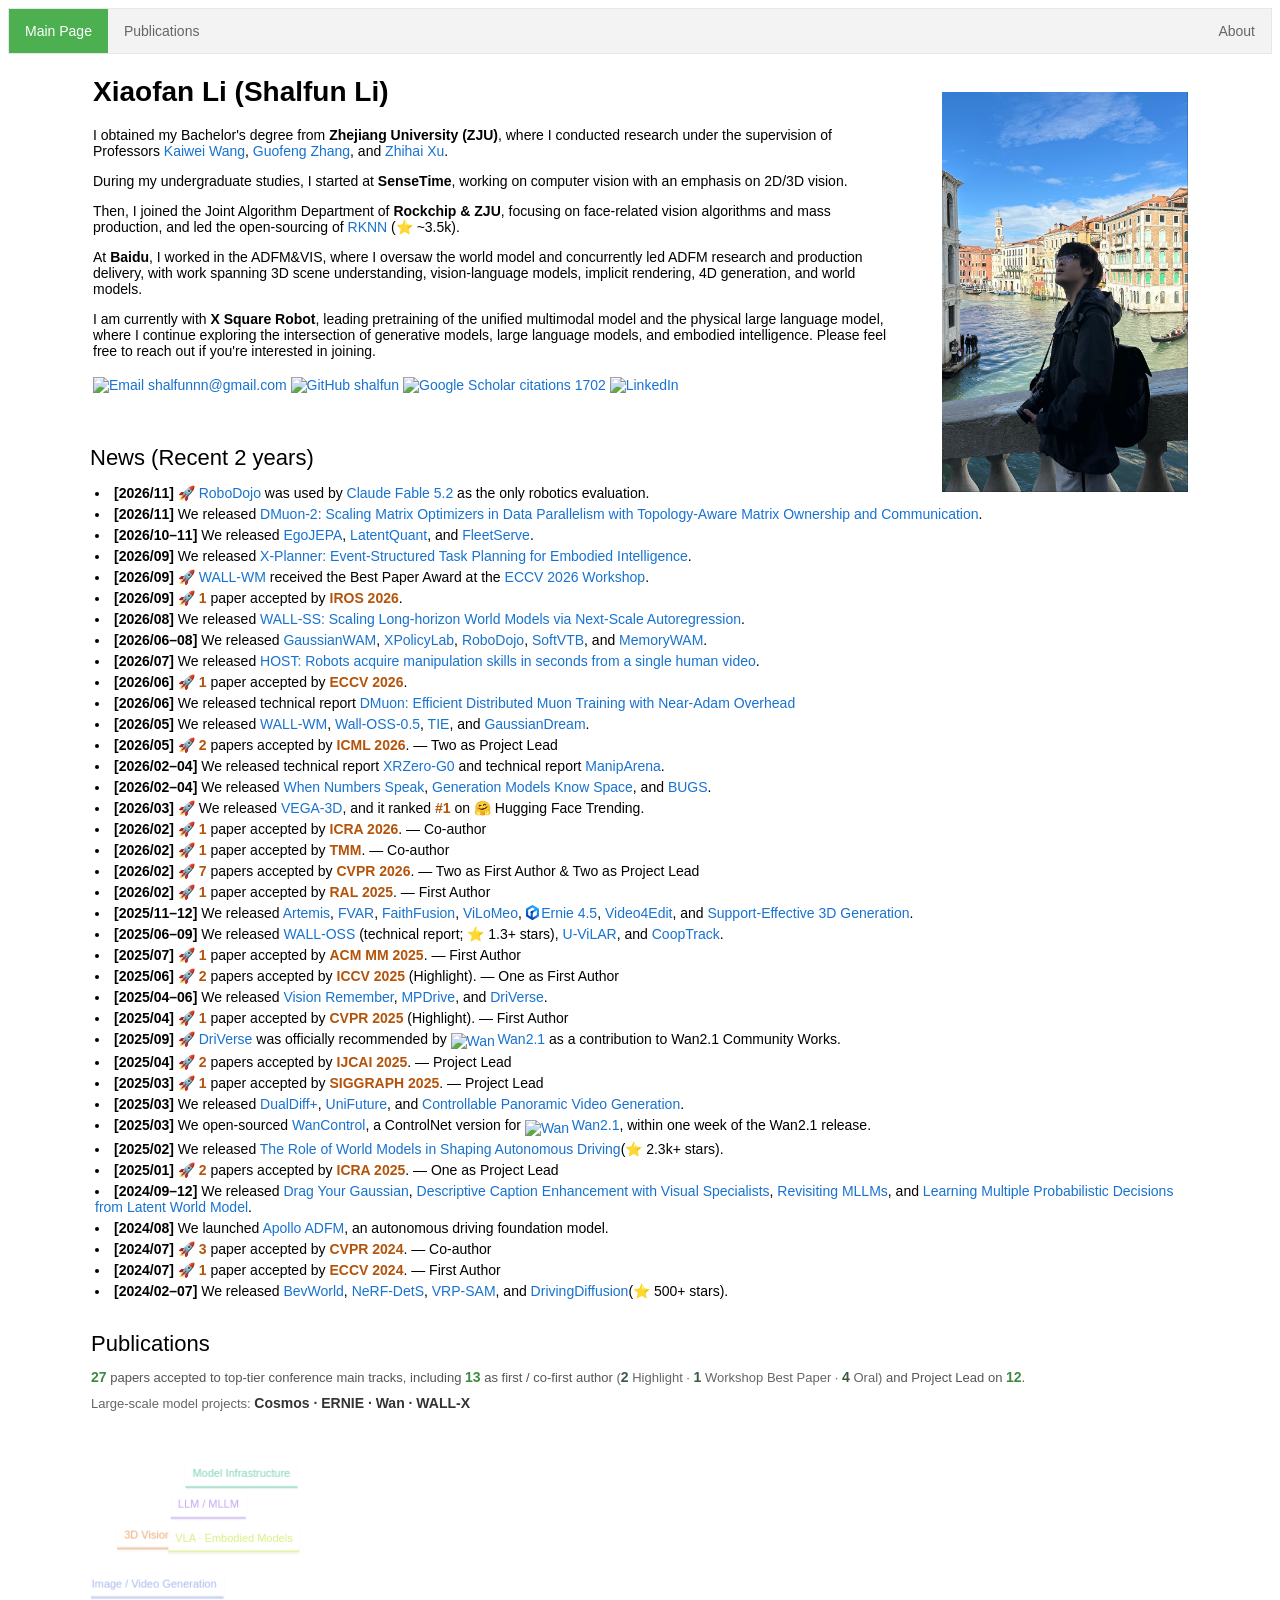
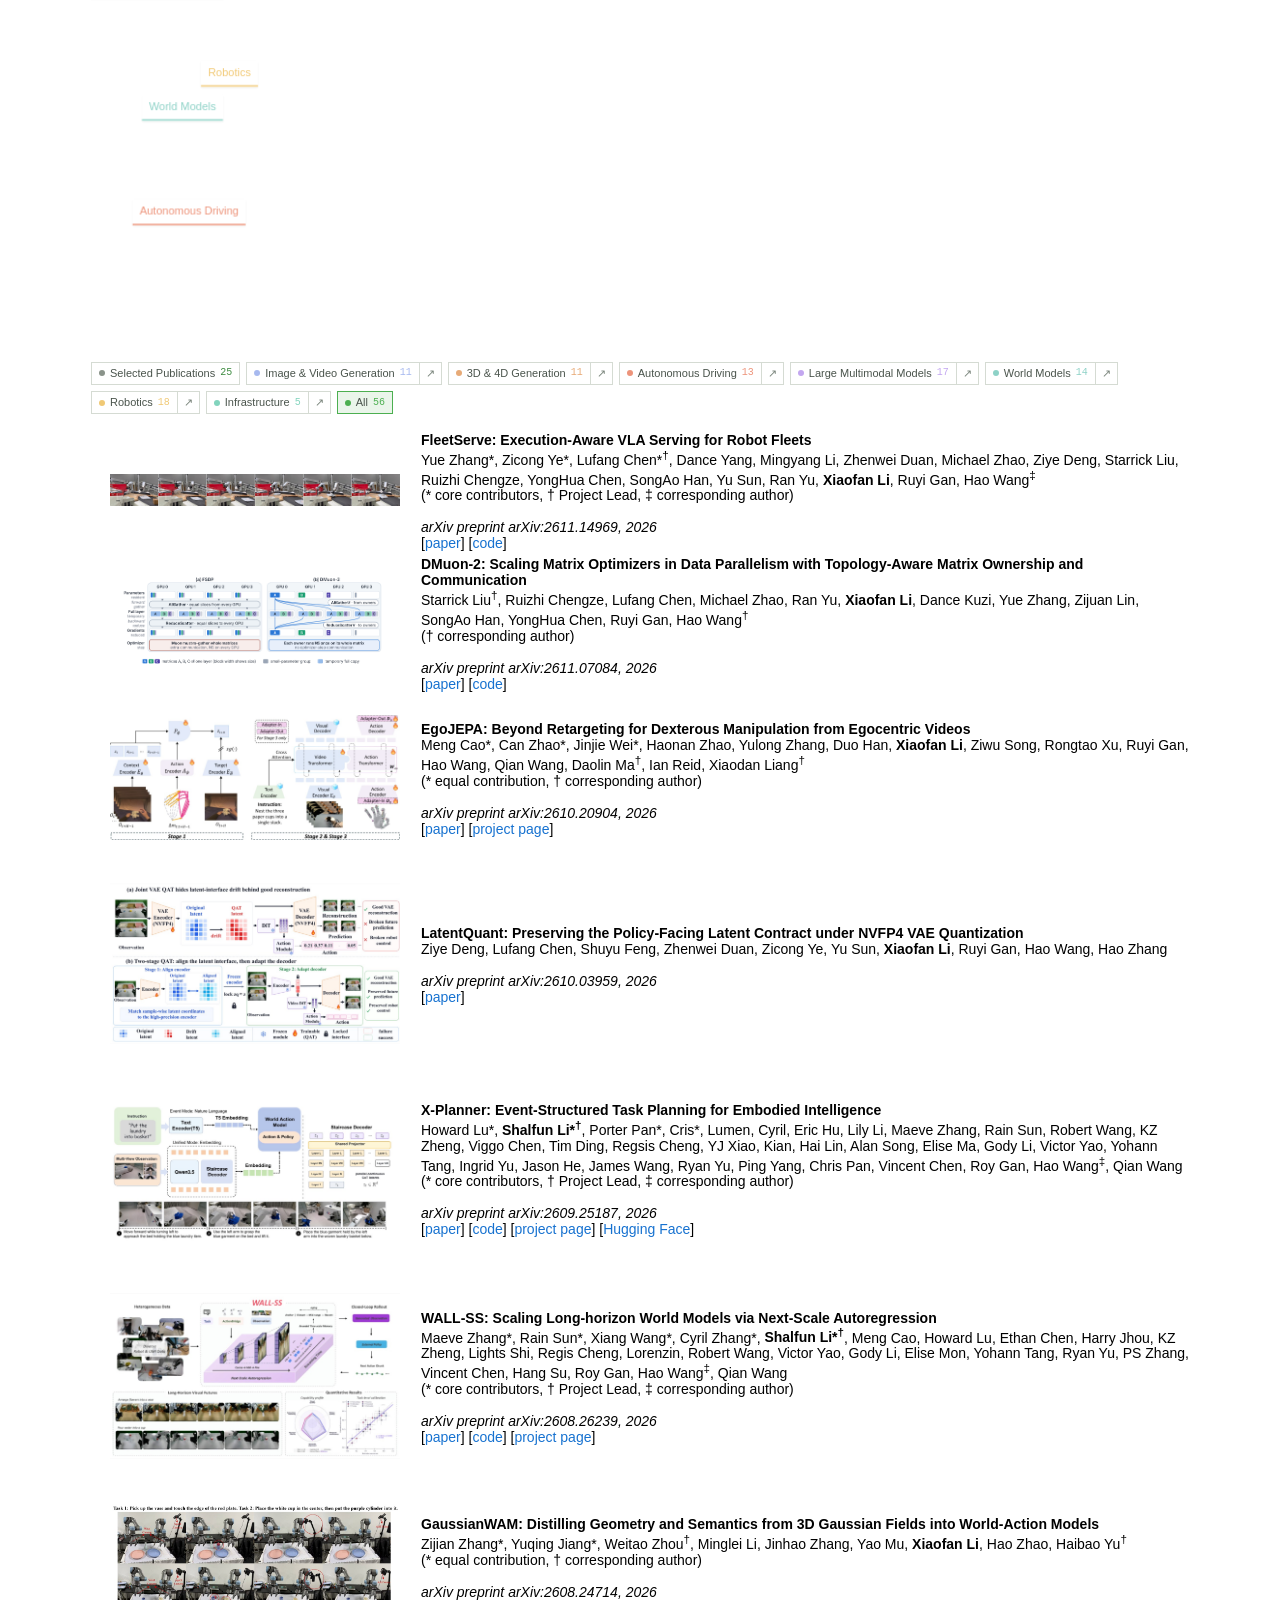
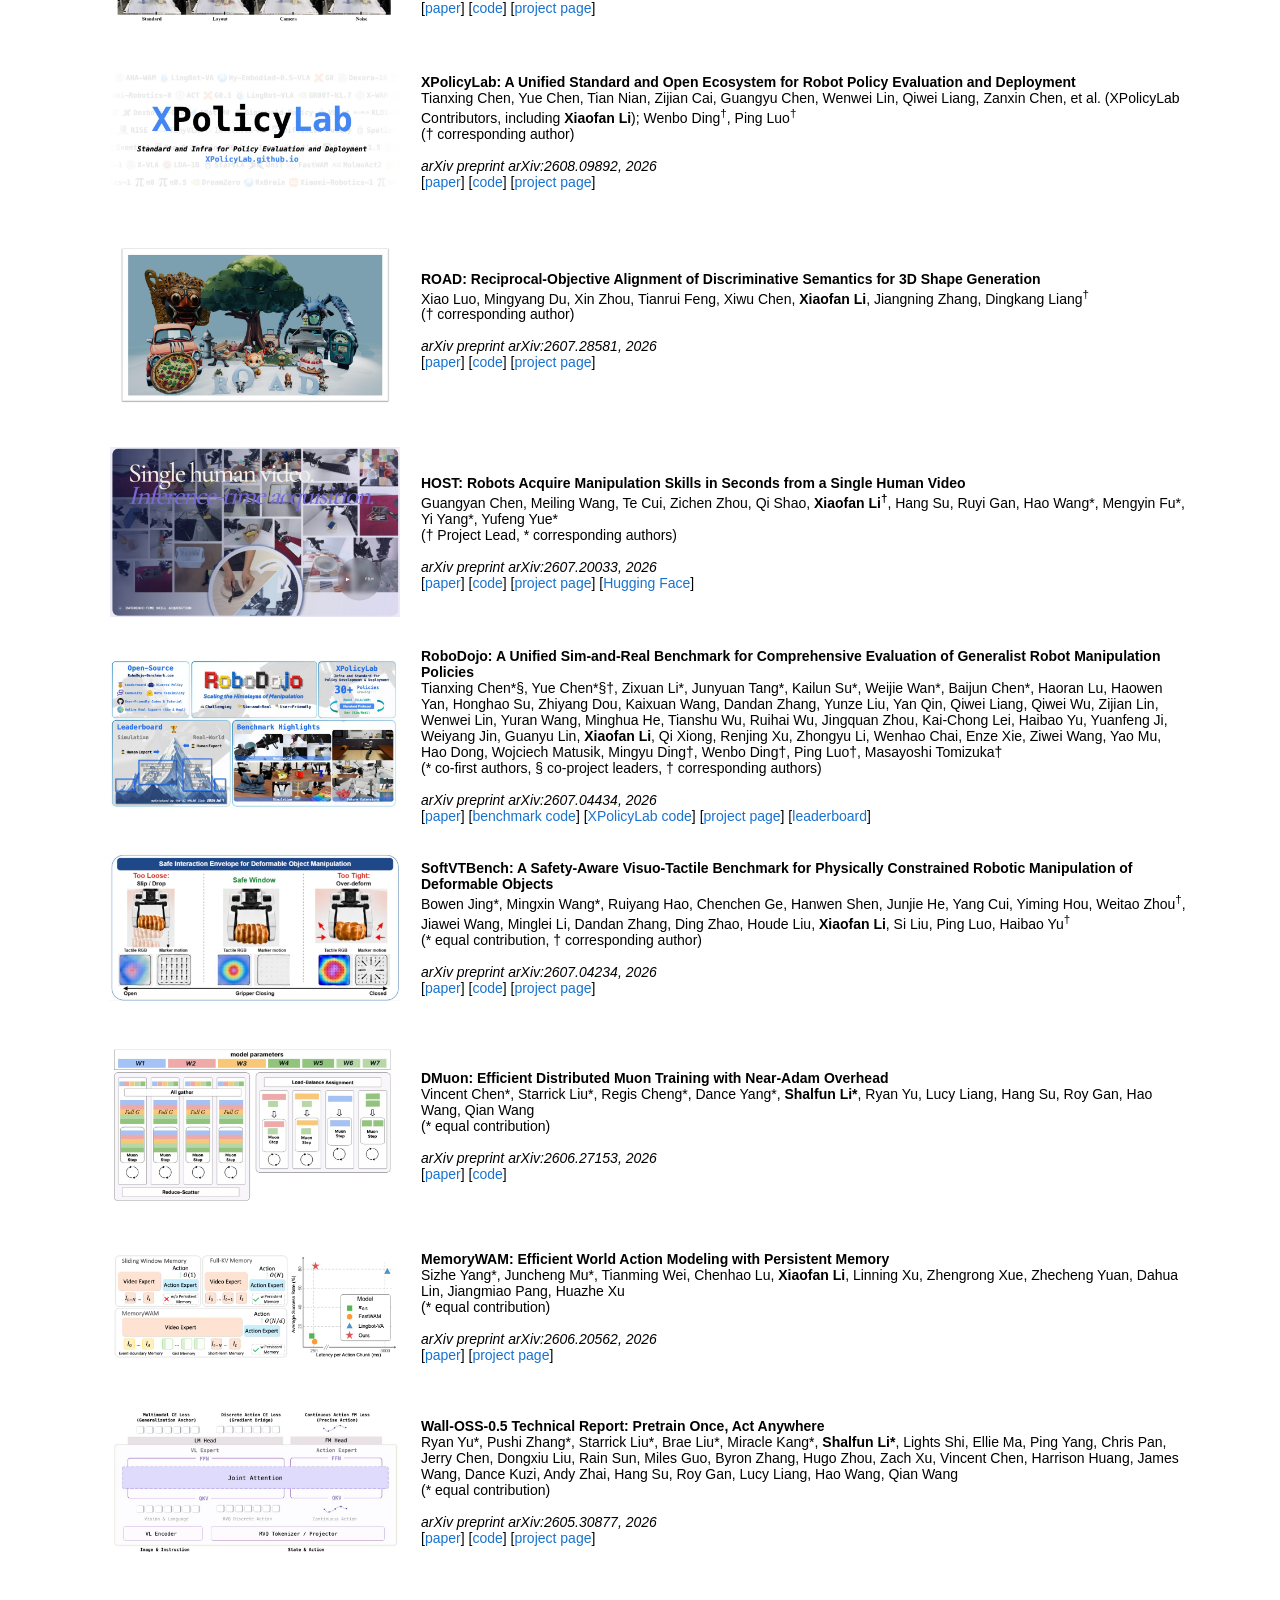
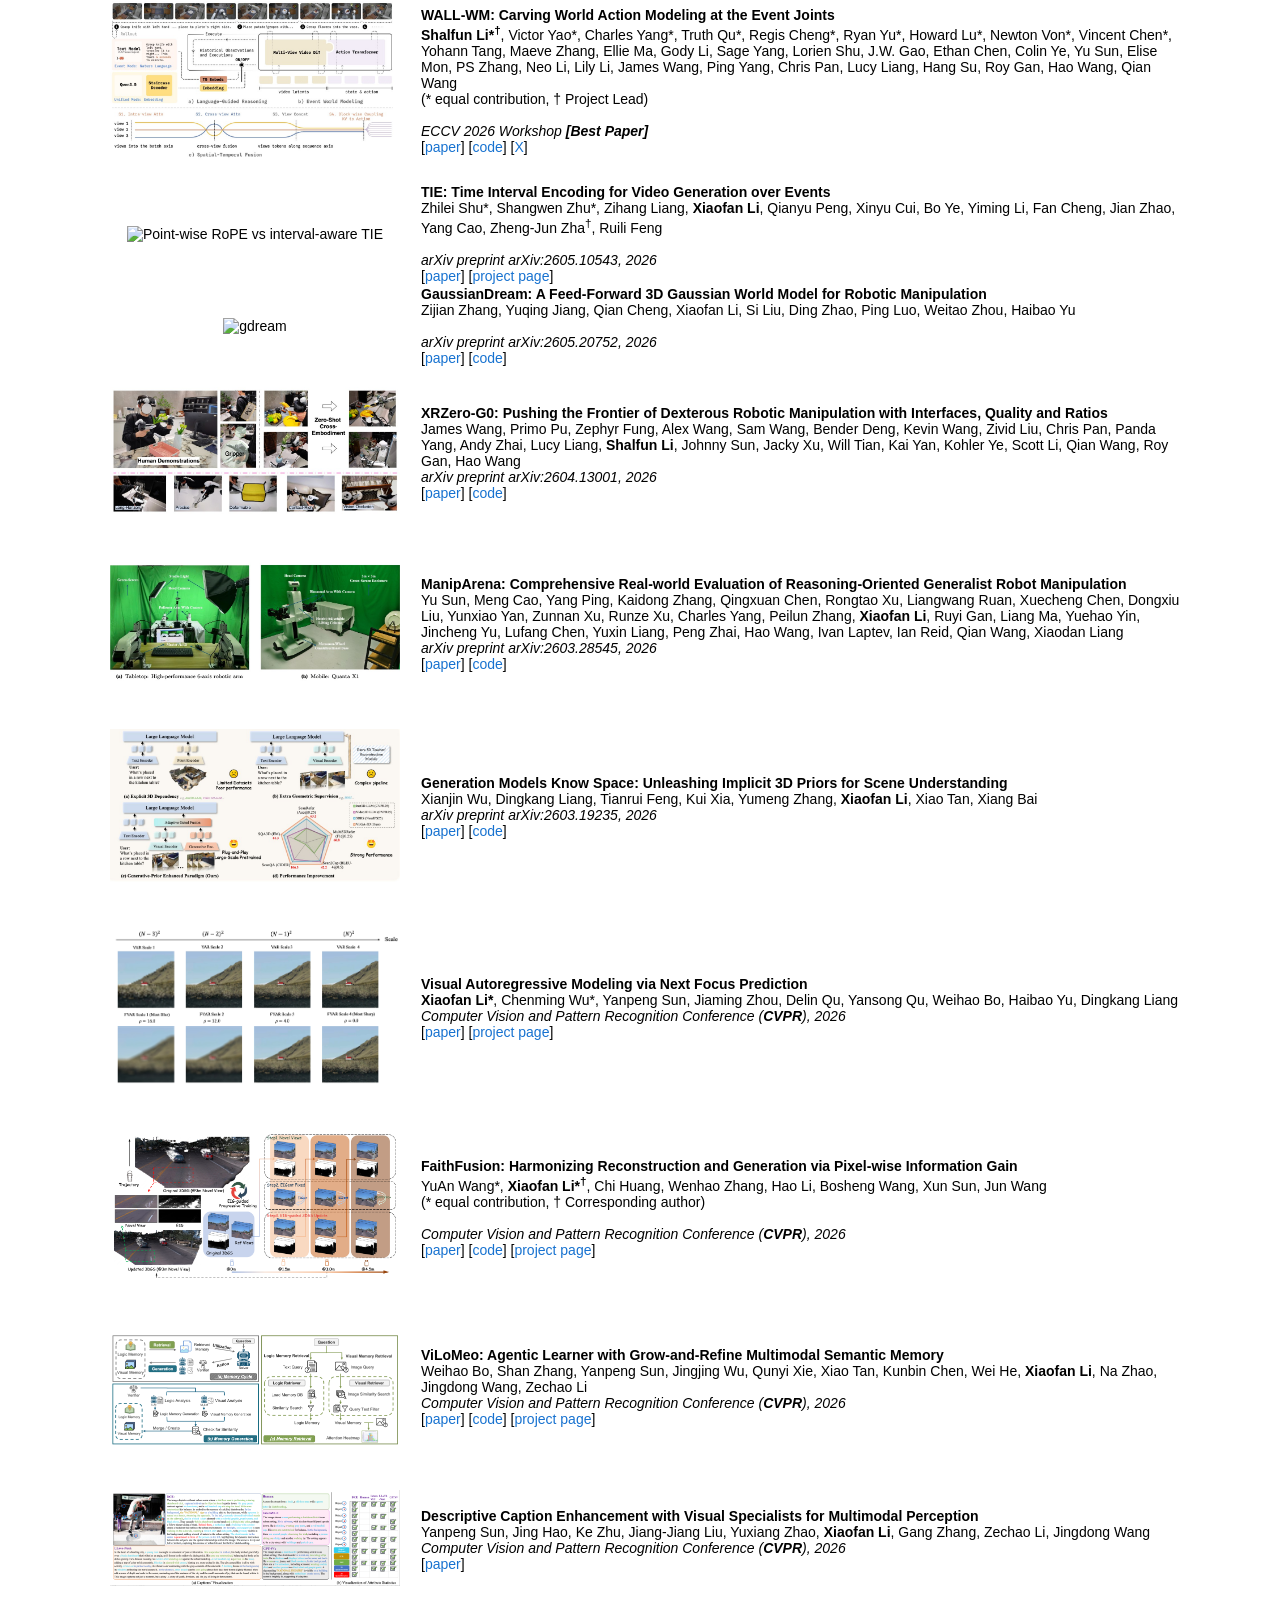
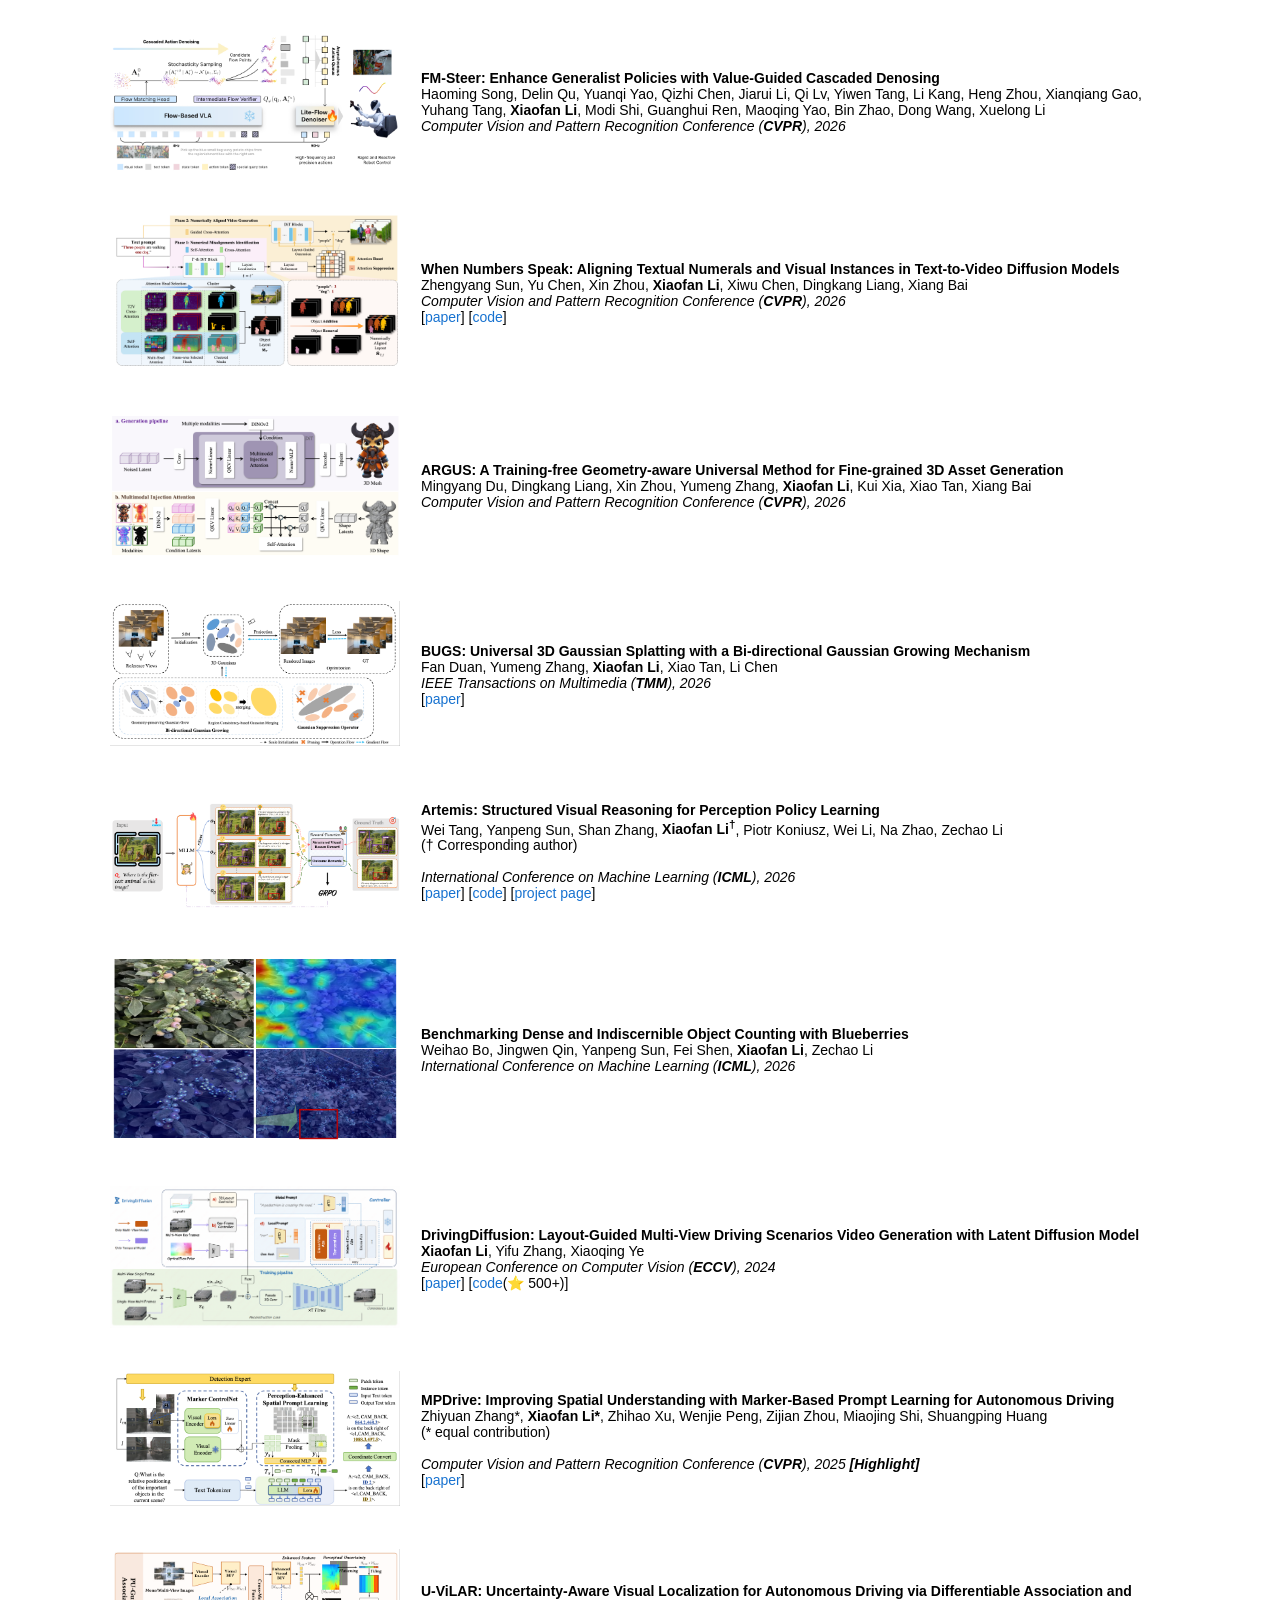
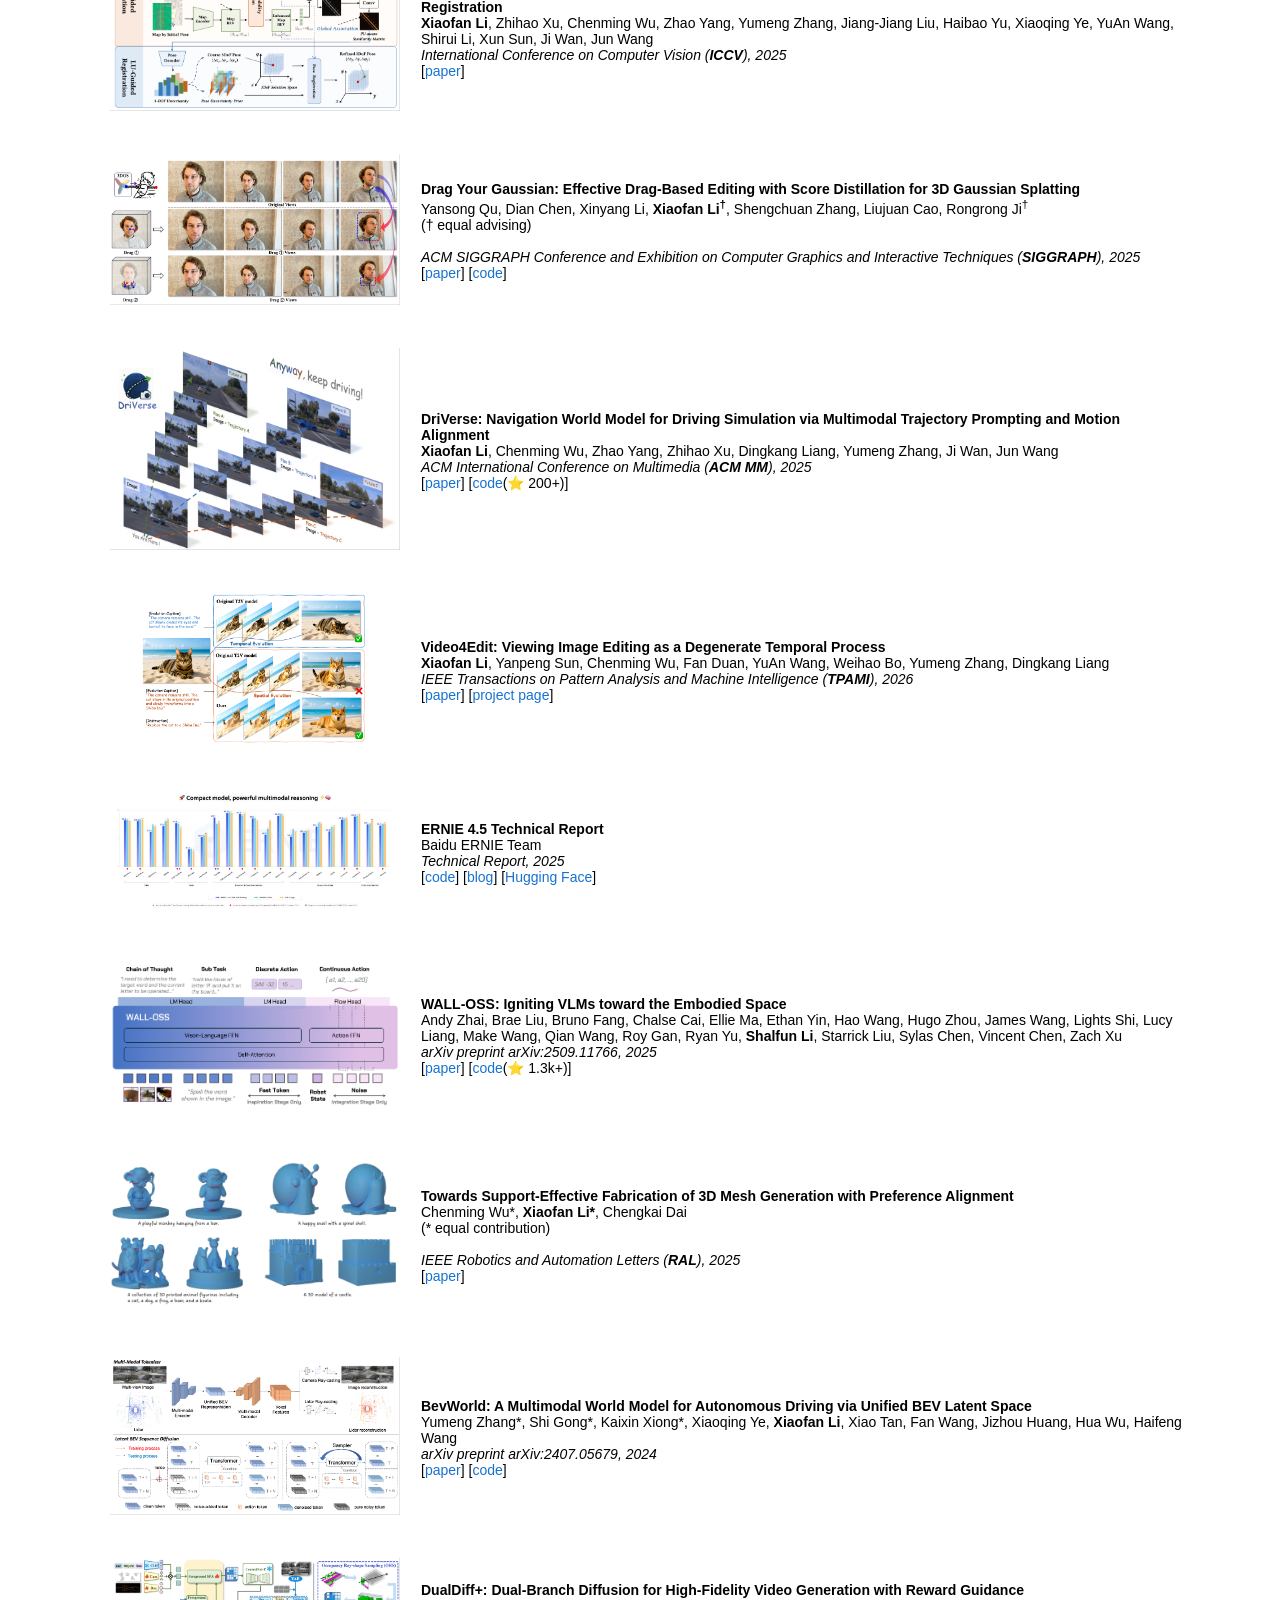
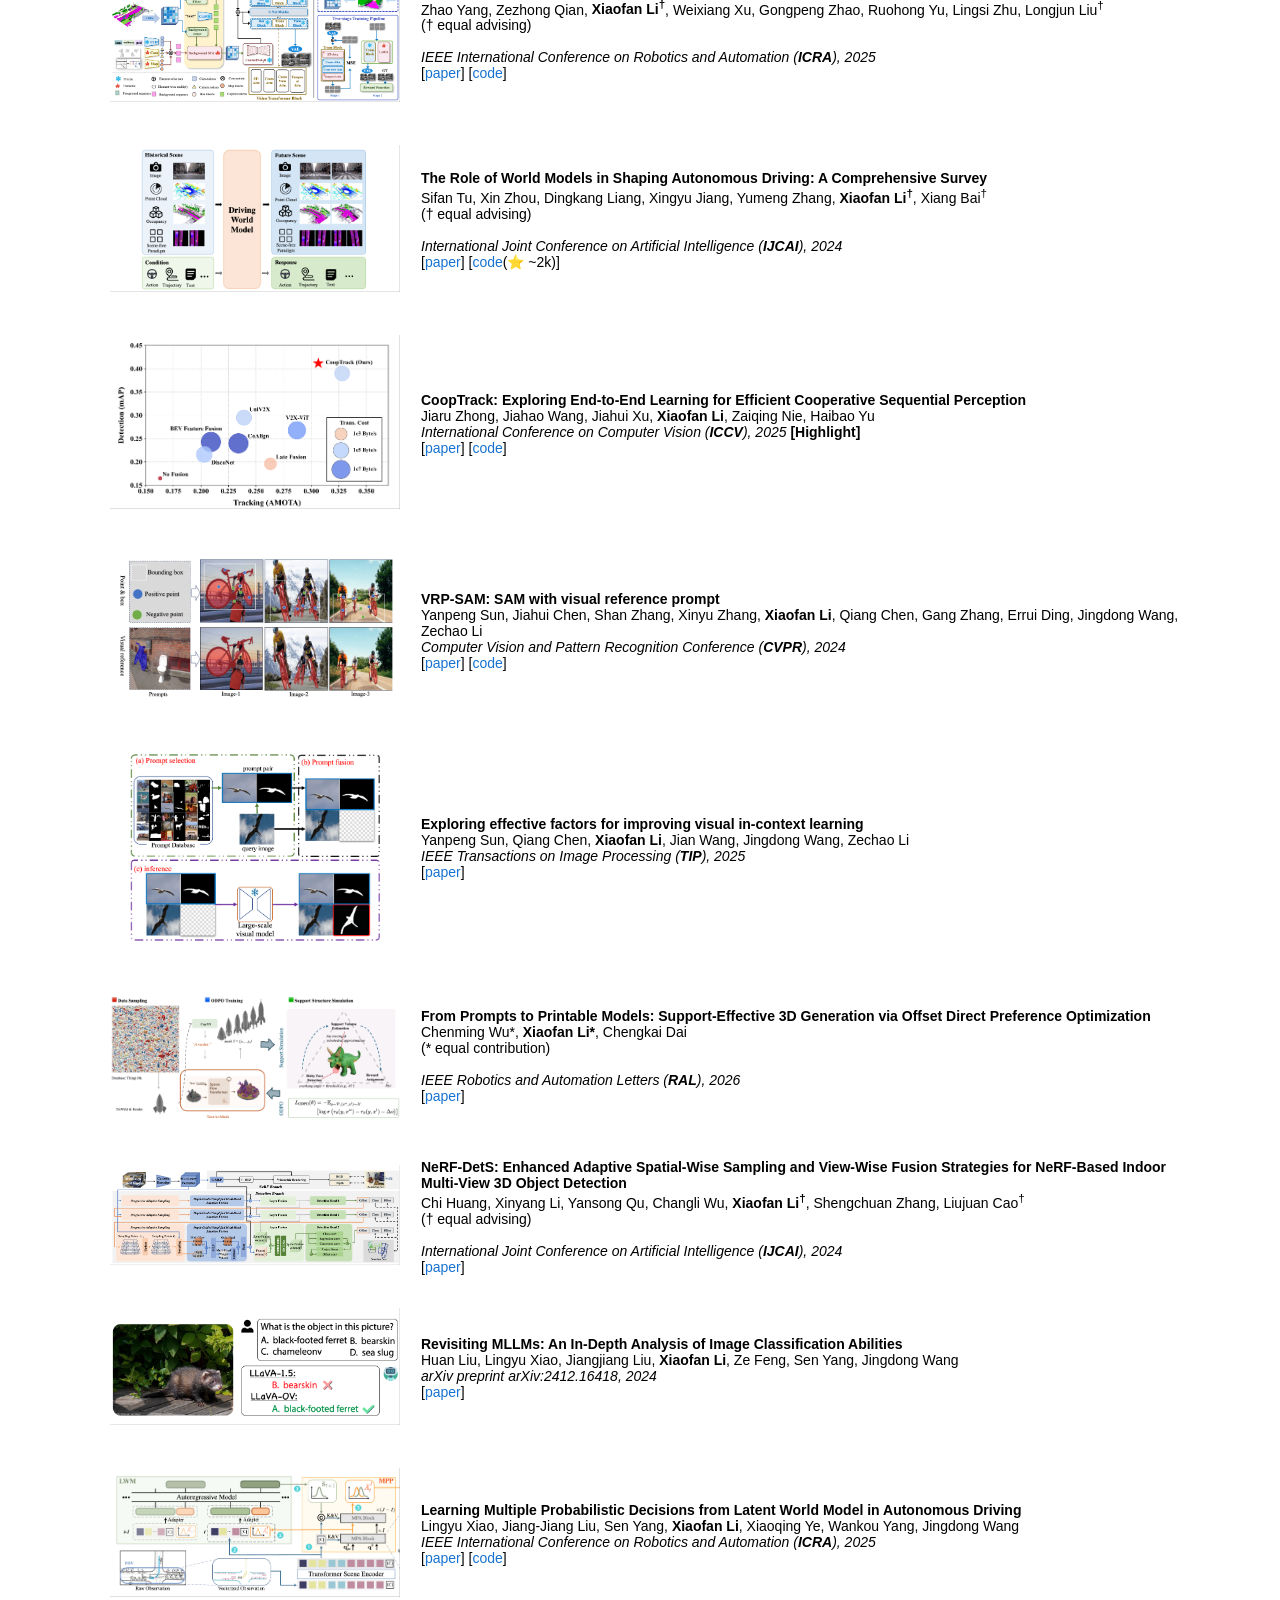
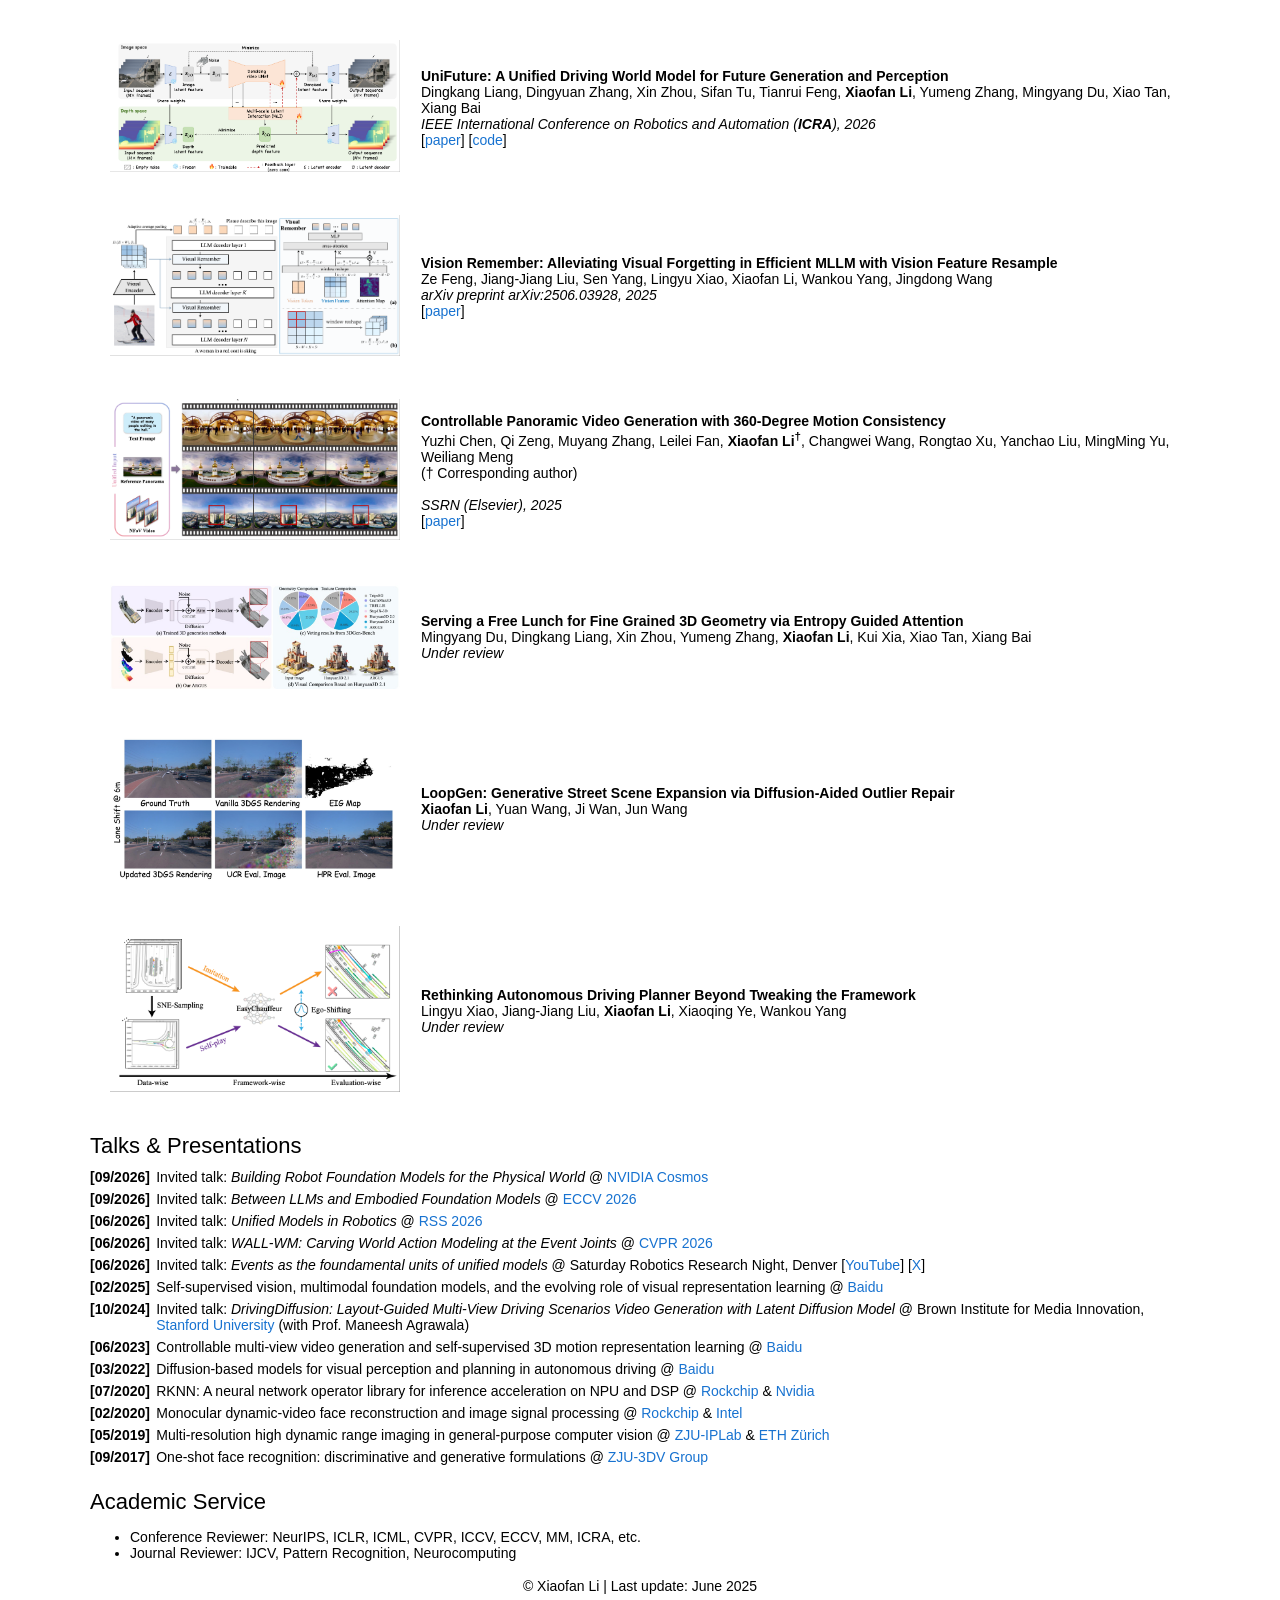
==== index.html @ 7c40c1a0 "feat: embed a light research map above publication filters Also record that RoboDojo is Claude Fable" ====
<!DOCTYPE HTML>

<style>
  #full {
    display: none;
  }
</style>

<html lang="en">
<head>
  <meta charset="utf-8">
  <meta http-equiv="Content-Type" content="text/html; charset=UTF-8">
  <title>Xiaofan Li | Shalfun Li</title>

  <meta name="author" content="Xiaofan Li, Shalfun Li">
  <meta name="viewport" content="width=device-width, initial-scale=1">
  <meta name="google-site-verification" content="fpx_a4chCuS9oprGLAezC_uLJ6WRxtPRzGg-eKl3lig" />

  <link rel="preload" as="font" type="font/woff2" crossorigin href="https://fonts.gstatic.com/s/lato/v15/S6uyw4BMUTPHjx4wXiWtFCc.woff2">
  <link rel="stylesheet" type="text/css" href="stylesheet.css">
  <link rel="stylesheet" href="publications-slice/research-map.css">
  <link rel="stylesheet" href="publications-slice/embed-light.css">
  <link rel="icon" href="assets/imgs/favicon.ico" type="image/x-icon" />
  <link rel="icon" type="image/png" href="assets/imgs/favicon.png" />
  <link rel="shortcut icon" type="image/png" href="assets/imgs/favicon.png" />
  <style>
    .navbar ul {
        list-style-type: none;
        margin: 0;
        padding: 0;
        overflow: hidden;
        border: 1px solid #e7e7e7;
        background-color: #f3f3f3;
    }

    .navbar li {
        float: left;
    }

    .navbar li a {
        display: block;
        color: #666;
        text-align: center;
        padding: 14px 16px;
        text-decoration: none;
    }

    .navbar li a:hover:not(.active) {
        background-color: #ddd;
    }

    .navbar li a.active {
        color: white;
        background-color: #4CAF50;
    }

    .pub-filter-bar {
        margin: 8px 0 16px;
        display: flex;
        flex-wrap: wrap;
        align-items: center;
        gap: 6px;
    }
    .pub-filter-chip {
        display: inline-flex;
        align-items: stretch;
        border: 1px solid #d5dbd3;
        background: #fff;
    }
    .pub-filter-chip.is-active {
        border-color: var(--topic-color, #3d8b40);
        background: color-mix(in srgb, var(--topic-color, #4CAF50) 12%, #fff);
    }
    .pub-filter-btn {
        display: inline-flex;
        align-items: center;
        gap: 5px;
        margin: 0;
        padding: 4px 7px;
        border: 0;
        background: transparent;
        color: #4a544c;
        cursor: pointer;
        font: 11px/1.2 Lato, Verdana, Helvetica, sans-serif;
    }
    .pub-filter-btn i {
        display: block;
        width: 6px;
        height: 6px;
        border-radius: 50%;
        background: var(--topic-color, #8a938a);
    }
    .pub-filter-btn b {
        color: var(--topic-color, #3d8b40);
        font: 10px/1 ui-monospace, SFMono-Regular, Menlo, Consolas, monospace;
        font-weight: 400;
    }
    .pub-filter-btn:hover,
    .pub-filter-open:hover {
        color: #1f2620;
    }
    .pub-filter-open {
        margin: 0;
        padding: 0 6px;
        border: 0;
        border-left: 1px solid #d5dbd3;
        background: transparent;
        color: #7a857c;
        cursor: pointer;
        font: 11px/1 Lato, Verdana, Helvetica, sans-serif;
    }
    .pub-filter-chip.is-active .pub-filter-open {
        border-left-color: color-mix(in srgb, var(--topic-color) 40%, #d5dbd3);
    }

    .talk-item {
        margin: 6px 0;
        display: flex;
        align-items: flex-start;
        gap: 0.45em;
        list-style: none;
    }
    .talk-item .talk-year {
        flex: 0 0 auto;
        white-space: nowrap;
    }
    .talk-item .talk-body {
        flex: 1 1 0;
        min-width: 0;
    }
    .news-accent, .news-accent a, a.news-accent {
        color: #b45309;
        font-weight: 700;
    }
    .inline-wan-icon {
        width: 1.05em;
        height: 1.05em;
        vertical-align: -0.18em;
        margin-right: 0.18em;
    }
    .inline-wenxin-icon {
        height: 1.05em;
        width: auto;
        vertical-align: -0.15em;
        margin-right: 0.18em;
    }
    #talks > h2 { margin-bottom: 0.65rem; }
  </style>
</head>

<div class="navbar">
    <ul>
      <li><a class="active" href="index.html">Main Page</a></li>
      <li><a href="#pubs">Publications</a></li>
      <li style="float:right"><a href="#about">About</a></li>
    </ul>
</div>

<body>
  <table style="width:100%;max-width:min(1100px, 92vw);border:0px;border-spacing:0px;border-collapse:separate;margin-right:auto;margin-left:auto;"><tbody>
    <tr style="padding:0px">
      <td style="padding:0px">
        <table>
	<tbody>
		<tr>
  <td width="75%" style="padding-right: 20px; vertical-align: top;">
    <div id="toptitle">
      <h1>Xiaofan Li (Shalfun Li)</h1>
    </div>

    <p>
    I obtained my Bachelor's degree from <b>Zhejiang University (ZJU)</b>, where I conducted research under the supervision of Professors <a href="https://person.zju.edu.cn/wangkaiwei">Kaiwei Wang</a>, <a href="https://person.zju.edu.cn/0009726">Guofeng Zhang</a>, and <a href="https://person.zju.edu.cn/en/0089108">Zhihai Xu</a>.
    </p>
    <p>
    During my undergraduate studies, I started at <b>SenseTime</b>, working on computer vision with an emphasis on 2D/3D vision.
    </p>
    <p>
    Then, I joined the Joint Algorithm Department of <b>Rockchip & ZJU</b>, focusing on face-related vision algorithms and mass production, and led the open-sourcing of <a href="https://github.com/airockchip/rknn-toolkit2">RKNN</a> (⭐ ~3.5k).
    </p>
    <p>
    At <b>Baidu</b>, I worked in the ADFM&VIS, where I oversaw the world model and concurrently led ADFM research and production delivery, with work spanning 3D scene understanding, vision-language models, implicit rendering, 4D generation, and world models.
    </p>
    <p>
    I am currently with <b>X Square Robot</b>, leading pretraining of the unified multimodal model and the physical large language model, where I continue exploring the intersection of generative models, large language models, and embodied intelligence. Please feel free to reach out if you're interested in joining.
    </p>
	    <!-- My research has been centered on open-set 3D spatial perception and planning, as well as unified multimodal models for understanding, perception, planning, and generation. -->
    <p>
      <a href="mailto:shalfunnn@gmail.com" title="shalfunnn@gmail.com"><img src="https://img.shields.io/badge/Email-shalfunnn%40gmail.com-9cf?logo=gmail&logoColor=EA4335&labelColor=f6f6f6&style=flat" alt="Email shalfunnn@gmail.com" style="vertical-align:-0.35em;height:20px;"></a>
      <a href="https://github.com/shalfun" target="_blank" rel="noopener"><img src="https://img.shields.io/badge/GitHub-shalfun-9cf?logo=github&logoColor=181717&labelColor=f6f6f6&style=flat" alt="GitHub shalfun" style="vertical-align:-0.35em;height:20px;"></a>
      <a href="https://scholar.google.com/citations?user=pjZdkO4AAAAJ&hl=zh-CN" target="_blank" rel="noopener"><img src="https://img.shields.io/badge/citations-1702-9cf?logo=Google%20Scholar&labelColor=f6f6f6&style=flat" alt="Google Scholar citations 1702" style="vertical-align:-0.35em;height:20px;"></a>
      <a href="https://www.linkedin.com/in/%E6%99%93%E5%B8%86-%E6%9D%8E-294991291/details/experience/edit/forms/new" target="_blank" rel="noopener"><img src="https://img.shields.io/badge/LinkedIn-Xiaofan%20Li-9cf?logo=linkedin&logoColor=0A66C2&labelColor=f6f6f6&style=flat" alt="LinkedIn" style="vertical-align:-0.35em;height:20px;"></a>
    </p>
  </td>

<!--   <td width="25%">
    <img src="assets/imgs/me.png" width="80%"/>
  </td> -->

  <td width="25%" style="position: relative; text-align: right; padding-left: 6px; vertical-align: top;">
    <img src="assets/imgs/me.png" alt="Xiaofan Li" style="position: absolute; top: 2.25rem; right: 0; width: 90%; height: auto; max-width: 100%;">
  </td>
</tr>


	</tbody>
</table>

        <table style="width:100%;border:0px;border-spacing:0px;border-collapse:separate;margin-right:auto;margin-left:auto;margin-top:1.2em;"><tbody>
          <tr>
          <td style="padding:0;width:100%;vertical-align:middle">
            <h2>News (Recent 2 years)</h2>
            <p>
              <!-- <li style="margin: 5px;" >
                <b>[2026/05] </b>We released FM-Steer SoftTacWorld, and ARGUS.
              </li> -->
              <li style="margin: 5px;" >
                <b>[2026/11] </b>🚀 <a href="https://robodojo-benchmark.com/" target="_blank" rel="noopener">RoboDojo</a> was used by <a href="https://www.anthropic.com/claude-fable-and-mythos-5-2" target="_blank" rel="noopener">Claude Fable 5.2</a> as the only robotics evaluation.
              </li>
              <li style="margin: 5px;" >
                <b>[2026/11] </b>We released <a href="https://arxiv.org/pdf/2611.07084" target="_blank" rel="noopener">DMuon-2: Scaling Matrix Optimizers in Data Parallelism with Topology-Aware Matrix Ownership and Communication</a>.
              </li>
              <li style="margin: 5px;" >
                <b>[2026/10–11] </b>We released <a href="https://mengcaopku.github.io/EgoJEPA" target="_blank" rel="noopener">EgoJEPA</a>, <a href="https://arxiv.org/pdf/2610.03959" target="_blank" rel="noopener">LatentQuant</a>, and <a href="https://arxiv.org/pdf/2611.14969" target="_blank" rel="noopener">FleetServe</a>.
              </li>
              <li style="margin: 5px;" >
                <b>[2026/09] </b>We released <a href="https://x-square-robot.github.io/Xplanner/" target="_blank" rel="noopener">X-Planner: Event-Structured Task Planning for Embodied Intelligence</a>.
              </li>
              <li style="margin: 5px;" >
                <b>[2026/09] </b>🚀 <a href="https://arxiv.org/abs/2606.01955" target="_blank" rel="noopener">WALL-WM</a> received the Best Paper Award at the <a href="https://eccv26wmeai.github.io/" target="_blank" rel="noopener">ECCV 2026 Workshop</a>.
              </li>
              <li style="margin: 5px;" >
                <b>[2026/09] </b>🚀 <span class="news-accent"><b>1</b></span> paper accepted by <a href="https://2026.ieee-iros.org/" class="news-accent" target="_blank" rel="noopener">IROS 2026</a>.
              </li>
              <li style="margin: 5px;" >
                <b>[2026/08] </b>We released <a href="https://wall-ss.ws-robotics.workers.dev/" target="_blank" rel="noopener">WALL-SS: Scaling Long-horizon World Models via Next-Scale Autoregression</a>.
              </li>
              <li style="margin: 5px;" >
                <b>[2026/06–08] </b>We released <a href="https://tuojingai.github.io/GaussianWAM-project-page/" target="_blank" rel="noopener">GaussianWAM</a>, <a href="https://xpolicylab.github.io/" target="_blank" rel="noopener">XPolicyLab</a>, <a href="https://robodojo-benchmark.com/" target="_blank" rel="noopener">RoboDojo</a>, <a href="https://softvtbench.github.io/" target="_blank" rel="noopener">SoftVTB</a>, and <a href="https://yangsizhe.github.io/MemoryWAM/" target="_blank" rel="noopener">MemoryWAM</a>.
              </li>
              <li style="margin: 5px;" >
                <b>[2026/07] </b>We released <a href="https://host-site.host-robotics.workers.dev/" target="_blank" rel="noopener">HOST: Robots acquire manipulation skills in seconds from a single human video</a>.
              </li>
              <li style="margin: 5px;" >
                <b>[2026/06] </b>🚀 <span class="news-accent"><b>1</b></span> paper accepted by <a href="https://eccv2026.ecva.net/" class="news-accent" target="_blank" rel="noopener">ECCV 2026</a>.
              </li>
			  <li style="margin: 5px;" >
                <b>[2026/06] </b>We released technical report <a href="https://arxiv.org/pdf/2606.27153" target="_blank" rel="noopener">DMuon: Efficient Distributed Muon Training with Near-Adam Overhead</a> 
              </li>
			  <li style="margin: 5px;" >
                <b>[2026/05] </b>We released <a href="https://arxiv.org/abs/2606.01955" target="_blank" rel="noopener">WALL-WM</a>, <a href="https://arxiv.org/pdf/2605.30877" target="_blank" rel="noopener">Wall-OSS-0.5</a>, <a href="https://matrixteam-ai.github.io/pages/TIE/" target="_blank" rel="noopener">TIE</a>, and <a href="https://arxiv.org/pdf/2605.20752" target="_blank" rel="noopener">GaussianDream</a>.
              </li>
              <li style="margin: 5px;" >
                <b>[2026/05] </b>🚀 <span class="news-accent"><b>2</b></span> papers accepted by <a href="https://icml.cc/" class="news-accent" target="_blank" rel="noopener">ICML 2026</a>. — Two as Project Lead
              </li>
              <li style="margin: 5px;" >
                <b>[2026/02–04] </b>We released technical report <a href="https://arxiv.org/pdf/2604.13001" target="_blank" rel="noopener">XRZero-G0</a> and technical report <a href="https://github.com/maniparena/maniparena-repo" target="_blank" rel="noopener">ManipArena</a>.
              </li>
              <li style="margin: 5px;" >
                <b>[2026/02–04] </b>We released <a href="https://arxiv.org/abs/2604.08546" target="_blank" rel="noopener">When Numbers Speak</a>, <a href="https://arxiv.org/abs/2603.19235" target="_blank" rel="noopener">Generation Models Know Space</a>, and <a href="https://ieeexplore.ieee.org/document/11417316" target="_blank" rel="noopener">BUGS</a>.
              </li>
              <li style="margin: 5px;" >
                <b>[2026/03] </b>🚀 We released <a href="https://github.com/H-EmbodVis/VEGA-3D" target="_blank" rel="noopener">VEGA-3D</a>, and it ranked <span class="news-accent"><b>#1</b></span> on 🤗 Hugging Face Trending.
              </li>
              <li style="margin: 5px;" >
                <b>[2026/02] </b>🚀 <span class="news-accent"><b>1</b></span> paper accepted by <a href="https://2026.ieee-icra.org/" class="news-accent" target="_blank" rel="noopener">ICRA 2026</a>. — Co-author
              </li>
              <li style="margin: 5px;" >
                <b>[2026/02] </b>🚀 <span class="news-accent"><b>1</b></span> paper accepted by <a href="https://ieeexplore.ieee.org/xpl/aboutJournal.jsp?punumber=6046" class="news-accent" target="_blank" rel="noopener">TMM</a>. — Co-author
              </li>
              <li style="margin: 5px;" >
                <b>[2026/02] </b>🚀 <span class="news-accent"><b>7</b></span> papers accepted by <a href="https://cvpr.thecvf.com/" class="news-accent" target="_blank" rel="noopener">CVPR 2026</a>. — Two as First Author & Two as Project Lead
              </li>
              <li style="margin: 5px;" >
                <b>[2026/02] </b>🚀 <span class="news-accent"><b>1</b></span> paper accepted by <a href="https://ieeexplore.ieee.org/xpl/RecentIssue.jsp?punumber=7083367" class="news-accent" target="_blank" rel="noopener">RAL 2025</a>. — First Author
              </li>
              <li style="margin: 5px;" >
                <b>[2025/11–12] </b>We released <a href="https://arxiv.org/pdf/2512.01988" target="_blank" rel="noopener">Artemis</a>, <a href="https://arxiv.org/abs/2511.18838" target="_blank" rel="noopener">FVAR</a>, <a href="https://arxiv.org/abs/2511.21113" target="_blank" rel="noopener">FaithFusion</a>, <a href="https://arxiv.org/abs/2511.21678" target="_blank" rel="noopener">ViLoMeo</a>, <a href="https://ernie.baidu.com/zh/" target="_blank" rel="noopener"><img src="assets/logos/wenxin.svg" class="inline-wenxin-icon" alt="文心">Ernie 4.5</a>, <a href="https://arxiv.org/abs/2511.18131" target="_blank" rel="noopener">Video4Edit</a>, and <a href="https://arxiv.org/abs/2511.16434" target="_blank" rel="noopener">Support-Effective 3D Generation</a>.
              </li>
              <li style="margin: 5px;" >
                <b>[2025/06–09] </b>We released <a href="https://arxiv.org/pdf/2509.11766" target="_blank" rel="noopener">WALL-OSS</a> (technical report; ⭐ 1.3+ stars), <a href="https://www.arxiv.org/abs/2507.04503" target="_blank" rel="noopener">U-ViLAR</a>, and <a href="https://arxiv.org/abs/2507.19239" target="_blank" rel="noopener">CoopTrack</a>.
              </li>
              <li style="margin: 5px;" >
                <b>[2025/07] </b>🚀 <span class="news-accent"><b>1</b></span> paper accepted by <a href="https://2025.acmmm.org/" class="news-accent" target="_blank" rel="noopener">ACM MM 2025</a>. — First Author
              </li>
              <li style="margin: 5px;" >
                <b>[2025/06] </b>🚀 <span class="news-accent"><b>2</b></span> papers accepted by <a href="https://iccv2025.thecvf.com/" class="news-accent" target="_blank" rel="noopener">ICCV 2025</a> (Highlight). — One as First Author
              </li>
              <li style="margin: 5px;" >
                <b>[2025/04–06] </b>We released <a href="https://arxiv.org/pdf/2506.03928" target="_blank" rel="noopener">Vision Remember</a>, <a href="https://arxiv.org/pdf/2504.00379" target="_blank" rel="noopener">MPDrive</a>, and <a href="https://arxiv.org/pdf/2504.18576" target="_blank" rel="noopener">DriVerse</a>.
              </li>
              <li style="margin: 5px;" >
                <b>[2025/04] </b>🚀 <span class="news-accent"><b>1</b></span> paper accepted by <a href="https://cvpr2025.thecvf.com/" class="news-accent" target="_blank" rel="noopener">CVPR 2025</a> (Highlight). — First Author
              </li>
              <li style="margin: 5px;" >
                <b>[2025/09] </b>🚀 <a href="https://arxiv.org/pdf/2504.18576" target="_blank" rel="noopener">DriVerse</a> was officially recommended by <a href="https://github.com/Wan-Video/Wan2.1" target="_blank" rel="noopener"><img src="https://avatars.githubusercontent.com/u/199940953?v=4" class="inline-wan-icon" alt="Wan">Wan2.1</a> as a contribution to Wan2.1 Community Works.
              </li>
              <li style="margin: 5px;" >
                <b>[2025/04] </b>🚀 <span class="news-accent"><b>2</b></span> papers accepted by <a href="https://2025.ijcai.org/" class="news-accent" target="_blank" rel="noopener">IJCAI 2025</a>. — Project Lead
              </li>
              <li style="margin: 5px;" >
                <b>[2025/03] </b>🚀 <span class="news-accent"><b>1</b></span> paper accepted by <a href="https://s2025.siggraph.org/" class="news-accent" target="_blank" rel="noopener">SIGGRAPH 2025</a>. — Project Lead
              </li>
              <li style="margin: 5px;" >
                <b>[2025/03] </b>We released <a href="https://arxiv.org/pdf/2503.03689" target="_blank" rel="noopener">DualDiff+</a>, <a href="https://arxiv.org/pdf/2503.13587" target="_blank" rel="noopener">UniFuture</a>, and <a href="https://papers.ssrn.com/sol3/papers.cfm?abstract_id=5433210" target="_blank" rel="noopener">Controllable Panoramic Video Generation</a>.
              </li>
              <li style="margin: 5px;" >
                <b>[2025/03] </b>We open-sourced <a href="https://github.com/shalfun/WanControl" target="_blank" rel="noopener">WanControl</a>, a ControlNet version for <a href="https://github.com/Wan-Video/Wan2.1" target="_blank" rel="noopener"><img src="https://avatars.githubusercontent.com/u/199940953?v=4" class="inline-wan-icon" alt="Wan">Wan2.1</a>, within one week of the Wan2.1 release.
              </li>
              <li style="margin: 5px;" >
                <b>[2025/02] </b>We released <a href="https://arxiv.org/pdf/2502.10498" target="_blank" rel="noopener">The Role of World Models in Shaping Autonomous Driving</a>(⭐ 2.3k+ stars).
              </li>
              <li style="margin: 5px;" >
                <b>[2025/01] </b>🚀 <span class="news-accent"><b>2</b></span> papers accepted by <a href="https://2025.ieee-icra.org/" class="news-accent" target="_blank" rel="noopener">ICRA 2025</a>. — One as Project Lead
              </li>
              <li style="margin: 5px;" >
                <b>[2024/09–12] </b>We released <a href="https://arxiv.org/pdf/2501.18672" target="_blank" rel="noopener">Drag Your Gaussian</a>, <a href="https://arxiv.org/pdf/2412.14233" target="_blank" rel="noopener">Descriptive Caption Enhancement with Visual Specialists</a>, <a href="https://arxiv.org/pdf/2412.16418" target="_blank" rel="noopener">Revisiting MLLMs</a>, and <a href="https://arxiv.org/pdf/2409.15730" target="_blank" rel="noopener">Learning Multiple Probabilistic Decisions from Latent World Model</a>.
              </li>
              <li style="margin: 5px;" >
                <b>[2024/08] </b>We launched <a href="https://www.apollo.auto/news/11327" target="_blank" rel="noopener">Apollo ADFM</a>, an autonomous driving foundation model.
              </li>
              <li style="margin: 5px;" >
                <b>[2024/07] </b>🚀 <span class="news-accent"><b>3</b></span> paper accepted by <a href="https://cvpr2024.thecvf.com/" class="news-accent" target="_blank" rel="noopener">CVPR 2024</a>. — Co-author
              </li>
              <li style="margin: 5px;" >
                <b>[2024/07] </b>🚀 <span class="news-accent"><b>1</b></span> paper accepted by <a href="https://eccv2024.ecva.net/" class="news-accent" target="_blank" rel="noopener">ECCV 2024</a>. — First Author
              </li>
              <li style="margin: 5px;" >
                <b>[2024/02–07] </b>We released <a href="https://arxiv.org/abs/2407.05679" target="_blank" rel="noopener">BevWorld</a>, <a href="https://arxiv.org/pdf/2404.13921" target="_blank" rel="noopener">NeRF-DetS</a>, <a href="https://arxiv.org/abs/2402.17726" target="_blank" rel="noopener">VRP-SAM</a>, and <a href="https://arxiv.org/abs/2310.07771" target="_blank" rel="noopener">DrivingDiffusion</a>(⭐ 500+ stars).
              </li>
            </p>
          </td>
        </tr>
      </tbody></table>

        <table style="width:100%;border:0px;border-spacing:0px;border-collapse:separate;margin-right:auto;margin-left:auto;"><tbody>
            <tr>
            <td id="pubs" style="width:100%;vertical-align:middle">
              <h2>Publications</h2>
              <div id="pubs-slice" class="pubs-slice">
                <div class="research-heading">
                  <div class="publication-overview">
                    <p class="publication-summary" id="publication-summary" aria-label="Publication and authorship stats"></p>
                    <p class="publication-projects">Large-scale model projects: <strong>Cosmos · ERNIE · Wan · WALL-X</strong></p>
                  </div>
                </div>
                <div class="research-map" id="theme-map" aria-label="可旋转的三维论文图谱"></div>
              </div>
              <dialog class="slice-dialog" id="slice-detail" aria-labelledby="slice-detail-title">
                <header>
                  <h2 id="slice-detail-title"></h2>
                  <form method="dialog"><button type="submit" aria-label="关闭详情" autofocus>×</button></form>
                </header>
                <div id="slice-detail-content"></div>
              </dialog>
              <div id="pub-filter-bar" class="pub-filter-bar">
                <span class="pub-filter-chip">
                  <button type="button" class="pub-filter-btn" data-filter="selected" title="First / co-first / Project Lead"><i></i><span>Selected Publications</span><b></b></button>
                </span>
                <span class="pub-filter-chip" style="--topic-color:#a7b9ef">
                  <button type="button" class="pub-filter-btn" data-filter="imgvideo" data-topic="media"><i></i><span>Image &amp; Video Generation</span><b></b></button>
                  <button type="button" class="pub-filter-open" data-open-theme="media" aria-label="Open Image and Video Generation">↗</button>
                </span>
                <span class="pub-filter-chip" style="--topic-color:#e7aa77">
                  <button type="button" class="pub-filter-btn" data-filter="3d4d" data-topic="3d"><i></i><span>3D &amp; 4D Generation</span><b></b></button>
                  <button type="button" class="pub-filter-open" data-open-theme="3d" aria-label="Open 3D and 4D Generation">↗</button>
                </span>
                <span class="pub-filter-chip" style="--topic-color:#ed947b">
                  <button type="button" class="pub-filter-btn" data-filter="ad" data-topic="driving"><i></i><span>Autonomous Driving</span><b></b></button>
                  <button type="button" class="pub-filter-open" data-open-theme="driving" aria-label="Open Autonomous Driving">↗</button>
                </span>
                <span class="pub-filter-chip" style="--topic-color:#c3a7f0">
                  <button type="button" class="pub-filter-btn" data-filter="mllm" data-topic="llm"><i></i><span>Large Multimodal Models</span><b></b></button>
                  <button type="button" class="pub-filter-open" data-open-theme="llm" aria-label="Open Large Multimodal Models">↗</button>
                </span>
                <span class="pub-filter-chip" style="--topic-color:#8ed2c7">
                  <button type="button" class="pub-filter-btn" data-filter="worldmodel" data-topic="worldmodel"><i></i><span>World Models</span><b></b></button>
                  <button type="button" class="pub-filter-open" data-open-theme="worldmodel" aria-label="Open World Models">↗</button>
                </span>
                <span class="pub-filter-chip" style="--topic-color:#f0c975">
                  <button type="button" class="pub-filter-btn" data-filter="robotics" data-topic="robotics"><i></i><span>Robotics</span><b></b></button>
                  <button type="button" class="pub-filter-open" data-open-theme="robotics" aria-label="Open Robotics">↗</button>
                </span>
                <span class="pub-filter-chip" style="--topic-color:#82d4bd">
                  <button type="button" class="pub-filter-btn" data-filter="infra" data-topic="infra"><i></i><span>Infrastructure</span><b></b></button>
                  <button type="button" class="pub-filter-open" data-open-theme="infra" aria-label="Open Infrastructure">↗</button>
                </span>
                <span class="pub-filter-chip" style="--topic-color:#4CAF50">
                  <button type="button" class="pub-filter-btn active" data-filter="all"><i></i><span>All</span><b></b></button>
                </span>
              </div>
            </td>
          </tr>
        </tbody></table>

<span id="inprogress"></span>
<div id="pub-items-host">

<table class="pub-item" data-filters="robotics infra" style="width:100%;border:0px;border-spacing:0px;border-collapse:separate;margin-right:auto;margin-left:auto;"><tbody>
  <tr>
    <td style="padding:20px;width:30%;max-width:30%" align="center">
      <img style="width:100%;max-width:100%" src="assets/imgs/fleetservice.jpg" alt="FleetServe">
    </td>
    <td width="75%" valign="center">
      <papertitle>FleetServe: Execution-Aware VLA Serving for Robot Fleets</papertitle>
      <br>
      Yue Zhang*, Zicong Ye*, Lufang Chen*<sup>†</sup>, Dance Yang, Mingyang Li, Zhenwei Duan, Michael Zhao, Ziye Deng, Starrick Liu, Ruizhi Chengze, YongHua Chen, SongAo Han, Yu Sun, Ran Yu, <b>Xiaofan Li</b>, Ruyi Gan, Hao Wang<sup>‡</sup><br>
              (* core contributors, † Project Lead, ‡ corresponding author) <br>
      <br>
      <em>arXiv preprint arXiv:2611.14969, 2026</em>
      <br>
      [<a href="https://arxiv.org/pdf/2611.14969" target="_blank" rel="noopener">paper</a>]
		[<a href="https://github.com/X-Square-Robot/xinfer" target="_blank" rel="noopener">code</a>]
      <br>
    </td>
  </tr>
</tbody></table>

<table class="pub-item" data-filters="infra mllm" style="width:100%;border:0px;border-spacing:0px;border-collapse:separate;margin-right:auto;margin-left:auto;"><tbody>
  <tr>
    <td style="padding:20px;width:30%;max-width:30%" align="center">
      <img style="width:100%;max-width:100%" src="assets/imgs/dmuon2.png" alt="DMuon-2">
    </td>
    <td width="75%" valign="center">
      <papertitle>DMuon-2: Scaling Matrix Optimizers in Data Parallelism with Topology-Aware Matrix Ownership and Communication</papertitle>
      <br>
      Starrick Liu<sup>†</sup>, Ruizhi Chengze, Lufang Chen, Michael Zhao, Ran Yu, <b>Xiaofan Li</b>, Dance Kuzi, Yue Zhang, Zijuan Lin, SongAo Han, YongHua Chen, Ruyi Gan, Hao Wang<sup>†</sup><br>
              († corresponding author) <br>
      <br>
      <em>arXiv preprint arXiv:2611.07084, 2026</em>
      <br>
      [<a href="https://arxiv.org/pdf/2611.07084" target="_blank" rel="noopener">paper</a>]
		[<a href="https://github.com/X-Square-Robot/dmuon" target="_blank" rel="noopener">code</a>]
      <br>
    </td>
  </tr>
</tbody></table>

<table class="pub-item" data-filters="worldmodel robotics" style="width:100%;border:0px;border-spacing:0px;border-collapse:separate;margin-right:auto;margin-left:auto;"><tbody>
  <tr>
    <td style="padding:20px;width:30%;max-width:30%" align="center">
      <img style="width:100%;max-width:100%" src="assets/imgs/egojepa.jpg" alt="EgoJEPA">
    </td>
    <td width="75%" valign="center">
      <papertitle>EgoJEPA: Beyond Retargeting for Dexterous Manipulation from Egocentric Videos</papertitle>
      <br>
      Meng Cao*, Can Zhao*, Jinjie Wei*, Haonan Zhao, Yulong Zhang, Duo Han, <b>Xiaofan Li</b>, Ziwu Song, Rongtao Xu, Ruyi Gan, Hao Wang, Qian Wang, Daolin Ma<sup>†</sup>, Ian Reid, Xiaodan Liang<sup>†</sup><br>
              (* equal contribution, † corresponding author) <br>
      <br>
      <em>arXiv preprint arXiv:2610.20904, 2026</em>
      <br>
      [<a href="https://arxiv.org/pdf/2610.20904" target="_blank" rel="noopener">paper</a>]
		[<a href="https://mengcaopku.github.io/EgoJEPA" target="_blank" rel="noopener">project page</a>]
      <br>
    </td>
  </tr>
</tbody></table>

<table class="pub-item" data-filters="selected infra" style="width:100%;border:0px;border-spacing:0px;border-collapse:separate;margin-right:auto;margin-left:auto;"><tbody>
  <tr>
    <td style="padding:20px;width:30%;max-width:30%" align="center">
      <img style="width:100%;max-width:100%" src="assets/imgs/latentquant.jpg" alt="LatentQuant">
    </td>
    <td width="75%" valign="center">
      <papertitle>LatentQuant: Preserving the Policy-Facing Latent Contract under NVFP4 VAE Quantization</papertitle>
      <br>
      Ziye Deng, Lufang Chen, Shuyu Feng, Zhenwei Duan, Zicong Ye, Yu Sun, <b>Xiaofan Li</b>, Ruyi Gan, Hao Wang, Hao Zhang<br>
      <br>
      <em>arXiv preprint arXiv:2610.03959, 2026</em>
      <br>
      [<a href="https://arxiv.org/pdf/2610.03959" target="_blank" rel="noopener">paper</a>]
      <br>
    </td>
  </tr>
</tbody></table>

<table class="pub-item" data-filters="selected robotics mllm" style="width:100%;border:0px;border-spacing:0px;border-collapse:separate;margin-right:auto;margin-left:auto;"><tbody>
  <tr>
    <td style="padding:20px;width:30%;max-width:30%" align="center">
      <img style="width:100%;max-width:100%" src="assets/imgs/xplanner.jpg" alt="X-Planner">
    </td>
    <td width="75%" valign="center">
      <papertitle>X-Planner: Event-Structured Task Planning for Embodied Intelligence</papertitle>
      <br>
      Howard Lu*, <b>Shalfun Li*<sup>†</sup></b>, Porter Pan*, Cris*, Lumen, Cyril, Eric Hu, Lily Li, Maeve Zhang, Rain Sun, Robert Wang, KZ Zheng, Viggo Chen, Tim Ding, Regsis Cheng, YJ Xiao, Kian, Hai Lin, Alan Song, Elise Ma, Gody Li, Victor Yao, Yohann Tang, Ingrid Yu, Jason He, James Wang, Ryan Yu, Ping Yang, Chris Pan, Vincent Chen, Roy Gan, Hao Wang<sup>‡</sup>, Qian Wang<br>
              (* core contributors, † Project Lead, ‡ corresponding author) <br>
      <br>
      <em>arXiv preprint arXiv:2609.25187, 2026</em>
      <br>
      [<a href="https://arxiv.org/pdf/2609.25187" target="_blank" rel="noopener">paper</a>]
		[<a href="https://github.com/X-Square-Robot/Xplanner" target="_blank" rel="noopener">code</a>]
		[<a href="https://x-square-robot.github.io/Xplanner/" target="_blank" rel="noopener">project page</a>]
		[<a href="https://huggingface.co/x-square-robot/X-Planner-9B-0916" target="_blank" rel="noopener">Hugging Face</a>]
      <br>
    </td>
  </tr>
</tbody></table>

<table class="pub-item" data-filters="selected imgvideo worldmodel robotics" style="width:100%;border:0px;border-spacing:0px;border-collapse:separate;margin-right:auto;margin-left:auto;"><tbody>
  <tr>
    <td style="padding:20px;width:30%;max-width:30%" align="center">
      <img style="width:100%;max-width:100%" src="assets/imgs/wall_ss.jpg" alt="WALL-SS">
    </td>
    <td width="75%" valign="center">
      <papertitle>WALL-SS: Scaling Long-horizon World Models via Next-Scale Autoregression</papertitle>
      <br>
      Maeve Zhang*, Rain Sun*, Xiang Wang*, Cyril Zhang*, <b>Shalfun Li*<sup>†</sup></b>, Meng Cao, Howard Lu, Ethan Chen, Harry Jhou, KZ Zheng, Lights Shi, Regis Cheng, Lorenzin, Robert Wang, Victor Yao, Gody Li, Elise Mon, Yohann Tang, Ryan Yu, PS Zhang, Vincent Chen, Hang Su, Roy Gan, Hao Wang<sup>‡</sup>, Qian Wang<br>
              (* core contributors, † Project Lead, ‡ corresponding author) <br>
      <br>
      <em>arXiv preprint arXiv:2608.26239, 2026</em>
      <br>
      [<a href="https://arxiv.org/pdf/2608.26239" target="_blank" rel="noopener">paper</a>]
		[<a href="https://github.com/X-Square-Robot/wall-ss" target="_blank" rel="noopener">code</a>]
		[<a href="https://wall-ss.ws-robotics.workers.dev/" target="_blank" rel="noopener">project page</a>]
      <br>
    </td>
  </tr>
</tbody></table>

<table class="pub-item" data-filters="worldmodel robotics" style="width:100%;border:0px;border-spacing:0px;border-collapse:separate;margin-right:auto;margin-left:auto;"><tbody>
  <tr>
    <td style="padding:20px;width:30%;max-width:30%" align="center">
      <img style="width:100%;max-width:100%" src="assets/imgs/gaussianwam.png" alt="thumb">
    </td>
    <td width="75%" valign="center">
      <papertitle>GaussianWAM: Distilling Geometry and Semantics from 3D Gaussian Fields into World-Action Models</papertitle>
      <br>
      Zijian Zhang*, Yuqing Jiang*, Weitao Zhou<sup>†</sup>, Minglei Li, Jinhao Zhang, Yao Mu, <b>Xiaofan Li</b>, Hao Zhao, Haibao Yu<sup>†</sup><br>
              (* equal contribution, † corresponding author) <br>
      <br>
      <em>arXiv preprint arXiv:2608.24714, 2026</em>
      <br>
      [<a href="https://arxiv.org/pdf/2608.24714" target="_blank" rel="noopener">paper</a>]
		[<a href="https://github.com/TuojingAI/GaussianWAM" target="_blank" rel="noopener">code</a>]
		[<a href="https://tuojingai.github.io/GaussianWAM-project-page/" target="_blank" rel="noopener">project page</a>]
      <br>
    </td>
  </tr>
</tbody></table>

<table class="pub-item" data-filters="robotics infra" style="width:100%;border:0px;border-spacing:0px;border-collapse:separate;margin-right:auto;margin-left:auto;"><tbody>
  <tr>
    <td style="padding:20px;width:30%;max-width:30%" align="center">
      <img style="width:100%;max-width:100%" src="assets/imgs/xpolicylab.png" alt="thumb">
    </td>
    <td width="75%" valign="center">
      <papertitle>XPolicyLab: A Unified Standard and Open Ecosystem for Robot Policy Evaluation and Deployment</papertitle>
      <br>
      Tianxing Chen, Yue Chen, Tian Nian, Zijian Cai, Guangyu Chen, Wenwei Lin, Qiwei Liang, Zanxin Chen, et al. (XPolicyLab Contributors, including <b>Xiaofan Li</b>); Wenbo Ding<sup>†</sup>, Ping Luo<sup>†</sup><br>
              († corresponding author) <br>
      <br>
      <em>arXiv preprint arXiv:2608.09892, 2026</em>
      <br>
      [<a href="https://arxiv.org/pdf/2608.09892" target="_blank" rel="noopener">paper</a>]
		[<a href="https://github.com/XPolicyLab/XPolicyLab" target="_blank" rel="noopener">code</a>]
		[<a href="https://xpolicylab.github.io/" target="_blank" rel="noopener">project page</a>]
      <br>
    </td>
  </tr>
</tbody></table>

<table class="pub-item" data-filters="3d4d" style="width:100%;border:0px;border-spacing:0px;border-collapse:separate;margin-right:auto;margin-left:auto;"><tbody>
  <tr>
    <td style="padding:20px;width:30%;max-width:30%" align="center">
      <img style="width:100%;max-width:100%" src="assets/imgs/road.png" alt="ROAD">
    </td>
    <td width="75%" valign="center">
      <papertitle>ROAD: Reciprocal-Objective Alignment of Discriminative Semantics for 3D Shape Generation</papertitle>
      <br>
      Xiao Luo, Mingyang Du, Xin Zhou, Tianrui Feng, Xiwu Chen, <b>Xiaofan Li</b>, Jiangning Zhang, Dingkang Liang<sup>†</sup><br>
              († corresponding author) <br>
      <br>
      <em>arXiv preprint arXiv:2607.28581, 2026</em>
      <br>
      [<a href="https://arxiv.org/pdf/2607.28581" target="_blank" rel="noopener">paper</a>]
		[<a href="https://github.com/H-EmbodVis/ROAD" target="_blank" rel="noopener">code</a>]
		[<a href="https://h-embodvis.github.io/ROAD/" target="_blank" rel="noopener">project page</a>]
      <br>
    </td>
  </tr>
</tbody></table>

<table class="pub-item" data-filters="selected robotics" style="width:100%;border:0px;border-spacing:0px;border-collapse:separate;margin-right:auto;margin-left:auto;"><tbody>
  <tr>
    <td style="padding:20px;width:30%;max-width:30%" align="center">
      <img style="width:100%;max-width:100%" src="assets/imgs/host.png" alt="HOST">
    </td>
    <td width="75%" valign="center">
      <papertitle>HOST: Robots Acquire Manipulation Skills in Seconds from a Single Human Video</papertitle>
      <br>
      Guangyan Chen, Meiling Wang, Te Cui, Zichen Zhou, Qi Shao, <b>Xiaofan Li<sup>†</sup></b>, Hang Su, Ruyi Gan, Hao Wang*, Mengyin Fu*, Yi Yang*, Yufeng Yue*<br>
              († Project Lead, * corresponding authors) <br>
      <br>
      <em>arXiv preprint arXiv:2607.20033, 2026</em>
      <br>
      [<a href="https://arxiv.org/pdf/2607.20033" target="_blank" rel="noopener">paper</a>]
		[<a href="https://github.com/CGuangyan-BIT/HOST" target="_blank" rel="noopener">code</a>]
		[<a href="https://host-site.host-robotics.workers.dev/" target="_blank" rel="noopener">project page</a>]
		[<a href="https://huggingface.co/papers/2607.20033" target="_blank" rel="noopener">Hugging Face</a>]
      <br>
    </td>
  </tr>
</tbody></table>

<table class="pub-item" data-filters="robotics" style="width:100%;border:0px;border-spacing:0px;border-collapse:separate;margin-right:auto;margin-left:auto;"><tbody>
  <tr>
    <td style="padding:20px;width:30%;max-width:30%" align="center">
      <img style="width:100%;max-width:100%" src="assets/imgs/robodojo.png" alt="thumb">
    </td>
    <td width="75%" valign="center">
      <papertitle>RoboDojo: A Unified Sim-and-Real Benchmark for Comprehensive Evaluation of Generalist Robot Manipulation Policies</papertitle>
      <br>
      Tianxing Chen*§, Yue Chen*§†, Zixuan Li*, Junyuan Tang*, Kailun Su*, Weijie Wan*, Baijun Chen*, Haoran Lu, Haowen Yan, Honghao Su, Zhiyang Dou, Kaixuan Wang, Dandan Zhang, Yunze Liu, Yan Qin, Qiwei Liang, Qiwei Wu, Zijian Lin, Wenwei Lin, Yuran Wang, Minghua He, Tianshu Wu, Ruihai Wu, Jingquan Zhou, Kai-Chong Lei, Haibao Yu, Yuanfeng Ji, Weiyang Jin, Guanyu Lin, <b>Xiaofan Li</b>, Qi Xiong, Renjing Xu, Zhongyu Li, Wenhao Chai, Enze Xie, Ziwei Wang, Yao Mu, Hao Dong, Wojciech Matusik, Mingyu Ding†, Wenbo Ding†, Ping Luo†, Masayoshi Tomizuka†<br>
              (* co-first authors, § co-project leaders, † corresponding authors) <br>
      <br>
      <em>arXiv preprint arXiv:2607.04434, 2026</em>
      <br>
      [<a href="https://arxiv.org/pdf/2607.04434" target="_blank" rel="noopener">paper</a>]
		[<a href="https://github.com/RoboDojo-Benchmark/RoboDojo" target="_blank" rel="noopener">benchmark code</a>]
		[<a href="https://github.com/XPolicyLab/XPolicyLab" target="_blank" rel="noopener">XPolicyLab code</a>]
		[<a href="https://robodojo-benchmark.com/" target="_blank" rel="noopener">project page</a>]
		[<a href="https://robodojo-benchmark.com/LeaderBoard" target="_blank" rel="noopener">leaderboard</a>]
      <br>
    </td>
  </tr>
</tbody></table>

<table class="pub-item" data-filters="robotics" style="width:100%;border:0px;border-spacing:0px;border-collapse:separate;margin-right:auto;margin-left:auto;"><tbody>
  <tr>
    <td style="padding:20px;width:30%;max-width:30%" align="center">
      <img style="width:100%;max-width:100%" src="assets/imgs/softvtbench.png" alt="thumb">
    </td>
    <td width="75%" valign="center">
      <papertitle>SoftVTBench: A Safety-Aware Visuo-Tactile Benchmark for Physically Constrained Robotic Manipulation of Deformable Objects</papertitle>
      <br>
      Bowen Jing*, Mingxin Wang*, Ruiyang Hao, Chenchen Ge, Hanwen Shen, Junjie He, Yang Cui, Yiming Hou, Weitao Zhou<sup>†</sup>, Jiawei Wang, Minglei Li, Dandan Zhang, Ding Zhao, Houde Liu, <b>Xiaofan Li</b>, Si Liu, Ping Luo, Haibao Yu<sup>†</sup><br>
              (* equal contribution, † corresponding author) <br>
      <br>
      <em>arXiv preprint arXiv:2607.04234, 2026</em>
      <br>
      [<a href="https://arxiv.org/pdf/2607.04234" target="_blank" rel="noopener">paper</a>]
		[<a href="https://github.com/TuojingAI/SoftVTBench" target="_blank" rel="noopener">code</a>]
		[<a href="https://softvtbench.github.io/" target="_blank" rel="noopener">project page</a>]
      <br>
    </td>
  </tr>
</tbody></table>

<table class="pub-item" data-filters="selected robotics infra mllm" style="width:100%;border:0px;border-spacing:0px;border-collapse:separate;margin-right:auto;margin-left:auto;"><tbody>
  <tr>
    <td style="padding:20px;width:30%;max-width:30%" align="center">
      <img style="width:100%;max-width:100%" src="assets/imgs/dmuon.png" alt="thumb">
    </td>
    <td width="75%" valign="center">
      <papertitle>DMuon: Efficient Distributed Muon Training with Near-Adam Overhead</papertitle>
      <br>
      Vincent Chen*, Starrick Liu*, Regis Cheng*, Dance Yang*, <b>Shalfun Li*</b>, Ryan Yu, Lucy Liang, Hang Su, Roy Gan, Hao Wang, Qian Wang<br>
              (* equal contribution) <br>
      <br>
      <em>arXiv preprint arXiv:2606.27153, 2026</em>
      <br>
      [<a href="https://arxiv.org/pdf/2606.27153" target="_blank" rel="noopener">paper</a>]
		[<a href="https://github.com/X-Square-Robot/wall-x" target="_blank" rel="noopener">code</a>]
      <br>
    </td>
  </tr>
</tbody></table>

<table class="pub-item" data-filters="worldmodel robotics" style="width:100%;border:0px;border-spacing:0px;border-collapse:separate;margin-right:auto;margin-left:auto;"><tbody>
  <tr>
    <td style="padding:20px;width:30%;max-width:30%" align="center">
      <img style="width:100%;max-width:100%" src="assets/imgs/memorywam.png" alt="thumb">
    </td>
    <td width="75%" valign="center">
      <papertitle>MemoryWAM: Efficient World Action Modeling with Persistent Memory</papertitle>
      <br>
      Sizhe Yang*, Juncheng Mu*, Tianming Wei, Chenhao Lu, <b>Xiaofan Li</b>, Linning Xu, Zhengrong Xue, Zhecheng Yuan, Dahua Lin, Jiangmiao Pang, Huazhe Xu<br>
              (* equal contribution) <br>
      <br>
      <em>arXiv preprint arXiv:2606.20562, 2026</em>
      <br>
      [<a href="https://arxiv.org/pdf/2606.20562" target="_blank" rel="noopener">paper</a>]
		[<a href="https://yangsizhe.github.io/MemoryWAM/" target="_blank" rel="noopener">project page</a>]
      <br>
    </td>
  </tr>
</tbody></table>

<table class="pub-item" data-filters="selected mllm robotics" style="width:100%;border:0px;border-spacing:0px;border-collapse:separate;margin-right:auto;margin-left:auto;"><tbody>
  <tr>
    <td style="padding:20px;width:30%;max-width:30%" align="center">
      <img style="width:100%;max-width:100%" src="assets/imgs/wall_oss_05.png" alt="thumb">
    </td>
    <td width="75%" valign="center">
      <papertitle>Wall-OSS-0.5 Technical Report: Pretrain Once, Act Anywhere</papertitle>
      <br>
      Ryan Yu*, Pushi Zhang*, Starrick Liu*, Brae Liu*, Miracle Kang*, <b>Shalfun Li*</b>, Lights Shi, Ellie Ma, Ping Yang, Chris Pan, Jerry Chen, Dongxiu Liu, Rain Sun, Miles Guo, Byron Zhang, Hugo Zhou, Zach Xu, Vincent Chen, Harrison Huang, James Wang, Dance Kuzi, Andy Zhai, Hang Su, Roy Gan, Lucy Liang, Hao Wang, Qian Wang<br>
              (* equal contribution) <br>
      <br>
      <em>arXiv preprint arXiv:2605.30877, 2026</em>
      <br>
      [<a href="https://arxiv.org/pdf/2605.30877" target="_blank" rel="noopener">paper</a>]
		[<a href="https://github.com/X-Square-Robot/wall-x" target="_blank" rel="noopener">code</a>]
		[<a href="https://x2robot.com/en/oss" target="_blank" rel="noopener">project page</a>]
      <br>
    </td>
  </tr>
</tbody></table>

<table class="pub-item" data-filters="selected imgvideo worldmodel robotics mllm" style="width:100%;border:0px;border-spacing:0px;border-collapse:separate;margin-right:auto;margin-left:auto;"><tbody>
  <tr>
    <td style="padding:20px;width:30%;max-width:30%" align="center">
      <img style="width:100%;max-width:100%" src="assets/imgs/wall_wm.png" alt="thumb">
    </td>
    <td width="75%" valign="center">
      <papertitle>WALL-WM: Carving World Action Modeling at the Event Joints</papertitle>
      <br>
      <b>Shalfun Li*<sup>†</sup></b>, Victor Yao*, Charles Yang*, Truth Qu*, Regis Cheng*, Ryan Yu*, Howard Lu*, Newton Von*, Vincent Chen*, Yohann Tang, Maeve Zhang, Ellie Ma, Gody Li, Sage Yang, Lorien Shu, J.W. Gao, Ethan Chen, Colin Ye, Yu Sun, Elise Mon, PS Zhang, Neo Li, Lily Li, James Wang, Ping Yang, Chris Pan, Lucy Liang, Hang Su, Roy Gan, Hao Wang, Qian Wang<br>
              (* equal contribution, † Project Lead) <br>
      <br>
      <em>ECCV 2026 Workshop <b>[Best Paper]</b></em>
      <br>
      [<a href="https://arxiv.org/pdf/2606.01955" target="_blank" rel="noopener">paper</a>]
		[<a href="https://github.com/X-Square-Robot/wall-x" target="_blank" rel="noopener">code</a>]
		[<a href="https://x.com/XSquareRobot/status/2060238687410262118" target="_blank" rel="noopener">X</a>]
      <br>
    </td>
  </tr>
</tbody></table>

<table class="pub-item" data-filters="imgvideo" style="width:100%;border:0px;border-spacing:0px;border-collapse:separate;margin-right:auto;margin-left:auto;"><tbody>
  <tr>
    <td style="padding:20px;width:30%;max-width:30%" align="center">
      <img style="width:100%;max-width:100%" src="https://matrixteam-ai.github.io/pages/TIE/static/images/figs/rope-vs-tie.png" alt="Point-wise RoPE vs interval-aware TIE">
    </td>
    <td width="75%" valign="center">
      <papertitle>TIE: Time Interval Encoding for Video Generation over Events</papertitle>
      <br>
      Zhilei Shu*, Shangwen Zhu*, Zihang Liang, <b>Xiaofan Li</b>, Qianyu Peng, Xinyu Cui, Bo Ye, Yiming Li, Fan Cheng, Jian Zhao, Yang Cao, Zheng-Jun Zha<sup>†</sup>, Ruili Feng<br>
      <br>
      <em>arXiv preprint arXiv:2605.10543, 2026</em>
      <br>
      [<a href="https://arxiv.org/pdf/2605.10543" target="_blank" rel="noopener">paper</a>]
		[<a href="https://matrixteam-ai.github.io/pages/TIE/" target="_blank" rel="noopener">project page</a>]
      <br>
    </td>
  </tr>
</tbody></table>

<table class="pub-item" data-filters="3d4d robotics" style="width:100%;border:0px;border-spacing:0px;border-collapse:separate;margin-right:auto;margin-left:auto;"><tbody>
  <tr>
    <td style="padding:20px;width:30%;max-width:30%" align="center">
      <img style="width:100%;max-width:100%" src="https://github.com/TuojingAI/GaussianDream/blob/main/assets/illustration/framework_final.png?raw=true" alt="gdream">
    </td>
    <td width="75%" valign="center">
      <papertitle>GaussianDream: A Feed-Forward 3D Gaussian World Model for Robotic Manipulation</papertitle>
      <br>
      Zijian Zhang, Yuqing Jiang, Qian Cheng, Xiaofan Li, Si Liu, Ding Zhao, Ping Luo, Weitao Zhou, Haibao Yu<br>
      <br>
      <em>arXiv preprint arXiv:2605.20752, 2026</em>
      <br>
      [<a href="https://arxiv.org/abs/2605.20752" target="_blank" rel="noopener">paper</a>]
	   [<a href="https://github.com/TuojingAI/GaussianDream" target="_blank" rel="noopener">code</a>]
      <br>
    </td>
  </tr>
</tbody></table>


<table class="pub-item" data-filters="robotics" style="width:100%;border:0px;border-spacing:0px;border-collapse:separate;margin-right:auto;margin-left:auto;"><tbody>
  <tr>
    <td style="padding:20px;width:30%;max-width:30%" align="center">
      <img style="width:100%;max-width:100%" src="assets/imgs/xrzero_g0.png" alt="thumb">
    </td>
    <td width="75%" valign="center">
      <papertitle>XRZero-G0: Pushing the Frontier of Dexterous Robotic Manipulation with Interfaces, Quality and Ratios</papertitle>
      <br>
      James Wang, Primo Pu, Zephyr Fung, Alex Wang, Sam Wang, Bender Deng, Kevin Wang, Zivid Liu, Chris Pan, Panda Yang, Andy Zhai, Lucy Liang, <b>Shalfun Li</b>, Johnny Sun, Jacky Xu, Will Tian, Kai Yan, Kohler Ye, Scott Li, Qian Wang, Roy Gan, Hao Wang
      <br>
      <em>arXiv preprint arXiv:2604.13001, 2026</em>
      <br>
      [<a href="https://arxiv.org/pdf/2604.13001" target="_blank" rel="noopener">paper</a>]
		[<a href="https://github.com/X-Square-Robot/XRZero-G0" target="_blank" rel="noopener">code</a>]
      <br>
    </td>
  </tr>
</tbody></table>

<table class="pub-item" data-filters="robotics" style="width:100%;border:0px;border-spacing:0px;border-collapse:separate;margin-right:auto;margin-left:auto;"><tbody>
  <tr>
    <td style="padding:20px;width:30%;max-width:30%" align="center">
      <img style="width:100%;max-width:100%" src="assets/imgs/maniparena.png" alt="thumb">
    </td>
    <td width="75%" valign="center">
      <papertitle>ManipArena: Comprehensive Real-world Evaluation of Reasoning-Oriented Generalist Robot Manipulation</papertitle>
      <br>
      Yu Sun, Meng Cao, Yang Ping, Kaidong Zhang, Qingxuan Chen, Rongtao Xu, Liangwang Ruan, Xuecheng Chen, Dongxiu Liu, Yunxiao Yan, Zunnan Xu, Runze Xu, Charles Yang, Peilun Zhang, <b>Xiaofan Li</b>, Ruyi Gan, Liang Ma, Yuehao Yin, Jincheng Yu, Lufang Chen, Yuxin Liang, Peng Zhai, Hao Wang, Ivan Laptev, Ian Reid, Qian Wang, Xiaodan Liang
      <br>
      <em>arXiv preprint arXiv:2603.28545, 2026</em>
      <br>
      [<a href="https://arxiv.org/pdf/2603.28545" target="_blank" rel="noopener">paper</a>]
		[<a href="https://github.com/maniparena/maniparena-repo" target="_blank" rel="noopener">code</a>]
      <br>
    </td>
  </tr>
</tbody></table>

<table class="pub-item" data-filters="3d4d worldmodel mllm" style="width:100%;border:0px;border-spacing:0px;border-collapse:separate;margin-right:auto;margin-left:auto;"><tbody>
  <tr>
    <td style="padding:20px;width:30%;max-width:30%" align="center">
      <img style="width:100%;max-width:100%" src="assets/imgs/vega3d.png" alt="thumb">
    </td>
    <td width="75%" valign="center">
      <papertitle>Generation Models Know Space: Unleashing Implicit 3D Priors for Scene Understanding</papertitle>
      <br>
      Xianjin Wu, Dingkang Liang, Tianrui Feng, Kui Xia, Yumeng Zhang, <b>Xiaofan Li</b>, Xiao Tan, Xiang Bai
      <br>
      <em>arXiv preprint arXiv:2603.19235, 2026</em>
      <br>
      [<a href="https://arxiv.org/abs/2603.19235" target="_blank" rel="noopener">paper</a>]
		[<a href="https://github.com/H-EmbodVis/VEGA-3D" target="_blank" rel="noopener">code</a>]
      <br>
    </td>
  </tr>
</tbody></table>

<table class="pub-item" data-filters="selected imgvideo" style="width:100%;border:0px;border-spacing:0px;border-collapse:separate;margin-right:auto;margin-left:auto;"><tbody>
  <tr>
    <td style="padding:20px;width:30%;max-width:30%" align="center">
      <img style="width:100%;max-width:100%" src="assets/imgs/FVAR.png" alt="thumb">
    </td>
    <td width="75%" valign="center">
      <papertitle>Visual Autoregressive Modeling via Next Focus Prediction</papertitle>
      <br>
      <b>Xiaofan Li*</b>, Chenming Wu*, Yanpeng Sun, Jiaming Zhou, Delin Qu, Yansong Qu, Weihao Bo, Haibao Yu, Dingkang Liang
      <br>
      <em>Computer Vision and Pattern Recognition Conference (<b>CVPR</b>), 2026</em>
      <br>
      [<a href="https://arxiv.org/abs/2511.18838" target="_blank" rel="noopener">paper</a>]
		[<a href="https://shalfun.github.io/FVAR" target="_blank" rel="noopener">project page</a>]
      <br>
    </td>
  </tr>
</tbody></table>

<table class="pub-item" data-filters="selected 3d4d ad wordmodel" style="width:100%;border:0px;border-spacing:0px;border-collapse:separate;margin-right:auto;margin-left:auto;"><tbody>
  <tr>
    <td style="padding:20px;width:30%;max-width:30%" align="center">
      <img style="width:100%;max-width:100%" src="assets/imgs/FF.png" alt="thumb">
    </td>
    <td width="75%" valign="center">
      <papertitle>FaithFusion: Harmonizing Reconstruction and Generation via Pixel-wise Information Gain</papertitle>
      <br>
      YuAn Wang*, <b>Xiaofan Li*<sup>†</sup></b>, Chi Huang, Wenhao Zhang, Hao Li, Bosheng Wang, Xun Sun, Jun Wang<br>
              (* equal contribution, † Corresponding author) <br>
      <br>
      <em>Computer Vision and Pattern Recognition Conference (<b>CVPR</b>), 2026</em>
      <br>
      [<a href="https://arxiv.org/abs/2511.21113" target="_blank" rel="noopener">paper</a>]
		[<a href="https://github.com/wangyuanbiubiubiu/FaithFusion" target="_blank" rel="noopener">code</a>]
		[<a href="https://shalfun.github.io/faithfusion" target="_blank" rel="noopener">project page</a>]
      <br>
    </td>
  </tr>
</tbody></table>

<table class="pub-item" data-filters="mllm" style="width:100%;border:0px;border-spacing:0px;border-collapse:separate;margin-right:auto;margin-left:auto;"><tbody>
  <tr>
    <td style="padding:20px;width:30%;max-width:30%" align="center">
      <img style="width:100%;max-width:100%" src="assets/imgs/Agen.png" alt="thumb">
    </td>
    <td width="75%" valign="center">
      <papertitle>ViLoMeo: Agentic Learner with Grow-and-Refine Multimodal Semantic Memory</papertitle>
      <br>
      Weihao Bo, Shan Zhang, Yanpeng Sun, Jingjing Wu, Qunyi Xie, Xiao Tan, Kunbin Chen, Wei He, <b>Xiaofan Li</b>, Na Zhao, Jingdong Wang, Zechao Li
      <br>
      <em>Computer Vision and Pattern Recognition Conference (<b>CVPR</b>), 2026</em>
      <br>
      [<a href="https://arxiv.org/abs/2511.21678" target="_blank" rel="noopener">paper</a>]
		[<a href="https://github.com/weihaobo/ViLoMeo" target="_blank" rel="noopener">code</a>]
		[<a href="https://weihao-bo.github.io/ViLoMeo-page/" target="_blank" rel="noopener">project page</a>]
      <br>
    </td>
  </tr>
</tbody></table>

<table class="pub-item" data-filters="mllm" style="width:100%;border:0px;border-spacing:0px;border-collapse:separate;margin-right:auto;margin-left:auto;"><tbody>
  <tr>
    <td style="padding:20px;width:30%;max-width:30%" align="center">
      <img style="width:100%;max-width:100%" src="assets/imgs/des.png" alt="thumb">
    </td>
    <td width="75%" valign="center">
      <papertitle>Descriptive Caption Enhancement with Visual Specialists for Multimodal Perception</papertitle>
      <br>
      Yanpeng Sun, Jing Hao, Ke Zhu, Jiang-Jiang Liu, Yuxiang Zhao, <b>Xiaofan Li</b>, Gang Zhang, Zechao Li, Jingdong Wang
      <br>
      <em>Computer Vision and Pattern Recognition Conference (<b>CVPR</b>), 2026</em>
      <br>
      [<a href="https://arxiv.org/pdf/2412.14233" target="_blank" rel="noopener">paper</a>]
      <br>
    </td>
  </tr>
</tbody></table>

<table class="pub-item" data-filters="robotics" style="width:100%;border:0px;border-spacing:0px;border-collapse:separate;margin-right:auto;margin-left:auto;"><tbody>
  <tr>
    <td style="padding:20px;width:30%;max-width:30%" align="center">
      <img style="width:100%;max-width:100%" src="assets/imgs/FM.png" alt="thumb">
    </td>
    <td width="75%" valign="center">
      <papertitle>FM-Steer: Enhance Generalist Policies with Value-Guided Cascaded Denosing</papertitle>
      <br>
      Haoming Song, Delin Qu, Yuanqi Yao, Qizhi Chen, Jiarui Li, Qi Lv, Yiwen Tang, Li Kang, Heng Zhou, Xianqiang Gao, Yuhang Tang, <b>Xiaofan Li</b>, Modi Shi, Guanghui Ren, Maoqing Yao, Bin Zhao, Dong Wang, Xuelong Li
      <br>
      <em>Computer Vision and Pattern Recognition Conference (<b>CVPR</b>), 2026</em>
      <br>
    </td>
  </tr>
</tbody></table>

<table class="pub-item" data-filters="imgvideo" style="width:100%;border:0px;border-spacing:0px;border-collapse:separate;margin-right:auto;margin-left:auto;"><tbody>
  <tr>
    <td style="padding:20px;width:30%;max-width:30%" align="center">
      <img style="width:100%;max-width:100%" src="assets/imgs/when.png" alt="thumb">
    </td>
    <td width="75%" valign="center">
      <papertitle>When Numbers Speak: Aligning Textual Numerals and Visual Instances in Text-to-Video Diffusion Models</papertitle>
      <br>
      Zhengyang Sun, Yu Chen, Xin Zhou, <b>Xiaofan Li</b>, Xiwu Chen, Dingkang Liang, Xiang Bai
      <br>
      <em>Computer Vision and Pattern Recognition Conference (<b>CVPR</b>), 2026</em>
      <br>
      [<a href="https://arxiv.org/abs/2604.08546" target="_blank" rel="noopener">paper</a>]
      [<a href="https://github.com/H-EmbodVis/NUMINA" target="_blank" rel="noopener">code</a>]
    </td>
  </tr>
</tbody></table>

<table class="pub-item" data-filters="3d4d" style="width:100%;border:0px;border-spacing:0px;border-collapse:separate;margin-right:auto;margin-left:auto;"><tbody>
  <tr>
    <td style="padding:20px;width:30%;max-width:30%" align="center">
      <img style="width:100%;max-width:100%" src="assets/imgs/Argus.png" alt="thumb">
    </td>
    <td width="75%" valign="center">
      <papertitle>ARGUS: A Training‑free Geometry‑aware Universal Method for Fine-grained 3D Asset Generation</papertitle>
      <br>
      Mingyang Du, Dingkang Liang, Xin Zhou, Yumeng Zhang, <b>Xiaofan Li</b>, Kui Xia, Xiao Tan, Xiang Bai
      <br>
      <em>Computer Vision and Pattern Recognition Conference (<b>CVPR</b>), 2026</em>
      <br>
    </td>
  </tr>
</tbody></table>

<table class="pub-item" data-filters="3d4d" style="width:100%;border:0px;border-spacing:0px;border-collapse:separate;margin-right:auto;margin-left:auto;"><tbody>
  <tr>
    <td style="padding:20px;width:30%;max-width:30%" align="center">
      <img style="width:100%;max-width:100%" src="assets/imgs/bugs.png" alt="thumb">
    </td>
    <td width="75%" valign="center">
      <papertitle>BUGS: Universal 3D Gaussian Splatting with a Bi-directional Gaussian Growing Mechanism</papertitle>
      <br>
      Fan Duan, Yumeng Zhang, <b>Xiaofan Li</b>, Xiao Tan, Li Chen
      <br>
      <em>IEEE Transactions on Multimedia (<b>TMM</b>), 2026</em>
      <br>
      [<a href="https://ieeexplore.ieee.org/document/11417316" target="_blank" rel="noopener">paper</a>]
      <br>
    </td>
  </tr>
</tbody></table>

<table class="pub-item" data-filters="selected mllm" style="width:100%;border:0px;border-spacing:0px;border-collapse:separate;margin-right:auto;margin-left:auto;"><tbody>
  <tr>
    <td style="padding:20px;width:30%;max-width:30%" align="center">
      <img style="width:100%;max-width:100%" src="assets/imgs/Artemis.png" alt="thumb">
    </td>
    <td width="75%" valign="center">
      <papertitle>Artemis: Structured Visual Reasoning for Perception Policy Learning</papertitle>
      <br>
      Wei Tang, Yanpeng Sun, Shan Zhang, <b>Xiaofan Li<sup>†</sup></b>, Piotr Koniusz, Wei Li, Na Zhao, Zechao Li<br>
      († Corresponding author)<br>
      <br>
      <em>International Conference on Machine Learning (<b>ICML</b>), 2026</em>
      <br>
      [<a href="https://arxiv.org/pdf/2512.01988" target="_blank" rel="noopener">paper</a>]
		[<a href="https://github.com/WayneTomas/Artemis" target="_blank" rel="noopener">code</a>]
		[<a href="https://vi-ocean.github.io/projects/artemis" target="_blank" rel="noopener">project page</a>]
      <br>
    </td>
  </tr>
</tbody></table>

<table class="pub-item" data-filters="mllm" style="width:100%;border:0px;border-spacing:0px;border-collapse:separate;margin-right:auto;margin-left:auto;"><tbody>
  <tr>
    <td style="padding:20px;width:30%;max-width:30%" align="center">
      <img style="width:100%;max-width:100%" src="assets/imgs/DIOCblueberry.png" alt="thumb">
    </td>
    <td width="75%" valign="center">
      <papertitle>Benchmarking Dense and Indiscernible Object Counting with Blueberries</papertitle>
      <br>
      Weihao Bo, Jingwen Qin, Yanpeng Sun, Fei Shen, <b>Xiaofan Li</b>, Zechao Li
      <br>
      <em>International Conference on Machine Learning (<b>ICML</b>), 2026</em>
      <br>
    </td>
  </tr>
</tbody></table>

<table class="pub-item" data-filters="selected imgvideo ad worldmodel" style="width:100%;border:0px;border-spacing:0px;border-collapse:separate;margin-right:auto;margin-left:auto;"><tbody>
  <tr>
    <td style="padding:20px;width:30%;max-width:30%" align="center">
      <img style="width:100%;max-width:100%" src="assets/imgs/drivingdiffusion.jpg" alt="thumb">
    </td>
    <td width="75%" valign="center">
      <papertitle>DrivingDiffusion: Layout-Guided Multi-View Driving Scenarios Video Generation with Latent Diffusion Model</papertitle>
      <br>
      <b>Xiaofan Li</b>, Yifu Zhang, Xiaoqing Ye
      <br>
      <em>European Conference on Computer Vision (<b>ECCV</b>), 2024</em>
      <br>
      [<a href="https://arxiv.org/abs/2310.07771" target="_blank" rel="noopener">paper</a>]
      [<a href="https://github.com/shalfun/DrivingDiffusion" target="_blank" rel="noopener">code</a>(⭐ 500+)]
      <br>
    </td>
  </tr>
</tbody></table>

<table class="pub-item" data-filters="selected ad mllm" style="width:100%;border:0px;border-spacing:0px;border-collapse:separate;margin-right:auto;margin-left:auto;"><tbody>
  <tr>
    <td style="padding:20px;width:30%;max-width:30%" align="center">
      <img style="width:100%;max-width:100%" src="assets/imgs/mpdrive.png" alt="thumb">
    </td>
    <td width="75%" valign="center">
      <papertitle>MPDrive: Improving Spatial Understanding with Marker-Based Prompt Learning for Autonomous Driving</papertitle>
      <br>
      Zhiyuan Zhang*, <b>Xiaofan Li*</b>, Zhihao Xu, Wenjie Peng, Zijian Zhou, Miaojing Shi, Shuangping Huang<br>
              (* equal contribution) <br>
      <br>
      <em>Computer Vision and Pattern Recognition Conference (<b>CVPR</b>), 2025 <b>[Highlight]</b></em>
      <br>
      [<a href="https://arxiv.org/pdf/2504.00379" target="_blank" rel="noopener">paper</a>]
<!--       	[<a href="https://github.com/shalfun/DrivingDiffusion" target="_blank" rel="noopener">code</a>] -->
      <br>
    </td>
  </tr>
</tbody></table>

<table class="pub-item" data-filters="selected ad" style="width:100%;border:0px;border-spacing:0px;border-collapse:separate;margin-right:auto;margin-left:auto;"><tbody>
  <tr>
    <td style="padding:20px;width:30%;max-width:30%" align="center">
      <img style="width:100%;max-width:100%" src="assets/imgs/uvilar.png" alt="thumb">
    </td>
    <td width="75%" valign="center">
      <papertitle>U-ViLAR: Uncertainty-Aware Visual Localization for Autonomous Driving via Differentiable Association and Registration</papertitle>
      <br>
      <b>Xiaofan Li</b>, Zhihao Xu, Chenming Wu, Zhao Yang, Yumeng Zhang, Jiang-Jiang Liu, Haibao Yu, Xiaoqing Ye, YuAn Wang, Shirui Li, Xun Sun, Ji Wan, Jun Wang
      <br>
      <em>International Conference on Computer Vision (<b>ICCV</b>), 2025</em>
      <br>
      [<a href="https://www.arxiv.org/abs/2507.04503" target="_blank" rel="noopener">paper</a>]
<!--       	[<a href="https://github.com/shalfun/DrivingDiffusion" target="_blank" rel="noopener">code</a>] -->
      <br>
    </td>
  </tr>
</tbody></table>

<table class="pub-item" data-filters="selected 3d4d" style="width:100%;border:0px;border-spacing:0px;border-collapse:separate;margin-right:auto;margin-left:auto;"><tbody>
  <tr>
    <td style="padding:20px;width:30%;max-width:30%" align="center">
      <img style="width:100%;max-width:100%" src="assets/imgs/drag.png" alt="thumb">
    </td>
    <td width="75%" valign="center">
      <papertitle>Drag Your Gaussian: Effective Drag-Based Editing with Score Distillation for 3D Gaussian Splatting</papertitle>
      <br>
      Yansong Qu, Dian Chen, Xinyang Li, <b>Xiaofan Li<sup>†</sup></b>, Shengchuan Zhang, Liujuan Cao, Rongrong Ji<sup>†</sup>
	  <br>
              († equal advising)<br>
      <br>
      <em>ACM SIGGRAPH Conference and Exhibition on Computer Graphics and Interactive Techniques (<b>SIGGRAPH</b>), 2025</em>
      <br>
      [<a href="https://arxiv.org/pdf/2501.18672" target="_blank" rel="noopener">paper</a>]
      	[<a href="https://github.com/Quyans/Drag-Your-Gaussian" target="_blank" rel="noopener">code</a>]
      <br>
    </td>
  </tr>
</tbody></table>

<table class="pub-item" data-filters="selected imgvideo ad worldmodel" style="width:100%;border:0px;border-spacing:0px;border-collapse:separate;margin-right:auto;margin-left:auto;"><tbody>
  <tr>
    <td style="padding:20px;width:30%;max-width:30%" align="center">
      <img style="width:100%;max-width:100%" src="assets/imgs/driverse.png" alt="thumb">
    </td>
    <td width="75%" valign="center">
      <papertitle>DriVerse: Navigation World Model for Driving Simulation via Multimodal Trajectory Prompting and Motion Alignment</papertitle>
      <br>
      <b>Xiaofan Li</b>, Chenming Wu, Zhao Yang, Zhihao Xu, Dingkang Liang, Yumeng Zhang, Ji Wan, Jun Wang
      <br>
      <em>ACM International Conference on Multimedia (<b>ACM MM</b>), 2025</em>
      <br>
      [<a href="https://arxiv.org/pdf/2504.18576" target="_blank" rel="noopener">paper</a>]
      	[<a href="https://github.com/shalfun/DriVerse" target="_blank" rel="noopener">code</a>(⭐ 200+)]
      <br>
    </td>
  </tr>
</tbody></table>

<table class="pub-item" data-filters="selected imgvideo" style="width:100%;border:0px;border-spacing:0px;border-collapse:separate;margin-right:auto;margin-left:auto;"><tbody>
  <tr>
    <td style="padding:20px;width:30%;max-width:30%" align="center">
      <img style="width:100%;max-width:100%" src="assets/imgs/Video4Edit.png" alt="thumb">
    </td>
    <td width="75%" valign="center">
      <papertitle>Video4Edit: Viewing Image Editing as a Degenerate Temporal Process</papertitle>
      <br>
      <b>Xiaofan Li</b>, Yanpeng Sun, Chenming Wu, Fan Duan, YuAn Wang, Weihao Bo, Yumeng Zhang, Dingkang Liang
      <br>
      <em>IEEE Transactions on Pattern Analysis and Machine Intelligence (<b>TPAMI</b>), 2026</em>
      <br>
      [<a href="https://arxiv.org/abs/2511.18131" target="_blank" rel="noopener">paper</a>]
		[<a href="https://shalfun.github.io/video4edit" target="_blank" rel="noopener">project page</a>]
      <br>
    </td>
  </tr>
</tbody></table>

<table class="pub-item" data-filters="mllm" style="width:100%;border:0px;border-spacing:0px;border-collapse:separate;margin-right:auto;margin-left:auto;"><tbody>
  <tr>
    <td style="padding:20px;width:30%;max-width:30%" align="center">
      <img style="width:100%;max-width:100%" src="assets/imgs/ernie45.jpg" alt="ERNIE 4.5">
    </td>
    <td width="75%" valign="center">
      <papertitle>ERNIE 4.5 Technical Report</papertitle>
      <br>
      Baidu ERNIE Team
      <br>
      <em>Technical Report, 2025</em>
      <br>
      [<a href="https://github.com/paddlepaddle/ernie" target="_blank" rel="noopener">code</a>]
		[<a href="https://ernie.baidu.com/zh/" target="_blank" rel="noopener">blog</a>]
		[<a href="https://huggingface.co/baidu/ERNIE-4.5-VL-28B-A3B-Thinking" target="_blank" rel="noopener">Hugging Face</a>]
      <br>
    </td>
  </tr>
</tbody></table>

<table class="pub-item" data-filters="selected mllm robotics" style="width:100%;border:0px;border-spacing:0px;border-collapse:separate;margin-right:auto;margin-left:auto;"><tbody>
  <tr>
    <td style="padding:20px;width:30%;max-width:30%" align="center">
      <img style="width:100%;max-width:100%" src="assets/imgs/walloss.png" alt="thumb">
    </td>
    <td width="75%" valign="center">
      <papertitle>WALL-OSS: Igniting VLMs toward the Embodied Space</papertitle>
      <br>
      Andy Zhai, Brae Liu, Bruno Fang, Chalse Cai, Ellie Ma, Ethan Yin, Hao Wang, Hugo Zhou, James Wang, Lights Shi, Lucy Liang, Make Wang, Qian Wang, Roy Gan, Ryan Yu, <b>Shalfun Li</b>, Starrick Liu, Sylas Chen, Vincent Chen, Zach Xu
      <br>
      <em>arXiv preprint arXiv:2509.11766, 2025</em>
      <br>
      [<a href="https://arxiv.org/pdf/2509.11766" target="_blank" rel="noopener">paper</a>]
      	[<a href="https://github.com/X-Square-Robot/wall-x" target="_blank" rel="noopener">code</a>(⭐ 1.3k+)]
      <br>
    </td>
  </tr>
</tbody></table>

<table class="pub-item" data-filters="selected 3d4d" style="width:100%;border:0px;border-spacing:0px;border-collapse:separate;margin-right:auto;margin-left:auto;"><tbody>
  <tr>
    <td style="padding:20px;width:30%;max-width:30%" align="center">
      <img style="width:100%;max-width:100%" src="assets/imgs/ral.png" alt="thumb">
    </td>
    <td width="75%" valign="center">
      <papertitle>Towards Support-Effective Fabrication of 3D Mesh Generation with Preference Alignment</papertitle>
      <br>
      Chenming Wu*, <b>Xiaofan Li*</b>, Chengkai Dai<br>
              (* equal contribution)<br>
      <br>
      <em>IEEE Robotics and Automation Letters (<b>RAL</b>), 2025</em>
      <br>
      [<a href="https://arxiv.org/html/2511.16434v1" target="_blank" rel="noopener">paper</a>]
      <br>
    </td>
  </tr>
</tbody></table>

<table class="pub-item" data-filters="selected ad worldmodel" style="width:100%;border:0px;border-spacing:0px;border-collapse:separate;margin-right:auto;margin-left:auto;"><tbody>
  <tr>
    <td style="padding:20px;width:30%;max-width:30%" align="center">
      <img style="width:100%;max-width:100%" src="assets/imgs/bevworld.png" alt="thumb">
    </td>
    <td width="75%" valign="center">
      <papertitle>BevWorld: A Multimodal World Model for Autonomous Driving via Unified BEV Latent Space</papertitle>
      <br>
      Yumeng Zhang*, Shi Gong*, Kaixin Xiong*, Xiaoqing Ye, <b>Xiaofan Li</b>, Xiao Tan, Fan Wang, Jizhou Huang, Hua Wu, Haifeng Wang
      <br>
      <em>arXiv preprint arXiv:2407.05679, 2024</em>
      <br>
      [<a href="https://arxiv.org/abs/2407.05679" target="_blank" rel="noopener">paper</a>]
      	[<a href="https://github.com/shalfun/BevWorld" target="_blank" rel="noopener">code</a>]
      <br>
    </td>
  </tr>
</tbody></table>

<table class="pub-item" data-filters="selected imgvideo ad" style="width:100%;border:0px;border-spacing:0px;border-collapse:separate;margin-right:auto;margin-left:auto;"><tbody>
  <tr>
    <td style="padding:20px;width:30%;max-width:30%" align="center">
      <img style="width:100%;max-width:100%" src="assets/imgs/dualdiff.png" alt="thumb">
    </td>
    <td width="75%" valign="center">
      <papertitle>DualDiff+: Dual-Branch Diffusion for High-Fidelity Video Generation with Reward Guidance</papertitle>
      <br>
      Zhao Yang, Zezhong Qian, <b>Xiaofan Li<sup>†</sup></b>, Weixiang Xu, Gongpeng Zhao, Ruohong Yu, Lingsi Zhu, Longjun Liu<sup>†</sup><br>
              († equal advising)<br>
      <br>
      <em>IEEE International Conference on Robotics and Automation (<b>ICRA</b>), 2025</em>
      <br>
      [<a href="https://arxiv.org/pdf/2503.03689" target="_blank" rel="noopener">paper</a>]
      	[<a href="https://github.com/yangzhaojason/DualDiff" target="_blank" rel="noopener">code</a>]
      <br>
    </td>
  </tr>
</tbody></table>

<table class="pub-item" data-filters="selected ad worldmodel" style="width:100%;border:0px;border-spacing:0px;border-collapse:separate;margin-right:auto;margin-left:auto;"><tbody>
  <tr>
    <td style="padding:20px;width:30%;max-width:30%" align="center">
      <img style="width:100%;max-width:100%" src="assets/imgs/wmsurvey.png" alt="thumb">
    </td>
    <td width="75%" valign="center">
      <papertitle>The Role of World Models in Shaping Autonomous Driving: A Comprehensive Survey</papertitle>
      <br>
      Sifan Tu, Xin Zhou, Dingkang Liang, Xingyu Jiang, Yumeng Zhang, <b>Xiaofan Li<sup>†</sup></b>, Xiang Bai<sup>†</sup><br>
              († equal advising)<br>
      <br>
      <em>International Joint Conference on Artificial Intelligence (<b>IJCAI</b>), 2024</em>
      <br>
      [<a href="https://arxiv.org/pdf/2502.10498" target="_blank" rel="noopener">paper</a>]
      	[<a href="https://github.com/LMD0311/Awesome-World-Model" target="_blank" rel="noopener">code</a>(⭐ ~2k)]
      <br>
    </td>
  </tr>
</tbody></table>

<table class="pub-item" data-filters="ad" style="width:100%;border:0px;border-spacing:0px;border-collapse:separate;margin-right:auto;margin-left:auto;"><tbody>
  <tr>
    <td style="padding:20px;width:30%;max-width:30%" align="center">
      <img style="width:100%;max-width:100%" src="assets/imgs/cooptrack.png" alt="thumb">
    </td>
    <td width="75%" valign="center">
      <papertitle>CoopTrack: Exploring End-to-End Learning for Efficient Cooperative Sequential Perception</papertitle>
      <br>
      Jiaru Zhong, Jiahao Wang, Jiahui Xu, <b>Xiaofan Li</b>, Zaiqing Nie, Haibao Yu
      <br>
      <em>International Conference on Computer Vision (<b>ICCV</b>), 2025</em> <b>[Highlight]</b>
      <br>
      [<a href="https://arxiv.org/abs/2507.19239" target="_blank" rel="noopener">paper</a>]
      	[<a href="https://github.com/zhongjiaru/CoopTrack" target="_blank" rel="noopener">code</a>]
      <br>
    </td>
  </tr>
</tbody></table>

<table class="pub-item" data-filters="mllm" style="width:100%;border:0px;border-spacing:0px;border-collapse:separate;margin-right:auto;margin-left:auto;"><tbody>
  <tr>
    <td style="padding:20px;width:30%;max-width:30%" align="center">
      <img style="width:100%;max-width:100%" src="assets/imgs/VRPSAM.png" alt="thumb">
    </td>
    <td width="75%" valign="center">
      <papertitle>VRP-SAM: SAM with visual reference prompt</papertitle>
      <br>
      Yanpeng Sun, Jiahui Chen, Shan Zhang, Xinyu Zhang, <b>Xiaofan Li</b>, Qiang Chen, Gang Zhang, Errui Ding, Jingdong Wang, Zechao Li
      <br>
      <em>Computer Vision and Pattern Recognition Conference (<b>CVPR</b>), 2024</em>
      <br>
      [<a href="https://arxiv.org/abs/2402.17726" target="_blank" rel="noopener">paper</a>]
      	[<a href="https://github.com/syp2ysy/VRP-SAM" target="_blank" rel="noopener">code</a>]
      <br>
    </td>
  </tr>
</tbody></table>

<table class="pub-item" data-filters="mllm" style="width:100%;border:0px;border-spacing:0px;border-collapse:separate;margin-right:auto;margin-left:auto;"><tbody>
  <tr>
    <td style="padding:20px;width:30%;max-width:30%" align="center">
      <img style="width:100%;max-width:100%" src="assets/imgs/Exploring.png" alt="thumb">
    </td>
    <td width="75%" valign="center">
      <papertitle>Exploring effective factors for improving visual in-context learning</papertitle>
      <br>
      Yanpeng Sun, Qiang Chen, <b>Xiaofan Li</b>, Jian Wang, Jingdong Wang, Zechao Li
      <br>
      <em>IEEE Transactions on Image Processing (<b>TIP</b>), 2025</em>
      <br>
      [<a href="https://arxiv.org/abs/2304.04748" target="_blank" rel="noopener">paper</a>]
      <br>
    </td>
  </tr>
</tbody></table>

<table class="pub-item" data-filters="selected 3d4d" style="width:100%;border:0px;border-spacing:0px;border-collapse:separate;margin-right:auto;margin-left:auto;"><tbody>
  <tr>
    <td style="padding:20px;width:30%;max-width:30%" align="center">
      <img style="width:100%;max-width:100%" src="assets/imgs/P2P.png" alt="thumb">
    </td>
    <td width="75%" valign="center">
      <papertitle>From Prompts to Printable Models: Support-Effective 3D Generation via Offset Direct Preference Optimization</papertitle>
      <br>
      Chenming Wu*, <b>Xiaofan Li*</b>, Chengkai Dai<br>
              (* equal contribution) <br>
      <br>
      <em>IEEE Robotics and Automation Letters (<b>RAL</b>), 2026</em>
      <br>
      [<a href="https://arxiv.org/abs/2511.16434" target="_blank" rel="noopener">paper</a>]
      <br>
    </td>
  </tr>
</tbody></table>

<table class="pub-item" data-filters="selected 3d4d" style="width:100%;border:0px;border-spacing:0px;border-collapse:separate;margin-right:auto;margin-left:auto;"><tbody>
  <tr>
    <td style="padding:20px;width:30%;max-width:30%" align="center">
      <img style="width:100%;max-width:100%" src="assets/imgs/nerfdets.png" alt="thumb">
    </td>
    <td width="75%" valign="center">
      <papertitle>NeRF-DetS: Enhanced Adaptive Spatial-Wise Sampling and View-Wise Fusion Strategies for NeRF-Based Indoor Multi-View 3D Object Detection</papertitle>
      <br>
      Chi Huang, Xinyang Li, Yansong Qu, Changli Wu, <b>Xiaofan Li<sup>†</sup></b>, Shengchuan Zhang, Liujuan Cao<sup>†</sup><br>
              († equal advising)<br>
      <br>
      <em>International Joint Conference on Artificial Intelligence (<b>IJCAI</b>), 2024</em>
      <br>
      [<a href="https://arxiv.org/pdf/2404.13921" target="_blank" rel="noopener">paper</a>]
      <br>
    </td>
  </tr>
</tbody></table>

<table class="pub-item" data-filters="mllm" style="width:100%;border:0px;border-spacing:0px;border-collapse:separate;margin-right:auto;margin-left:auto;"><tbody>
  <tr>
    <td style="padding:20px;width:30%;max-width:30%" align="center">
      <img style="width:100%;max-width:100%" src="assets/imgs/mllmanalysis.png" alt="thumb">
    </td>
    <td width="75%" valign="center">
      <papertitle>Revisiting MLLMs: An In-Depth Analysis of Image Classification Abilities</papertitle>
      <br>
      Huan Liu, Lingyu Xiao, Jiangjiang Liu, <b>Xiaofan Li</b>, Ze Feng, Sen Yang, Jingdong Wang
      <br>
      <em>arXiv preprint arXiv:2412.16418, 2024</em>
      <br>
      [<a href="https://arxiv.org/pdf/2412.16418" target="_blank" rel="noopener">paper</a>]
<!--       	[<a href="https://github.com/shalfun/DrivingDiffusion" target="_blank" rel="noopener">code</a>] -->
      <br>
    </td>
  </tr>
</tbody></table>

<table class="pub-item" data-filters="ad worldmodel" style="width:100%;border:0px;border-spacing:0px;border-collapse:separate;margin-right:auto;margin-left:auto;"><tbody>
  <tr>
    <td style="padding:20px;width:30%;max-width:30%" align="center">
      <img style="width:100%;max-width:100%" src="assets/imgs/Learning.png" alt="thumb">
    </td>
    <td width="75%" valign="center">
      <papertitle>Learning Multiple Probabilistic Decisions from Latent World Model in Autonomous Driving</papertitle>
      <br>
      Lingyu Xiao, Jiang-Jiang Liu, Sen Yang, <b>Xiaofan Li</b>, Xiaoqing Ye, Wankou Yang, Jingdong Wang
      <br>
      <em>IEEE International Conference on Robotics and Automation (<b>ICRA</b>), 2025</em>
      <br>
      [<a href="https://arxiv.org/pdf/2409.15730" target="_blank" rel="noopener">paper</a>]
      	[<a href="https://github.com/syp2ysy/EDC" target="_blank" rel="noopener">code</a>]
      <br>
    </td>
  </tr>
</tbody></table>

<table class="pub-item" data-filters="ad worldmodel" style="width:100%;border:0px;border-spacing:0px;border-collapse:separate;margin-right:auto;margin-left:auto;"><tbody>
  <tr>
    <td style="padding:20px;width:30%;max-width:30%" align="center">
      <img style="width:100%;max-width:100%" src="assets/imgs/seeing.png" alt="thumb">
    </td>
    <td width="75%" valign="center">
      <papertitle>UniFuture: A Unified Driving World Model for Future Generation and Perception</papertitle>
      <br>
      Dingkang Liang, Dingyuan Zhang, Xin Zhou, Sifan Tu, Tianrui Feng, <b>Xiaofan Li</b>, Yumeng Zhang, Mingyang Du, Xiao Tan, Xiang Bai
      <br>
      <em>IEEE International Conference on Robotics and Automation (<b>ICRA</b>), 2026</em>
      <br>
      [<a href="https://arxiv.org/pdf/2503.13587" target="_blank" rel="noopener">paper</a>]
      	[<a href="https://github.com/dk-liang/UniFuture" target="_blank" rel="noopener">code</a>]
      <br>
    </td>
  </tr>
</tbody></table>

<table class="pub-item" data-filters="mllm" style="width:100%;border:0px;border-spacing:0px;border-collapse:separate;margin-right:auto;margin-left:auto;"><tbody>
  <tr>
    <td style="padding:20px;width:30%;max-width:30%" align="center">
      <img style="width:100%;max-width:100%" src="assets/imgs/vremenber.png" alt="thumb">
    </td>
    <td width="75%" valign="center">
      <papertitle>Vision Remember: Alleviating Visual Forgetting in Efficient MLLM with Vision Feature Resample</papertitle>
      <br>
      Ze Feng, Jiang-Jiang Liu, Sen Yang, Lingyu Xiao, Xiaofan Li, Wankou Yang, Jingdong Wang
      <br>
      <em>arXiv preprint arXiv:2506.03928, 2025</em>
      <br>
      [<a href="https://arxiv.org/pdf/2506.03928" target="_blank" rel="noopener">paper</a>]
<!--       	[<a href="https://github.com/dk-liang/UniFuture" target="_blank" rel="noopener">code</a>] -->
      <br>
    </td>
  </tr>
</tbody></table>

<table class="pub-item" data-filters="selected imgvideo" style="width:100%;border:0px;border-spacing:0px;border-collapse:separate;margin-right:auto;margin-left:auto;"><tbody>
  <tr>
    <td style="padding:20px;width:30%;max-width:30%" align="center">
      <img style="width:100%;max-width:100%" src="assets/imgs/yz.png" alt="thumb">
    </td>
    <td width="75%" valign="center">
      <papertitle>Controllable Panoramic Video Generation with 360-Degree Motion Consistency</papertitle>
      <br>
      Yuzhi Chen, Qi Zeng, Muyang Zhang, Leilei Fan, <b>Xiaofan Li<sup>†</sup></b>, Changwei Wang, Rongtao Xu, Yanchao Liu, MingMing Yu, Weiliang Meng
      <br>
              († Corresponding author)<br>
      <br>
      <em>SSRN (Elsevier), 2025</em>
      <br>
      [<a href="https://papers.ssrn.com/sol3/papers.cfm?abstract_id=5433210" target="_blank" rel="noopener">paper</a>]
      <br>
    </td>
  </tr>
</tbody></table>

<table class="pub-item" data-filters="3d4d worldmodel" data-inprogress="1" style="width:100%;border:0px;border-spacing:0px;border-collapse:separate;margin-right:auto;margin-left:auto;"><tbody>
  <tr>
    <td style="padding:20px;width:30%;max-width:30%" align="center">
      <img style="width:100%;max-width:100%" src="assets/imgs/free_lunch_3d_geometry.png" alt="thumb">
    </td>
    <td width="75%" valign="center">
      <papertitle>Serving a Free Lunch for Fine Grained 3D Geometry via Entropy Guided Attention</papertitle>
      <br>
      Mingyang Du, Dingkang Liang, Xin Zhou, Yumeng Zhang, <b>Xiaofan Li</b>, Kui Xia, Xiao Tan, Xiang Bai
      <br>
      <em>Under review</em>
      <br>
    </td>
  </tr>
</tbody></table>

<table class="pub-item" data-filters="selected imgvideo ad worldmodel" data-inprogress="1" style="width:100%;border:0px;border-spacing:0px;border-collapse:separate;margin-right:auto;margin-left:auto;"><tbody>
  <tr>
    <td style="padding:20px;width:30%;max-width:30%" align="center">
      <img style="width:100%;max-width:100%" src="assets/imgs/loop.png" alt="thumb">
    </td>
    <td width="75%" valign="center">
      <papertitle>LoopGen: Generative Street Scene Expansion via Diffusion-Aided Outlier Repair</papertitle>
      <br>
      <b>Xiaofan Li</b>, Yuan Wang, Ji Wan, Jun Wang
      <br>
      <em>Under review</em>
      <br>
    </td>
  </tr>
</tbody></table>

<table class="pub-item" data-filters="ad" data-inprogress="1" style="width:100%;border:0px;border-spacing:0px;border-collapse:separate;margin-right:auto;margin-left:auto;"><tbody>
  <tr>
    <td style="padding:20px;width:30%;max-width:30%" align="center">
      <img style="width:100%;max-width:100%" src="assets/imgs/read.png" alt="thumb">
    </td>
    <td width="75%" valign="center">
      <papertitle>Rethinking Autonomous Driving Planner Beyond Tweaking the Framework</papertitle>
      <br>
      Lingyu Xiao, Jiang-Jiang Liu, <b>Xiaofan Li</b>, Xiaoqing Ye, Wankou Yang
      <br>
      <em>Under review</em>
      <br>
    </td>
  </tr>
</tbody></table>

</div>

        <table style="width:100%;border:0px;border-spacing:0px;border-collapse:separate;margin-right:auto;margin-left:auto;"><tbody>
          <tr>
          <td id="talks" style="padding:0;width:100%;vertical-align:middle">
            <h2>Talks & Presentations</h2>
            <ul style="padding-left: 0; margin: 0; list-style: none;">
              <li class="talk-item">
                <b class="talk-year">[09/2026]</b>
                <span class="talk-body">Invited talk: <em>Building Robot Foundation Models for the Physical World</em> @ <a href="https://www.nvidia.com/en-us/ai/cosmos/" target="_blank" rel="noopener">NVIDIA Cosmos</a></span>
              </li>
              <li class="talk-item">
                <b class="talk-year">[09/2026]</b>
                <span class="talk-body">Invited talk: <em>Between LLMs and Embodied Foundation Models</em> @ <a href="https://eccv2026.ecva.net/" target="_blank" rel="noopener">ECCV 2026</a></span>
              </li>
              <li class="talk-item">
                <b class="talk-year">[06/2026]</b>
                <span class="talk-body">Invited talk: <em>Unified Models in Robotics</em> @ <a href="https://roboticsconference.org/" target="_blank" rel="noopener">RSS 2026</a></span>
              </li>
              <li class="talk-item">
                <b class="talk-year">[06/2026]</b>
                <span class="talk-body">Invited talk: <em>WALL-WM: Carving World Action Modeling at the Event Joints</em> @ <a href="https://cvpr.thecvf.com/" target="_blank" rel="noopener">CVPR 2026</a></span>
              </li>
              <li class="talk-item">
                <b class="talk-year">[06/2026]</b>
                <span class="talk-body">Invited talk: <em>Events as the foundamental units of unified models</em> @ Saturday Robotics Research Night, Denver [<a href="https://www.youtube.com/live/P_3gSC-5cYM" target="_blank" rel="noopener">YouTube</a>] [<a href="https://x.com/junfanzhu98/status/2065102150418788581" target="_blank" rel="noopener">X</a>]</span>
              </li>
              <li class="talk-item">
                <b class="talk-year">[02/2025]</b>
                <span class="talk-body">Self-supervised vision, multimodal foundation models, and the evolving role of visual representation learning @ <a href="https://ir.baidu.com/company-overview/" target="_blank" rel="noopener">Baidu</a></span>
              </li>
              <li class="talk-item">
                <b class="talk-year">[10/2024]</b>
                <span class="talk-body">Invited talk: <em>DrivingDiffusion: Layout-Guided Multi-View Driving Scenarios Video Generation with Latent Diffusion Model</em> @ Brown Institute for Media Innovation, <a href="https://www.stanford.edu/" target="_blank" rel="noopener">Stanford University</a> (with Prof. Maneesh Agrawala)</span>
              </li>
              <li class="talk-item">
                <b class="talk-year">[06/2023]</b>
                <span class="talk-body">Controllable multi-view video generation and self-supervised 3D motion representation learning @ <a href="https://ir.baidu.com/company-overview/" target="_blank" rel="noopener">Baidu</a></span>
              </li>
              <li class="talk-item">
                <b class="talk-year">[03/2022]</b>
                <span class="talk-body">Diffusion-based models for visual perception and planning in autonomous driving @ <a href="https://ir.baidu.com/company-overview/" target="_blank" rel="noopener">Baidu</a></span>
              </li>
              <li class="talk-item">
                <b class="talk-year">[07/2020]</b>
                <span class="talk-body">RKNN: A neural network operator library for inference acceleration on NPU and DSP @ <a href="https://www.rock-chips.com/" target="_blank" rel="noopener">Rockchip</a> &amp; <a href="https://www.nvidia.com/" target="_blank" rel="noopener">Nvidia</a></span>
              </li>
              <li class="talk-item">
                <b class="talk-year">[02/2020]</b>
                <span class="talk-body">Monocular dynamic-video face reconstruction and image signal processing @ <a href="https://www.rock-chips.com/" target="_blank" rel="noopener">Rockchip</a> &amp; <a href="https://www.intel.com/" target="_blank" rel="noopener">Intel</a></span>
              </li>
              <li class="talk-item">
                <b class="talk-year">[05/2019]</b>
                <span class="talk-body">Multi-resolution high dynamic range imaging in general-purpose computer vision @ <a href="https://www.zju.edu.cn/english/" target="_blank" rel="noopener">ZJU-IPLab</a> &amp; <a href="https://ethz.ch/en.html" target="_blank" rel="noopener">ETH Zürich</a></span>
              </li>
              <li class="talk-item">
                <b class="talk-year">[09/2017]</b>
                <span class="talk-body">One-shot face recognition: discriminative and generative formulations @ <a href="https://www.zju.edu.cn/english/" target="_blank" rel="noopener">ZJU-3DV Group</a></span>
              </li>
            </ul>
          </td>
        </tr>
      </tbody></table>

<h2>Academic Service</h2>

<ul>
    <li>
        Conference Reviewer: NeurIPS, ICLR, ICML, CVPR, ICCV, ECCV, MM, ICRA, etc.
 </br>
    </li>

    <li>
        Journal Reviewer: IJCV, Pattern Recognition, Neurocomputing</br> 
    </li>

</ul>

<table width="100%"> 
	<tr> 
		<td id="about" align="center">&copy; Xiaofan Li | Last update: June 2025</td>
	</tr> 
</table>

<script src="publications-slice/projects.js"></script>
<script src="publications-slice/research-map.js"></script>
<script src="publications-slice/preview-dialog.js"></script>
<script src="publications-slice/publications.js"></script>
<script>
  (function () {
  var bar = document.getElementById('pub-filter-bar');
  var host = document.getElementById('pub-items-host');
  if (!bar || !host) return;
  var items = host.querySelectorAll('table.pub-item');
  items.forEach(function (t, i) {
    t.setAttribute('data-orig-index', String(i));
  });
  function sortByOrig(a, b) {
    return parseInt(a.getAttribute('data-orig-index'), 10) - parseInt(b.getAttribute('data-orig-index'), 10);
  }
  function apply(filter) {
    items.forEach(function (tbl) {
      var raw = tbl.getAttribute('data-filters') || '';
      var tags = raw.split(/\s+/).filter(function (s) { return s.length; });
      var show = filter === 'all' || tags.indexOf(filter) !== -1;
      tbl.style.display = show ? '' : 'none';
    });
    var all = Array.from(host.querySelectorAll('table.pub-item'));
    var visible = all.filter(function (t) { return t.style.display !== 'none'; });
    var published = visible.filter(function (t) { return t.getAttribute('data-inprogress') !== '1'; });
    var inprog = visible.filter(function (t) { return t.getAttribute('data-inprogress') === '1'; });
    published.sort(sortByOrig);
    inprog.sort(sortByOrig);
    var ordered = filter === 'all' ? all.slice().sort(sortByOrig) : published.concat(inprog);
    var ch = host.children;
    var needReorder = ch.length !== ordered.length;
    if (!needReorder) {
      for (var oi = 0; oi < ordered.length; oi++) {
        if (ch[oi] !== ordered[oi]) { needReorder = true; break; }
      }
    }
    if (needReorder) {
      ordered.forEach(function (t) { host.appendChild(t); });
    }
    bar.querySelectorAll('.pub-filter-chip').forEach(function (chip) {
      var b = chip.querySelector('.pub-filter-btn');
      var on = b && b.getAttribute('data-filter') === filter;
      if (b) b.classList.toggle('active', on);
      chip.classList.toggle('is-active', on);
    });
    if (window.publicationMap) {
      var topic = {
        imgvideo: 'media',
        '3d4d': '3d',
        ad: 'driving',
        mllm: 'llm',
        worldmodel: 'worldmodel',
        robotics: 'robotics',
        infra: 'infra'
      }[filter];
      window.publicationMap.setTopics(topic ? [topic] : []);
    }
  }
  bar.querySelectorAll('.pub-filter-btn').forEach(function (b) {
    var filter = b.getAttribute('data-filter');
    var count = items.length;
    if (filter !== 'all') {
      count = Array.from(items).filter(function (tbl) {
        var tags = (tbl.getAttribute('data-filters') || '').split(/\s+/);
        return tags.indexOf(filter) !== -1;
      }).length;
    }
    var badge = b.querySelector('b');
    if (badge) badge.textContent = String(count);
  });
  bar.addEventListener('click', function (e) {
    var open = e.target.closest('[data-open-theme]');
    if (open && window.PublicationPreview) {
      window.PublicationPreview.openTopic(open.getAttribute('data-open-theme'));
      return;
    }
    var btn = e.target.closest('.pub-filter-btn');
    if (!btn) return;
    var f = btn.getAttribute('data-filter');
    if (f) apply(f);
  });
  apply('all');
})();
</script>

</body>

</html>
---- stylesheet.css ----
/* latin-ext */
@font-face {
  font-family: 'Lato';
  font-style: italic;
  font-weight: 400;
  src: local('Lato Italic'), local('Lato-Italic'), url(https://fonts.gstatic.com/s/lato/v15/S6u8w4BMUTPHjxsAUi-qNiXg7eU0.woff2) format('woff2');
  font-display: swap;
  unicode-range: U+0100-024F, U+0259, U+1E00-1EFF, U+2020, U+20A0-20AB, U+20AD-20CF, U+2113, U+2C60-2C7F, U+A720-A7FF;
}
/* latin */
@font-face {
  font-family: 'Lato';
  font-style: italic;
  font-weight: 400;
  src: local('Lato Italic'), local('Lato-Italic'), url(https://fonts.gstatic.com/s/lato/v15/S6u8w4BMUTPHjxsAXC-qNiXg7Q.woff2) format('woff2');
  font-display: swap;
  unicode-range: U+0000-00FF, U+0131, U+0152-0153, U+02BB-02BC, U+02C6, U+02DA, U+02DC, U+2000-206F, U+2074, U+20AC, U+2122, U+2191, U+2193, U+2212, U+2215, U+FEFF, U+FFFD;
}
/* latin-ext */
@font-face {
  font-family: 'Lato';
  font-style: italic;
  font-weight: 700;
  src: local('Lato Bold Italic'), local('Lato-BoldItalic'), url(https://fonts.gstatic.com/s/lato/v15/S6u_w4BMUTPHjxsI5wq_FQftx9897sxZ.woff2) format('woff2');
  font-display: swap;
  unicode-range: U+0100-024F, U+0259, U+1E00-1EFF, U+2020, U+20A0-20AB, U+20AD-20CF, U+2113, U+2C60-2C7F, U+A720-A7FF;
}
/* latin */
@font-face {
  font-family: 'Lato';
  font-style: italic;
  font-weight: 700;
  src: local('Lato Bold Italic'), local('Lato-BoldItalic'), url(https://fonts.gstatic.com/s/lato/v15/S6u_w4BMUTPHjxsI5wq_Gwftx9897g.woff2) format('woff2');
  font-display: swap;
  unicode-range: U+0000-00FF, U+0131, U+0152-0153, U+02BB-02BC, U+02C6, U+02DA, U+02DC, U+2000-206F, U+2074, U+20AC, U+2122, U+2191, U+2193, U+2212, U+2215, U+FEFF, U+FFFD;
}
/* latin-ext */
@font-face {
  font-family: 'Lato';
  font-style: normal;
  font-weight: 400;
  src: local('Lato Regular'), local('Lato-Regular'), url(https://fonts.gstatic.com/s/lato/v15/S6uyw4BMUTPHjxAwXiWtFCfQ7A.woff2) format('woff2');
  font-display: swap;
  unicode-range: U+0100-024F, U+0259, U+1E00-1EFF, U+2020, U+20A0-20AB, U+20AD-20CF, U+2113, U+2C60-2C7F, U+A720-A7FF;
}
/* latin */
@font-face {
  font-family: 'Lato';
  font-style: normal;
  font-weight: 400;
  src: local('Lato Regular'), local('Lato-Regular'), url(https://fonts.gstatic.com/s/lato/v15/S6uyw4BMUTPHjx4wXiWtFCc.woff2) format('woff2');
  font-display: swap;
  unicode-range: U+0000-00FF, U+0131, U+0152-0153, U+02BB-02BC, U+02C6, U+02DA, U+02DC, U+2000-206F, U+2074, U+20AC, U+2122, U+2191, U+2193, U+2212, U+2215, U+FEFF, U+FFFD;
}
/* latin-ext */
@font-face {
  font-family: 'Lato';
  font-style: normal;
  font-weight: 700;
  src: local('Lato Bold'), local('Lato-Bold'), url(https://fonts.gstatic.com/s/lato/v15/S6u9w4BMUTPHh6UVSwaPGQ3q5d0N7w.woff2) format('woff2');
  font-display: swap;
  unicode-range: U+0100-024F, U+0259, U+1E00-1EFF, U+2020, U+20A0-20AB, U+20AD-20CF, U+2113, U+2C60-2C7F, U+A720-A7FF;
}
/* latin */
@font-face {
  font-family: 'Lato';
  font-style: normal;
  font-weight: 700;
  src: local('Lato Bold'), local('Lato-Bold'), url(https://fonts.gstatic.com/s/lato/v15/S6u9w4BMUTPHh6UVSwiPGQ3q5d0.woff2) format('woff2');
  font-display: swap;
  unicode-range: U+0000-00FF, U+0131, U+0152-0153, U+02BB-02BC, U+02C6, U+02DA, U+02DC, U+2000-206F, U+2074, U+20AC, U+2122, U+2191, U+2193, U+2212, U+2215, U+FEFF, U+FFFD;
}

a {
  color: #1772d0;
  text-decoration: none;
}

a:focus,
a:hover {
  color: #f09228;
  text-decoration: none;
}

body,
td,
th,
tr,
p,
a {
  font-family: 'Lato', Verdana, Helvetica, sans-serif;
  font-size: 14px
}

strong {
  font-family: 'Lato', Verdana, Helvetica, sans-serif;
  font-size: 14px;
}

heading,
h2 {
  font-family: 'Lato', Verdana, Helvetica, sans-serif;
  font-size: 22px;
  font-weight: normal;
  margin: 0.8em 0 0.4em 0;
}

papertitle {
  font-family: 'Lato', Verdana, Helvetica, sans-serif;
  font-size: 14px;
  font-weight: 700
}

name {
  font-family: 'Lato', Verdana, Helvetica, sans-serif;
  font-size: 32px;
}

.one {
  width: 160px;
  height: 160px;
  position: relative;
}

.two {
  width: 160px;
  height: 160px;
  position: absolute;
  transition: opacity .2s ease-in-out;
  -moz-transition: opacity .2s ease-in-out;
  -webkit-transition: opacity .2s ease-in-out;
}

.fade {
  transition: opacity .2s ease-in-out;
  -moz-transition: opacity .2s ease-in-out;
  -webkit-transition: opacity .2s ease-in-out;
}

span.highlight {
  background-color: #ffffd0;
}
---- publications-slice/research-map.css ----
.research-content{height:100%;min-height:0;justify-content:flex-start}
.research-heading{display:flex;align-items:center;gap:clamp(24px,3vw,48px);padding:17px 0 20px;flex:none}
.research-heading h1{flex:none;font-size:clamp(28px,2.6vw,40px);letter-spacing:-.035em}
.publication-overview{flex:1;min-width:0;max-width:1060px;margin-left:auto;text-align:right}
.publication-summary{margin:0;color:#c4d0bd;font-size:clamp(12px,.98vw,15px);line-height:1.85;text-wrap:pretty}
.publication-summary strong{color:var(--lime);font-weight:600;font-variant-numeric:tabular-nums}
.publication-honors{color:#a9bda2}
.publication-honors strong{color:#c9dcae}
.publication-phrase{white-space:nowrap}
.publication-projects{margin:3px 0 0;color:#a9bda2;font-size:clamp(12px,.98vw,15px);line-height:1.7;text-wrap:pretty}
.publication-projects strong{color:#d9e5cc;font-weight:500}
.research-footer{flex:none;padding-top:10px;line-height:1.4}
.research-map{position:relative;display:flex;flex-direction:column;flex:1;min-height:280px;border:1px solid #3d5648;background:#182d23;isolation:isolate}
.map-toolbar{display:flex;align-items:center;gap:12px;min-height:32px;padding:3px 10px;border-bottom:1px solid #334e3e;flex:none}
.map-caption{color:#afc2ac;font:10px var(--mono);letter-spacing:.05em}
.map-help{margin-left:auto;color:#91a58f;font-size:11px}
.map-controls{display:flex;gap:4px;flex-shrink:0}
.map-controls button{display:grid;place-items:center;width:26px;height:26px;padding:0;border:1px solid #526a56;background:#243c2c;color:#d3dfc5;cursor:pointer;font-size:15px}
.map-controls button:last-child{width:44px;font-size:10px}
.map-controls button[data-map-action=motion]{width:70px;font-size:10px}
.map-controls button:hover{background:#3c5336}
.map-stage{position:relative;min-height:220px;flex:1;overflow:hidden;touch-action:none;cursor:grab;contain:layout paint}
.map-stage.is-dragging,.map-stage.is-dragging *{cursor:grabbing!important}
.map-canvas{position:absolute;inset:0;width:100%;height:100%;outline-offset:-4px}
.map-objects{position:absolute;inset:0;pointer-events:none;overflow:hidden}
.map-node-space{position:absolute;inset:0;transform-origin:0 0;transform-style:preserve-3d;pointer-events:none;will-change:transform}
.map-node{position:absolute;left:-13px;top:-13px;width:26px;height:26px;border:0;border-radius:50%;padding:0;background:transparent;pointer-events:auto;cursor:pointer;opacity:0;outline:0!important;touch-action:none}
.map-node[hidden]{display:none}
.map-node-name{position:absolute;width:1px;height:1px;overflow:hidden;clip-path:inset(50%);white-space:nowrap;pointer-events:none}
.map-topic-label{position:absolute;left:0;top:0;z-index:650;width:max-content;transform:translate(-50%,-50%);transition-property:none;will-change:transform;pointer-events:auto;background:rgba(24,45,35,.88);border:0;border-bottom:2px solid color-mix(in srgb,var(--topic-color) 55%,transparent);padding:5px 7px 6px;color:var(--topic-color);font:500 11px/1.2 var(--body);white-space:nowrap;cursor:pointer;touch-action:none}
.map-topic-label:hover,.map-topic-label[aria-pressed=true]{background:#243b2d;border-bottom-width:2px}
.map-legend{display:flex;align-items:center;justify-content:center;flex-wrap:wrap;gap:4px 6px;padding:4px 6px;border-top:1px solid #334e3e;flex:none}
.map-topic-chip{display:inline-flex;align-items:center;border:1px solid #3a5242;background:rgba(33,54,40,.6)}
.map-topic-chip.is-active{border-color:var(--topic-color);background:color-mix(in srgb,var(--topic-color) 12%,#182d23)}
.map-topic-chip button{border:0;padding:4px 5px;background:transparent;color:#bdcdb7;font-size:9px;line-height:1.2;cursor:pointer}
.map-topic-chip button:first-child{display:inline-flex;align-items:center;gap:4px}
.map-topic-chip button:last-child{color:#8fa487;border-left:1px solid #3a5242;padding:4px}
.map-topic-chip i{display:block;width:6px;height:6px;border-radius:50%;background:var(--topic-color)}
.map-topic-chip b{font:10px var(--mono);color:var(--topic-color);font-weight:400}
.map-topic-chip button:hover{color:#f4f6df}
.map-inspector{position:absolute;left:14px;bottom:12px;z-index:2000;max-width:min(370px,calc(100% - 28px));padding:10px 12px;border:1px solid #56714d;background:rgba(18,38,26,.97);box-shadow:0 7px 24px #0a211655;pointer-events:none}
.map-inspector strong{display:block;color:#e3ecd5;font-size:13px;line-height:1.4;font-weight:500}
.map-inspector small{display:block;color:#9faf98;font-size:10px;line-height:1.4;margin-top:5px}
.map-inspector em{color:#c9dfa5;font-size:10px;line-height:1.5;font-style:normal;display:block;margin-top:5px}
.map-selection{pointer-events:none;color:#c4d8b5;font-size:10px;white-space:nowrap}
.map-selection:empty{display:none}
.map-orientation{position:absolute;right:12px;bottom:4px;pointer-events:none;color:#96ac91;font:9px var(--body);letter-spacing:.03em}
@media(min-width:1100px) and (max-height:820px){.research-heading{padding:12px 0 14px}.research-map{min-height:265px}.map-toolbar{min-height:32px;padding:3px 10px}.map-legend{gap:4px 6px;padding:4px 6px}.map-topic-chip button{padding:4px 5px}.map-topic-chip button:last-child{padding:4px}}
@media(max-width:1100px){.map-help{font-size:10px}.map-node-name{font-size:9px;max-width:100px}.map-topic-label{font-size:10px}}
@media(max-width:800px){.research-content{height:auto;min-height:100%}.research-heading{gap:24px}.publication-summary{font-size:12px;line-height:1.75}.research-map{flex:none;min-height:490px}.map-stage{flex:none;height:365px}.map-legend{padding:4px;gap:4px}.map-toolbar{flex-wrap:wrap;gap:6px}.map-caption{font-size:9px}.map-help{margin-left:auto}.research-footer>span:nth-child(2){max-width:55%}}
@media(max-width:580px){.research-map{min-height:610px}.map-stage{height:445px}.map-toolbar{padding:3px 7px}.map-help{font-size:9px;max-width:120px;text-align:right;line-height:1.4}.map-controls{margin-left:auto}.map-caption{display:none}.has-selection .map-help{display:none}.map-legend{display:grid;grid-template-columns:repeat(2,minmax(0,1fr));gap:4px;padding:4px}.map-topic-chip{min-width:0;justify-content:space-between}.map-topic-chip button:first-child{font-size:9px;gap:4px;padding:4px 5px}.map-topic-chip button:last-child{padding:4px 5px}.map-topic-chip b{font-size:9px}.map-topic-label{font-size:9px;max-width:140px;white-space:normal;text-align:center;padding:3px 4px}.map-node{left:-14px;top:-14px;width:28px;height:28px}.map-node-name{max-width:83px;font-size:9px}.map-inspector{bottom:9px;left:9px;padding:8px 10px}.map-inspector strong{font-size:12px}.research-footer{font-size:8px}.research-heading{display:block;padding:16px 0}.publication-overview{margin-top:6px;text-align:left}.research-footer>span:nth-child(2){max-width:none}}
---- publications-slice/embed-light.css ----
/* Light-theme embed for the academic homepage white background. */
#pubs-slice {
  --lime: #3d8b40;
  --display: "Lato", Verdana, Helvetica, sans-serif;
  --body: "Lato", Verdana, Helvetica, sans-serif;
  --mono: ui-monospace, "SFMono-Regular", Menlo, Consolas, monospace;
  --map-label: #2c342e;
  --map-axis: #6e7f72;
  --map-axis-grid: #6e7f7214;
  --map-axis-neg: #6e7f7240;
  --map-axis-pos: #6e7f72a6;
  --map-hover-ring: #2c342e;
  --map-point-stroke: #ffffff;
  --map-selected-ring: #2c342e66;
  color: #333;
  margin: 4px 0 16px;
  padding: 0;
  font-family: var(--body);
}

#pubs-slice .research-heading {
  display: block;
  padding: 0 0 10px;
  align-items: stretch;
  gap: 0;
}

#pubs-slice .publication-overview {
  max-width: none;
  margin: 0;
  text-align: left;
}

#pubs-slice .publication-summary,
#pubs-slice .publication-projects {
  margin: 0;
  color: #555;
  font-size: 13px;
  line-height: 1.7;
  text-wrap: pretty;
}

#pubs-slice .publication-summary strong {
  color: var(--lime);
  font-weight: 700;
  font-variant-numeric: tabular-nums;
}

#pubs-slice .publication-honors {
  color: #666;
}

#pubs-slice .publication-honors strong {
  color: #3d5a40;
}

#pubs-slice .publication-projects {
  margin-top: 2px;
  color: #666;
}

#pubs-slice .publication-projects strong {
  color: #333;
  font-weight: 600;
}

#pubs-slice .research-map {
  --map-label: #2c342e;
  --map-axis: #6e7f72;
  --map-axis-grid: #6e7f7214;
  --map-axis-neg: #6e7f7240;
  --map-axis-pos: #6e7f72a6;
  --map-hover-ring: #2c342e;
  --map-point-stroke: #ffffff;
  --map-selected-ring: #2c342e66;
  --body: "Lato", Verdana, Helvetica, sans-serif;
  height: 520px;
  min-height: 420px;
  flex: none;
  border: 0;
  background: transparent;
  isolation: isolate;
}

#pubs-slice .map-toolbar {
  display: none;
}

#pubs-slice .map-caption {
  color: #6a756c;
}

#pubs-slice .map-caption,
#pubs-slice .map-help,
#pubs-slice .map-controls,
#pubs-slice .map-orientation,
#pubs-slice .research-footer {
  display: none;
}

#pubs-slice .map-selection {
  color: #7a857c;
}

#pubs-slice .map-stage {
  flex: 1;
  height: auto;
  min-height: 0;
  background: transparent;
}

#pubs-slice .map-orientation {
  color: #8a938a;
}

#pubs-slice .map-legend {
  display: none;
}

#pubs-slice .map-topic-chip {
  border: 1px solid #d5dbd3;
  background: #fff;
}

#pubs-slice .map-topic-chip.is-active {
  background: color-mix(in srgb, var(--topic-color) 12%, #fff);
}

#pubs-slice .map-topic-chip button {
  color: #4a544c;
}

#pubs-slice .map-topic-chip button:last-child {
  color: #7a857c;
  border-left: 1px solid #d5dbd3;
}

#pubs-slice .map-topic-chip button:hover {
  color: #1f2620;
}

#pubs-slice .map-topic-label {
  background: rgba(255, 255, 255, 0.94);
  border-bottom: 2px solid color-mix(in srgb, var(--topic-color) 70%, transparent);
  box-shadow: 0 1px 2px rgba(40, 50, 40, 0.06);
}

#pubs-slice .map-topic-label:hover,
#pubs-slice .map-topic-label[aria-pressed="true"] {
  background: #fff;
}

#pubs-slice .map-inspector {
  border: 1px solid #c9d2c6;
  background: rgba(255, 255, 255, 0.97);
  box-shadow: 0 8px 24px rgba(40, 50, 40, 0.12);
}

#pubs-slice .map-inspector strong {
  color: #243028;
}

#pubs-slice .map-inspector small {
  color: #667066;
}

#pubs-slice .map-inspector em {
  color: #3d5a40;
}

#pubs-slice .research-footer {
  display: flex;
  justify-content: space-between;
  gap: 10px;
  flex-wrap: wrap;
  padding: 8px 0 0;
  color: #7a857c;
  font: 10px/1.4 var(--mono);
  letter-spacing: 0.06em;
}

.slice-dialog {
  width: min(760px, calc(100vw - 32px));
  max-height: 86svh;
  overflow: auto;
  margin: auto;
  padding: 26px;
  border: 1px solid #c9d0c7;
  color: #333;
  background: #fff;
  font-family: "Lato", Verdana, Helvetica, sans-serif;
}

.slice-dialog::backdrop {
  background: rgba(30, 40, 32, 0.35);
}

.slice-dialog header {
  display: flex;
  align-items: flex-start;
  gap: 20px;
}

.slice-dialog h2 {
  flex: 1;
  margin: 0;
  font: 700 20px/1.4 "Lato", Verdana, Helvetica, sans-serif;
  overflow-wrap: anywhere;
  color: #222;
}

.slice-dialog form {
  margin: 0;
}

.slice-dialog form button {
  width: 32px;
  height: 32px;
  border: 1px solid #ccc;
  background: #f6f6f6;
  color: #333;
  cursor: pointer;
  font-size: 22px;
}

.slice-dialog p {
  color: #555;
  font-size: 14px;
  line-height: 1.75;
}

.slice-dialog .paper-venue {
  color: #6a756c;
  font: 12px/1.6 var(--mono, ui-monospace, monospace);
}

.paper-topics,
.paper-links {
  display: flex;
  flex-wrap: wrap;
  gap: 8px;
  margin-top: 18px;
}

.paper-topics span {
  padding: 4px 8px;
  border: 1px solid #d5dbd3;
  color: #4a544c;
  font-size: 11px;
  background: #f7f8f5;
}

.paper-links a {
  padding: 8px 12px;
  border: 1px solid #3d8b40;
  color: #3d8b40;
  font-size: 12px;
  text-decoration: none;
}

.paper-links a:hover {
  background: #eef6ee;
  color: #2f6b32;
}

.topic-paper-list {
  display: grid;
  gap: 1px;
  margin: 18px 0 0;
  padding: 0;
  list-style: none;
}

.topic-paper-list button {
  display: flex;
  align-items: center;
  justify-content: space-between;
  gap: 14px;
  width: 100%;
  padding: 12px 4px;
  border: 0;
  border-bottom: 1px solid #e5e8e3;
  color: #333;
  background: transparent;
  text-align: left;
  cursor: pointer;
  font: inherit;
}

.topic-paper-list button:hover {
  background: #f7f8f5;
}

.topic-paper-list small {
  color: #7a857c;
  text-align: right;
  font: 11px/1.5 ui-monospace, Menlo, Consolas, monospace;
}

@media (max-width: 800px) {
  #pubs-slice .research-map {
    height: auto;
    min-height: 490px;
  }

  #pubs-slice .map-stage {
    flex: none;
    height: 365px;
  }
}

@media (max-width: 580px) {
  #pubs-slice .research-map {
    min-height: 560px;
  }

  #pubs-slice .map-stage {
    height: 420px;
  }

  #pubs-slice .publication-summary,
  #pubs-slice .publication-projects {
    font-size: 12px;
  }
}
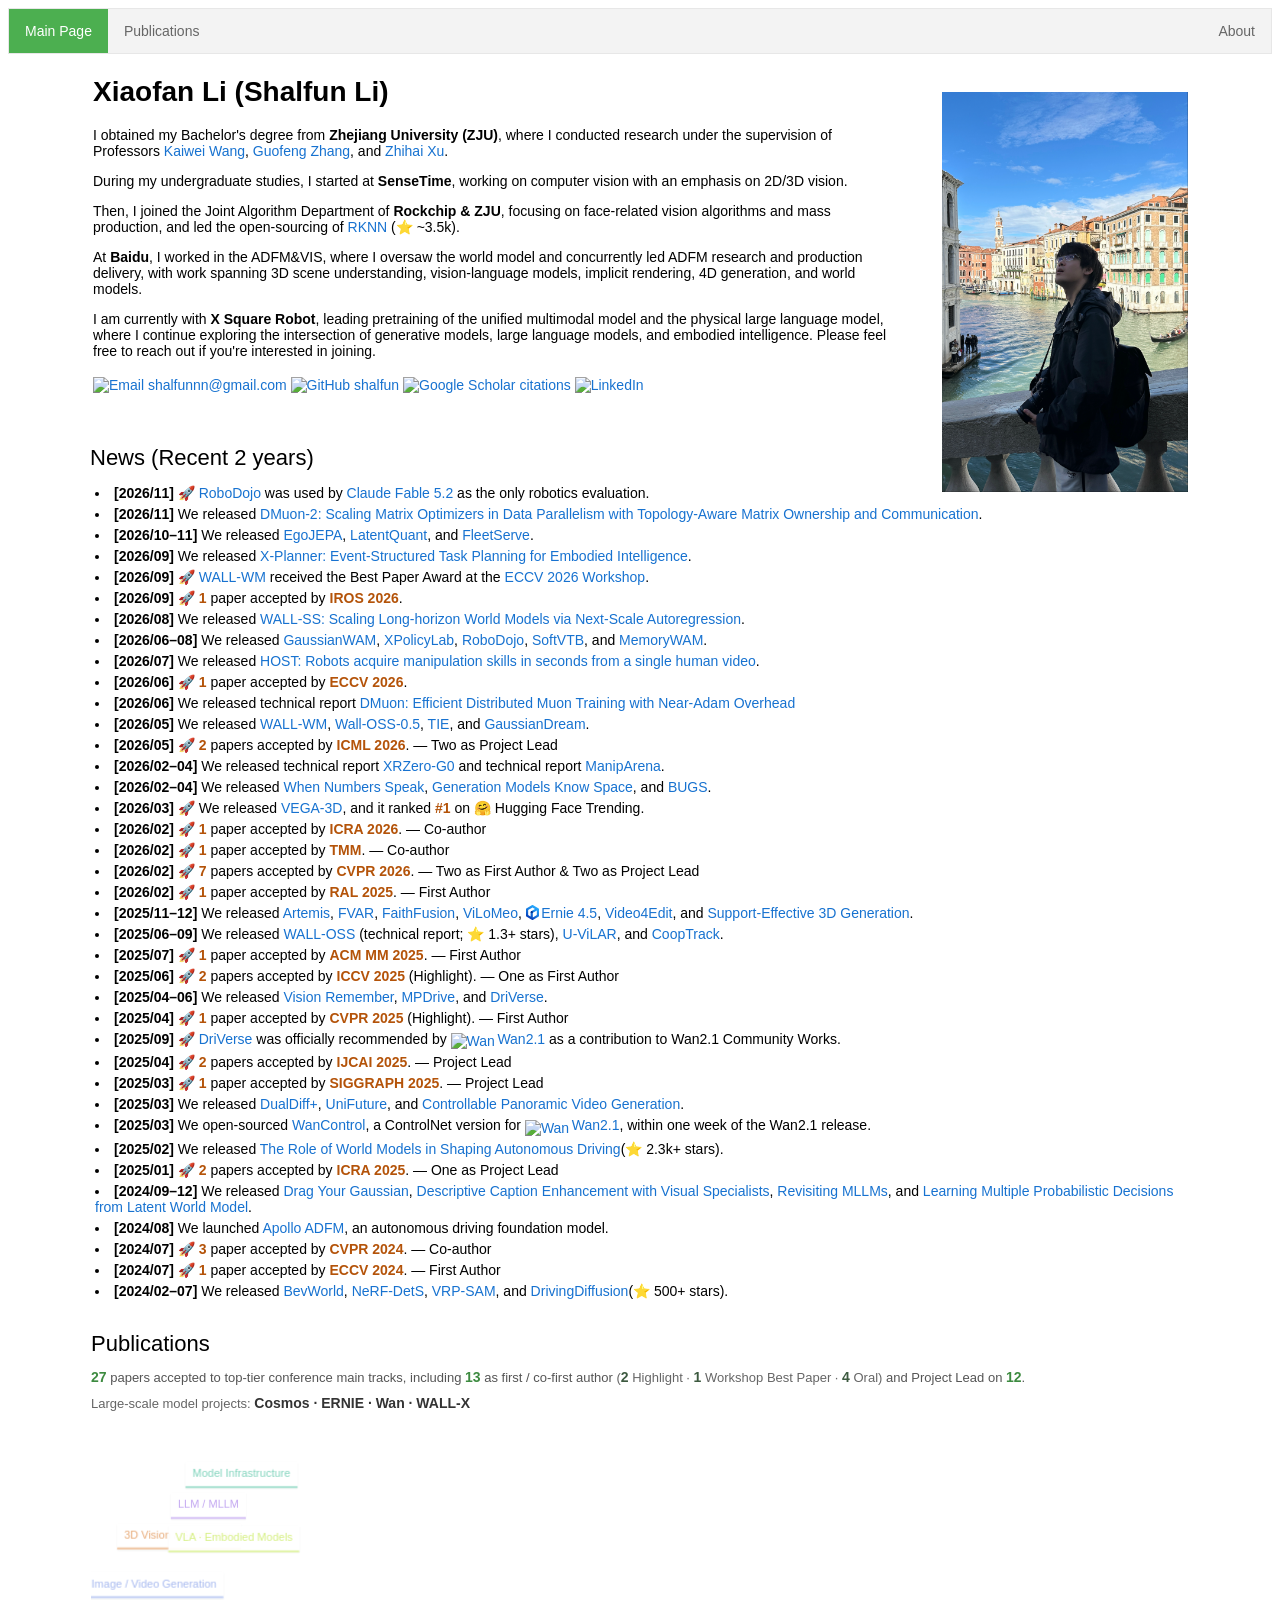
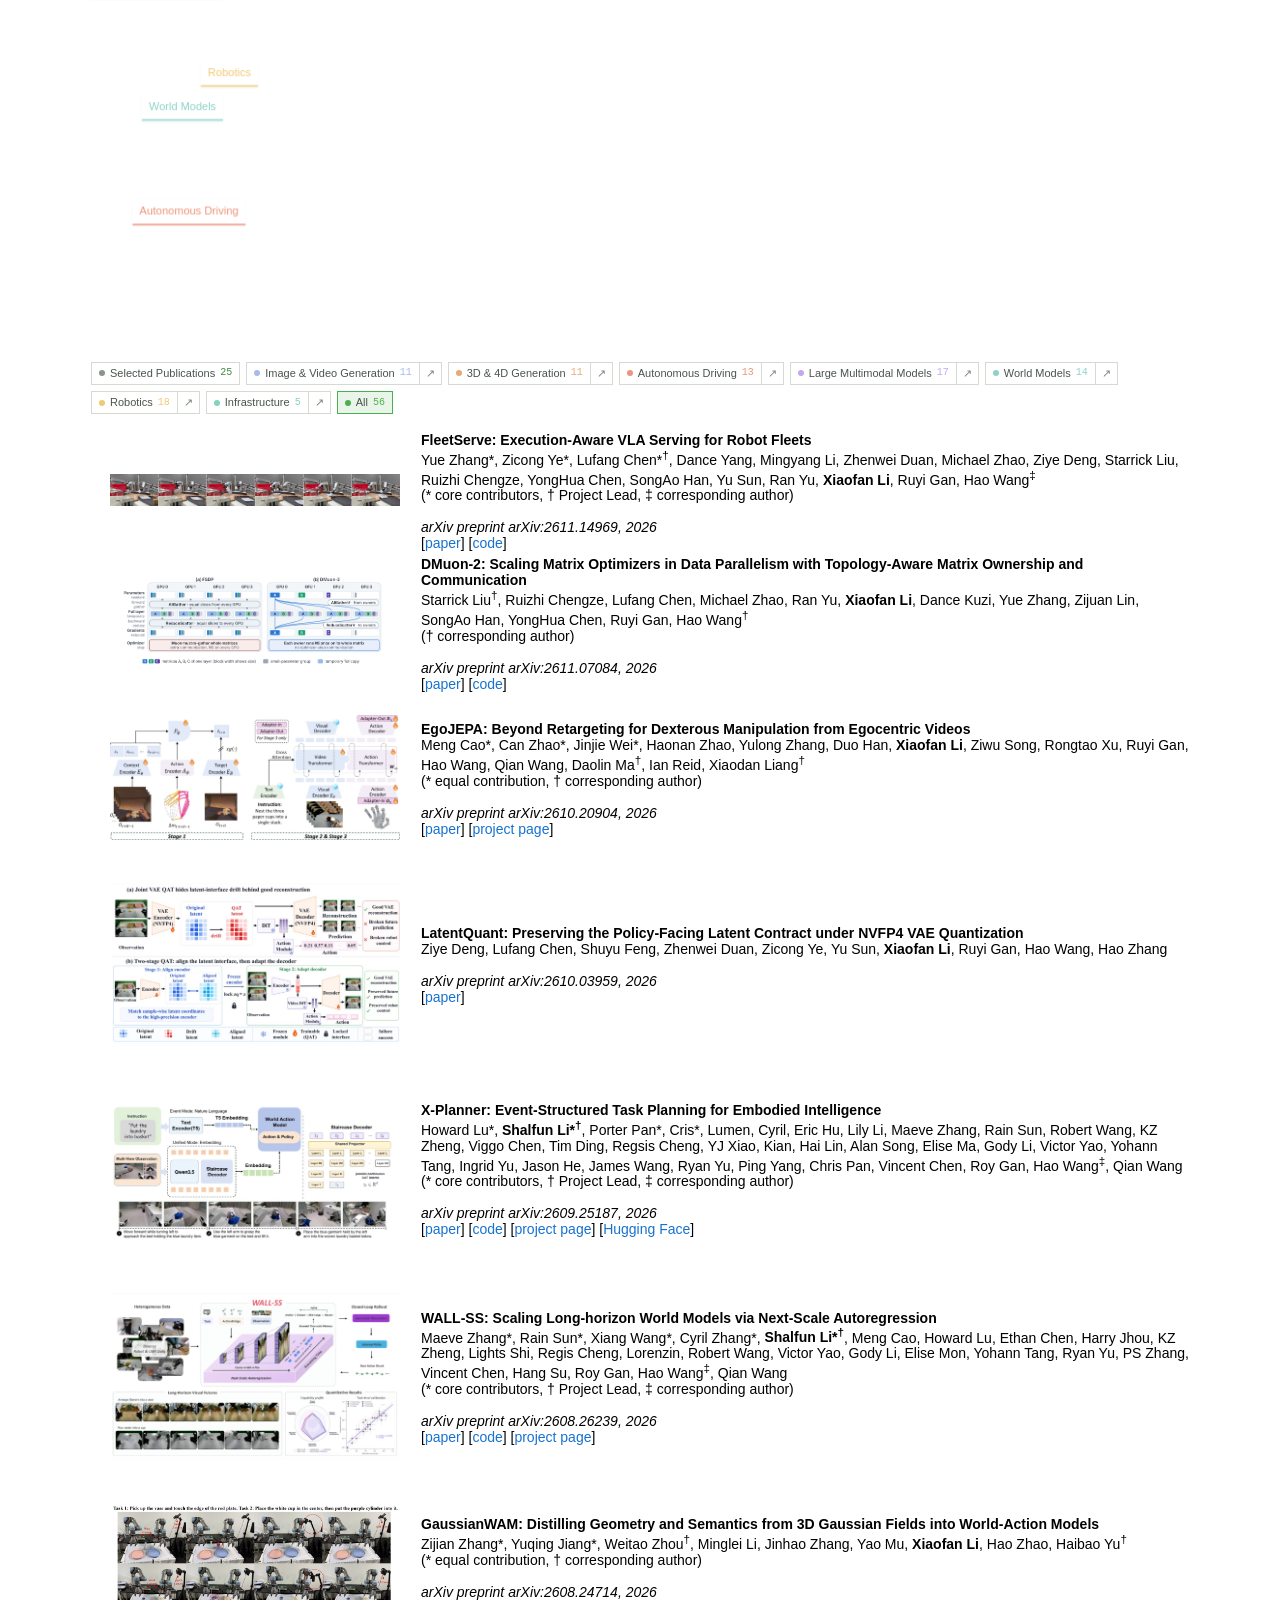
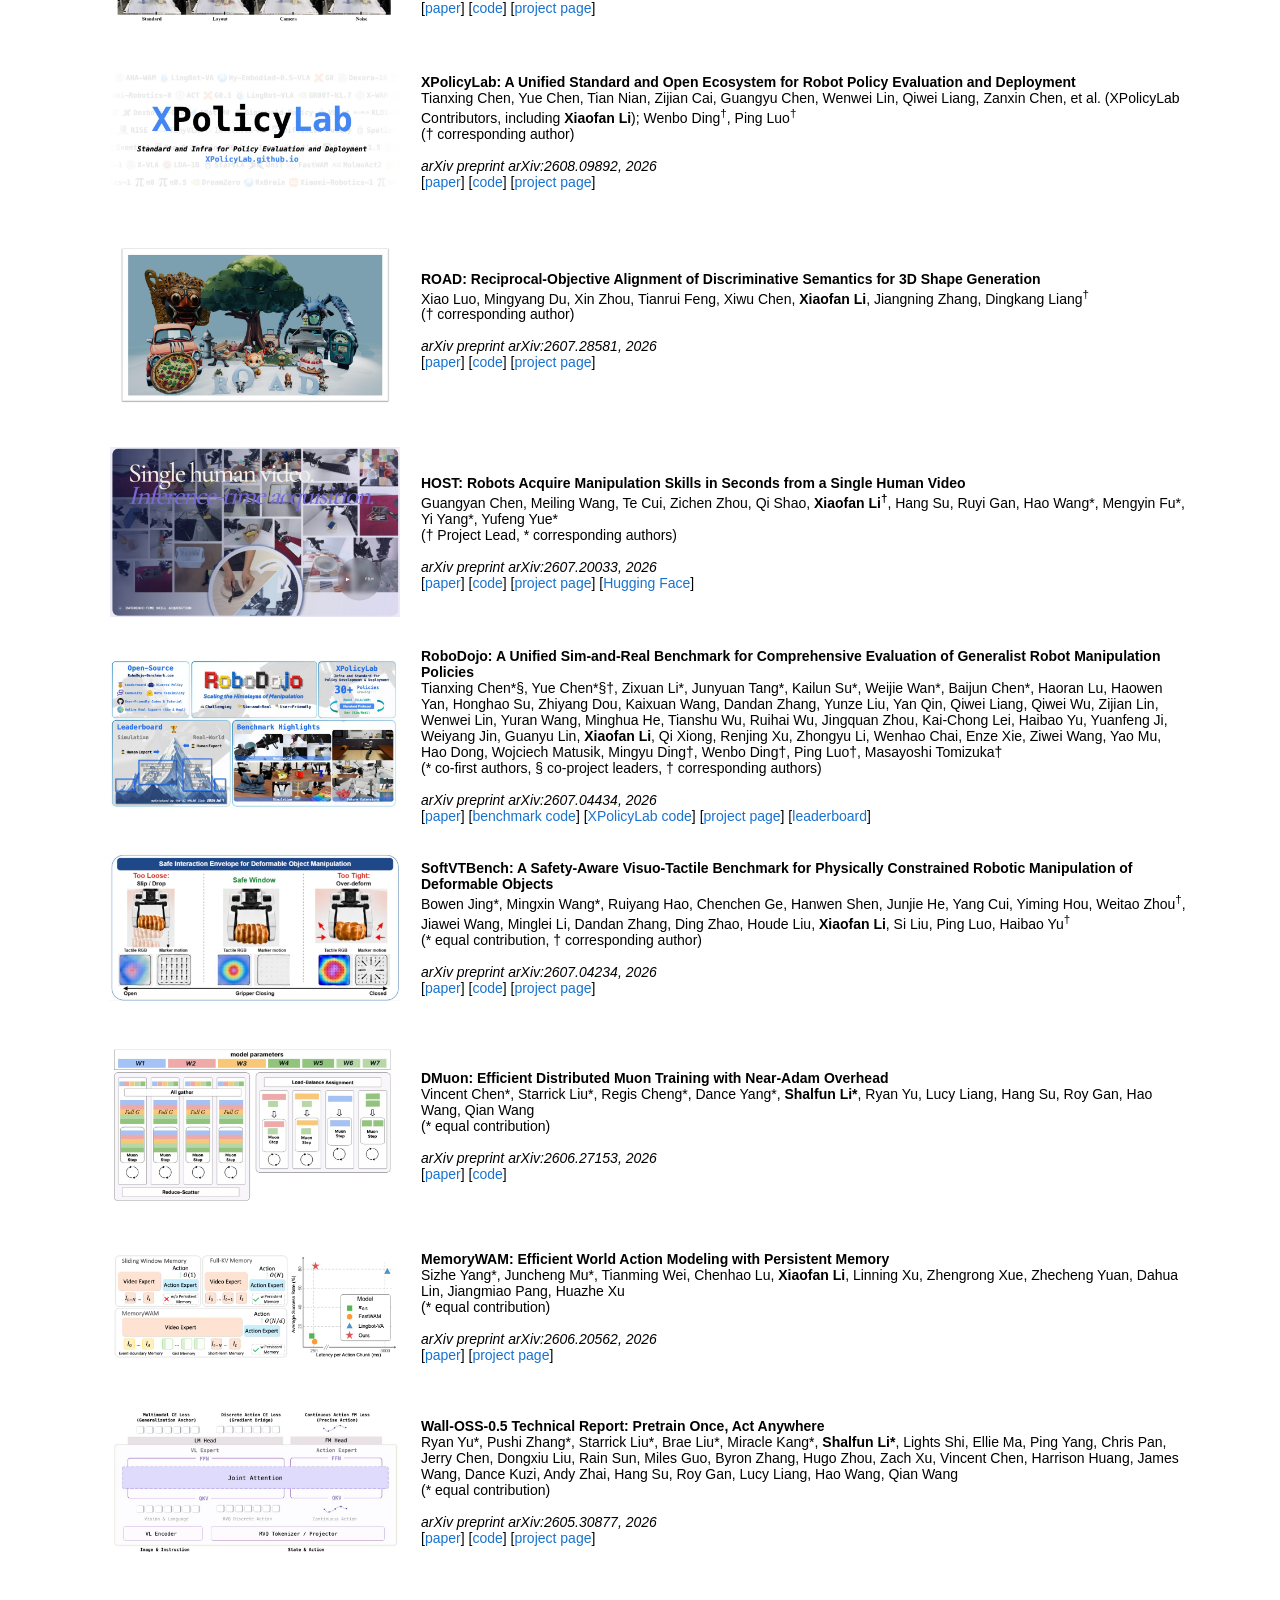
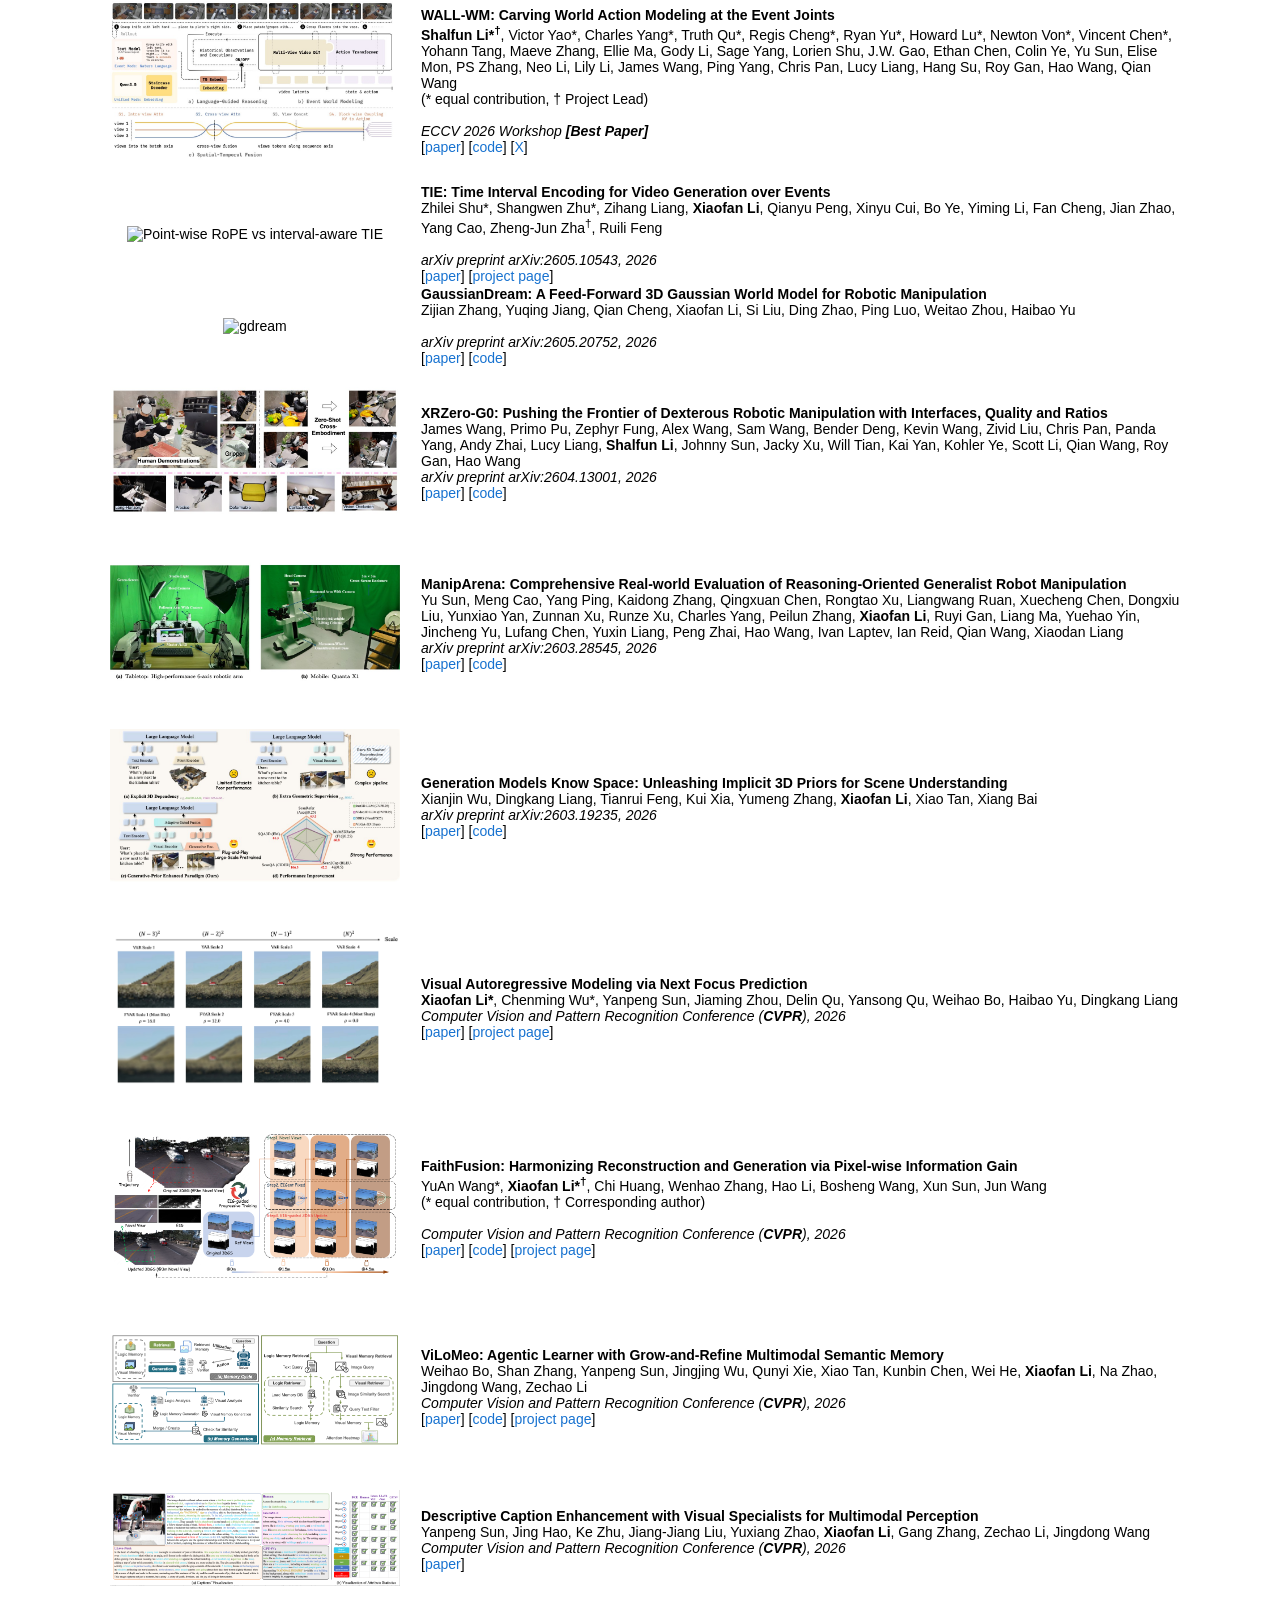
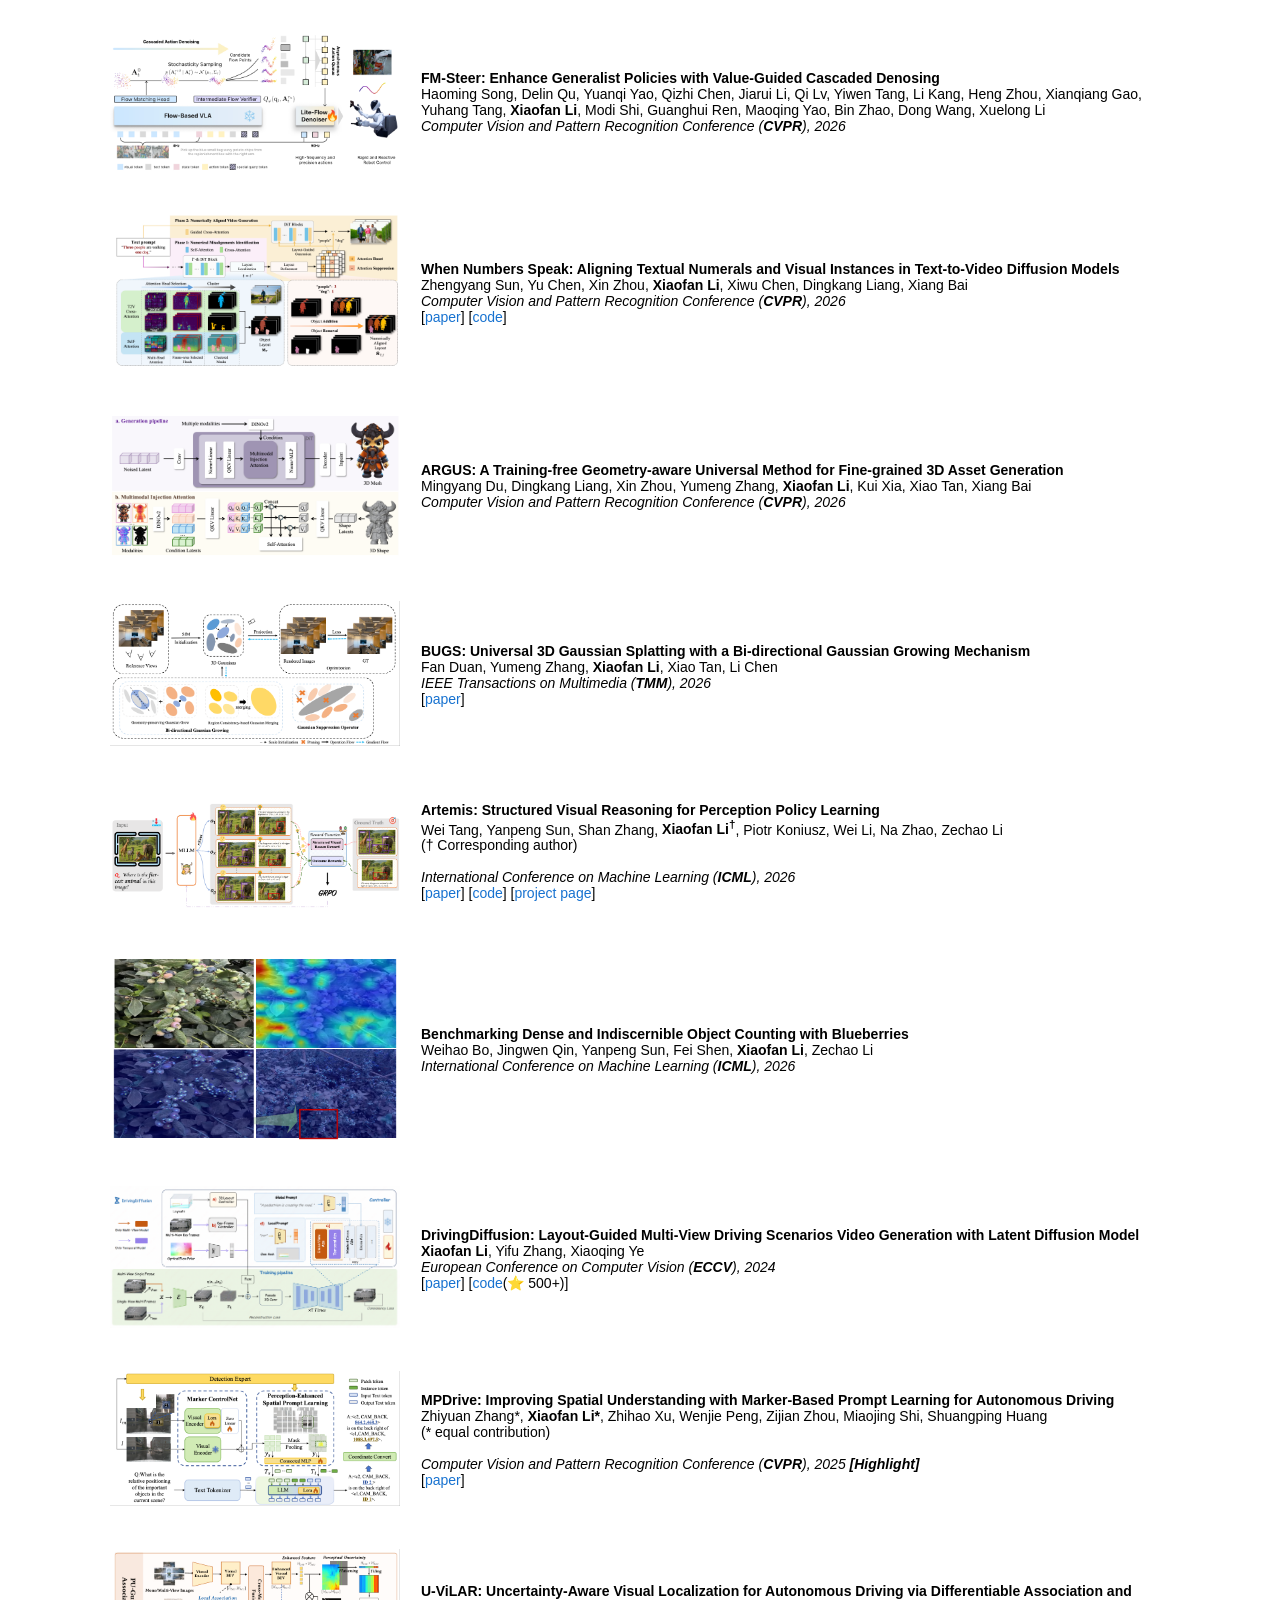
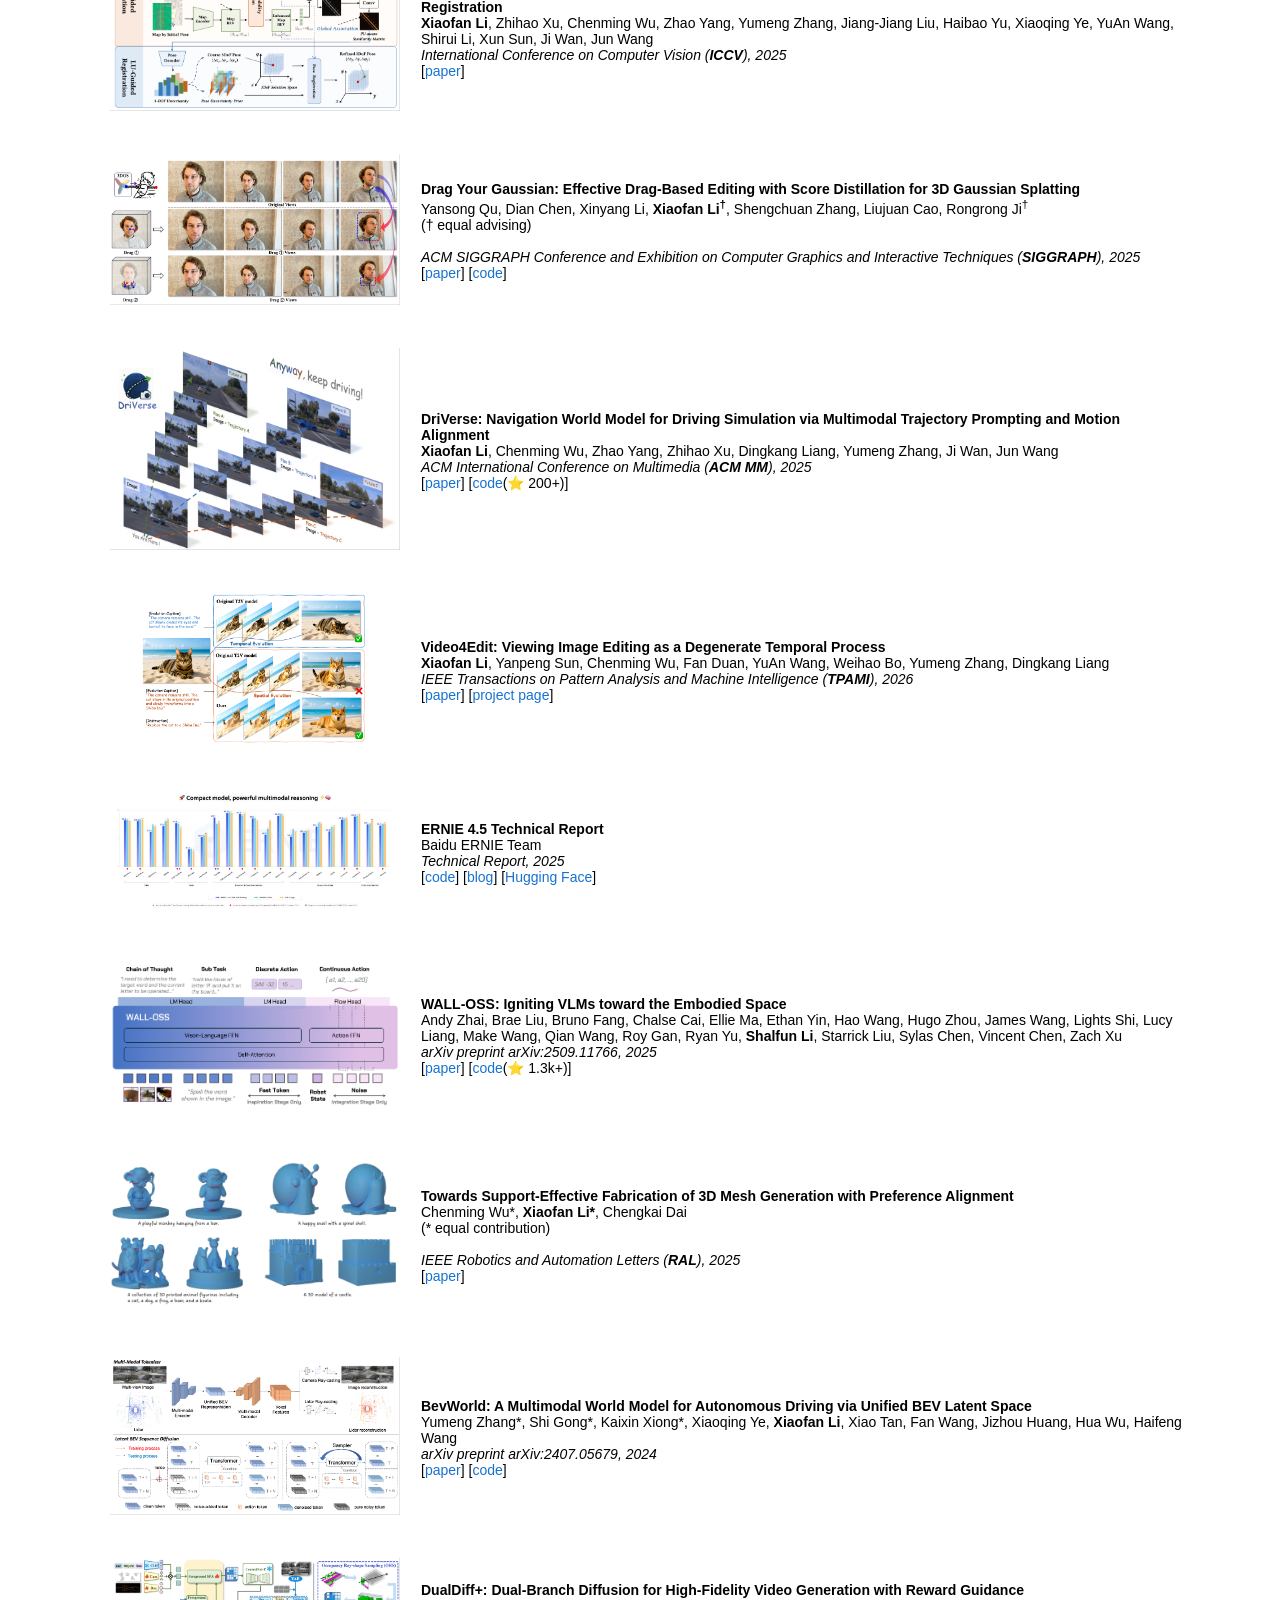
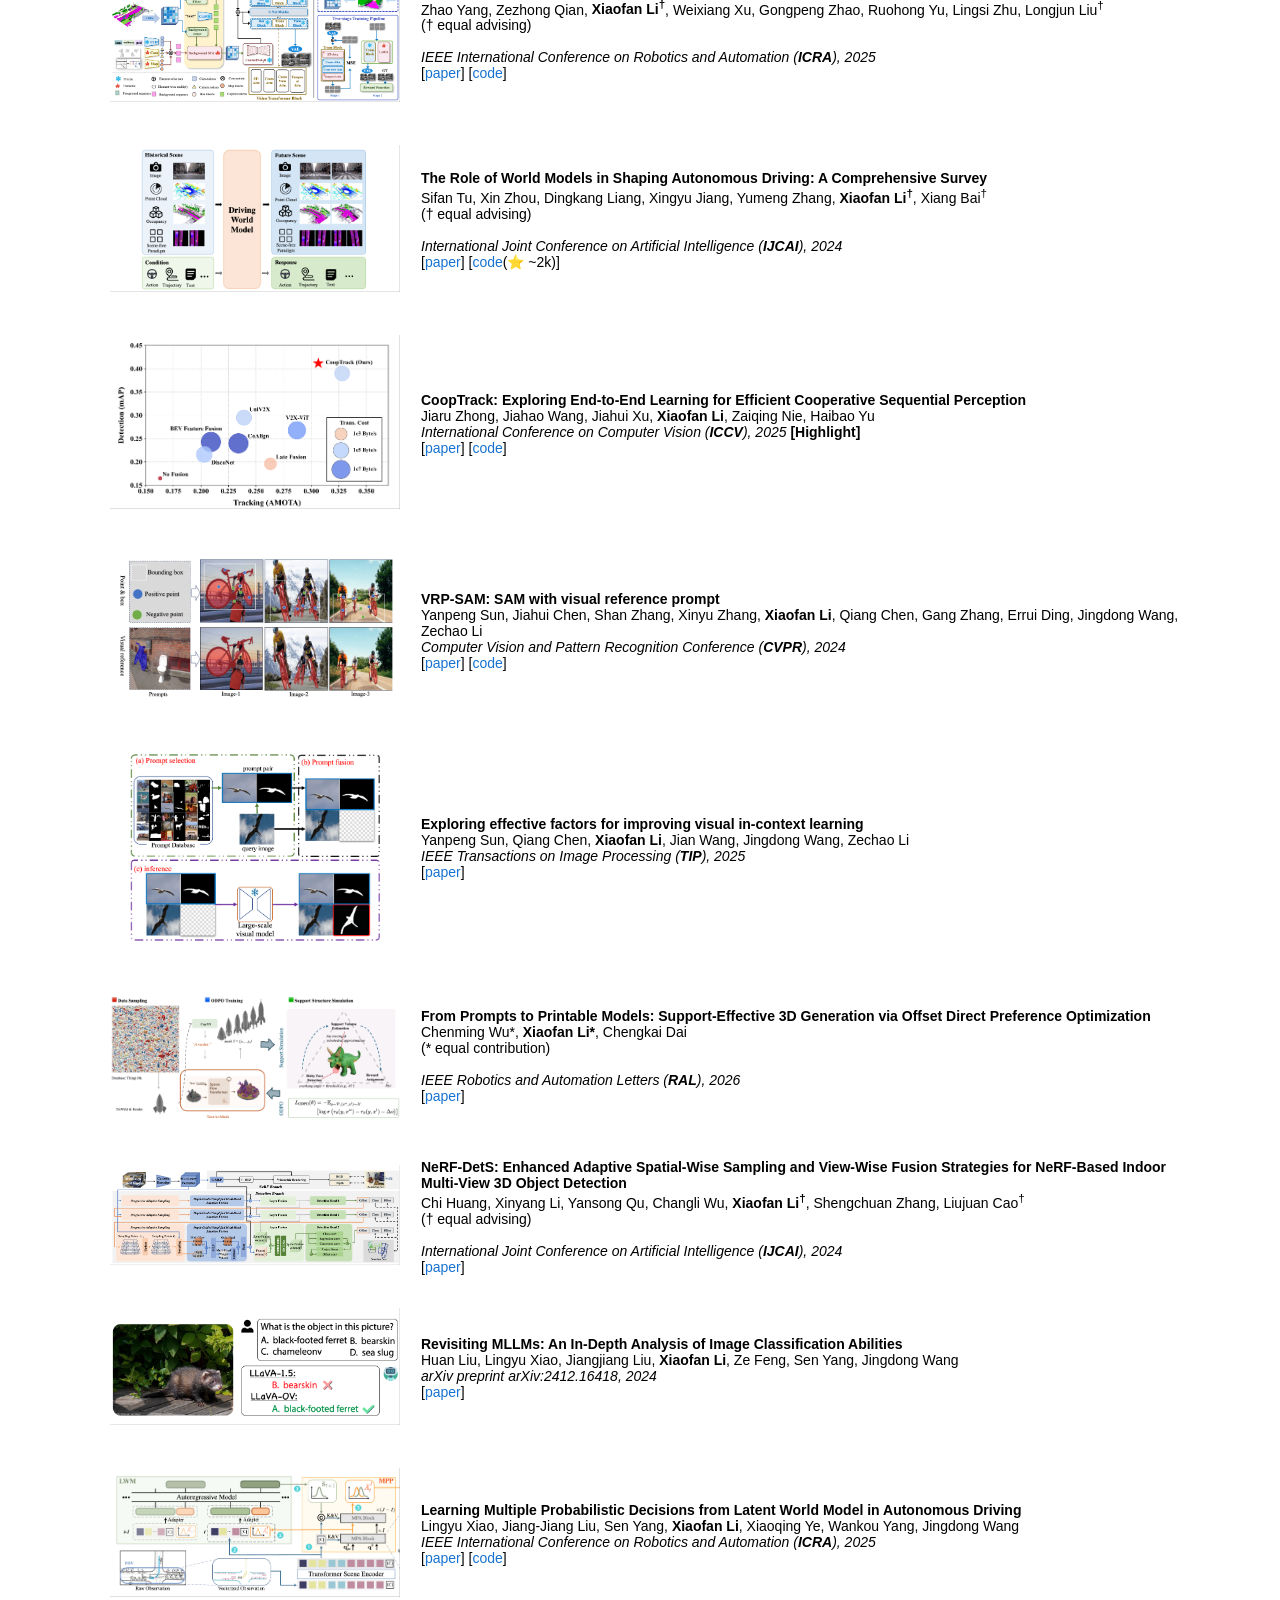
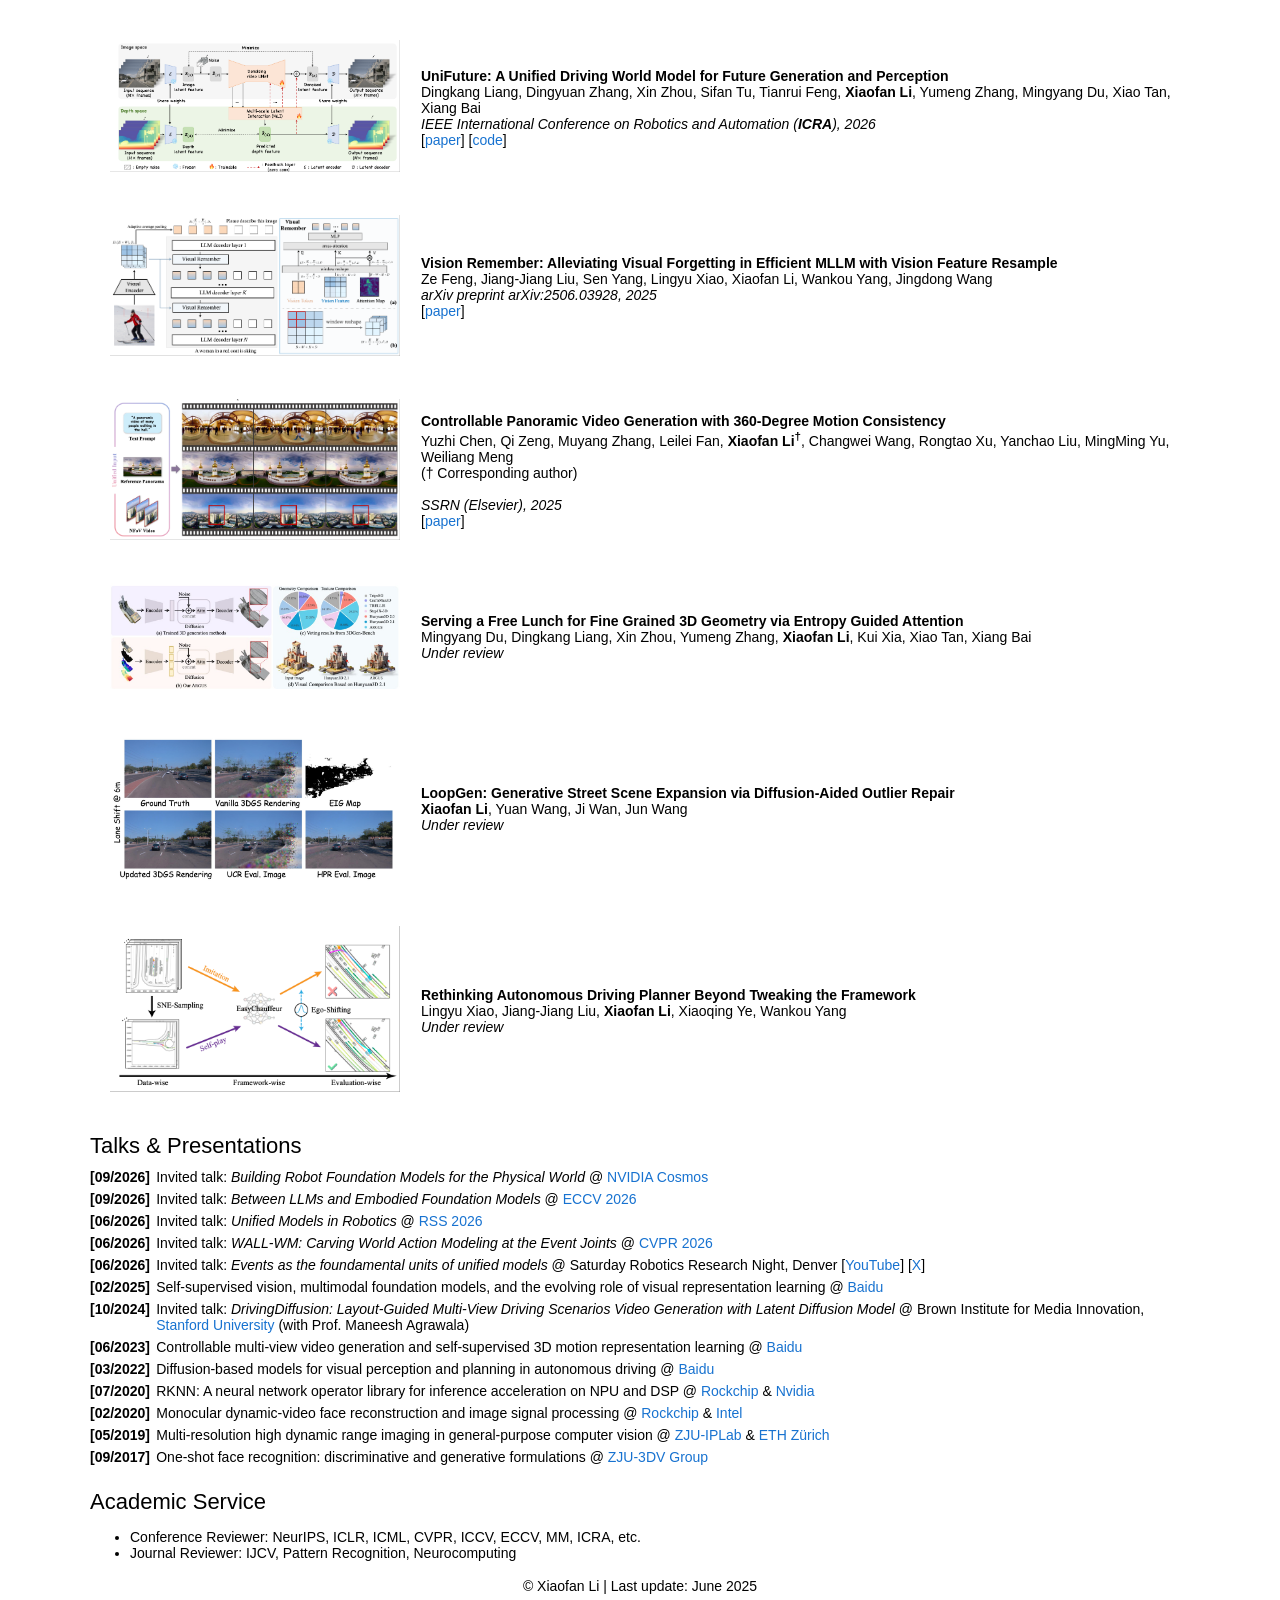
==== commit 1a410b93: "feat: read the citation count from Google Scholar Co-authored-by: Cursor <cursoragent@cursor.com>" ====
--- a/index.html
+++ b/index.html
@@ -187,7 +187,7 @@
     <p>
       <a href="mailto:shalfunnn@gmail.com" title="shalfunnn@gmail.com"><img src="https://img.shields.io/badge/Email-shalfunnn%40gmail.com-9cf?logo=gmail&logoColor=EA4335&labelColor=f6f6f6&style=flat" alt="Email shalfunnn@gmail.com" style="vertical-align:-0.35em;height:20px;"></a>
       <a href="https://github.com/shalfun" target="_blank" rel="noopener"><img src="https://img.shields.io/badge/GitHub-shalfun-9cf?logo=github&logoColor=181717&labelColor=f6f6f6&style=flat" alt="GitHub shalfun" style="vertical-align:-0.35em;height:20px;"></a>
-      <a href="https://scholar.google.com/citations?user=pjZdkO4AAAAJ&hl=zh-CN" target="_blank" rel="noopener"><img src="https://img.shields.io/badge/citations-1702-9cf?logo=Google%20Scholar&labelColor=f6f6f6&style=flat" alt="Google Scholar citations 1702" style="vertical-align:-0.35em;height:20px;"></a>
+      <a href="https://scholar.google.com/citations?user=pjZdkO4AAAAJ&hl=zh-CN" target="_blank" rel="noopener"><img src="https://img.shields.io/endpoint?url=https%3A%2F%2Fgoogle-scholar-badge.vercel.app%2Fcitations%3Fuser%3DpjZdkO4AAAAJ&amp;logo=Google%20Scholar&amp;labelColor=f6f6f6&amp;color=9cf&amp;style=flat&amp;label=citations" alt="Google Scholar citations" style="vertical-align:-0.35em;height:20px;"></a>
       <a href="https://www.linkedin.com/in/%E6%99%93%E5%B8%86-%E6%9D%8E-294991291/details/experience/edit/forms/new" target="_blank" rel="noopener"><img src="https://img.shields.io/badge/LinkedIn-Xiaofan%20Li-9cf?logo=linkedin&logoColor=0A66C2&labelColor=f6f6f6&style=flat" alt="LinkedIn" style="vertical-align:-0.35em;height:20px;"></a>
     </p>
   </td>
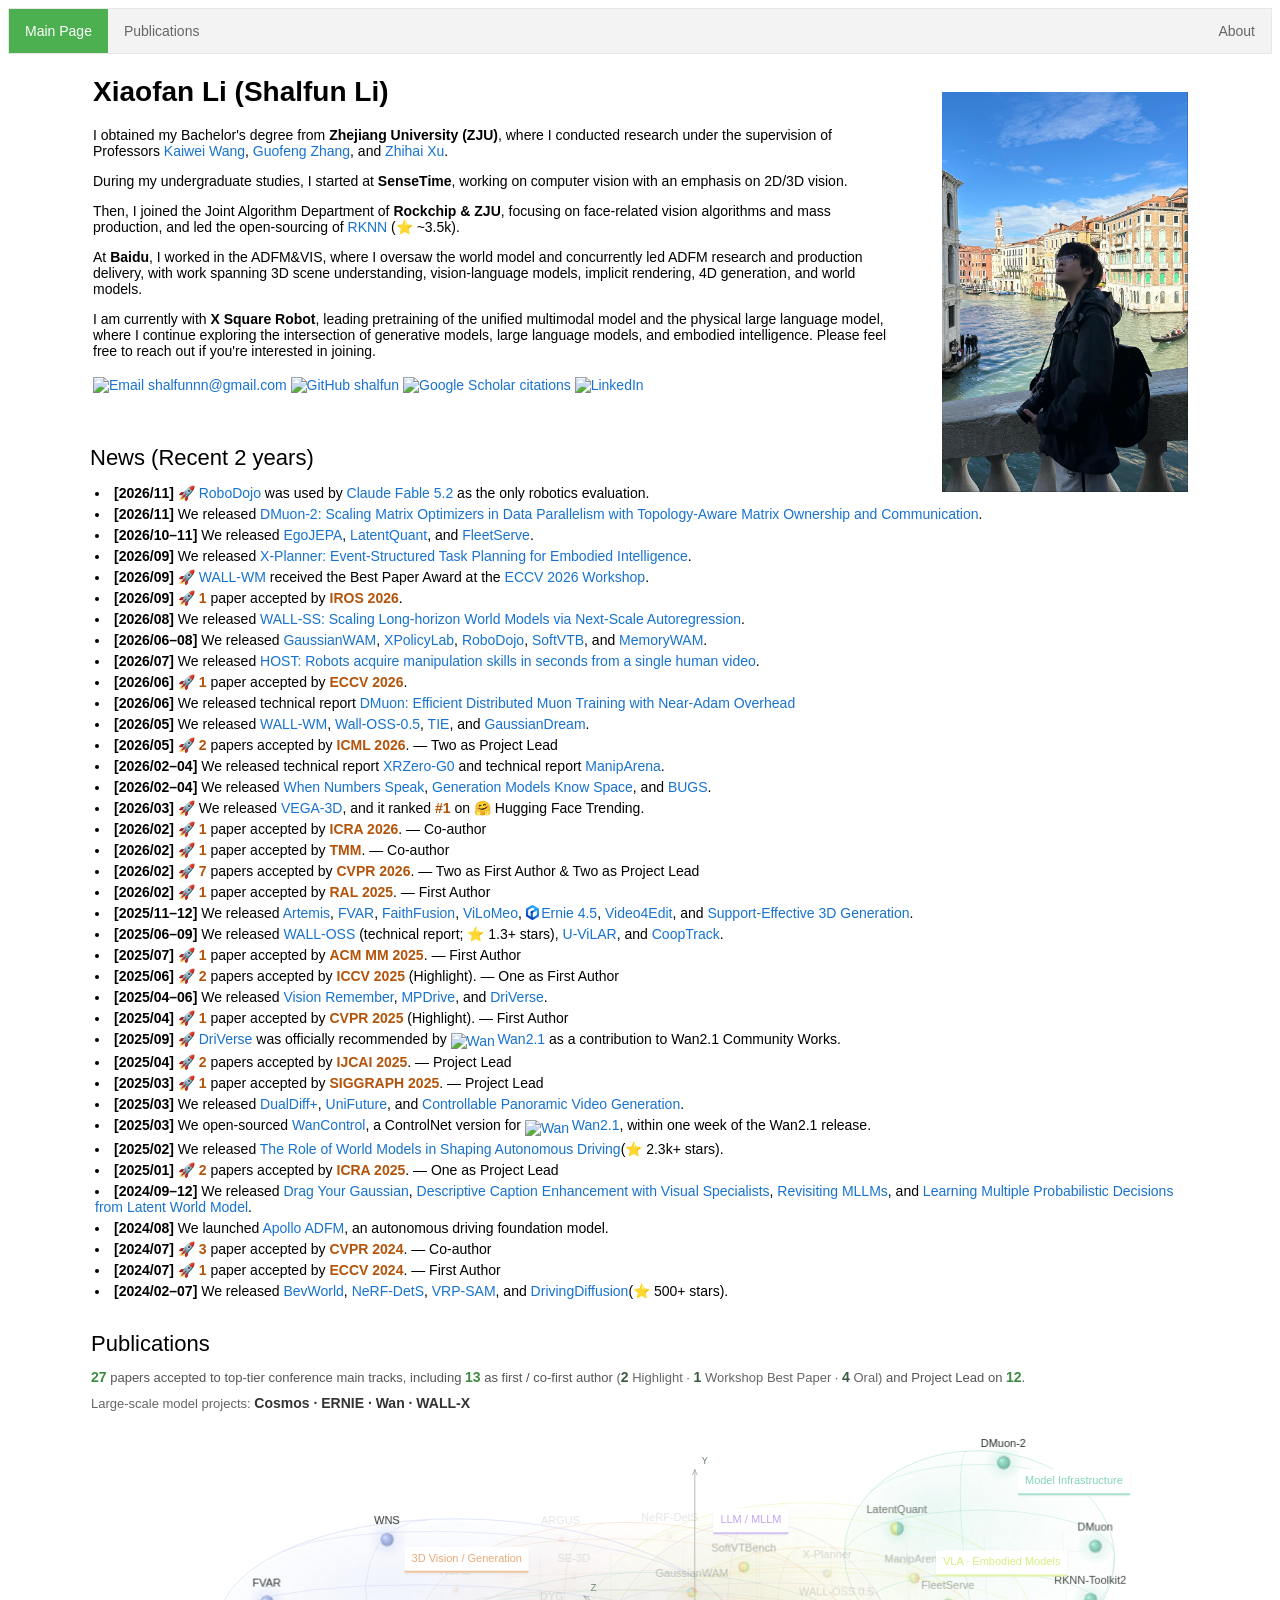
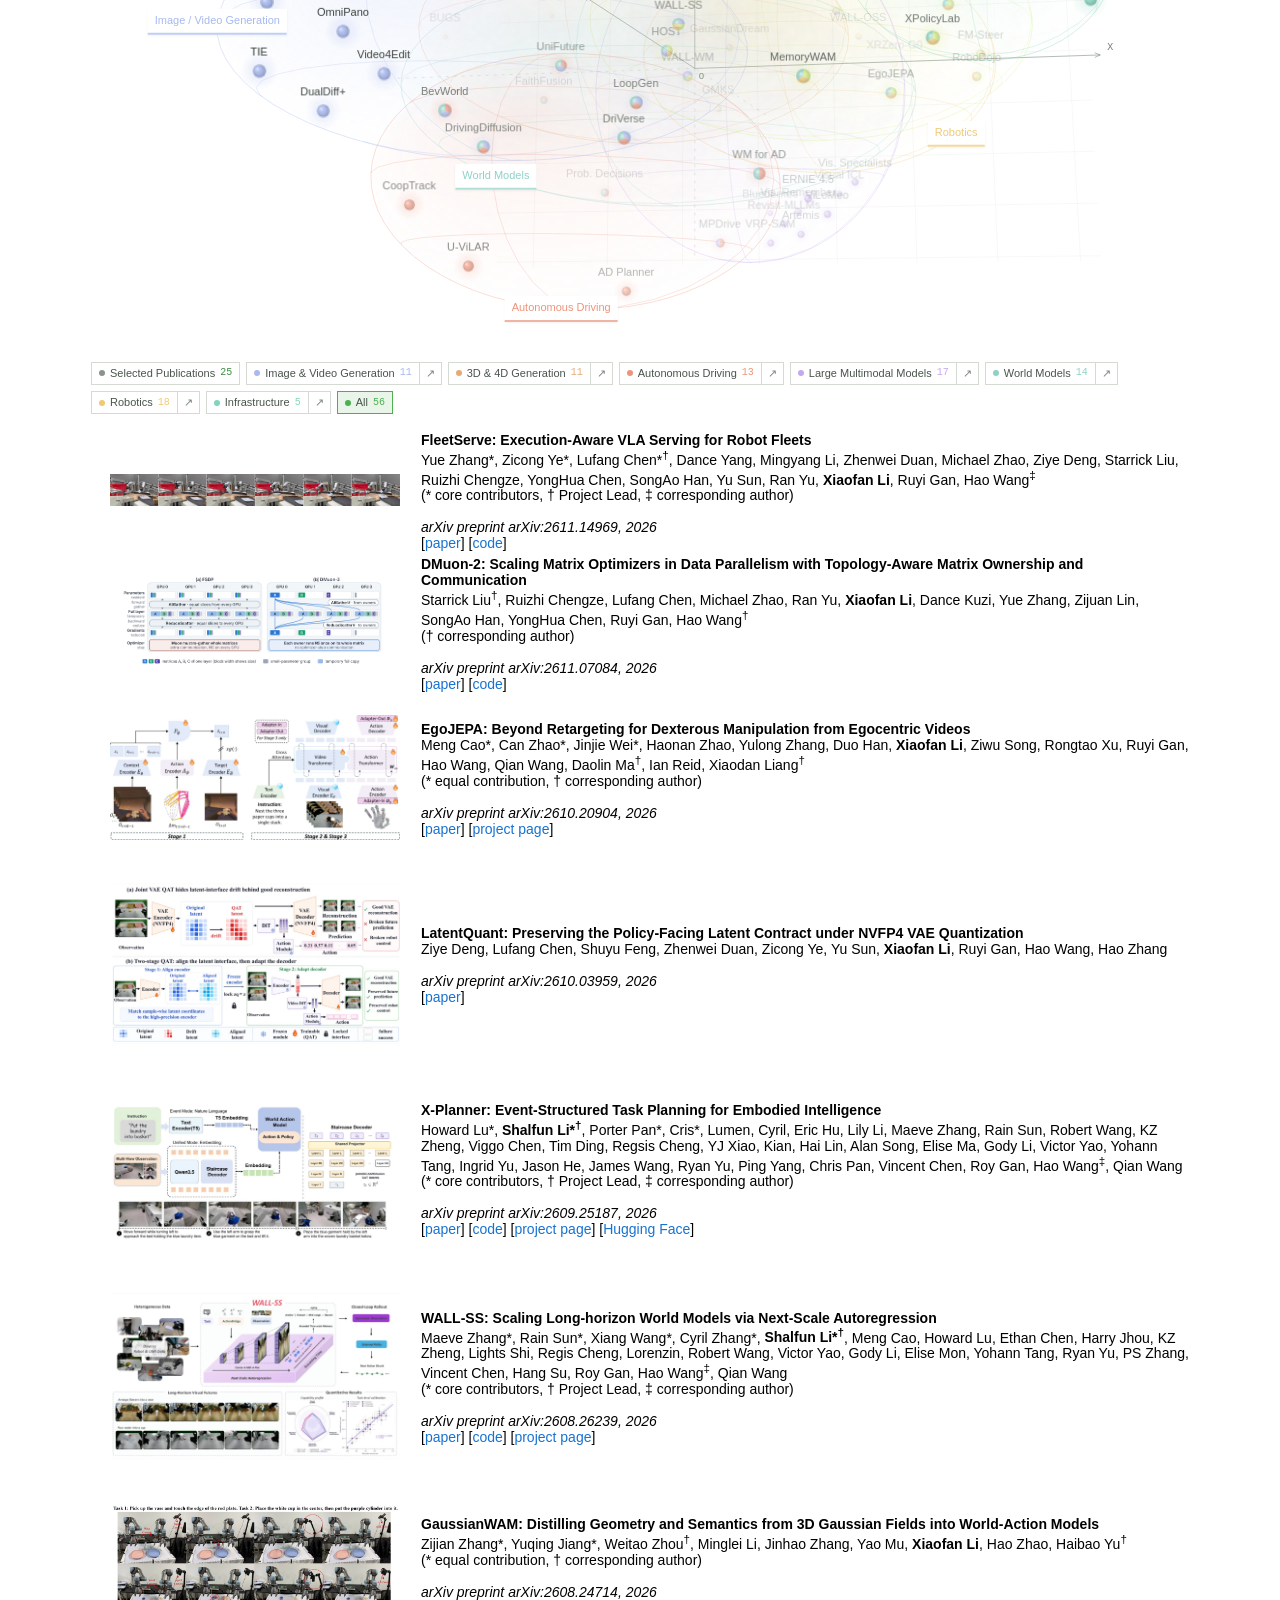
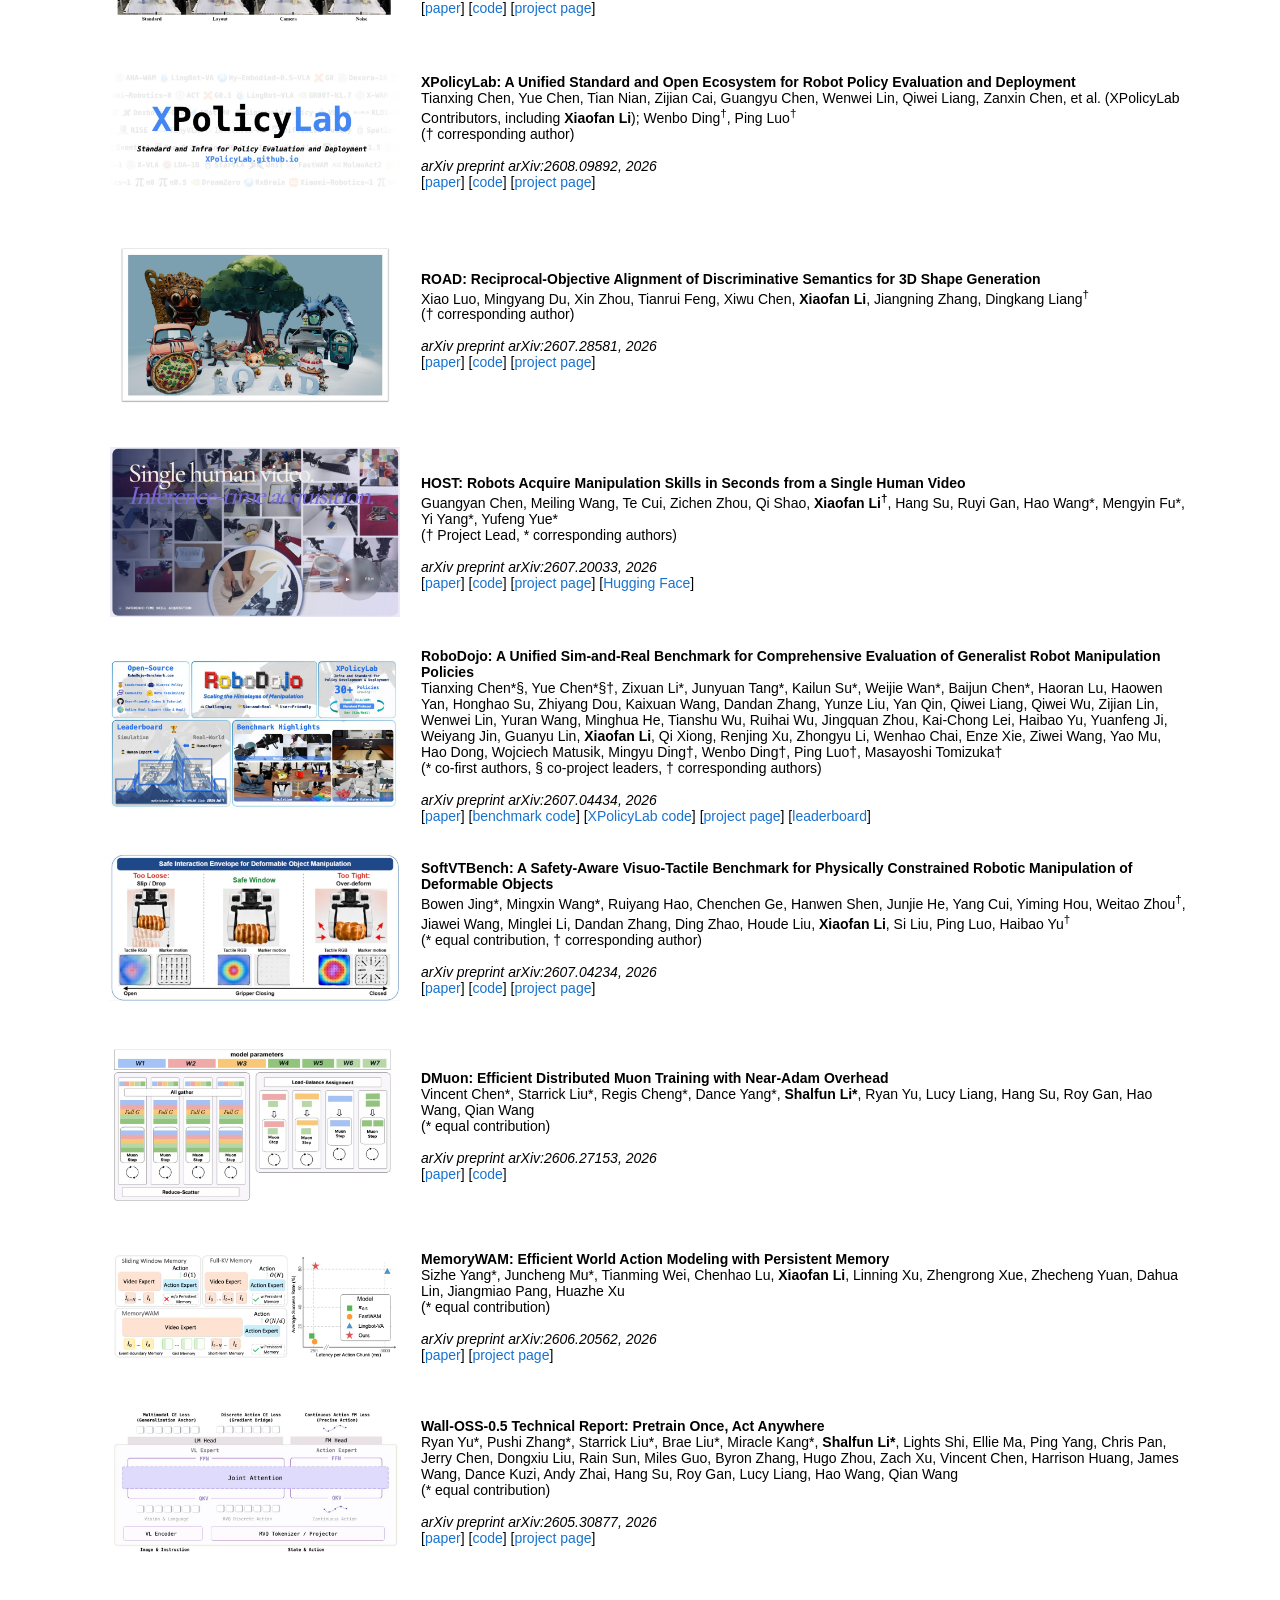
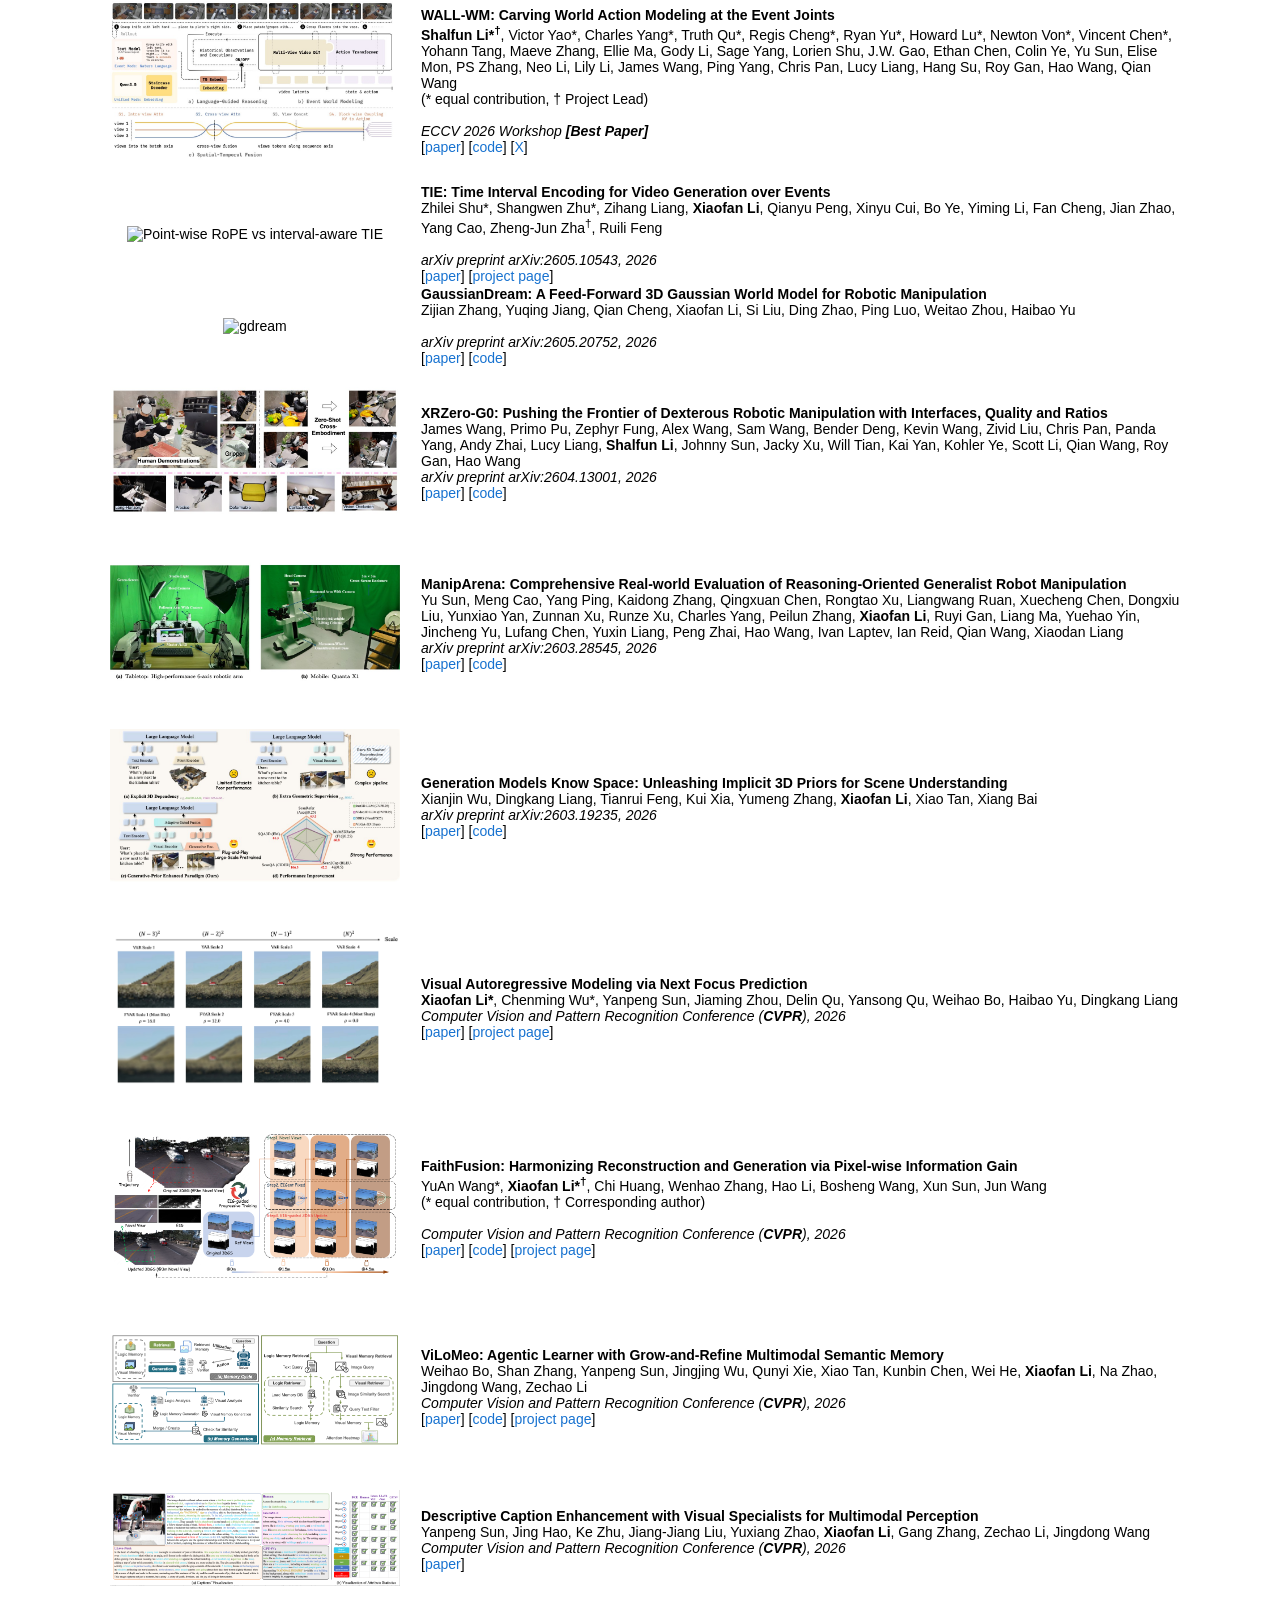
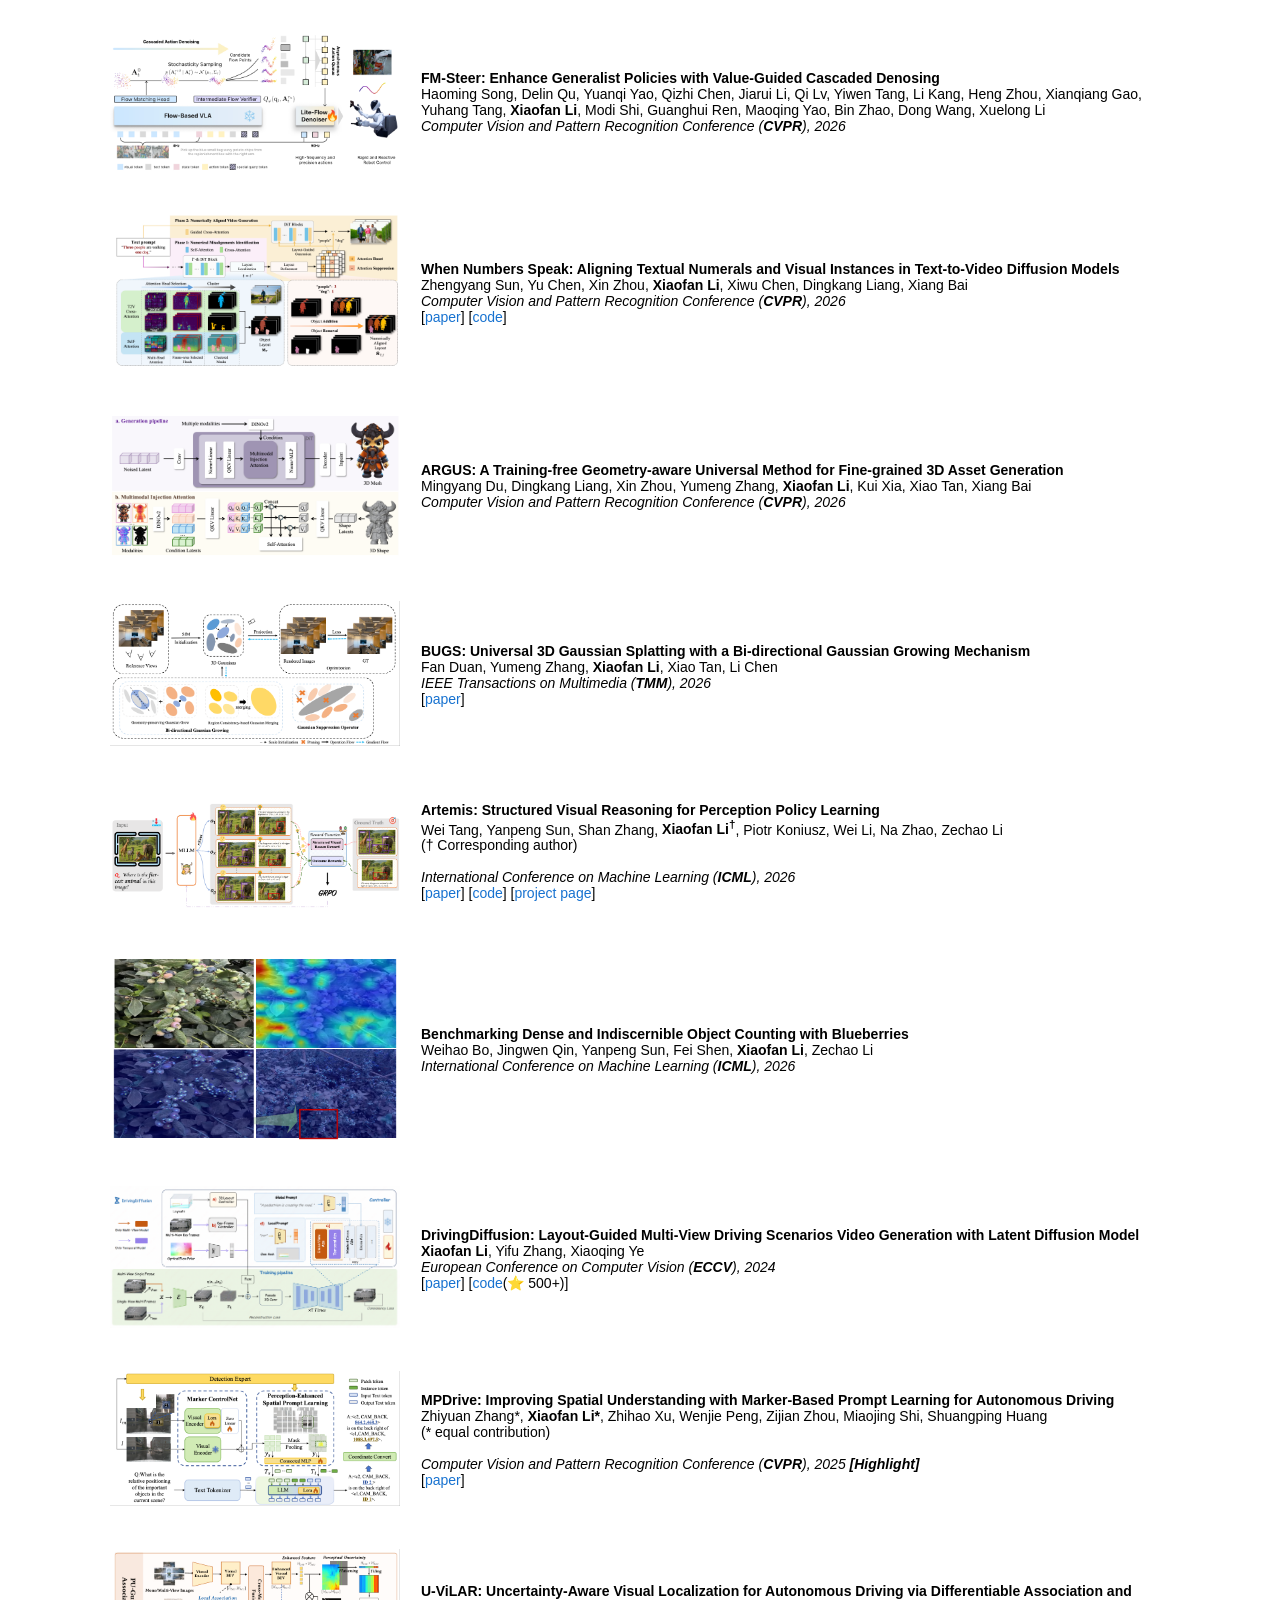
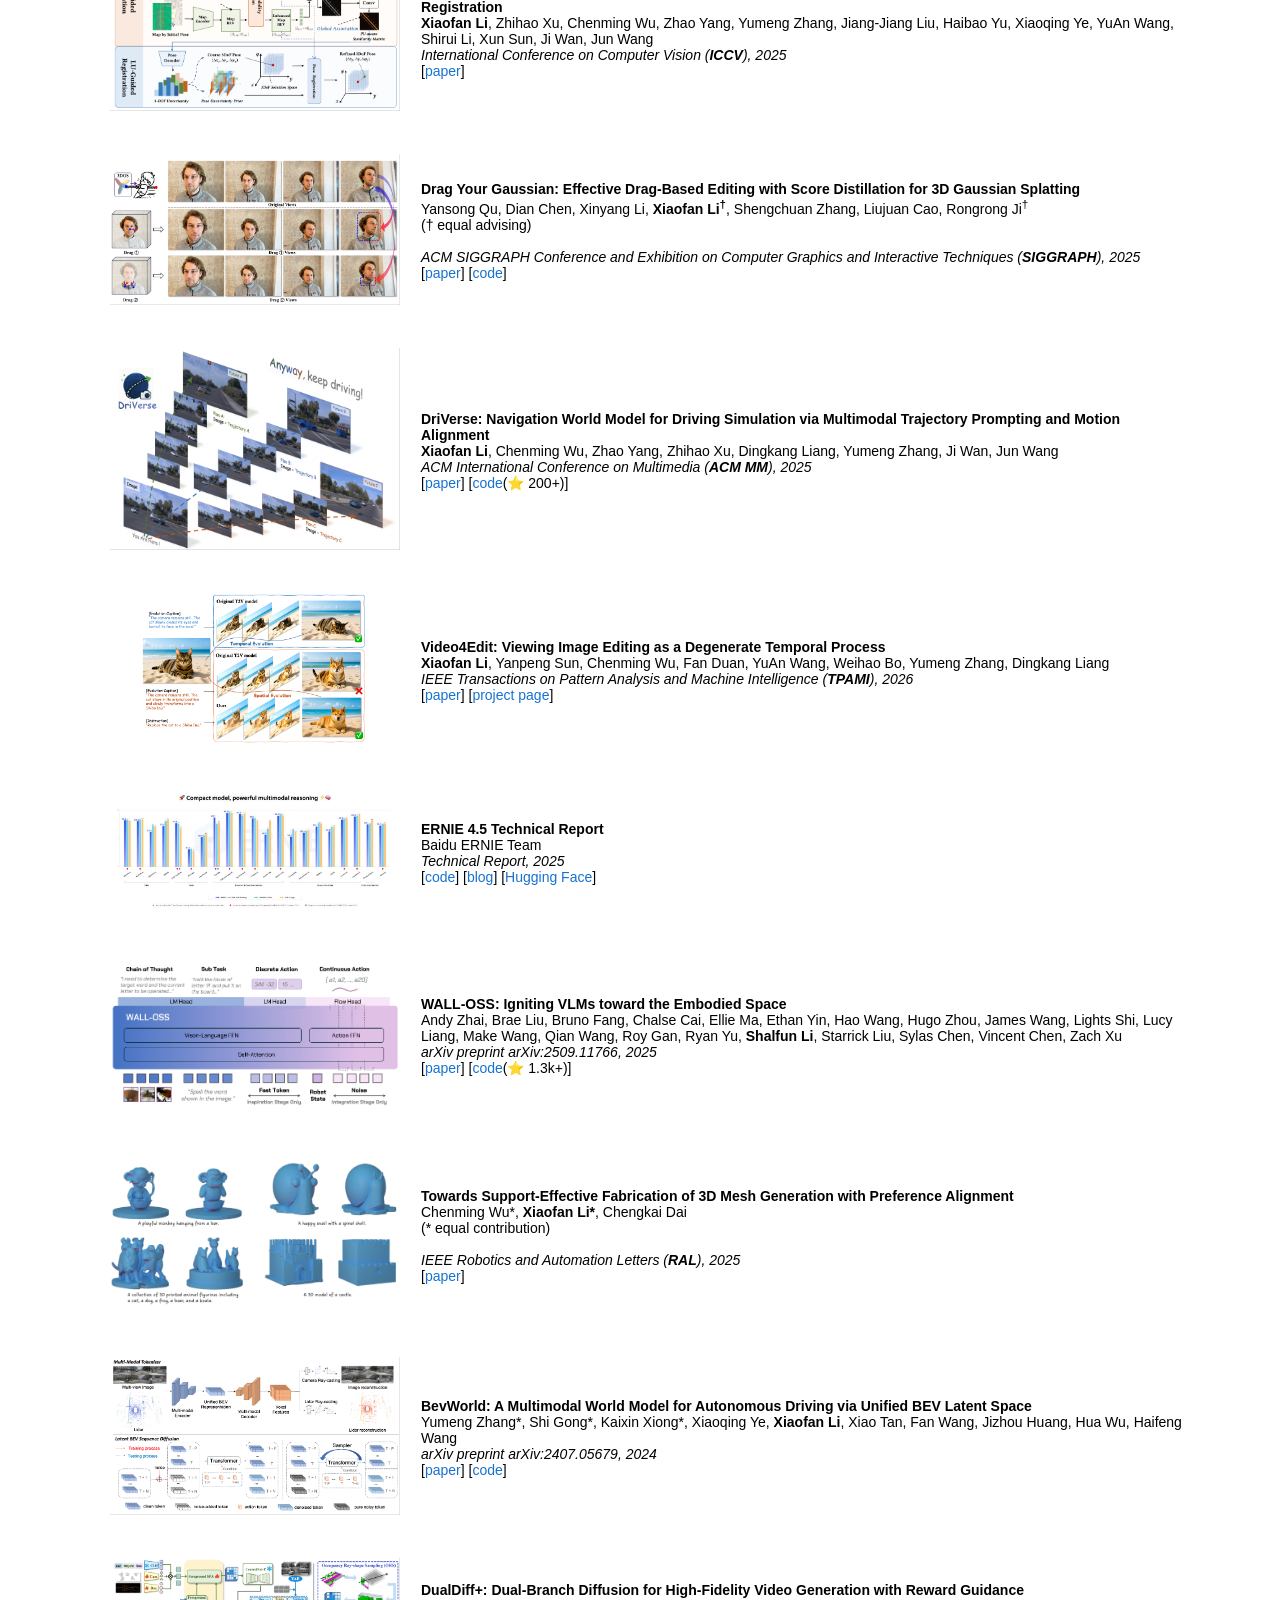
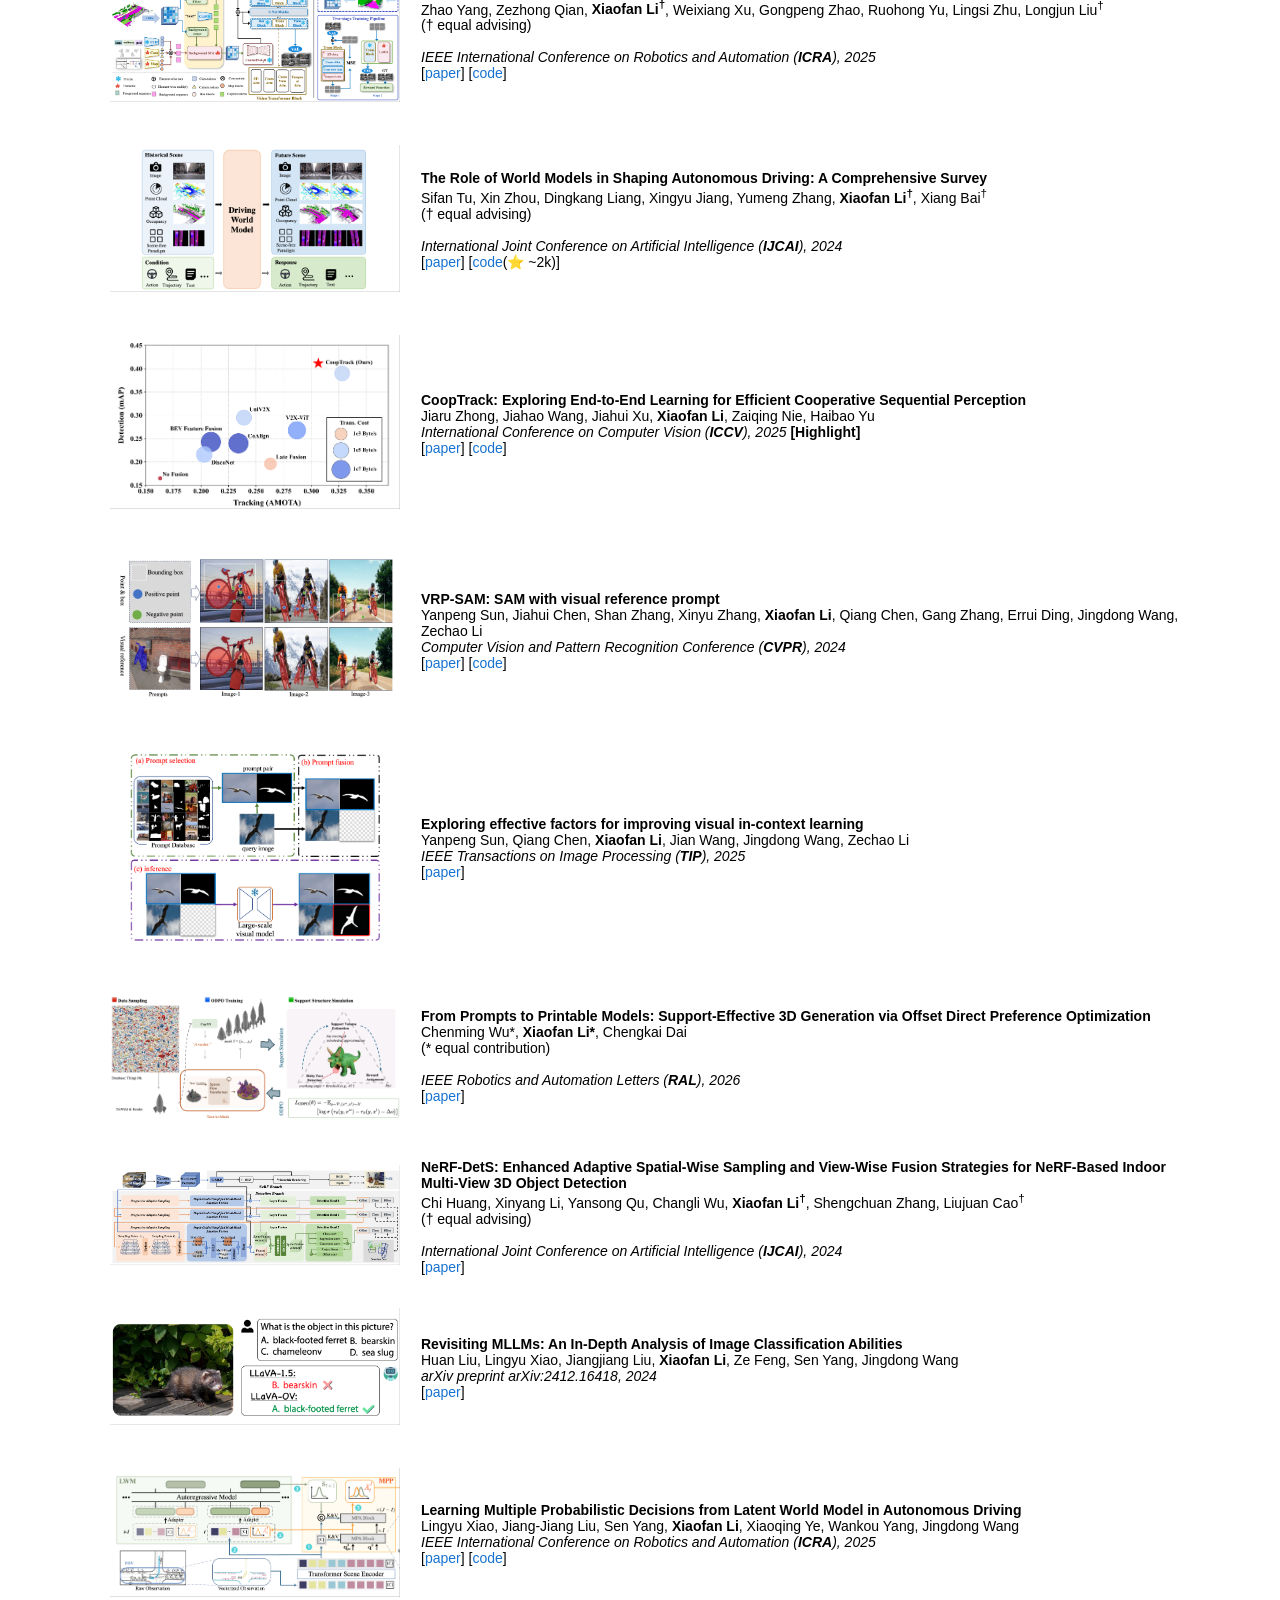
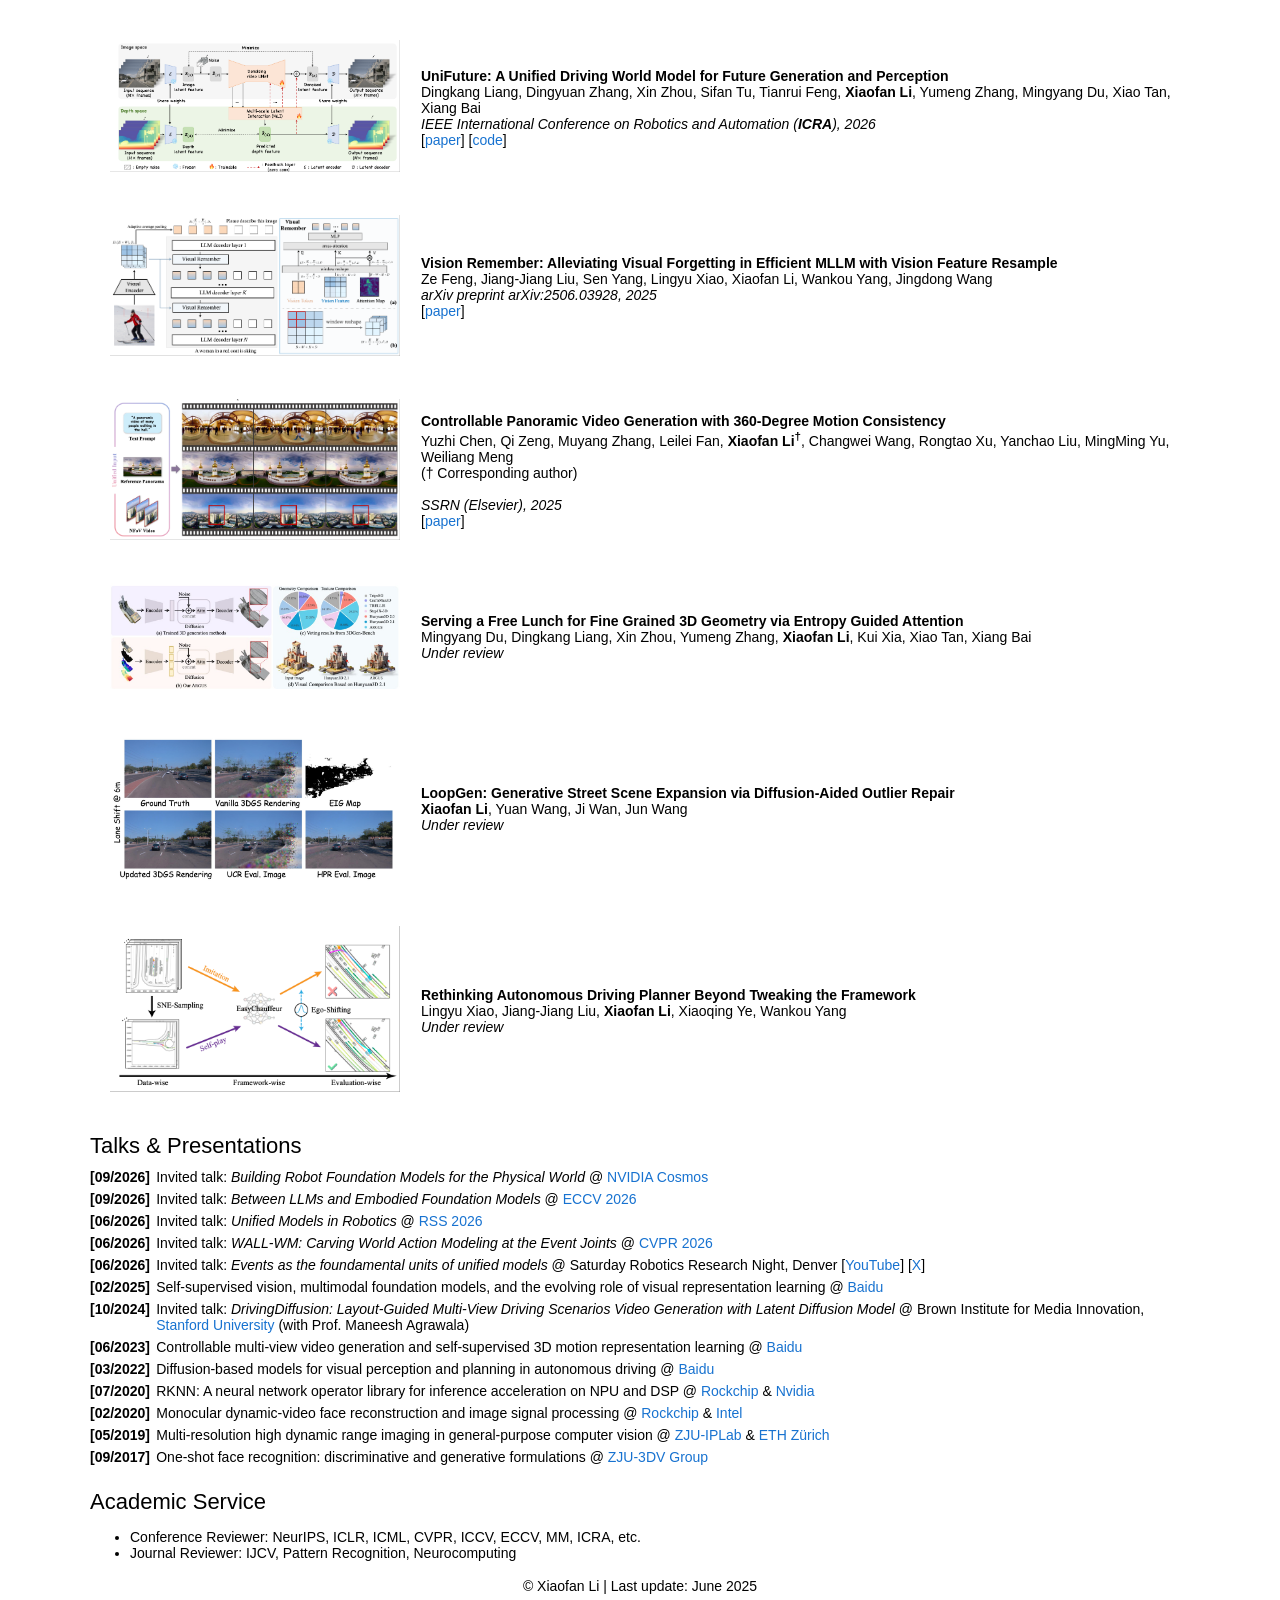
==== commit c7a42011: "feat: check Google Scholar citations every hour Co-authored-by: Cursor <cursoragent@cursor.com>" ====
--- a/index.html
+++ b/index.html
@@ -187,7 +187,7 @@
     <p>
       <a href="mailto:shalfunnn@gmail.com" title="shalfunnn@gmail.com"><img src="https://img.shields.io/badge/Email-shalfunnn%40gmail.com-9cf?logo=gmail&logoColor=EA4335&labelColor=f6f6f6&style=flat" alt="Email shalfunnn@gmail.com" style="vertical-align:-0.35em;height:20px;"></a>
       <a href="https://github.com/shalfun" target="_blank" rel="noopener"><img src="https://img.shields.io/badge/GitHub-shalfun-9cf?logo=github&logoColor=181717&labelColor=f6f6f6&style=flat" alt="GitHub shalfun" style="vertical-align:-0.35em;height:20px;"></a>
-      <a href="https://scholar.google.com/citations?user=pjZdkO4AAAAJ&hl=zh-CN" target="_blank" rel="noopener"><img src="https://img.shields.io/endpoint?url=https%3A%2F%2Fgoogle-scholar-badge.vercel.app%2Fcitations%3Fuser%3DpjZdkO4AAAAJ&amp;logo=Google%20Scholar&amp;labelColor=f6f6f6&amp;color=9cf&amp;style=flat&amp;label=citations" alt="Google Scholar citations" style="vertical-align:-0.35em;height:20px;"></a>
+      <a href="https://scholar.google.com/citations?user=pjZdkO4AAAAJ&hl=zh-CN" target="_blank" rel="noopener"><img src="https://img.shields.io/endpoint?url=https%3A%2F%2Fraw.githubusercontent.com%2Fshalfun%2Fshalfun.github.io%2Fmain%2Fassets%2Fgs-citations.json&amp;logo=Google%20Scholar&amp;labelColor=f6f6f6&amp;color=9cf&amp;style=flat&amp;label=citations" alt="Google Scholar citations" style="vertical-align:-0.35em;height:20px;"></a>
       <a href="https://www.linkedin.com/in/%E6%99%93%E5%B8%86-%E6%9D%8E-294991291/details/experience/edit/forms/new" target="_blank" rel="noopener"><img src="https://img.shields.io/badge/LinkedIn-Xiaofan%20Li-9cf?logo=linkedin&logoColor=0A66C2&labelColor=f6f6f6&style=flat" alt="LinkedIn" style="vertical-align:-0.35em;height:20px;"></a>
     </p>
   </td>
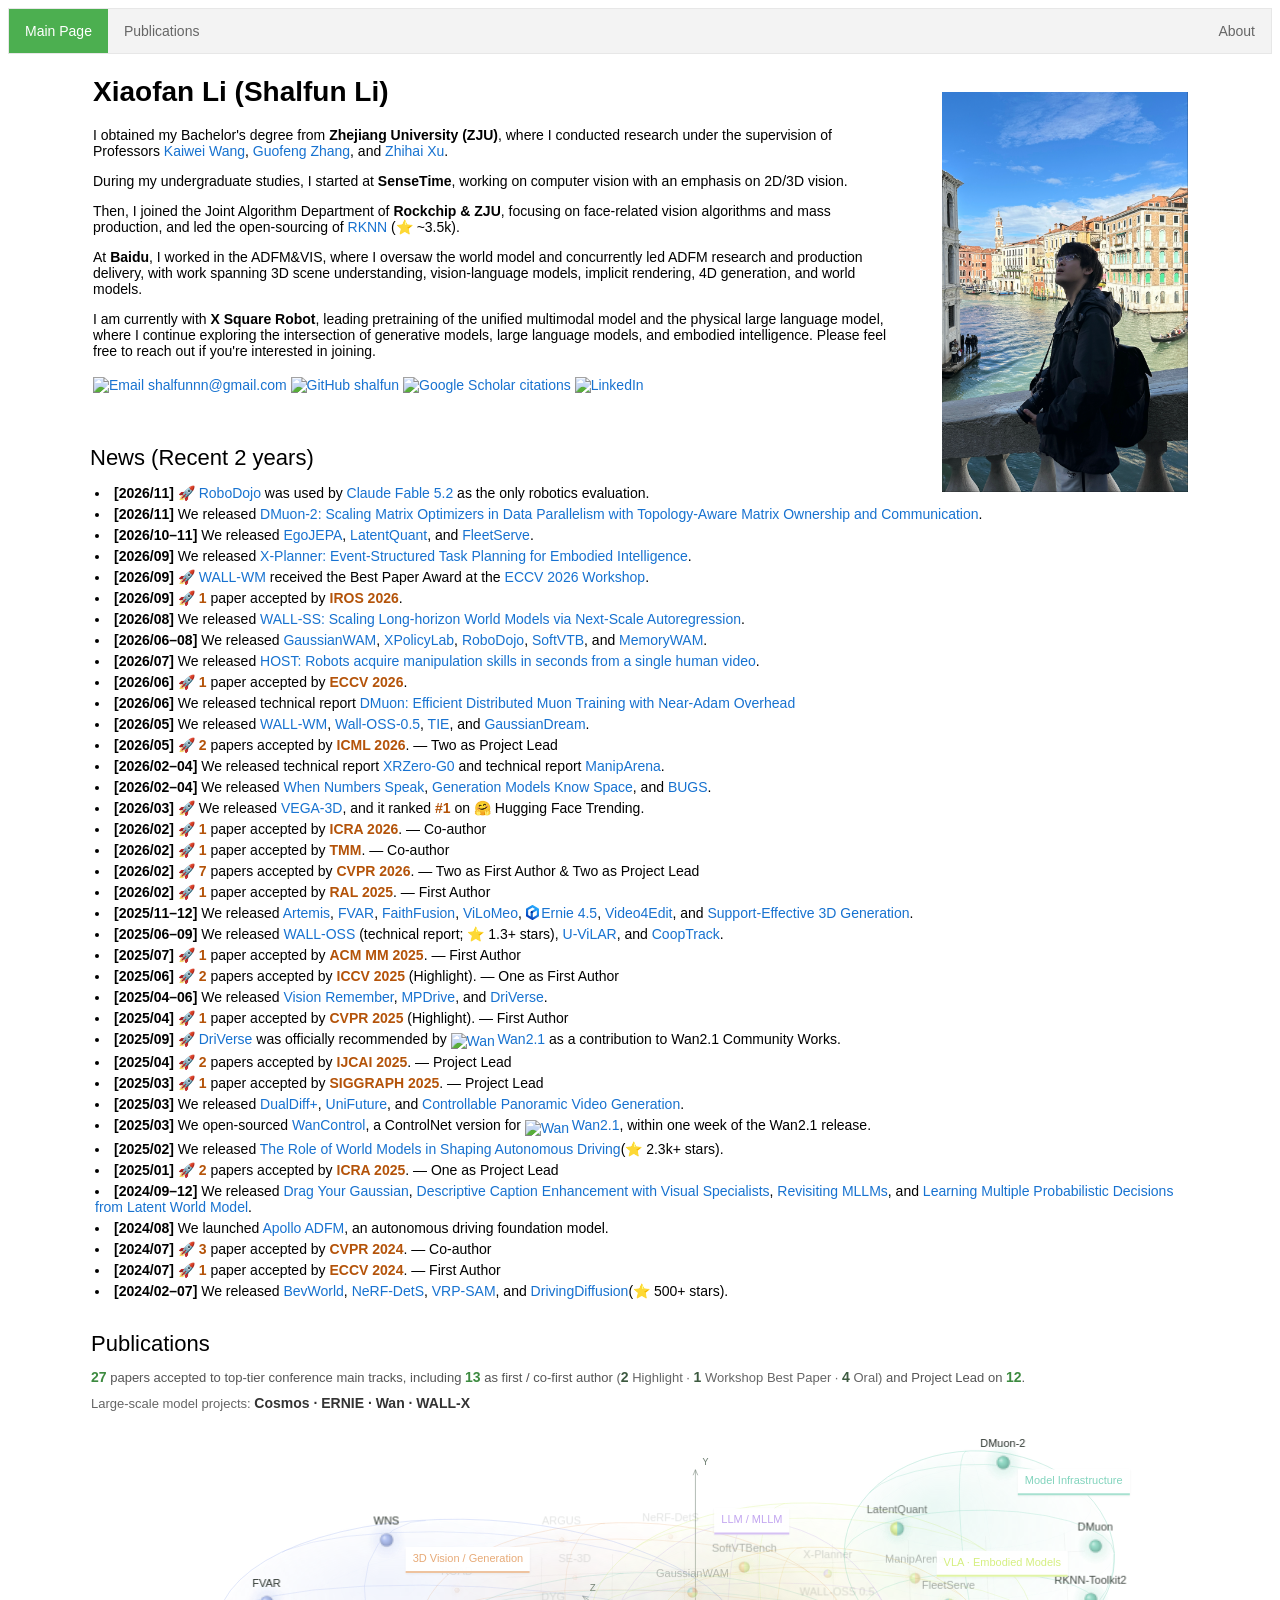
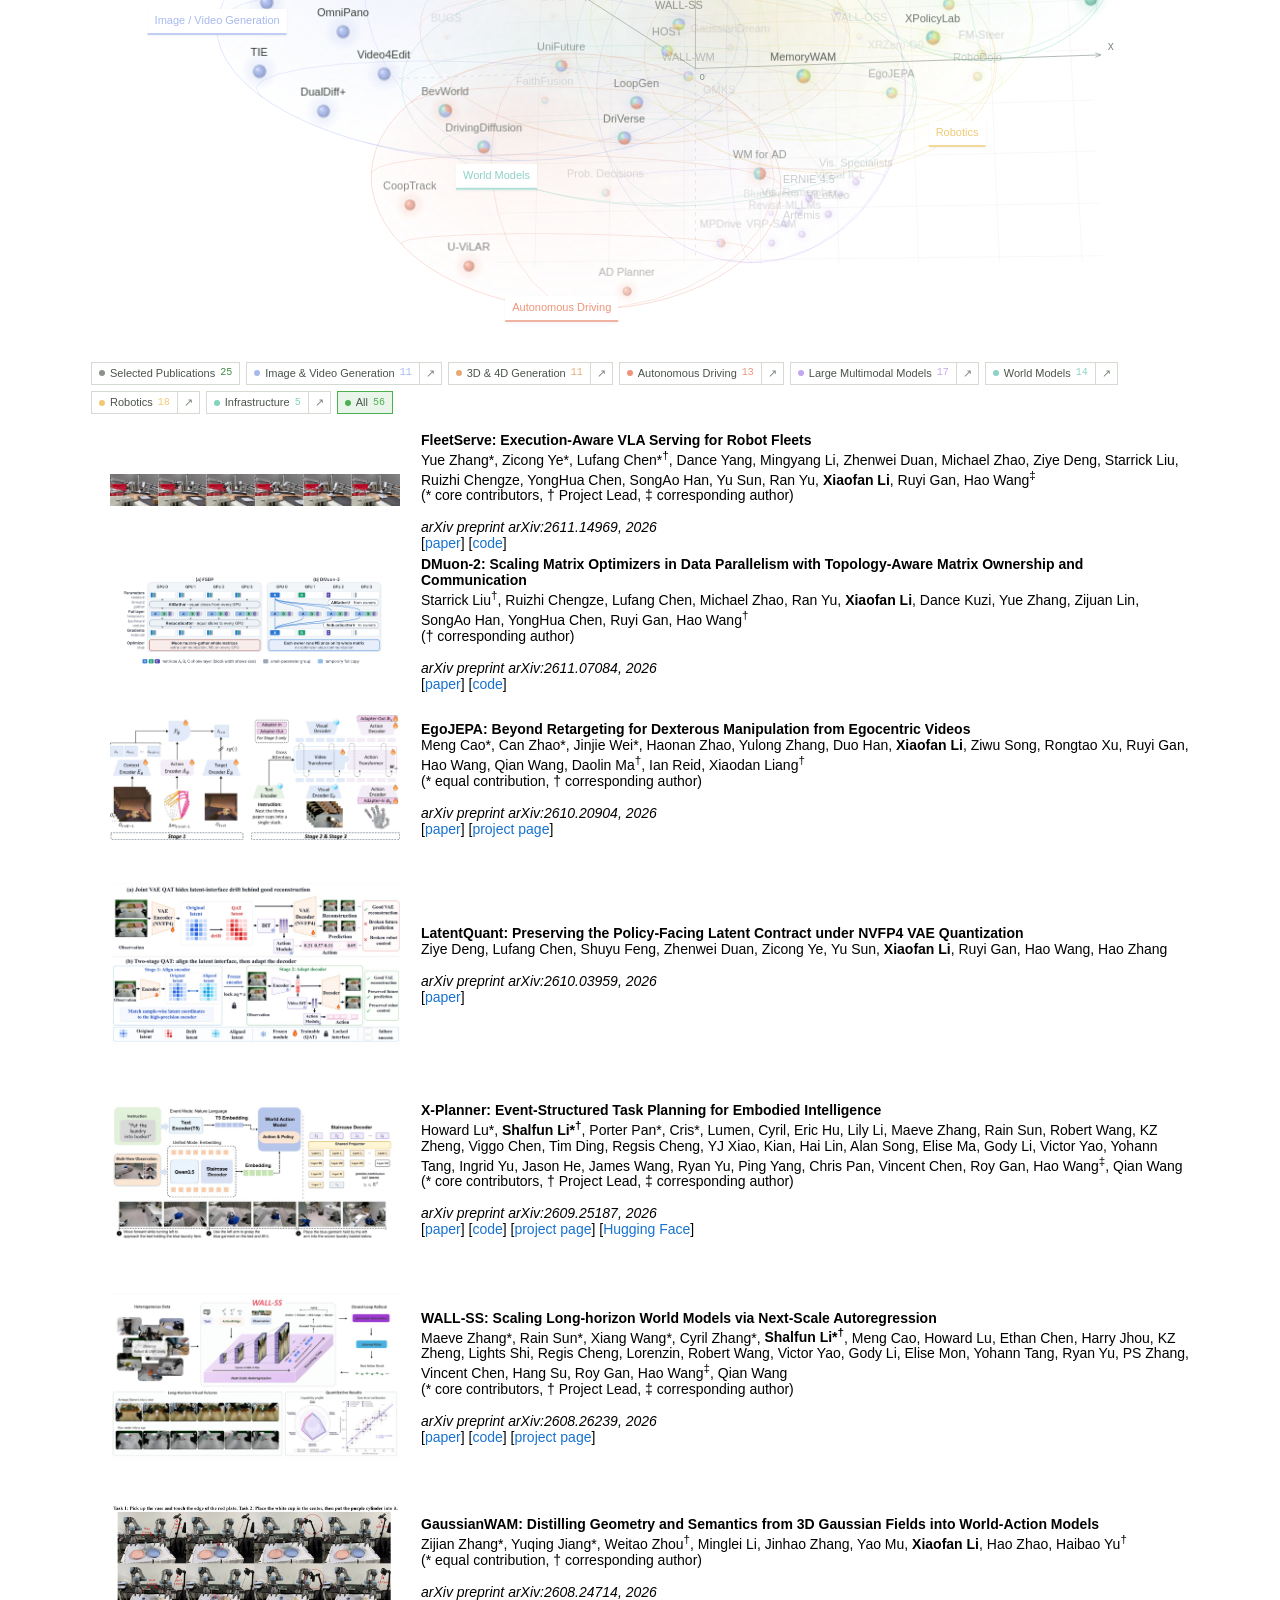
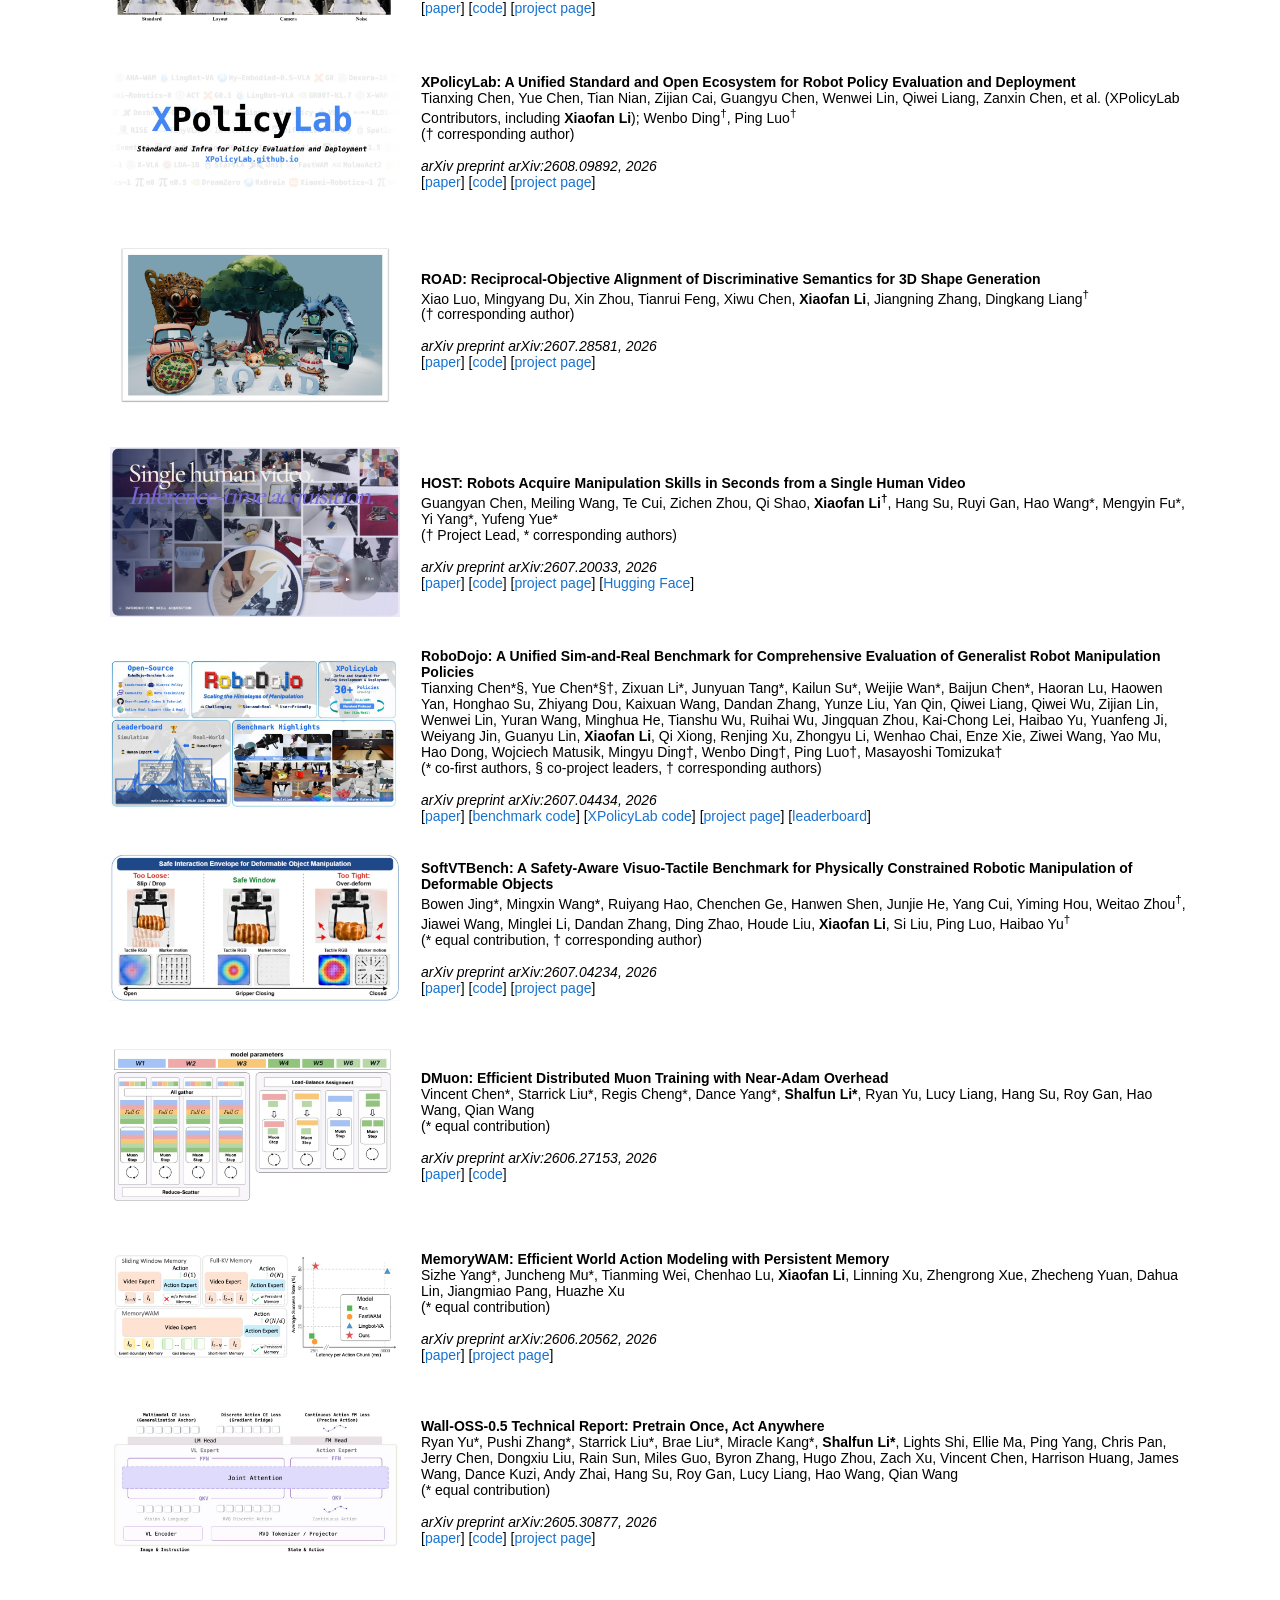
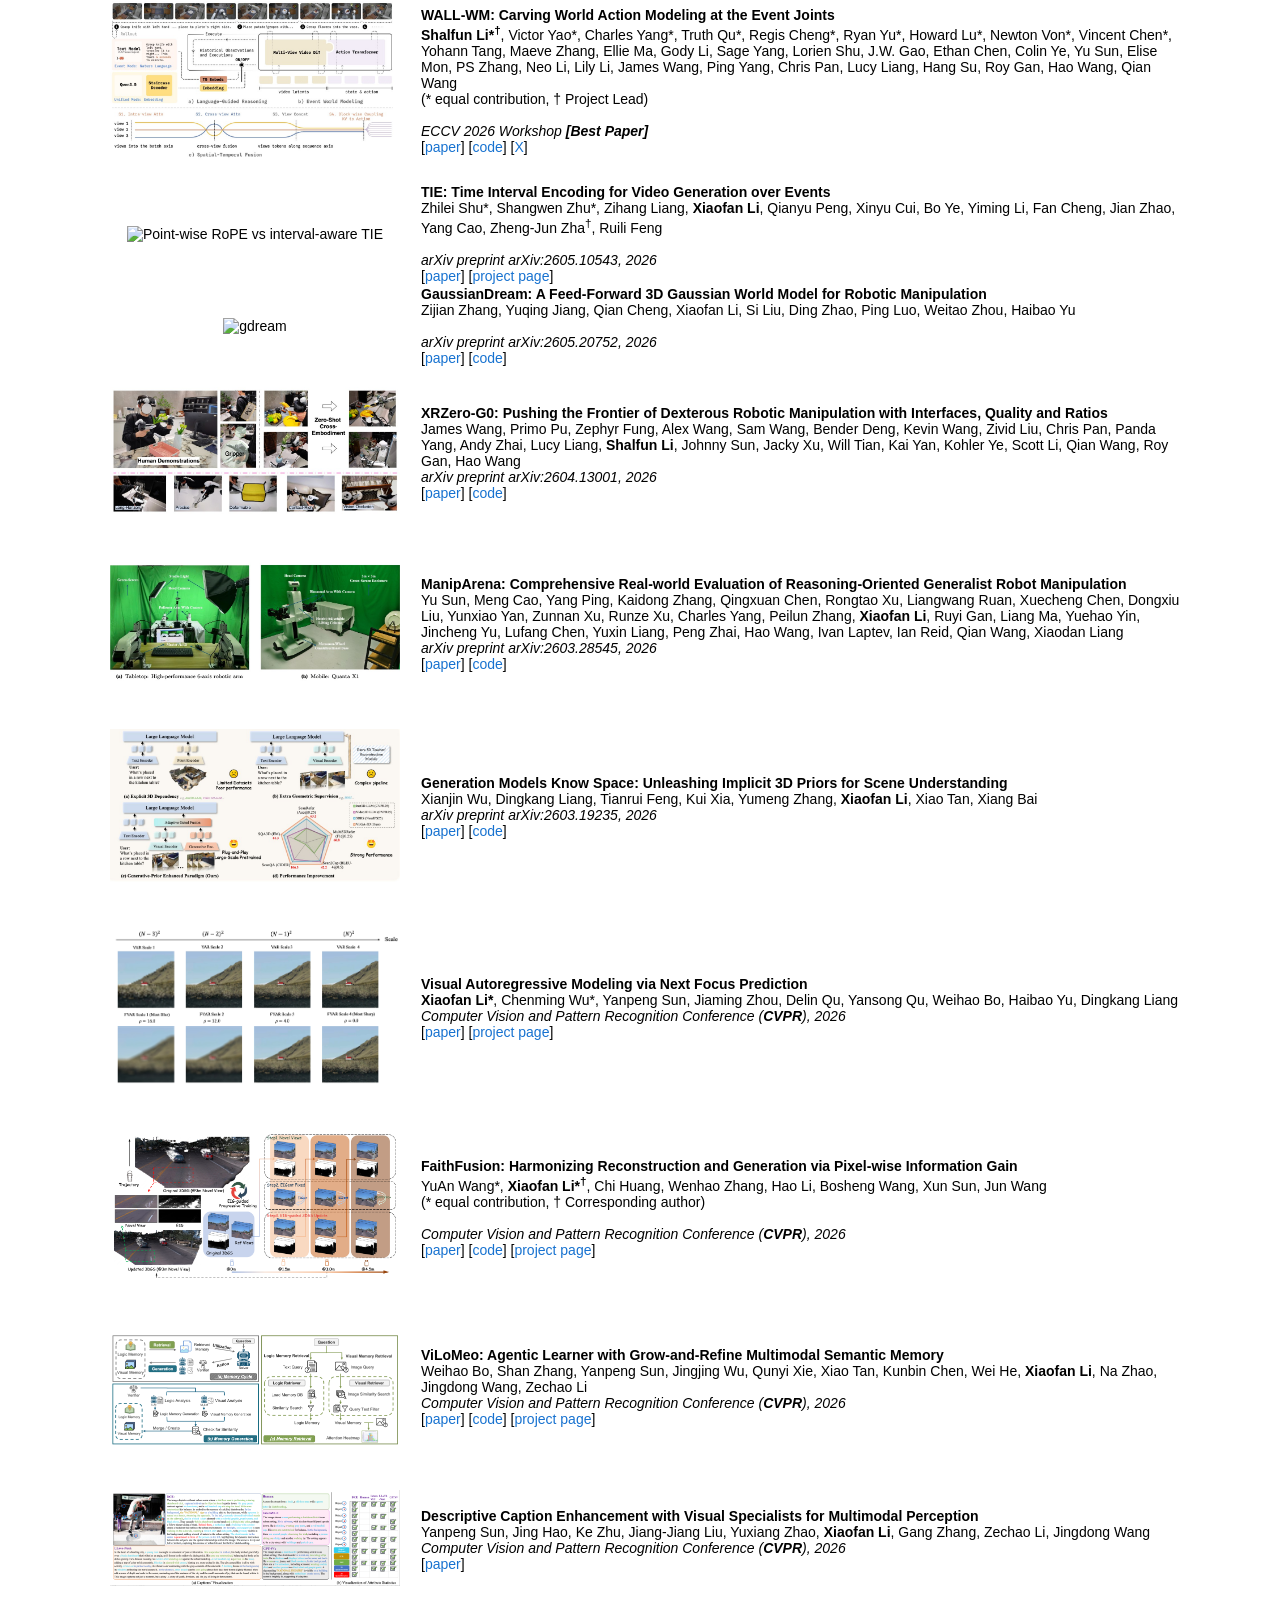
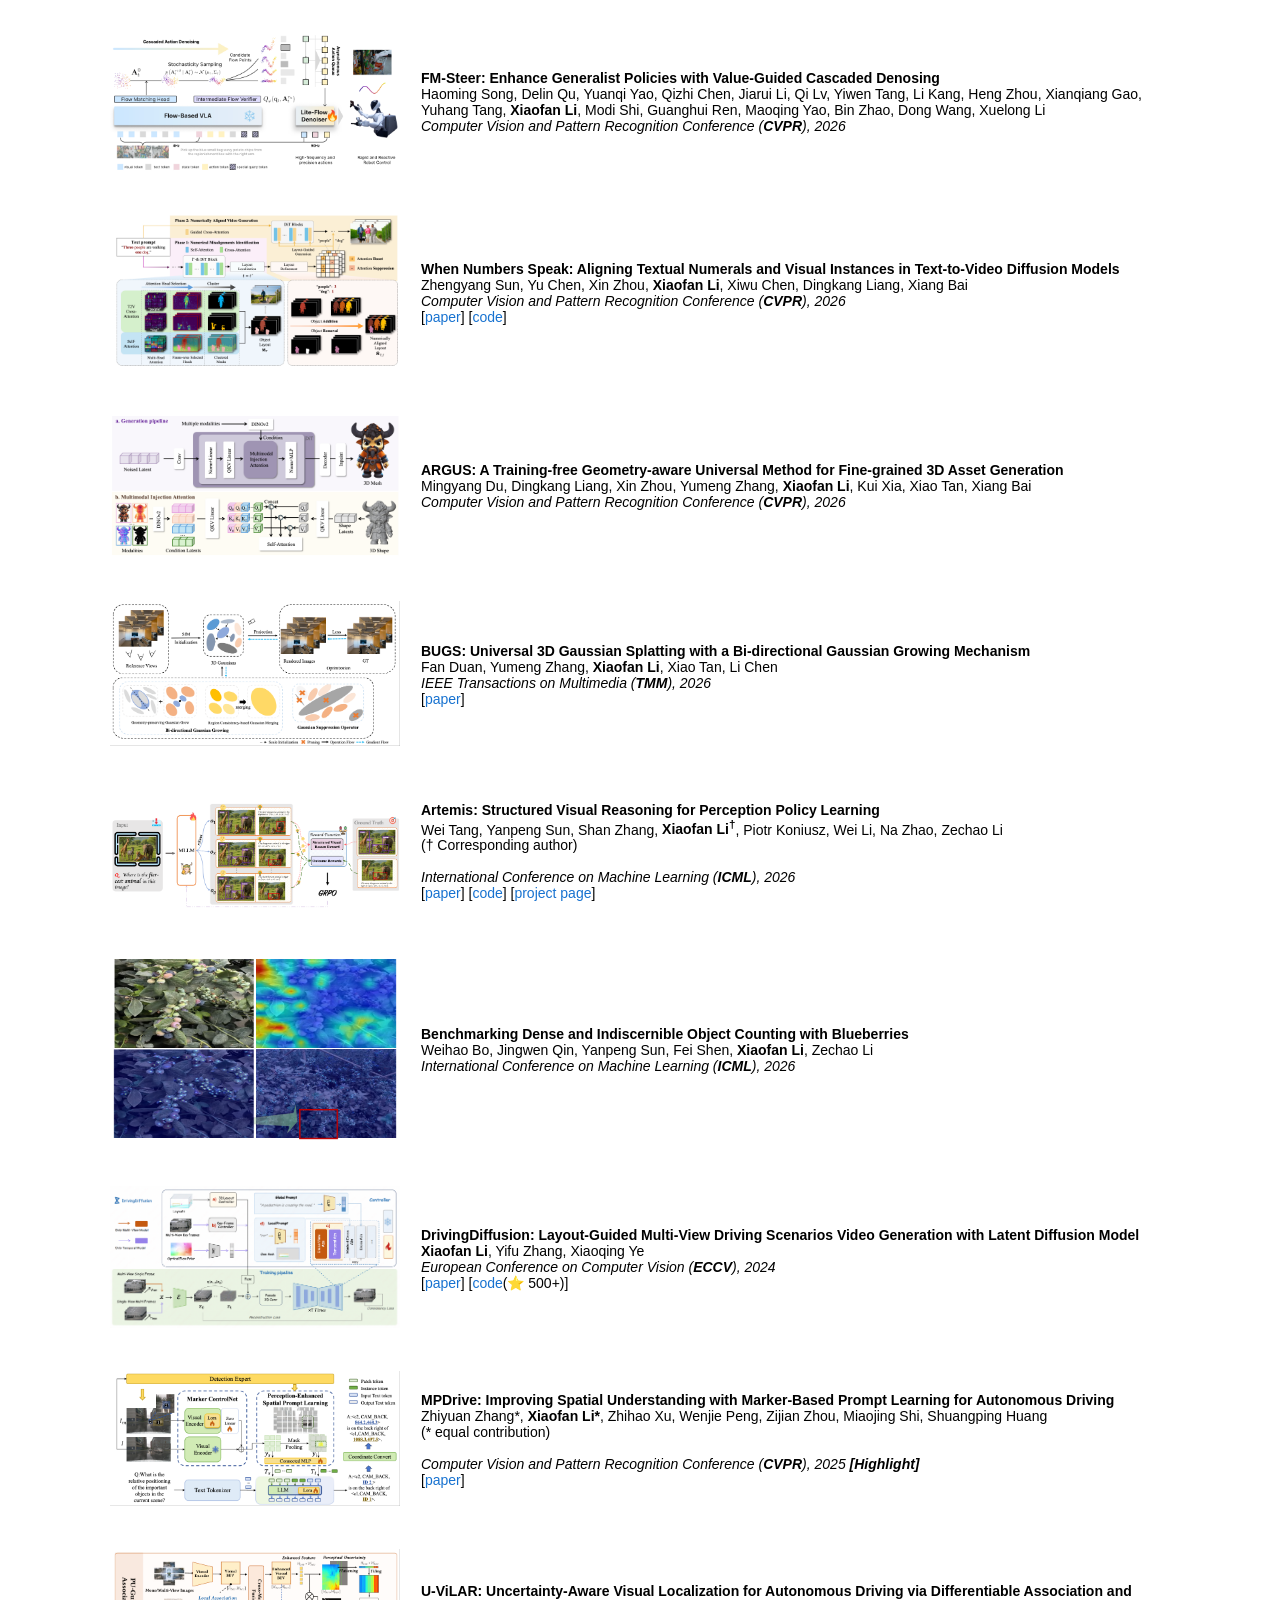
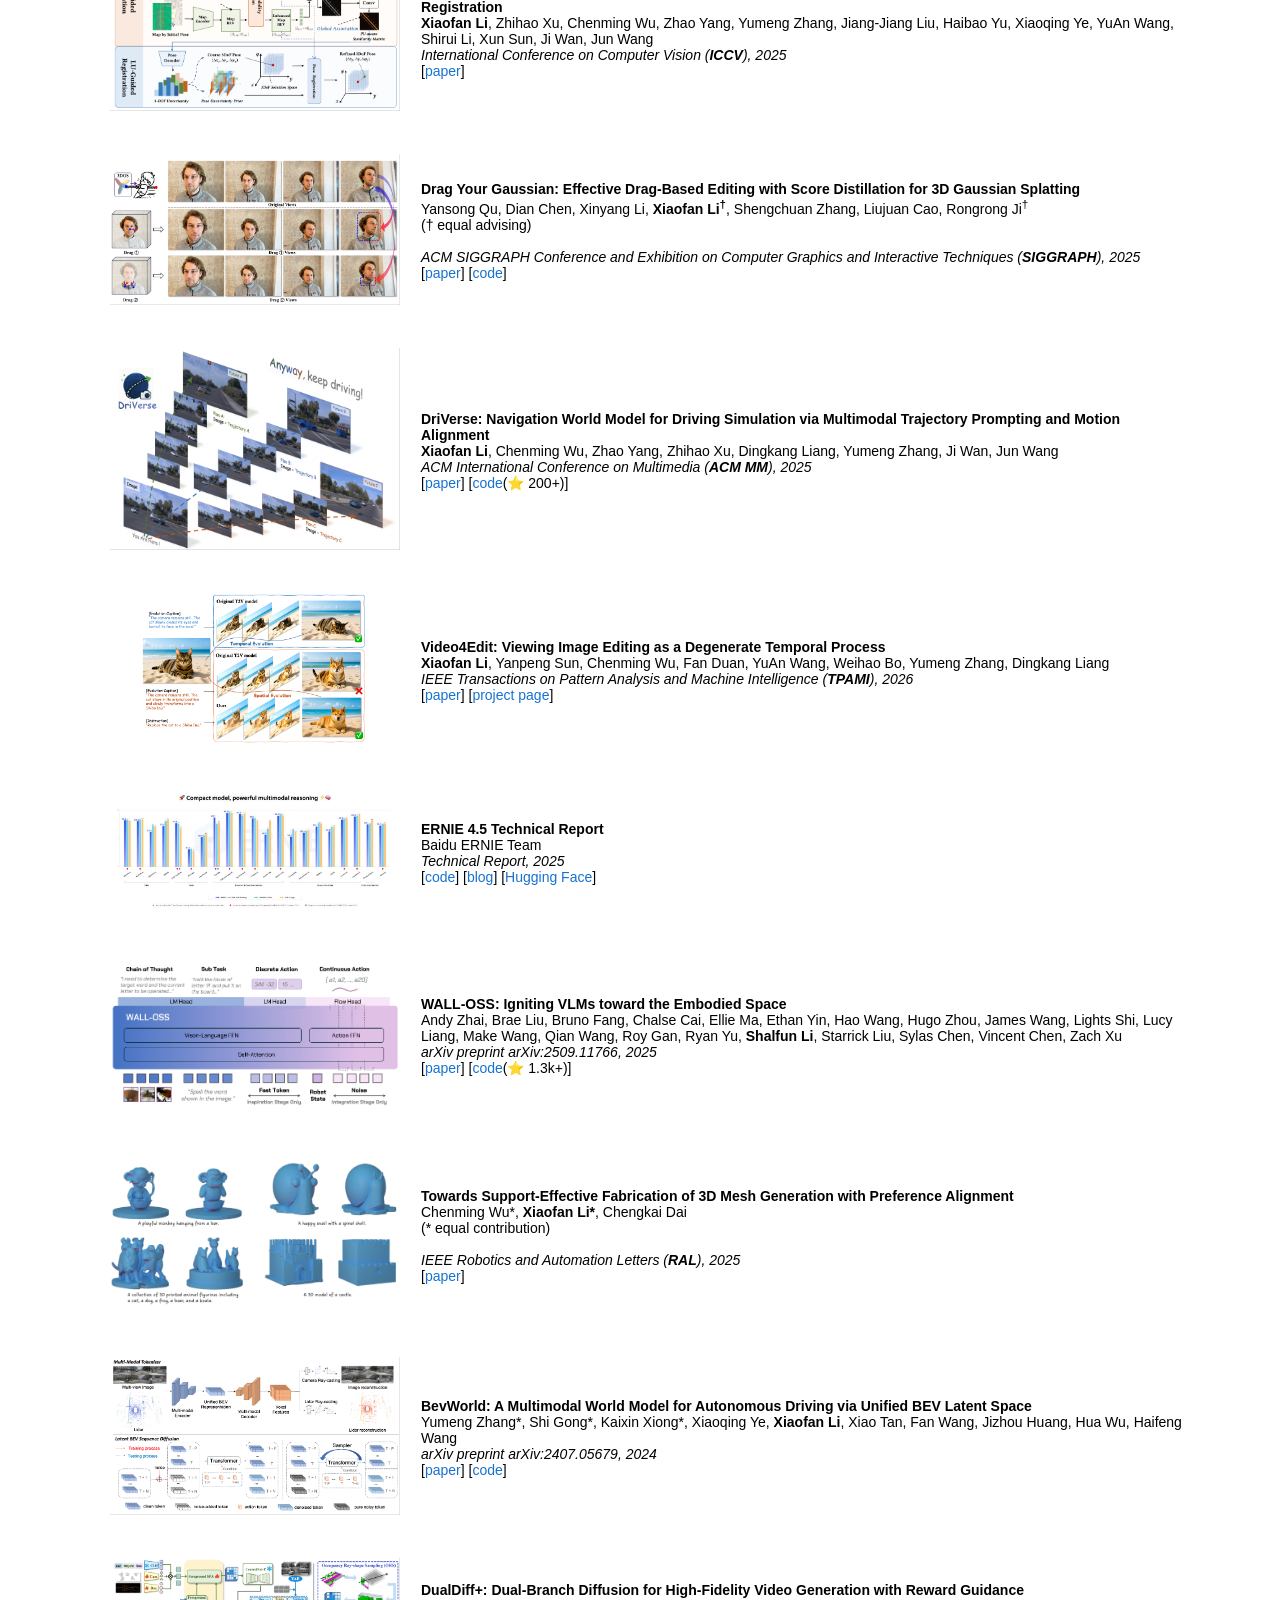
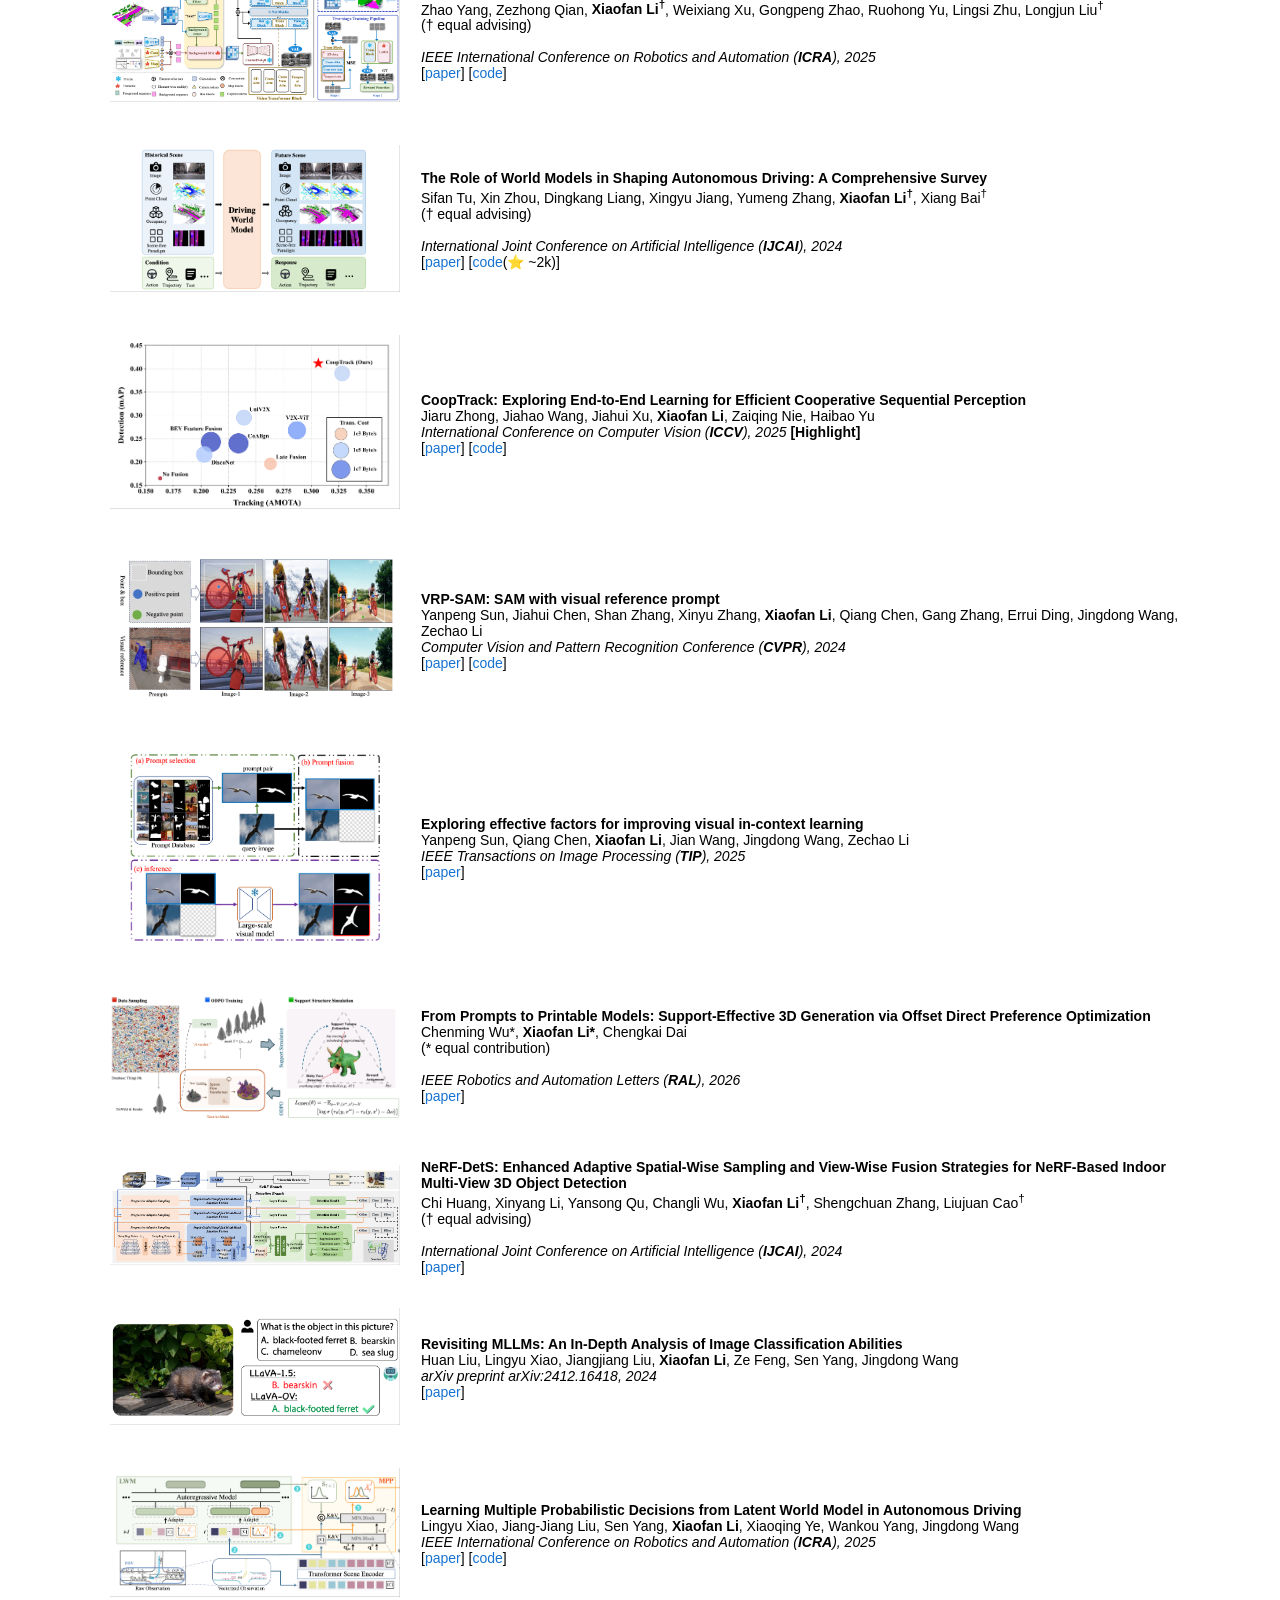
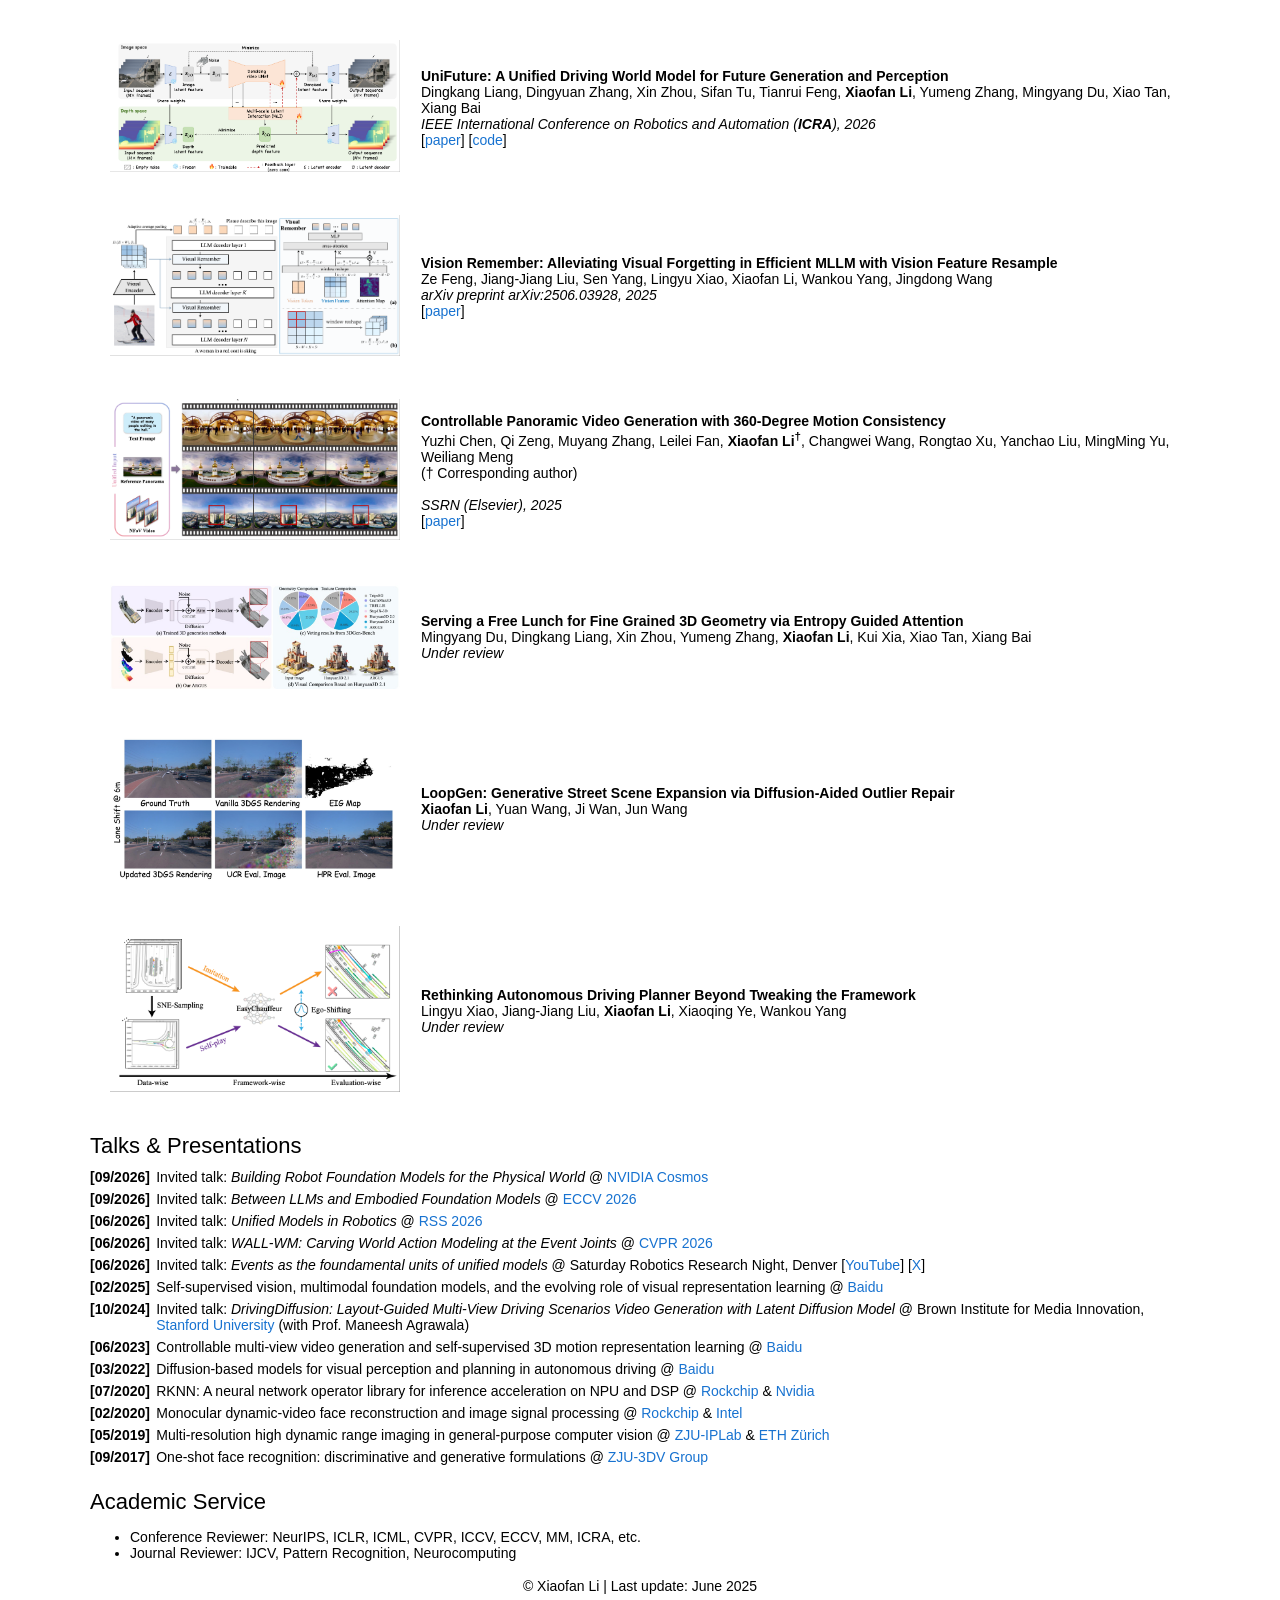
==== commit da9aa5ac: "fix: restore the weekly Google Scholar citation badge The site's own updater was blocked by Scholar " ====
--- a/index.html
+++ b/index.html
@@ -187,7 +187,7 @@
     <p>
       <a href="mailto:shalfunnn@gmail.com" title="shalfunnn@gmail.com"><img src="https://img.shields.io/badge/Email-shalfunnn%40gmail.com-9cf?logo=gmail&logoColor=EA4335&labelColor=f6f6f6&style=flat" alt="Email shalfunnn@gmail.com" style="vertical-align:-0.35em;height:20px;"></a>
       <a href="https://github.com/shalfun" target="_blank" rel="noopener"><img src="https://img.shields.io/badge/GitHub-shalfun-9cf?logo=github&logoColor=181717&labelColor=f6f6f6&style=flat" alt="GitHub shalfun" style="vertical-align:-0.35em;height:20px;"></a>
-      <a href="https://scholar.google.com/citations?user=pjZdkO4AAAAJ&hl=zh-CN" target="_blank" rel="noopener"><img src="https://img.shields.io/endpoint?url=https%3A%2F%2Fraw.githubusercontent.com%2Fshalfun%2Fshalfun.github.io%2Fmain%2Fassets%2Fgs-citations.json&amp;logo=Google%20Scholar&amp;labelColor=f6f6f6&amp;color=9cf&amp;style=flat&amp;label=citations" alt="Google Scholar citations" style="vertical-align:-0.35em;height:20px;"></a>
+      <a href="https://scholar.google.com/citations?user=pjZdkO4AAAAJ&hl=zh-CN" target="_blank" rel="noopener"><img src="https://img.shields.io/endpoint?url=https%3A%2F%2Fgoogle-scholar-badge.vercel.app%2Fcitations%3Fuser%3DpjZdkO4AAAAJ&amp;logo=Google%20Scholar&amp;labelColor=f6f6f6&amp;color=9cf&amp;style=flat&amp;label=citations" alt="Google Scholar citations" style="vertical-align:-0.35em;height:20px;"></a>
       <a href="https://www.linkedin.com/in/%E6%99%93%E5%B8%86-%E6%9D%8E-294991291/details/experience/edit/forms/new" target="_blank" rel="noopener"><img src="https://img.shields.io/badge/LinkedIn-Xiaofan%20Li-9cf?logo=linkedin&logoColor=0A66C2&labelColor=f6f6f6&style=flat" alt="LinkedIn" style="vertical-align:-0.35em;height:20px;"></a>
     </p>
   </td>
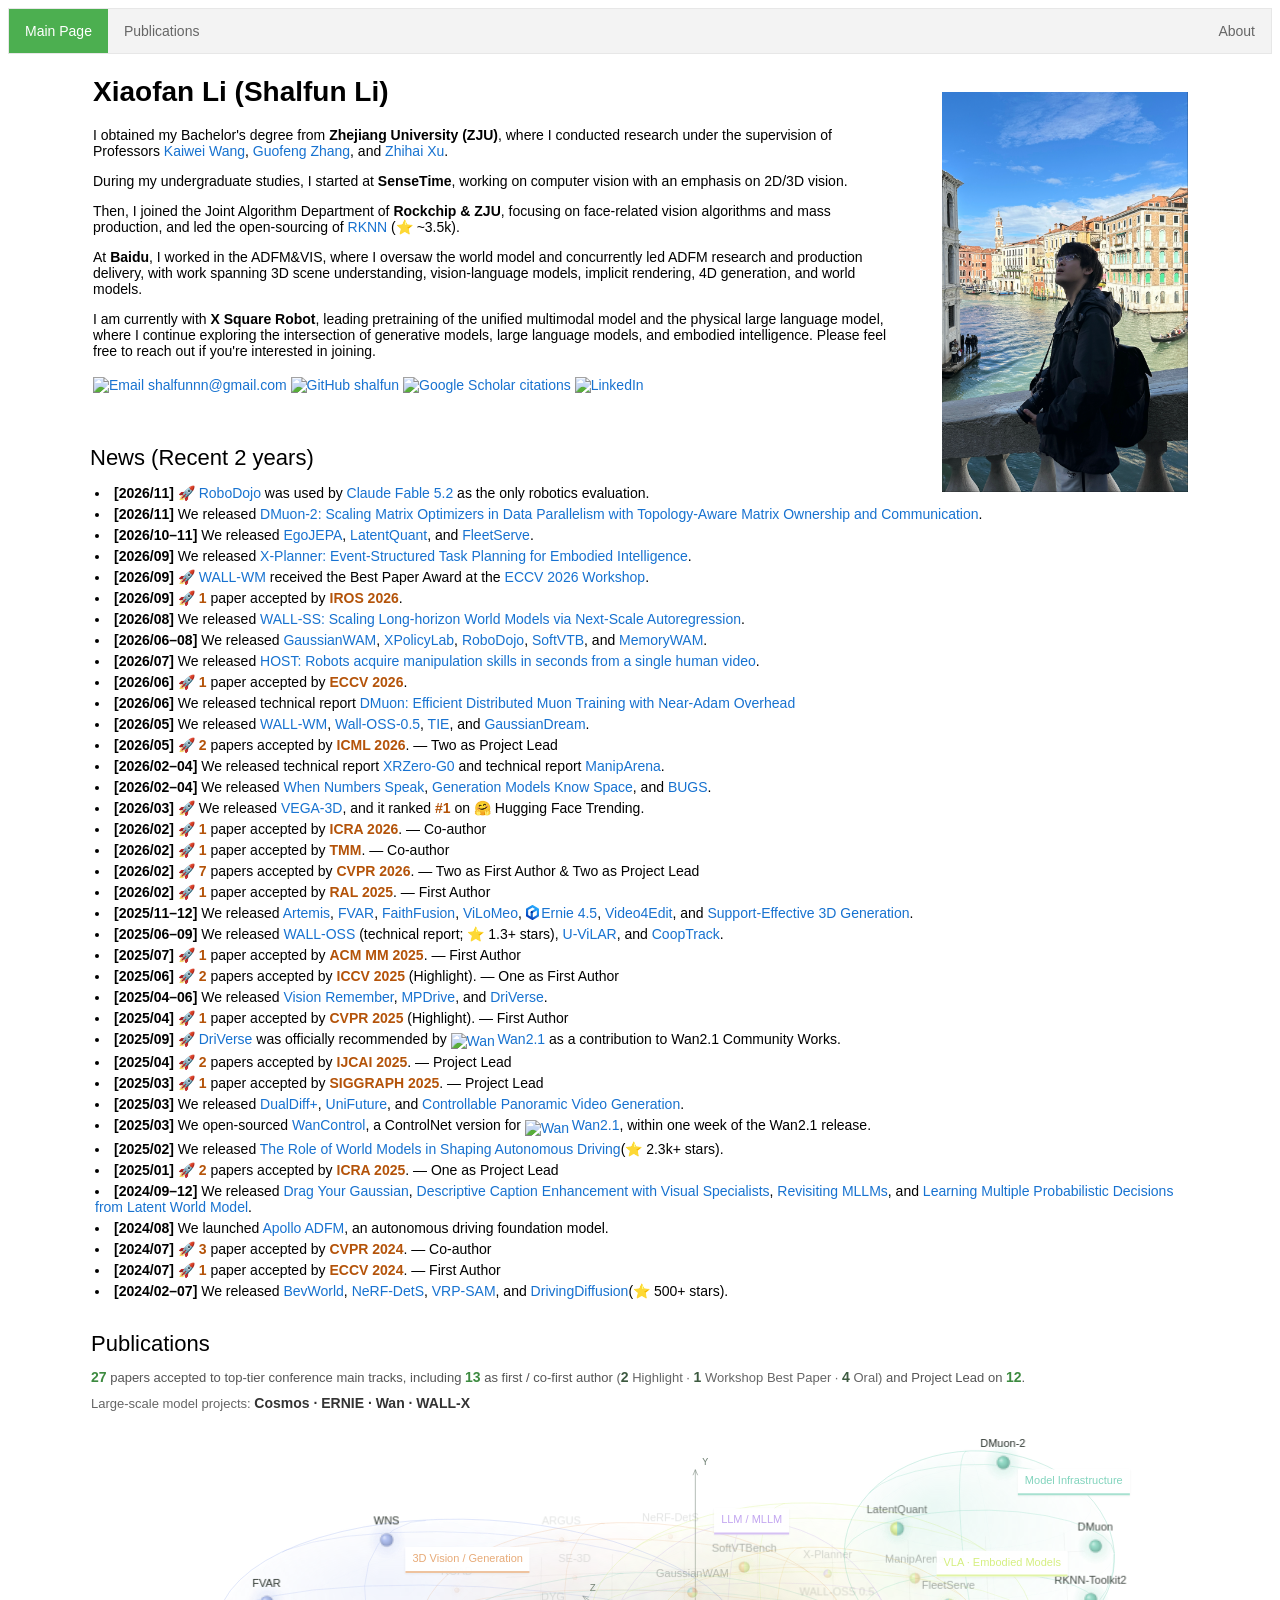
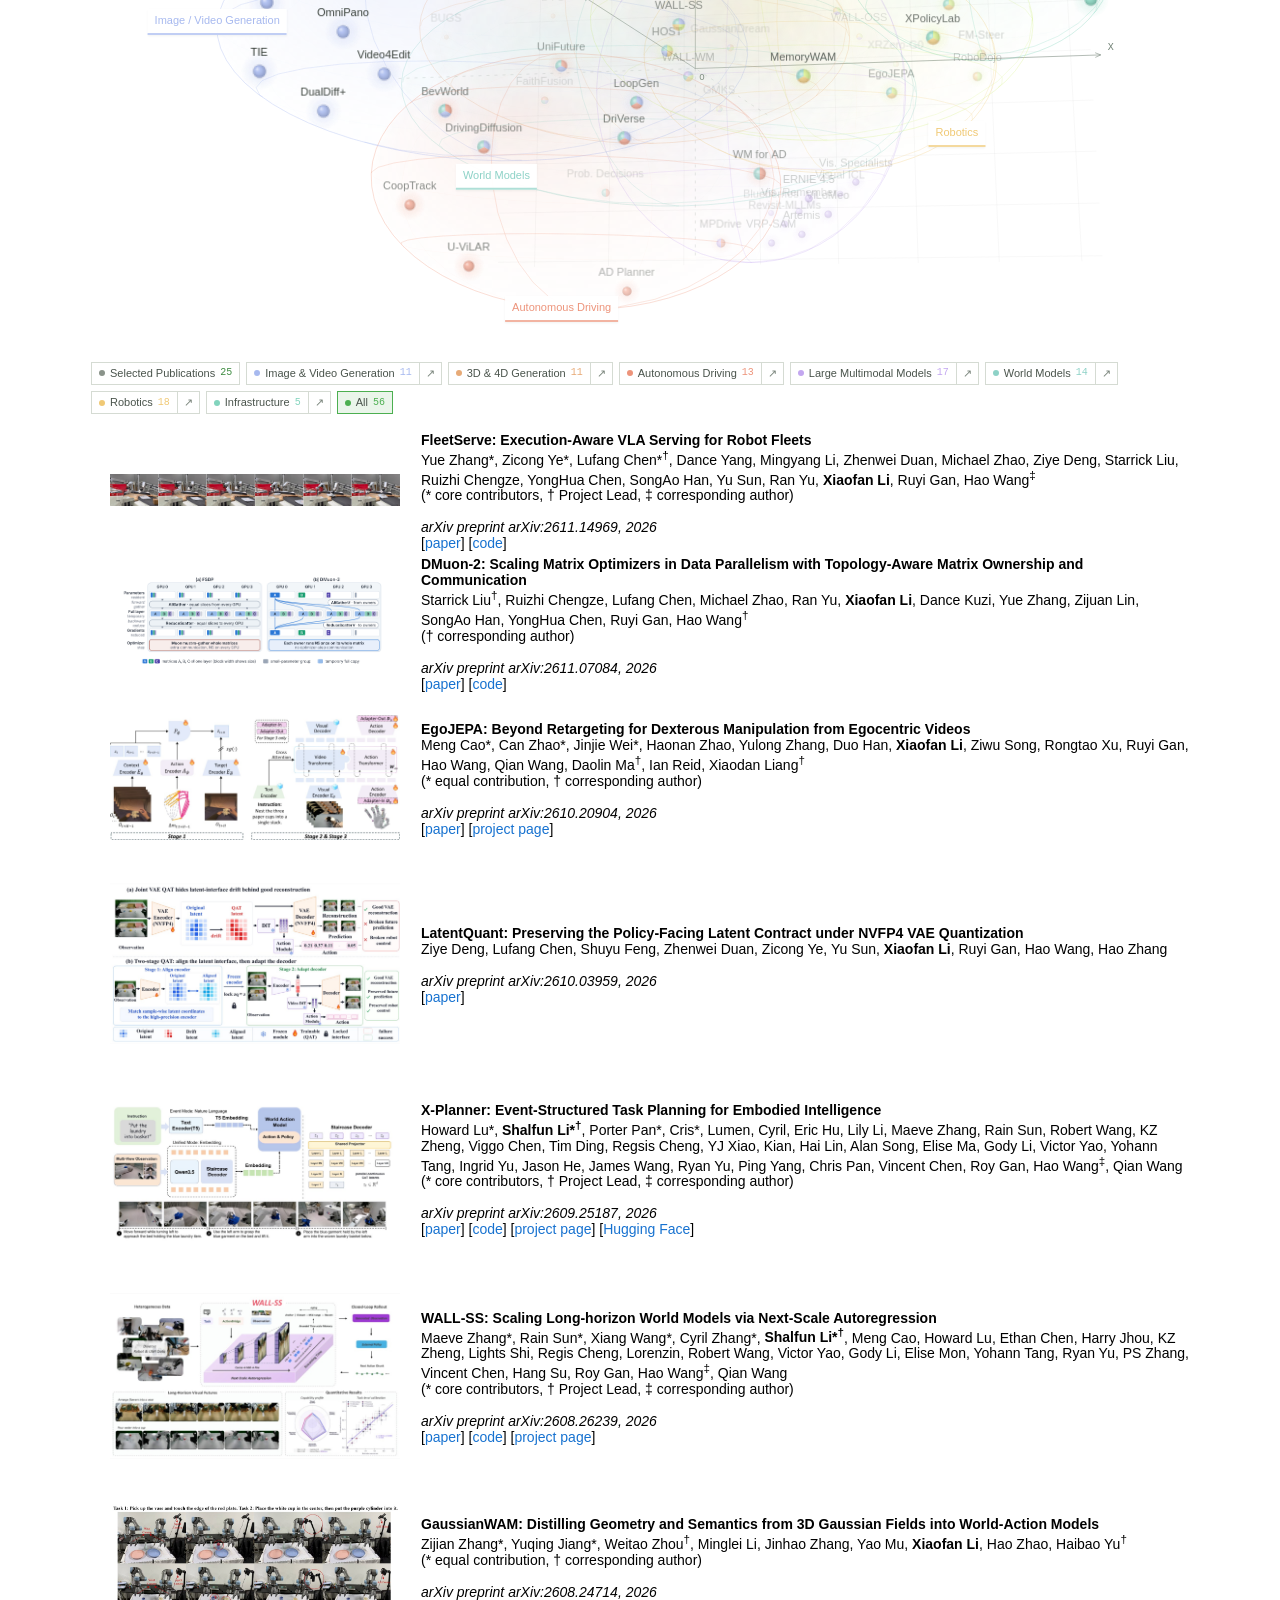
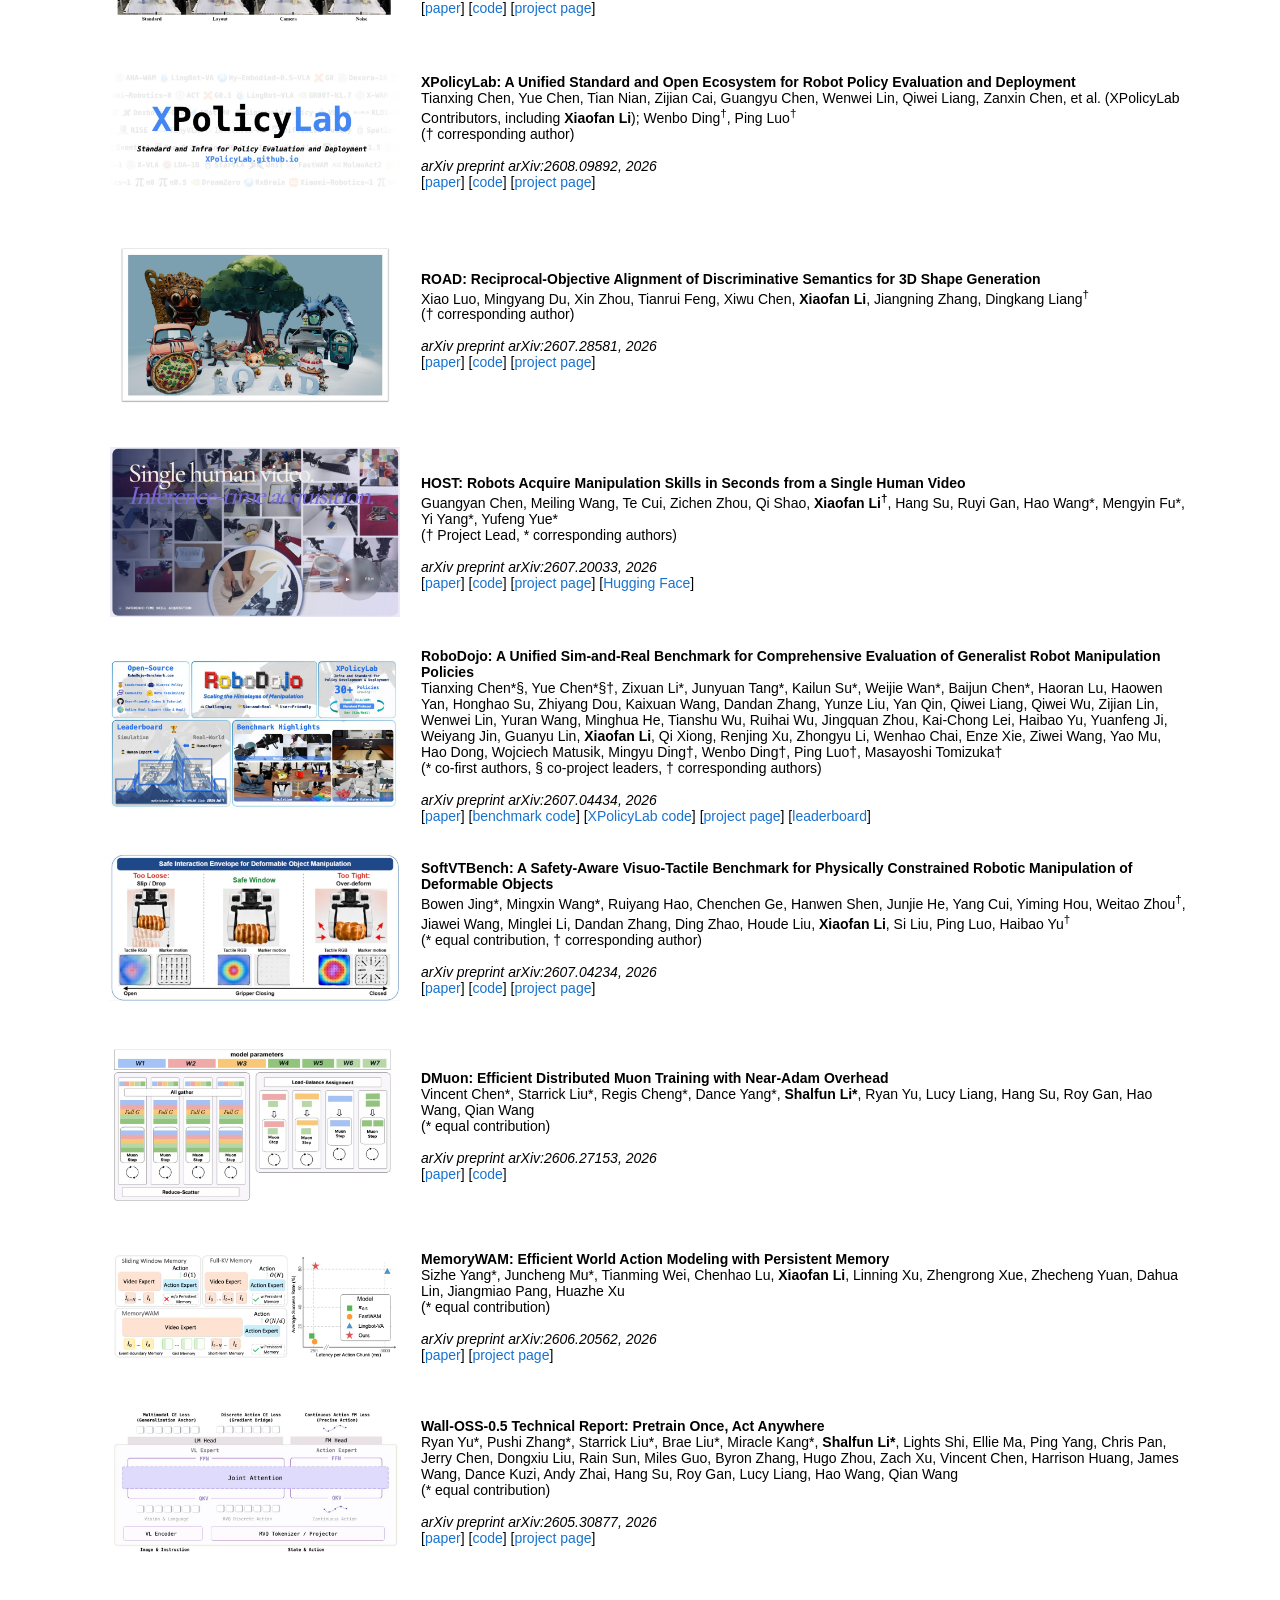
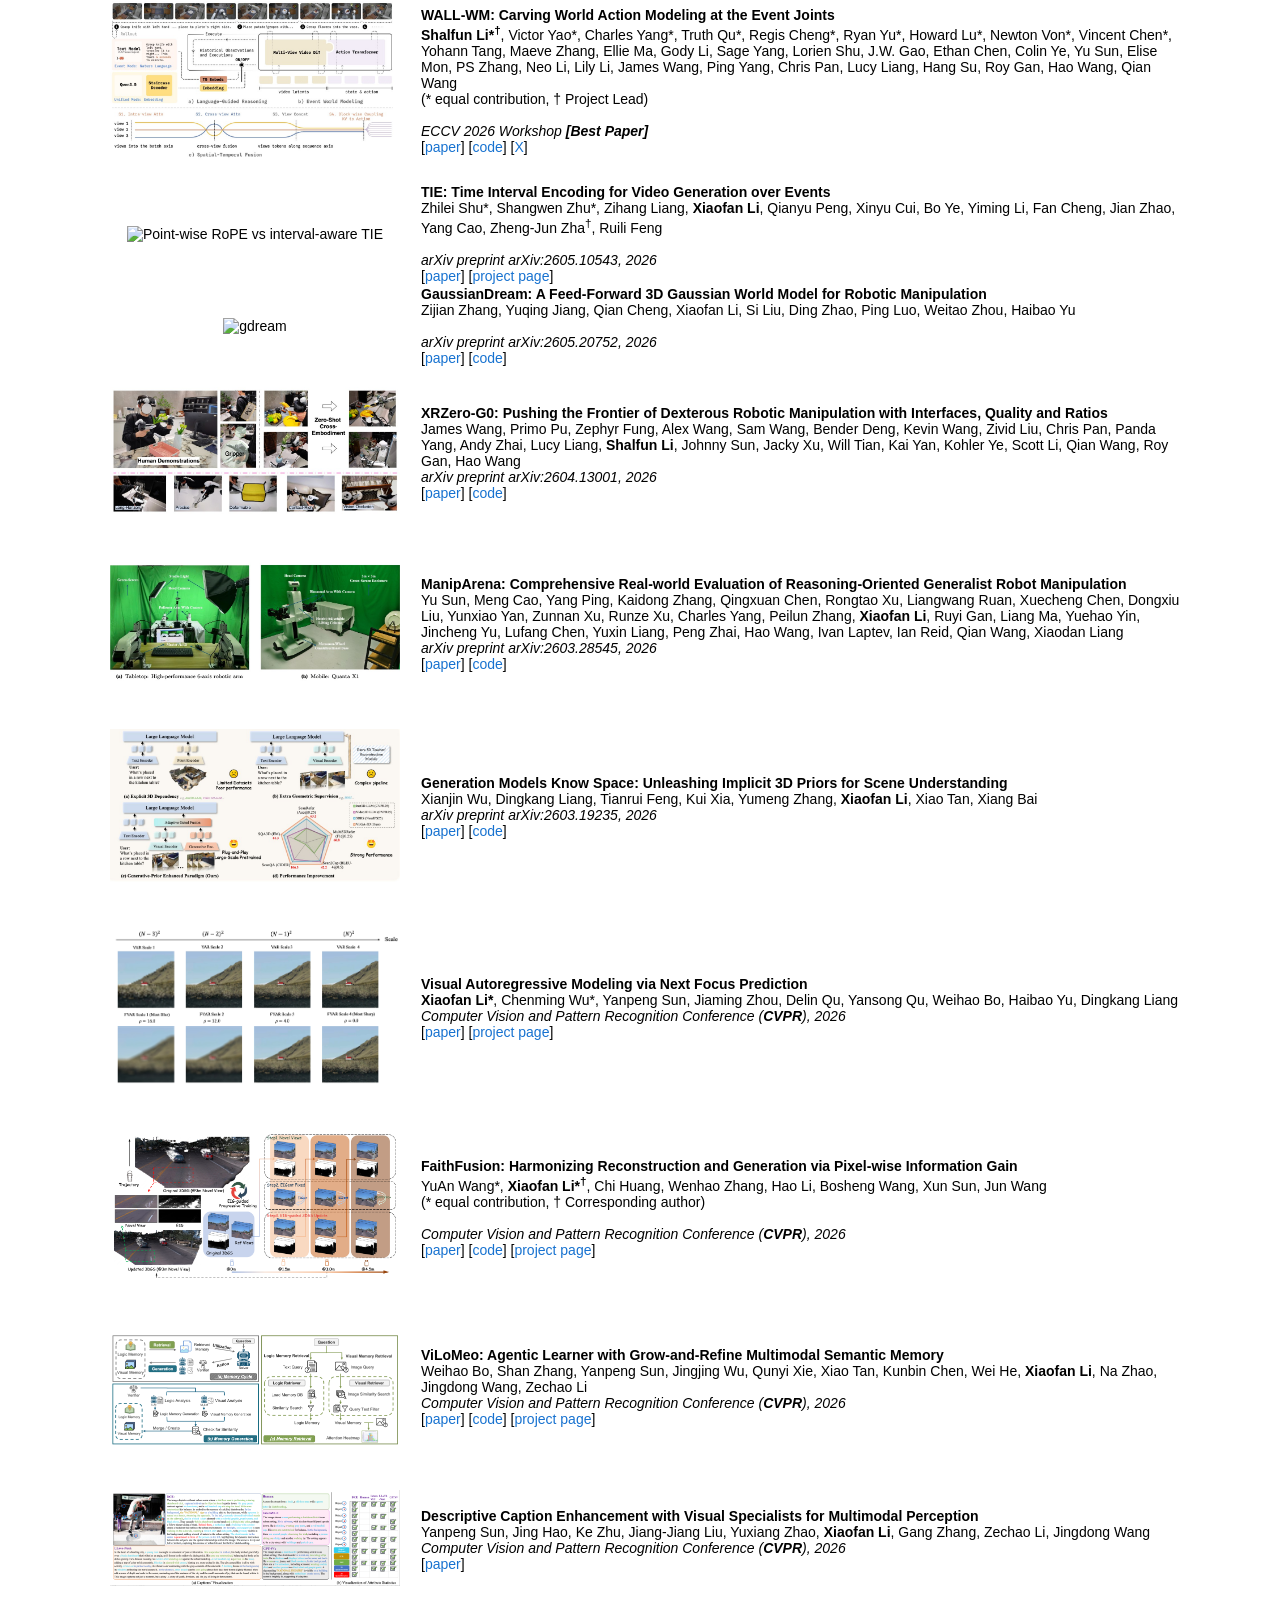
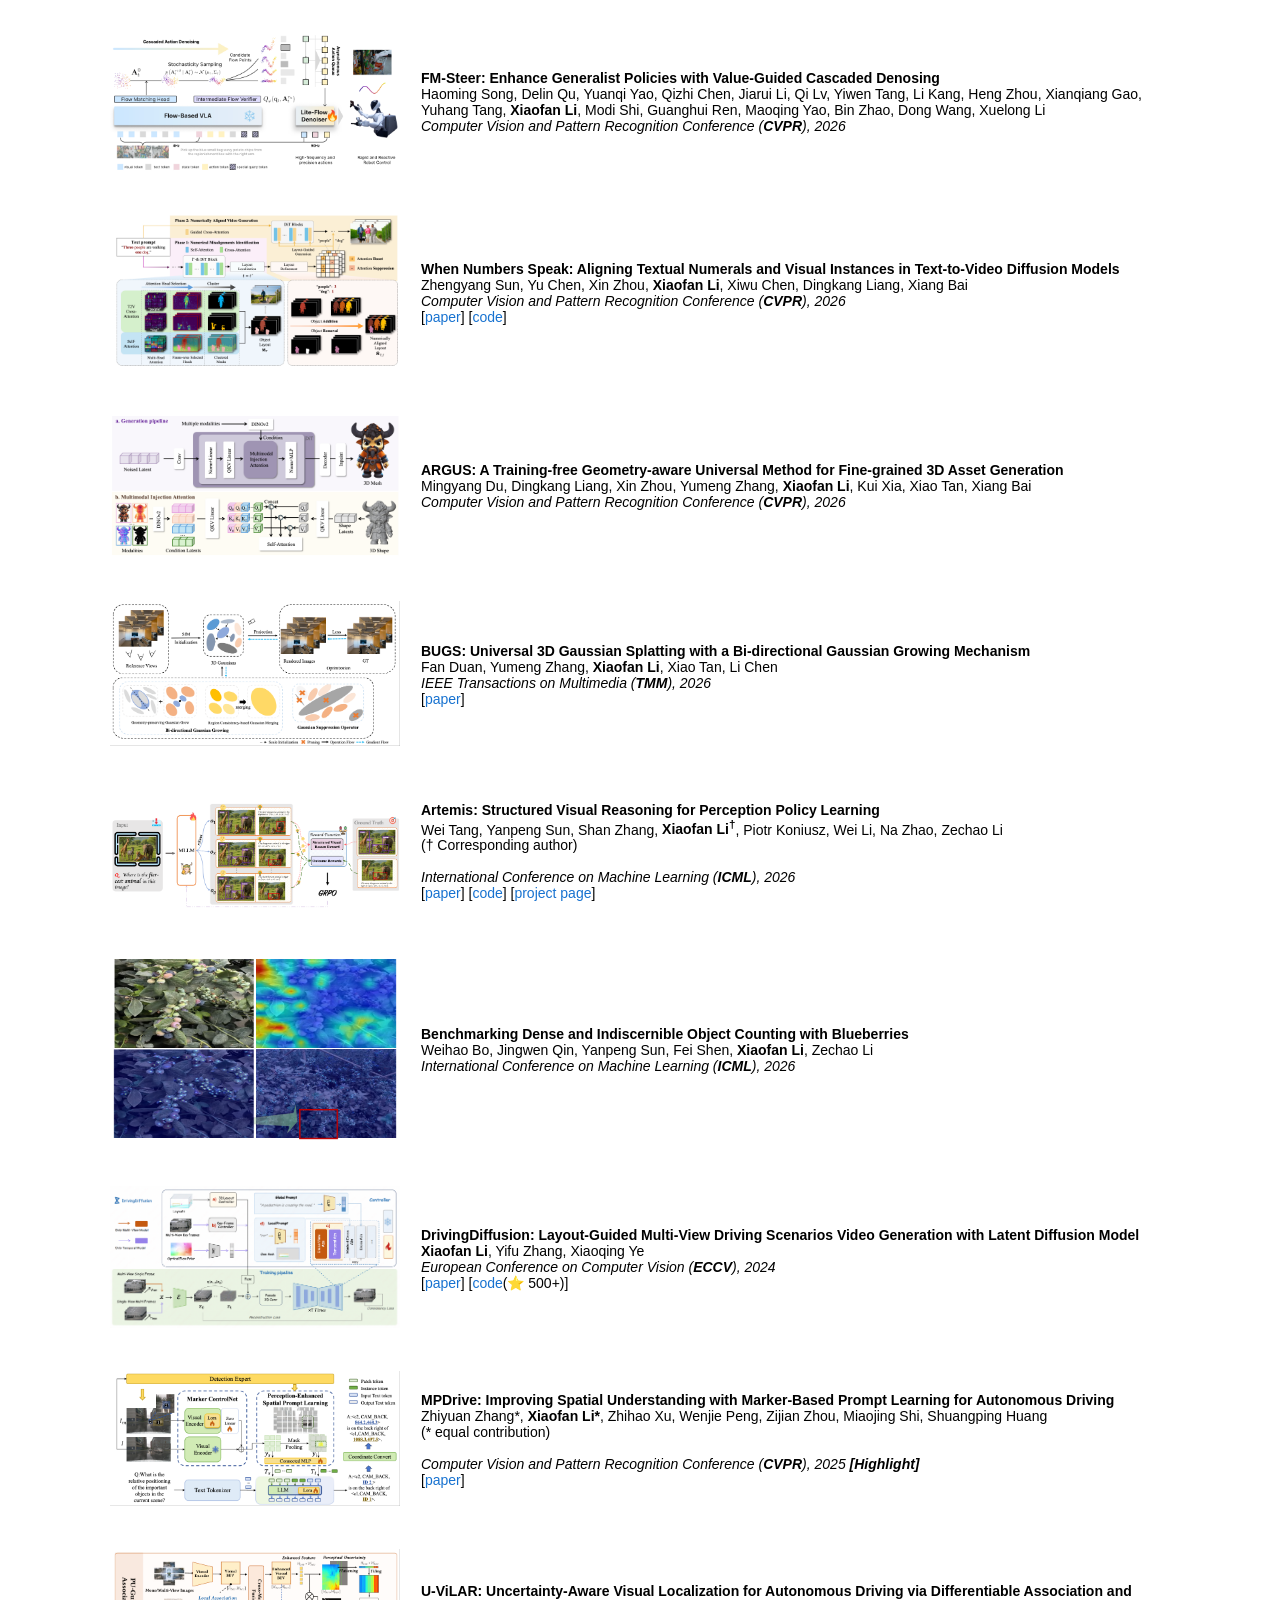
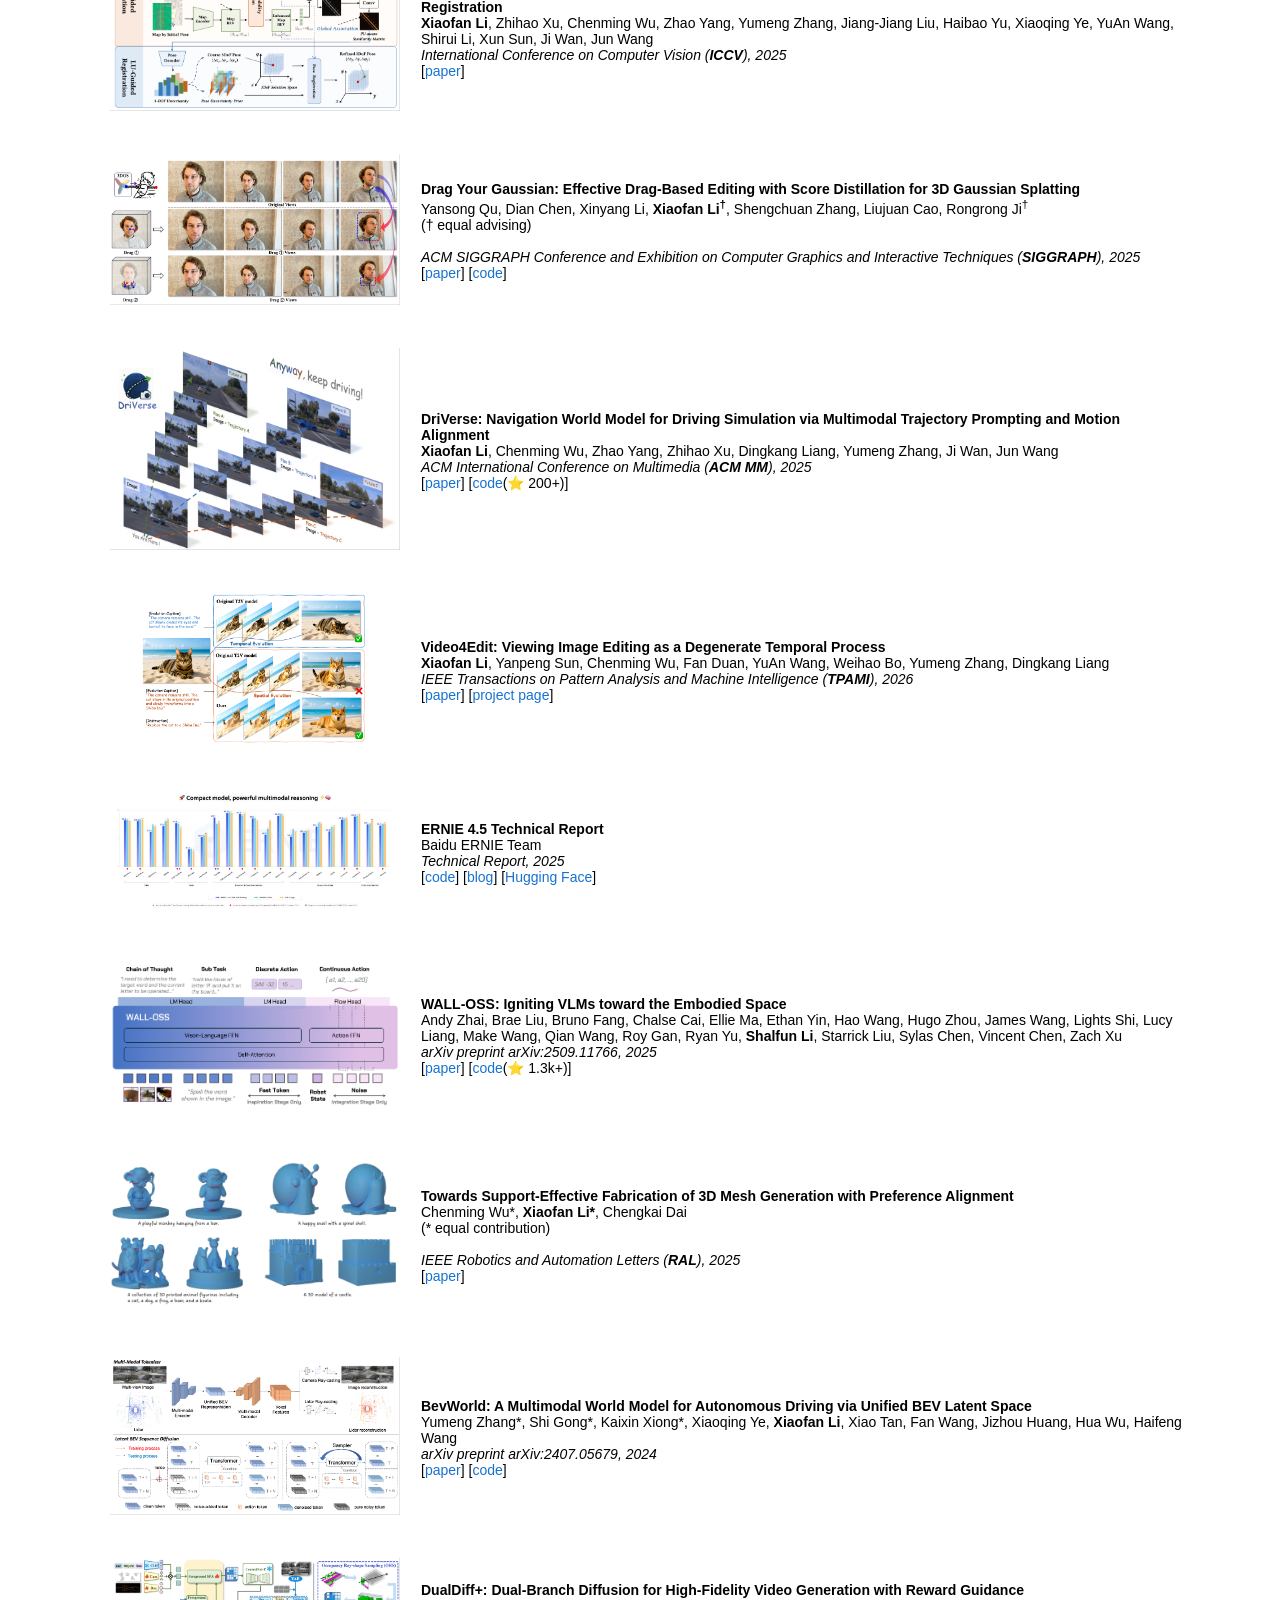
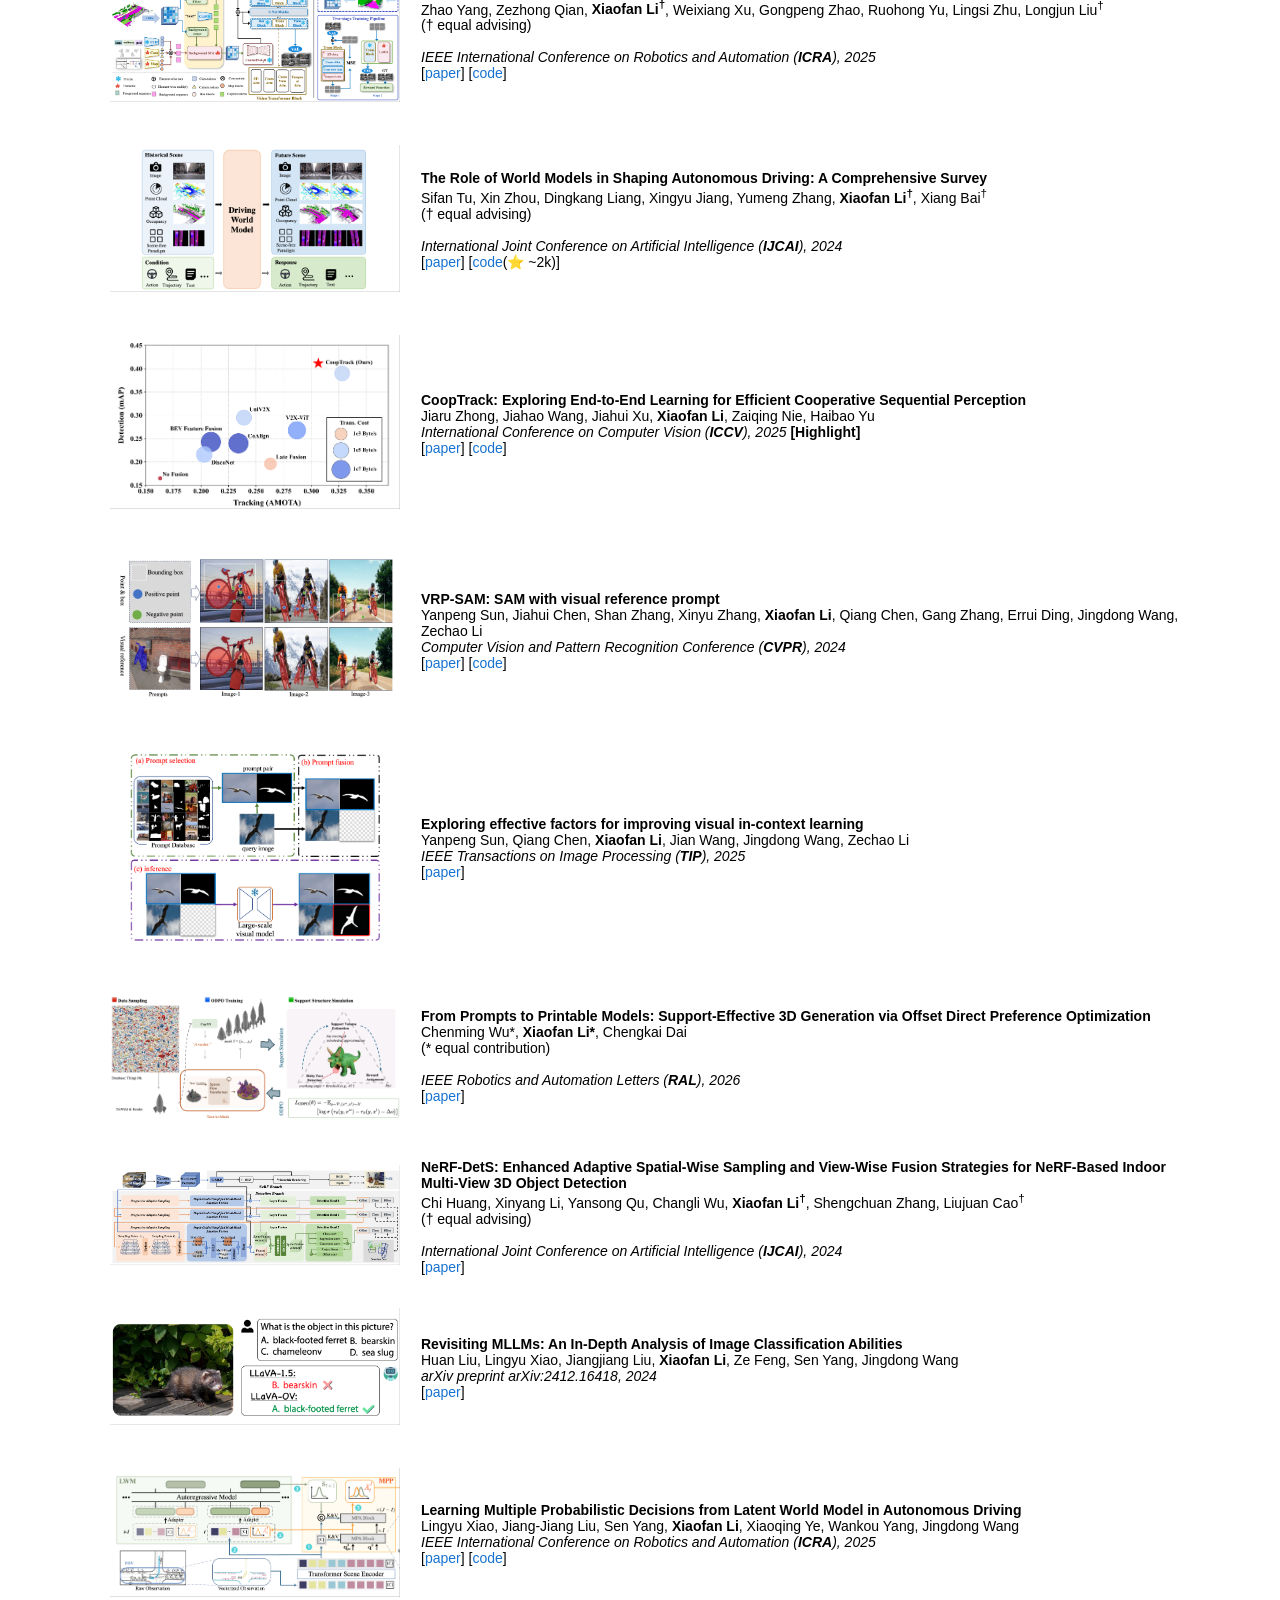
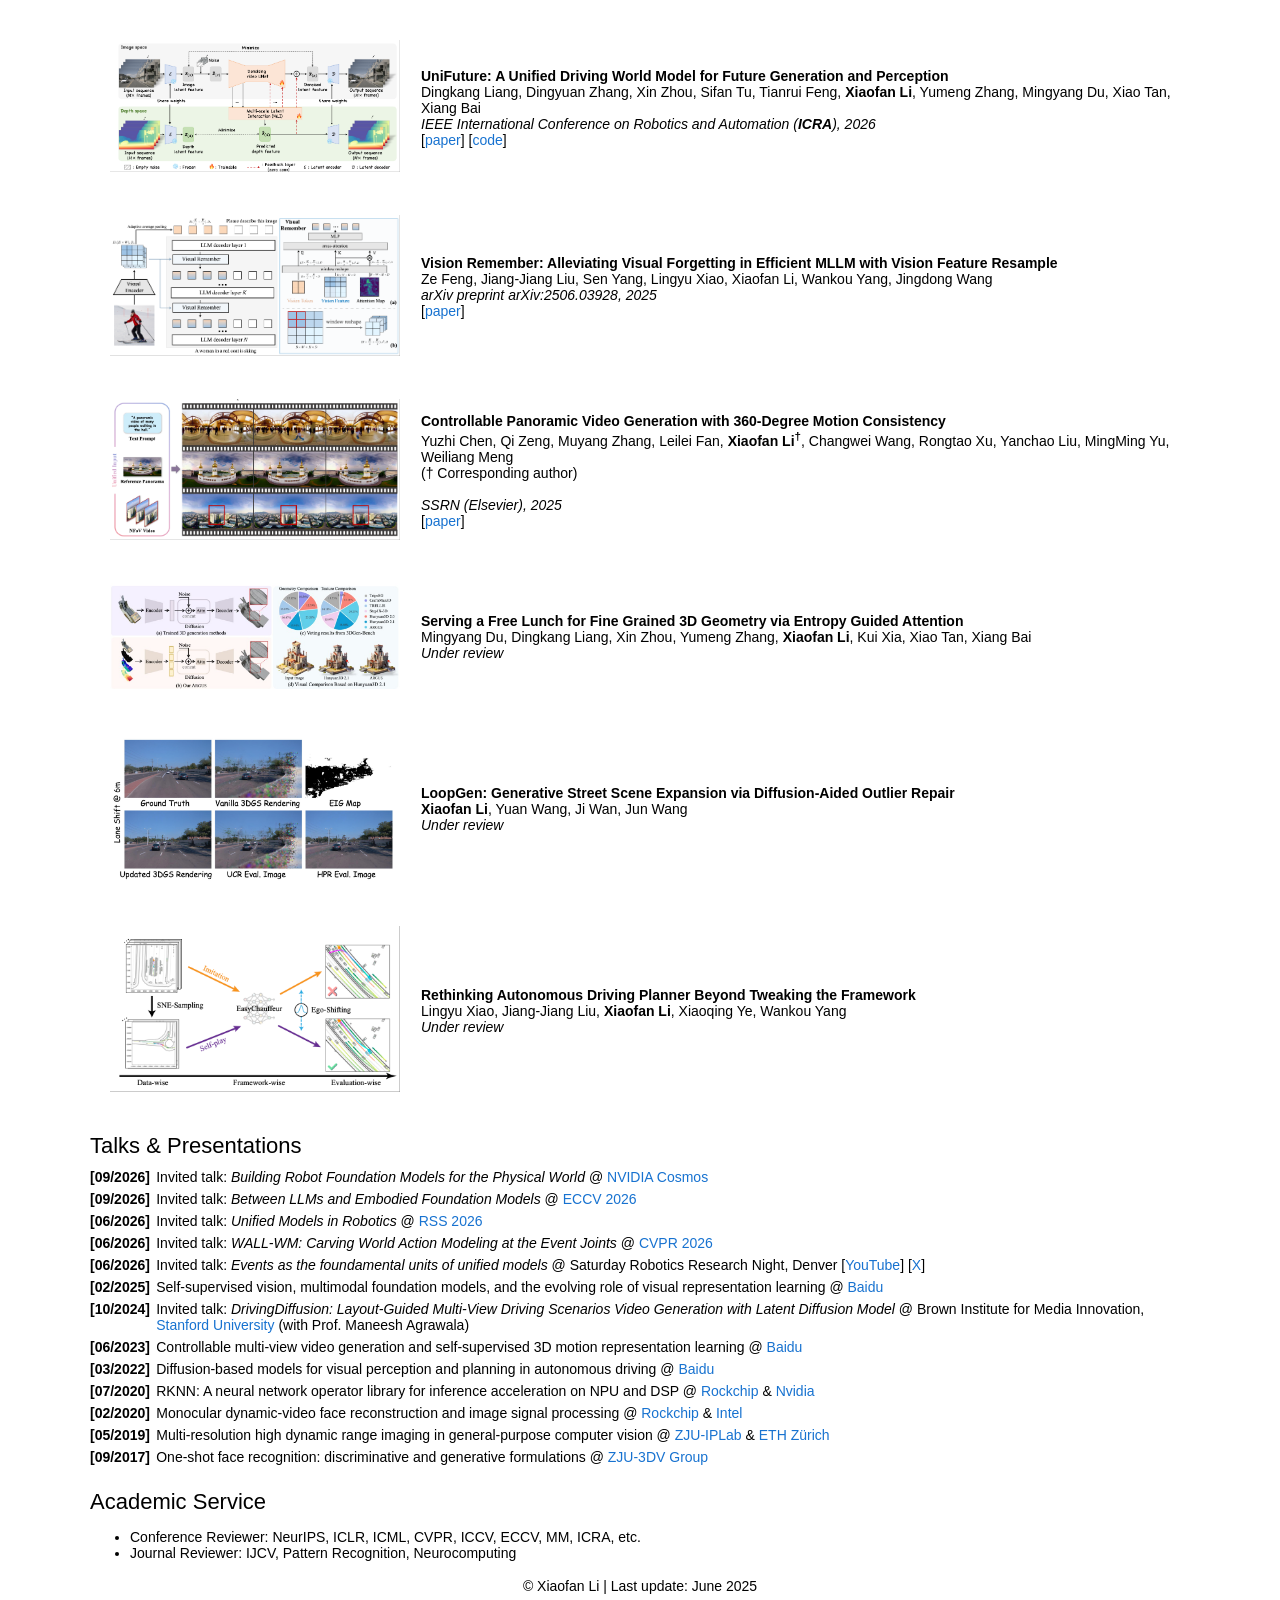
==== commit 6d2a7c48: "feat: refresh Google Scholar citations every two days Co-authored-by: Cursor <cursoragent@cursor.com" ====
--- a/index.html
+++ b/index.html
@@ -187,7 +187,7 @@
     <p>
       <a href="mailto:shalfunnn@gmail.com" title="shalfunnn@gmail.com"><img src="https://img.shields.io/badge/Email-shalfunnn%40gmail.com-9cf?logo=gmail&logoColor=EA4335&labelColor=f6f6f6&style=flat" alt="Email shalfunnn@gmail.com" style="vertical-align:-0.35em;height:20px;"></a>
       <a href="https://github.com/shalfun" target="_blank" rel="noopener"><img src="https://img.shields.io/badge/GitHub-shalfun-9cf?logo=github&logoColor=181717&labelColor=f6f6f6&style=flat" alt="GitHub shalfun" style="vertical-align:-0.35em;height:20px;"></a>
-      <a href="https://scholar.google.com/citations?user=pjZdkO4AAAAJ&hl=zh-CN" target="_blank" rel="noopener"><img src="https://img.shields.io/endpoint?url=https%3A%2F%2Fgoogle-scholar-badge.vercel.app%2Fcitations%3Fuser%3DpjZdkO4AAAAJ&amp;logo=Google%20Scholar&amp;labelColor=f6f6f6&amp;color=9cf&amp;style=flat&amp;label=citations" alt="Google Scholar citations" style="vertical-align:-0.35em;height:20px;"></a>
+      <a href="https://scholar.google.com/citations?user=pjZdkO4AAAAJ&hl=zh-CN" target="_blank" rel="noopener"><img src="https://img.shields.io/endpoint?url=https%3A%2F%2Fraw.githubusercontent.com%2Fshalfun%2Fshalfun.github.io%2Fmain%2Fassets%2Fgs-citations.json&amp;logo=Google%20Scholar&amp;labelColor=f6f6f6&amp;color=9cf&amp;style=flat&amp;label=citations" alt="Google Scholar citations" style="vertical-align:-0.35em;height:20px;"></a>
       <a href="https://www.linkedin.com/in/%E6%99%93%E5%B8%86-%E6%9D%8E-294991291/details/experience/edit/forms/new" target="_blank" rel="noopener"><img src="https://img.shields.io/badge/LinkedIn-Xiaofan%20Li-9cf?logo=linkedin&logoColor=0A66C2&labelColor=f6f6f6&style=flat" alt="LinkedIn" style="vertical-align:-0.35em;height:20px;"></a>
     </p>
   </td>
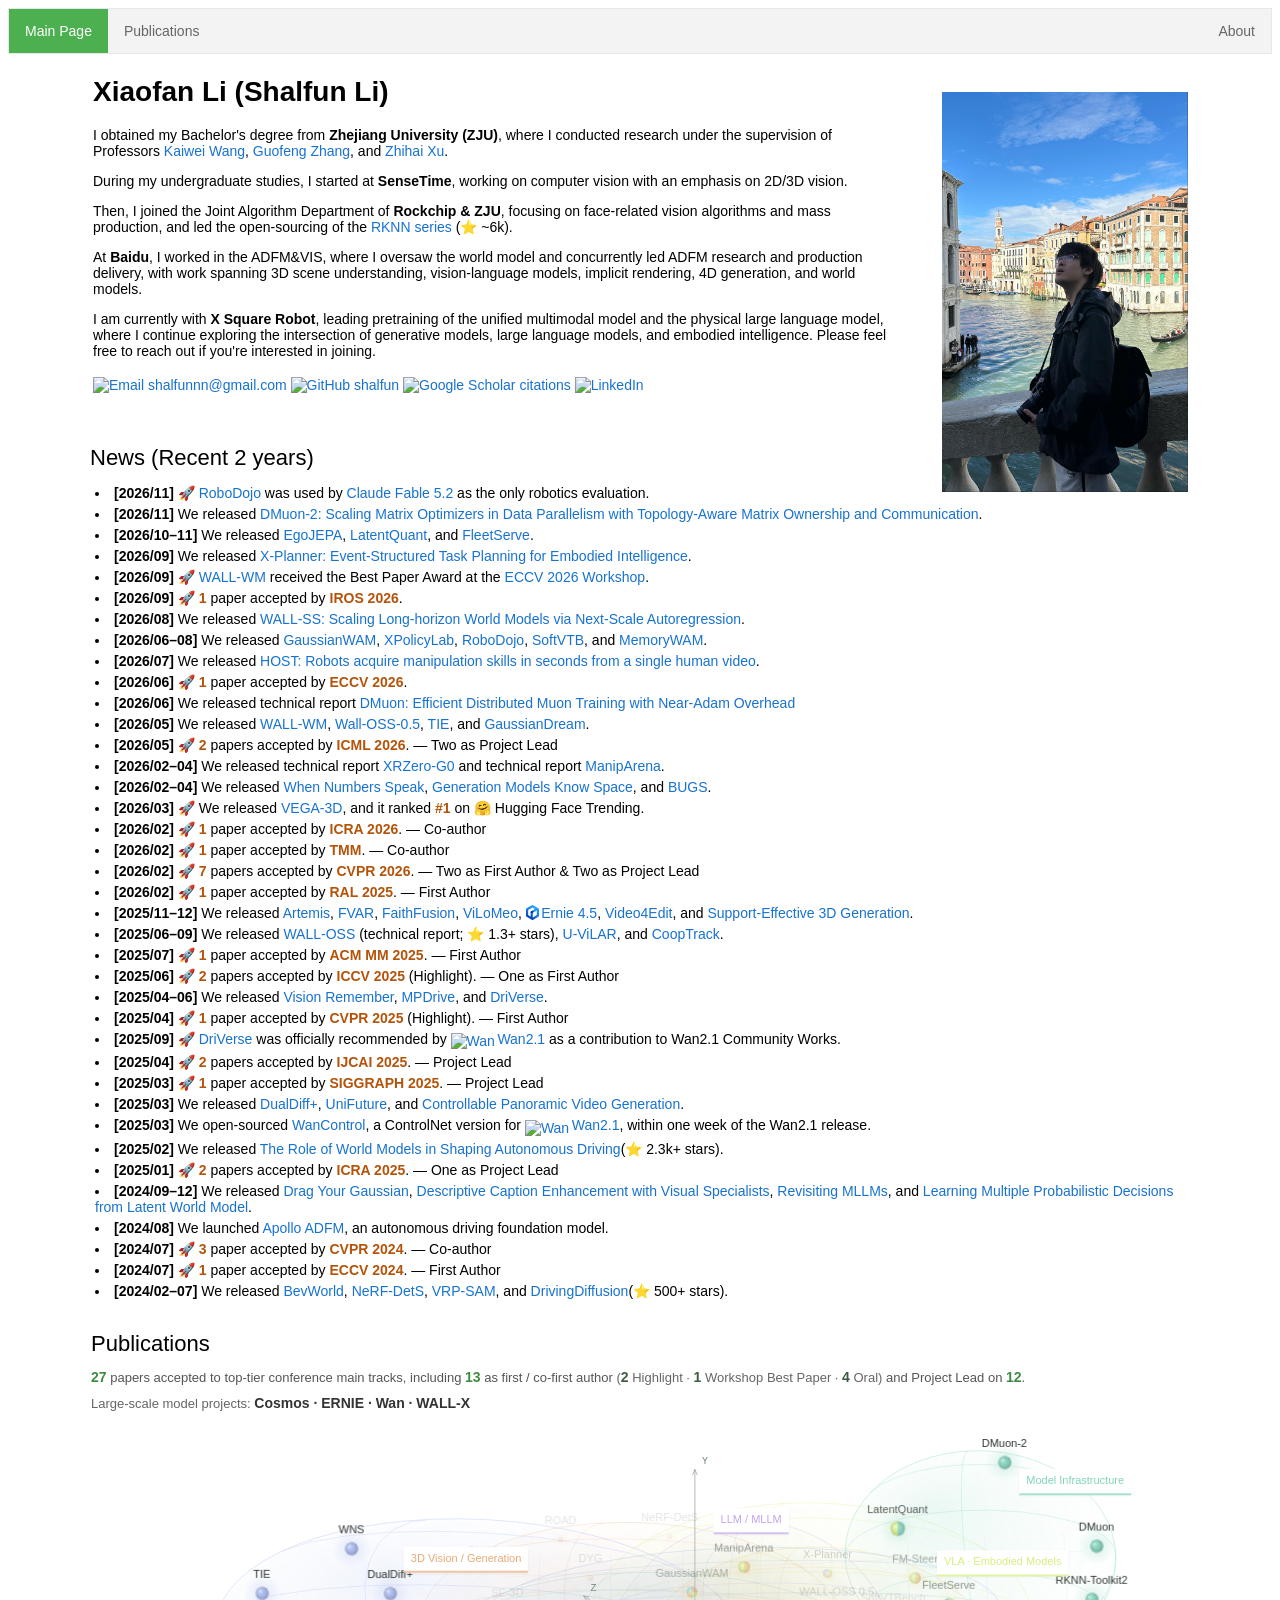
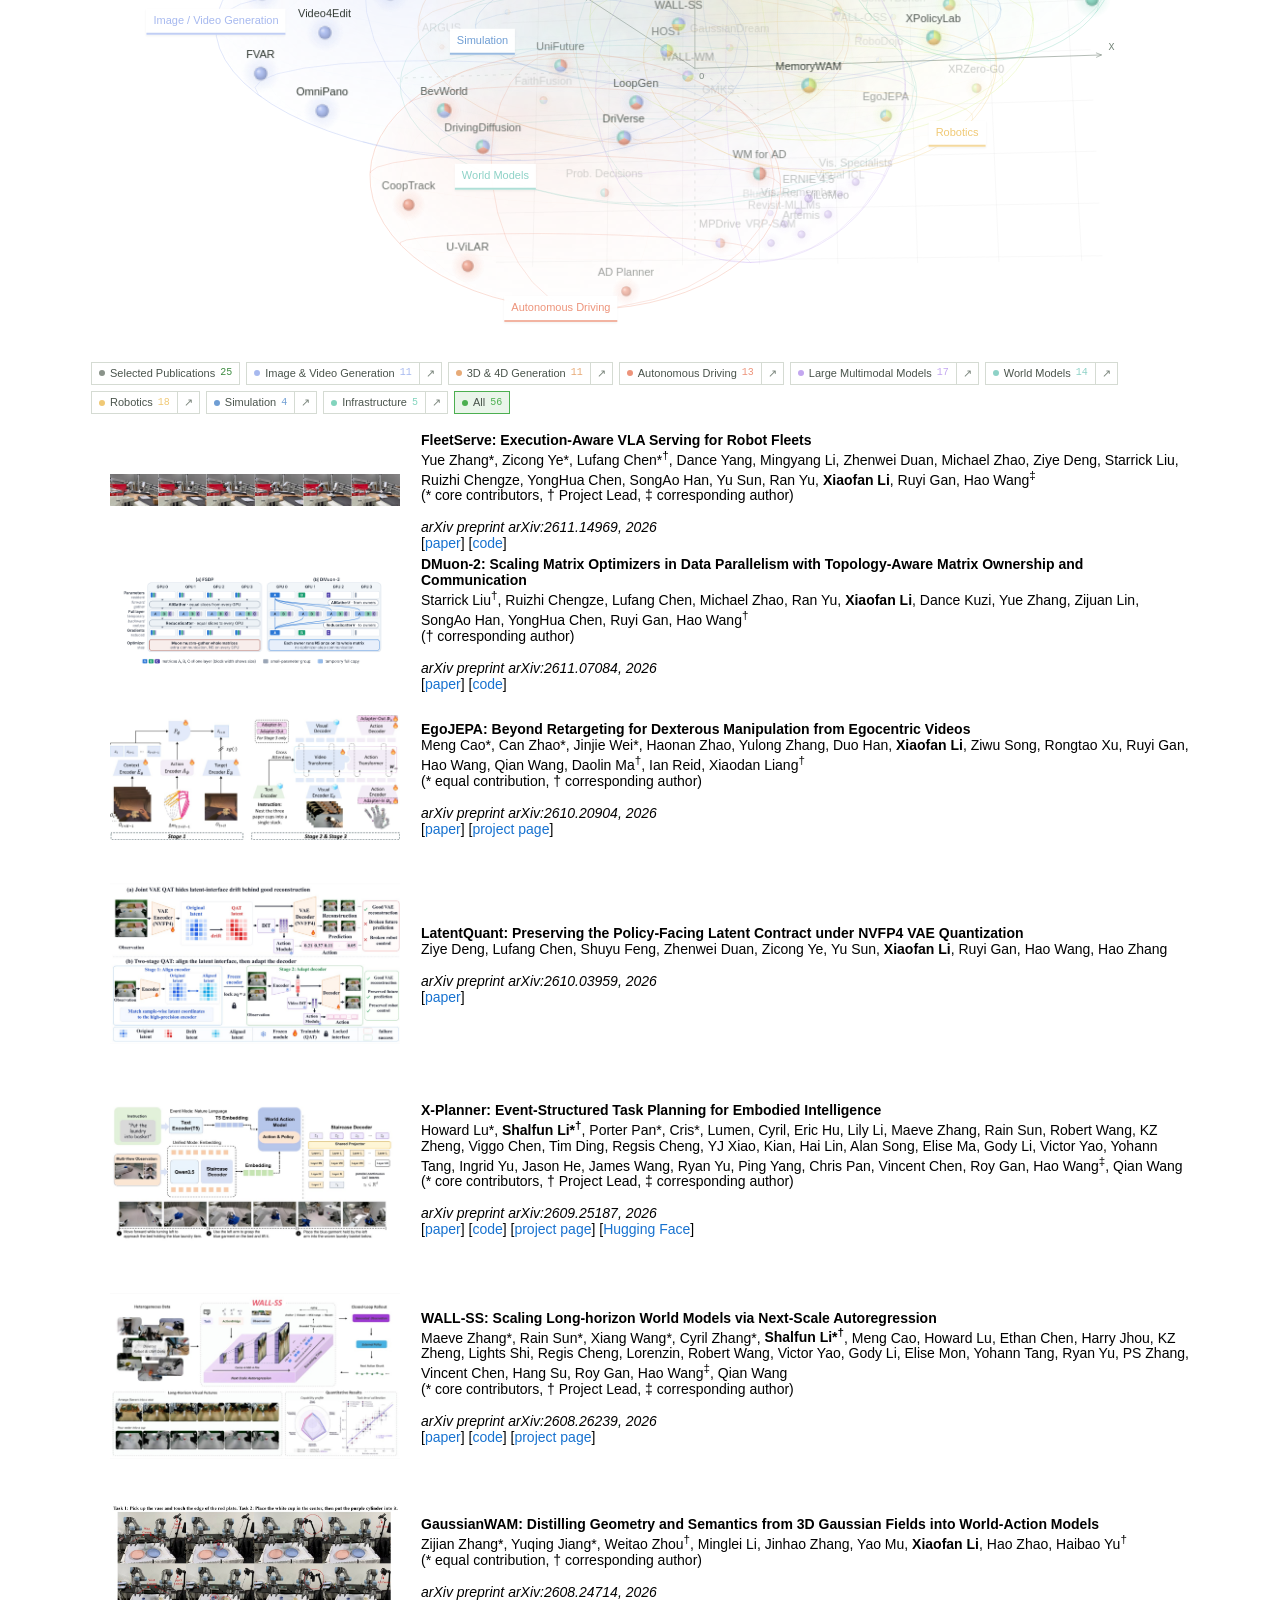
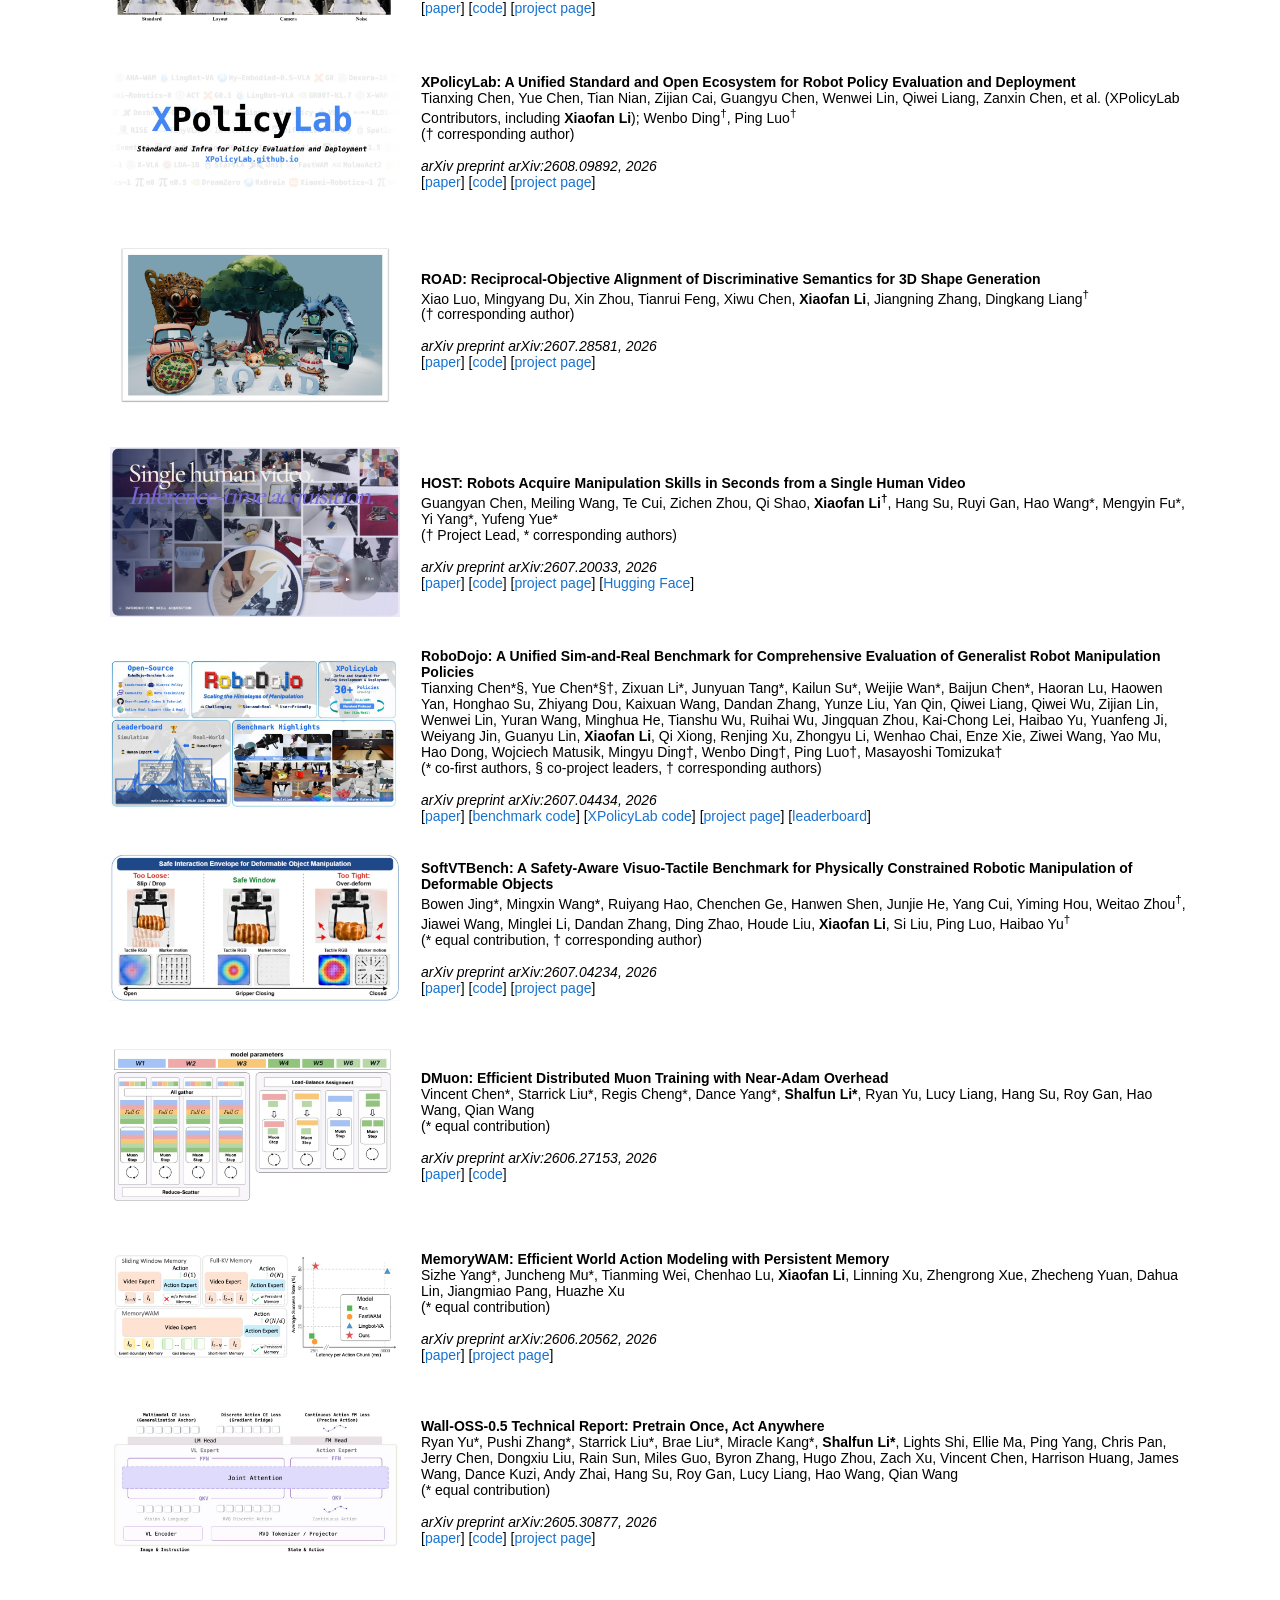
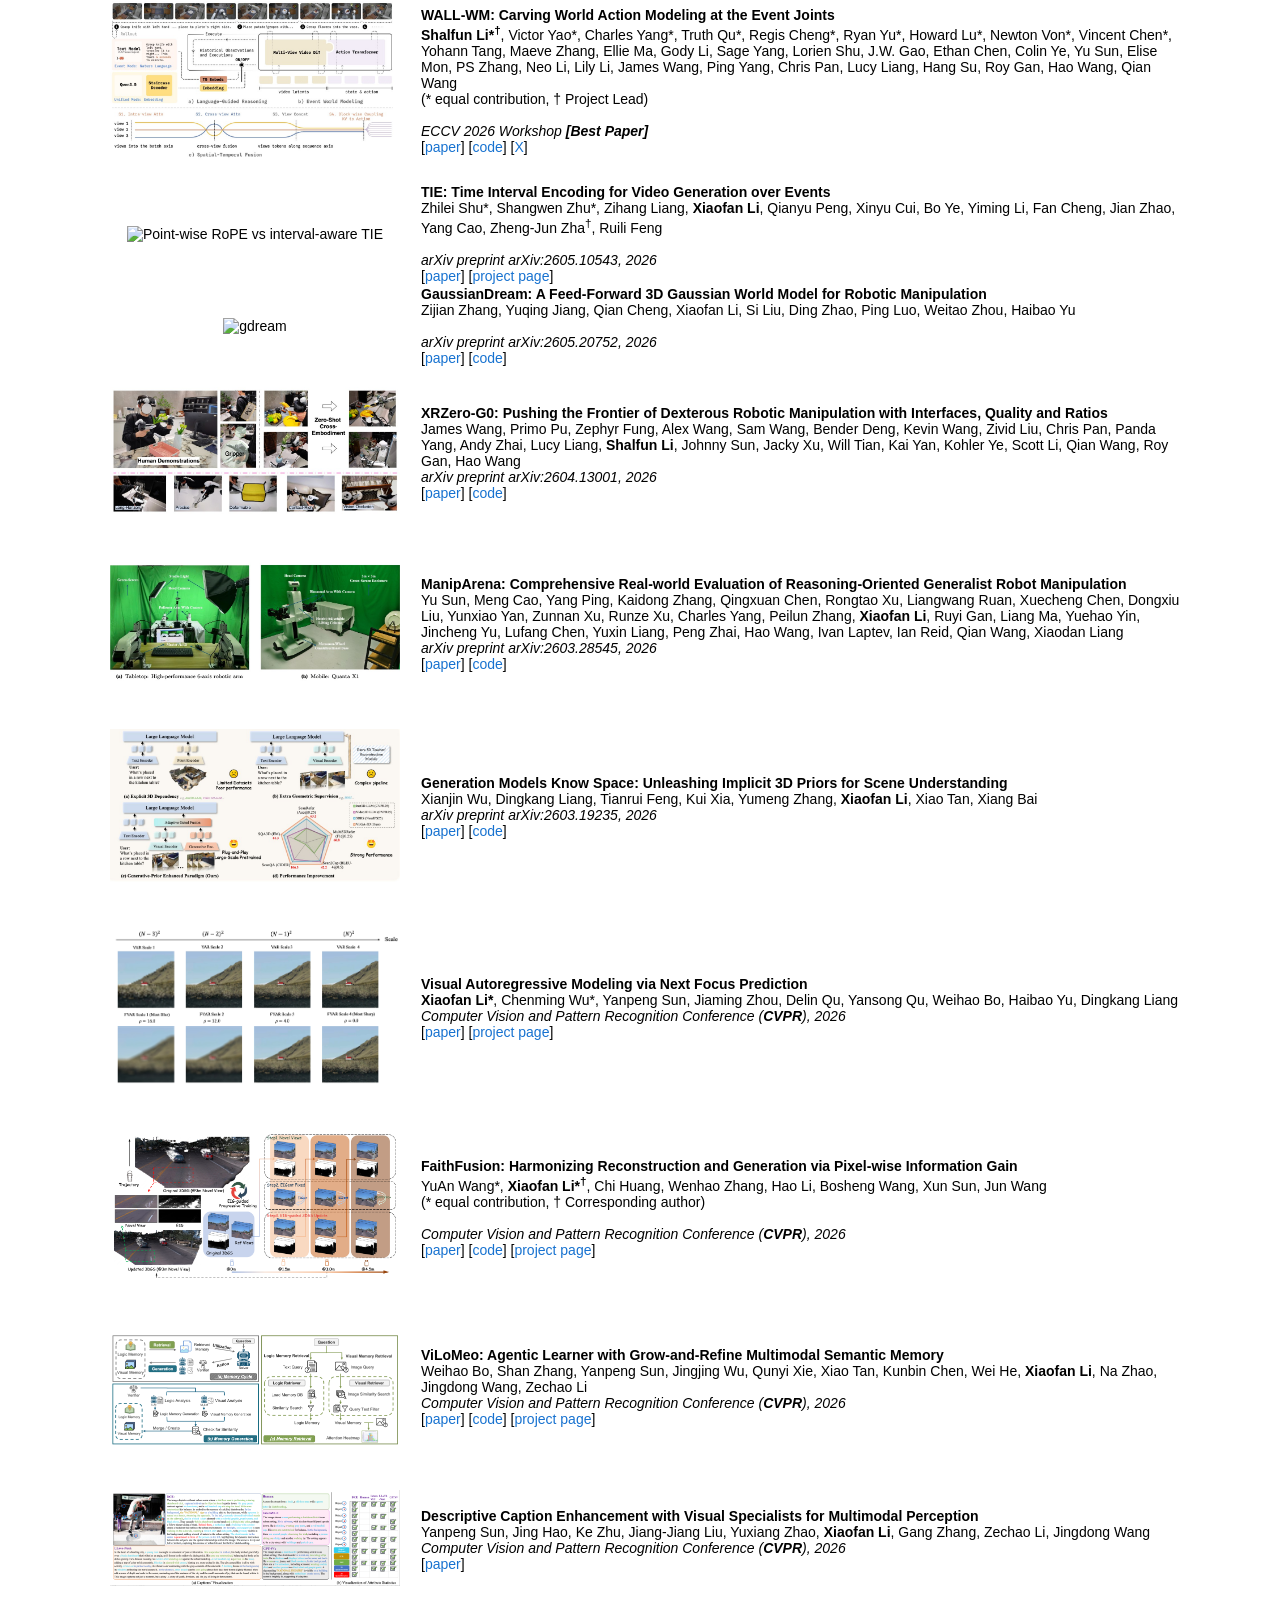
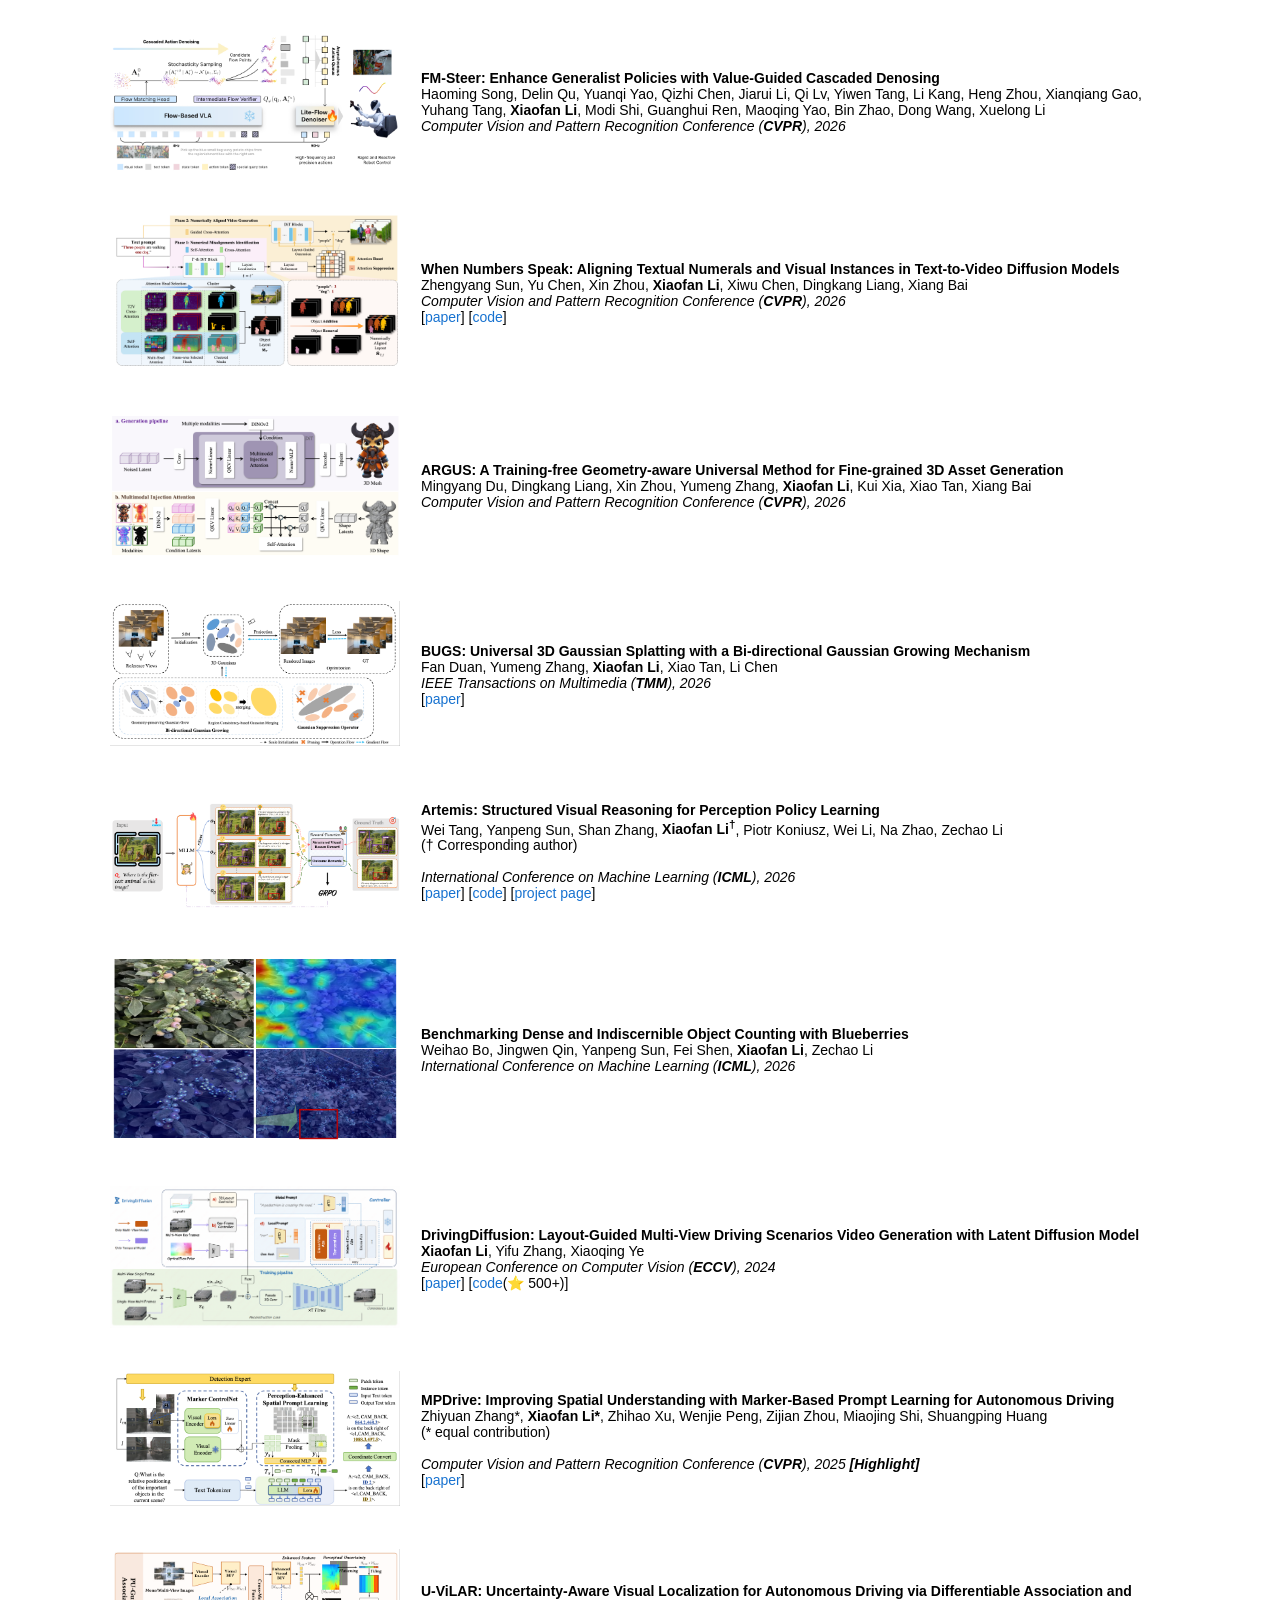
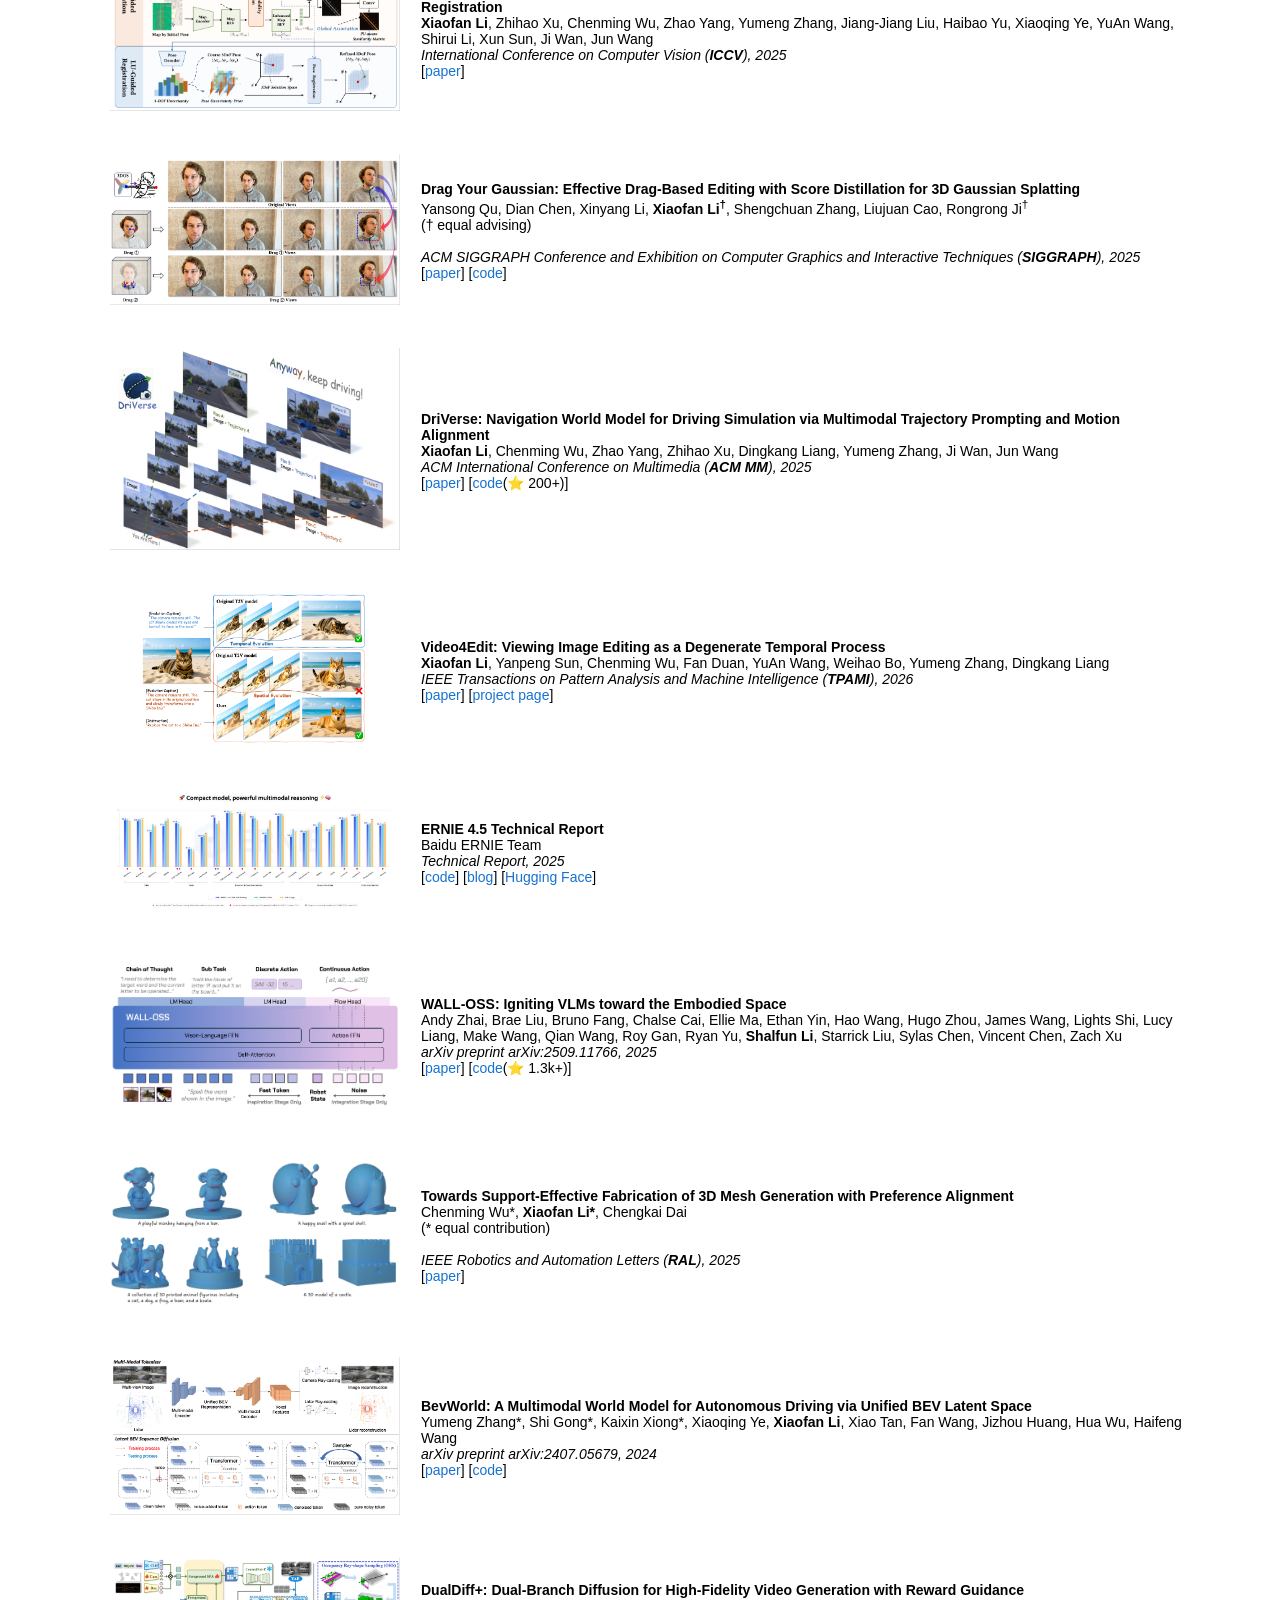
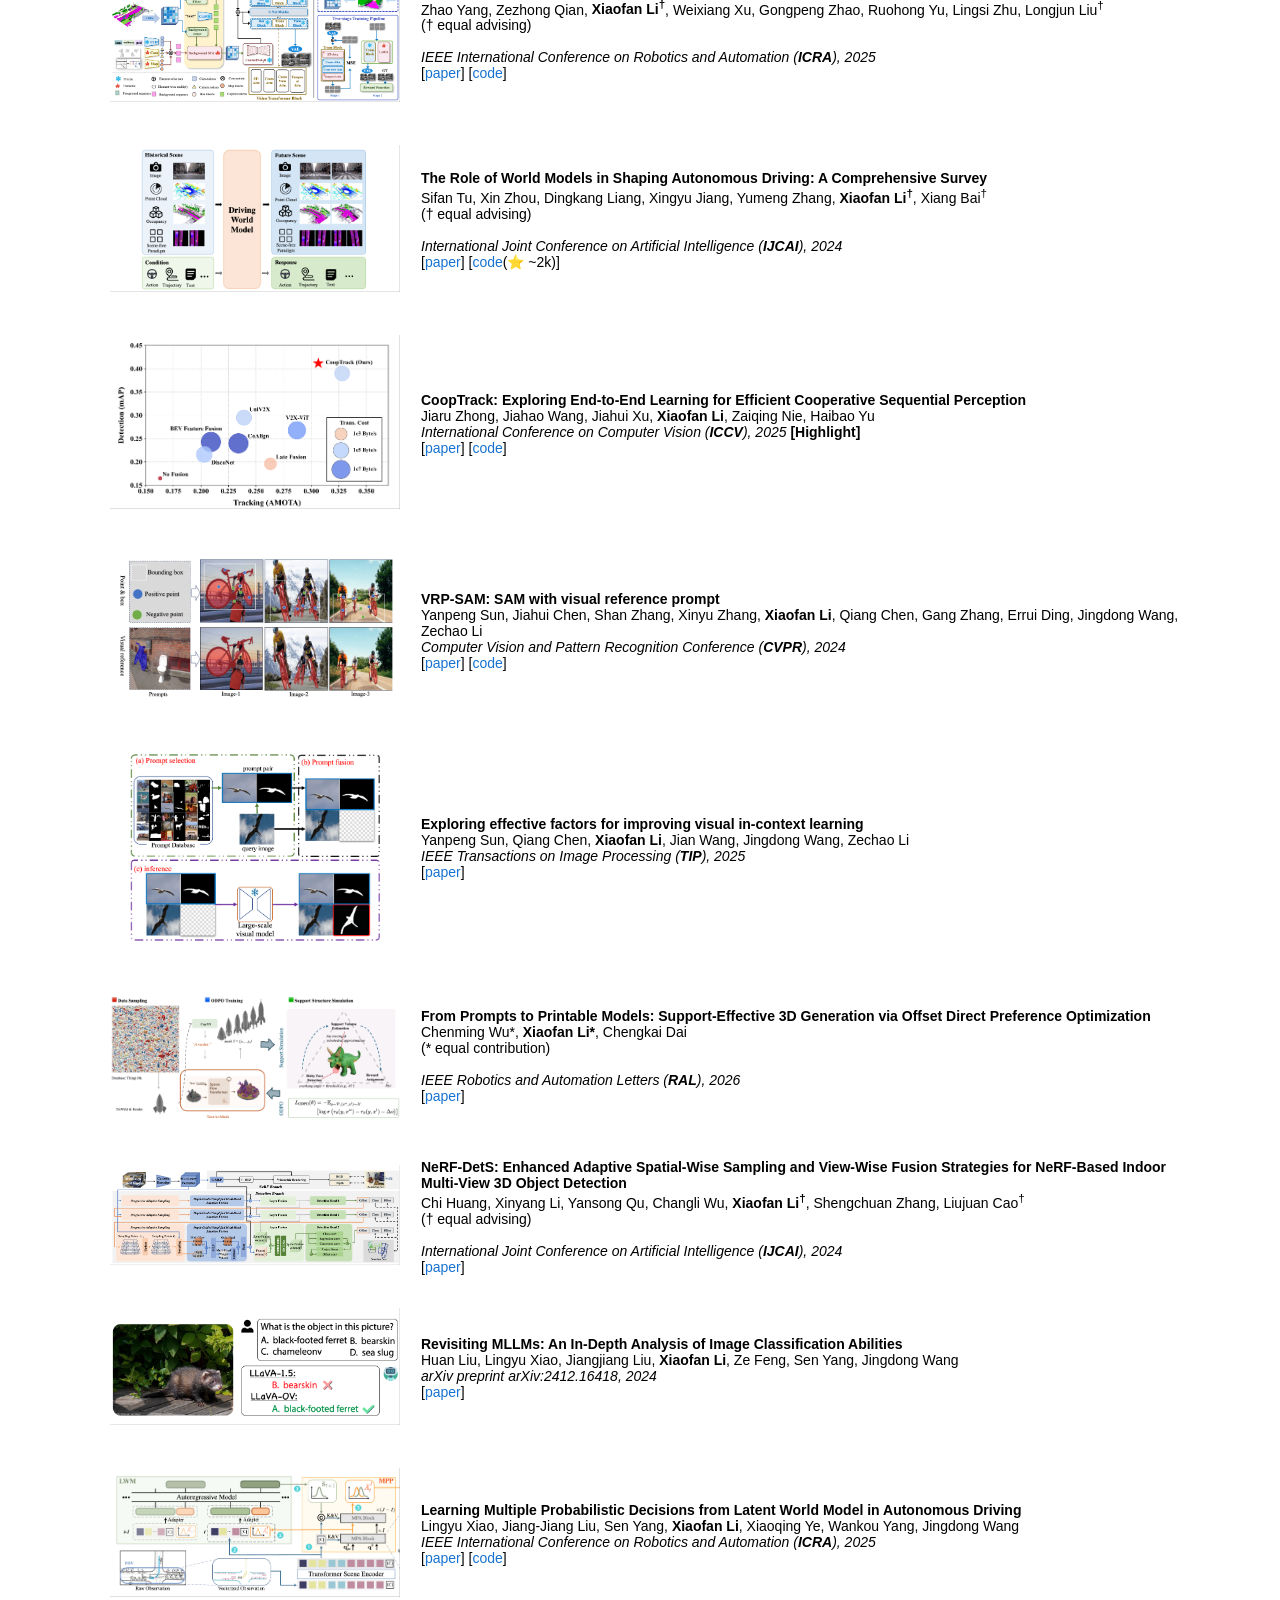
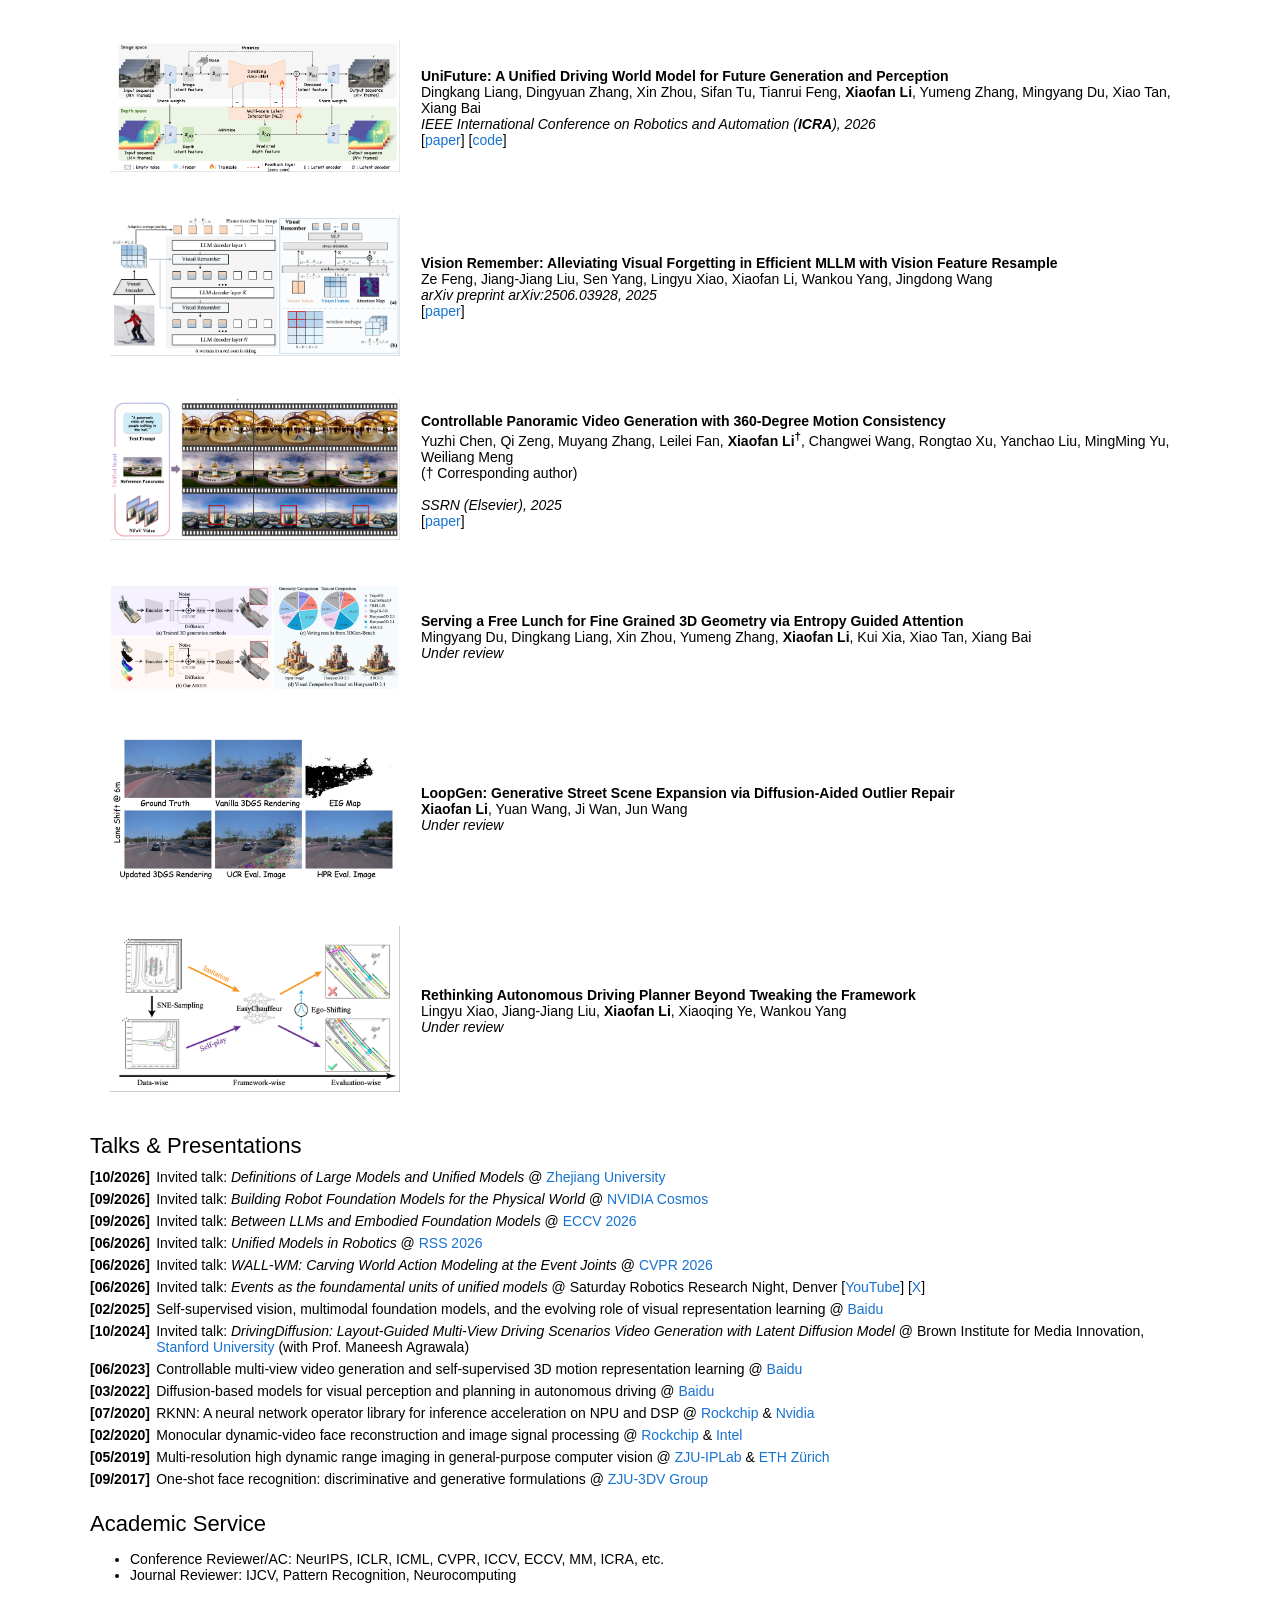
==== commit 999c057c: "feat: add a Simulation category and refresh bio details Co-authored-by: Cursor <cursoragent@cursor.c" ====
--- a/index.html
+++ b/index.html
@@ -175,7 +175,7 @@
     During my undergraduate studies, I started at <b>SenseTime</b>, working on computer vision with an emphasis on 2D/3D vision.
     </p>
     <p>
-    Then, I joined the Joint Algorithm Department of <b>Rockchip & ZJU</b>, focusing on face-related vision algorithms and mass production, and led the open-sourcing of <a href="https://github.com/airockchip/rknn-toolkit2">RKNN</a> (⭐ ~3.5k).
+    Then, I joined the Joint Algorithm Department of <b>Rockchip & ZJU</b>, focusing on face-related vision algorithms and mass production, and led the open-sourcing of the <a href="https://github.com/airockchip/rknn-toolkit2">RKNN series</a> (⭐ ~6k).
     </p>
     <p>
     At <b>Baidu</b>, I worked in the ADFM&VIS, where I oversaw the world model and concurrently led ADFM research and production delivery, with work spanning 3D scene understanding, vision-language models, implicit rendering, 4D generation, and world models.
@@ -380,6 +380,10 @@
                   <button type="button" class="pub-filter-btn" data-filter="robotics" data-topic="robotics"><i></i><span>Robotics</span><b></b></button>
                   <button type="button" class="pub-filter-open" data-open-theme="robotics" aria-label="Open Robotics">↗</button>
                 </span>
+                <span class="pub-filter-chip" style="--topic-color:#6f9ed4">
+                  <button type="button" class="pub-filter-btn" data-filter="simulation" data-topic="simulation"><i></i><span>Simulation</span><b></b></button>
+                  <button type="button" class="pub-filter-open" data-open-theme="simulation" aria-label="Open Simulation">↗</button>
+                </span>
                 <span class="pub-filter-chip" style="--topic-color:#82d4bd">
                   <button type="button" class="pub-filter-btn" data-filter="infra" data-topic="infra"><i></i><span>Infrastructure</span><b></b></button>
                   <button type="button" class="pub-filter-open" data-open-theme="infra" aria-label="Open Infrastructure">↗</button>
@@ -601,7 +605,7 @@
   </tr>
 </tbody></table>
 
-<table class="pub-item" data-filters="robotics" style="width:100%;border:0px;border-spacing:0px;border-collapse:separate;margin-right:auto;margin-left:auto;"><tbody>
+<table class="pub-item" data-filters="robotics simulation" style="width:100%;border:0px;border-spacing:0px;border-collapse:separate;margin-right:auto;margin-left:auto;"><tbody>
   <tr>
     <td style="padding:20px;width:30%;max-width:30%" align="center">
       <img style="width:100%;max-width:100%" src="assets/imgs/robodojo.png" alt="thumb">
@@ -624,7 +628,7 @@
   </tr>
 </tbody></table>
 
-<table class="pub-item" data-filters="robotics" style="width:100%;border:0px;border-spacing:0px;border-collapse:separate;margin-right:auto;margin-left:auto;"><tbody>
+<table class="pub-item" data-filters="robotics simulation" style="width:100%;border:0px;border-spacing:0px;border-collapse:separate;margin-right:auto;margin-left:auto;"><tbody>
   <tr>
     <td style="padding:20px;width:30%;max-width:30%" align="center">
       <img style="width:100%;max-width:100%" src="assets/imgs/softvtbench.png" alt="thumb">
@@ -1162,7 +1166,7 @@
   </tr>
 </tbody></table>
 
-<table class="pub-item" data-filters="selected 3d4d" style="width:100%;border:0px;border-spacing:0px;border-collapse:separate;margin-right:auto;margin-left:auto;"><tbody>
+<table class="pub-item" data-filters="selected 3d4d simulation" style="width:100%;border:0px;border-spacing:0px;border-collapse:separate;margin-right:auto;margin-left:auto;"><tbody>
   <tr>
     <td style="padding:20px;width:30%;max-width:30%" align="center">
       <img style="width:100%;max-width:100%" src="assets/imgs/ral.png" alt="thumb">
@@ -1296,7 +1300,7 @@
   </tr>
 </tbody></table>
 
-<table class="pub-item" data-filters="selected 3d4d" style="width:100%;border:0px;border-spacing:0px;border-collapse:separate;margin-right:auto;margin-left:auto;"><tbody>
+<table class="pub-item" data-filters="selected 3d4d simulation" style="width:100%;border:0px;border-spacing:0px;border-collapse:separate;margin-right:auto;margin-left:auto;"><tbody>
   <tr>
     <td style="padding:20px;width:30%;max-width:30%" align="center">
       <img style="width:100%;max-width:100%" src="assets/imgs/P2P.png" alt="thumb">
@@ -1486,6 +1490,10 @@
             <h2>Talks & Presentations</h2>
             <ul style="padding-left: 0; margin: 0; list-style: none;">
               <li class="talk-item">
+                <b class="talk-year">[10/2026]</b>
+                <span class="talk-body">Invited talk: <em>Definitions of Large Models and Unified Models</em> @ <a href="https://www.zju.edu.cn/english/" target="_blank" rel="noopener">Zhejiang University</a></span>
+              </li>
+              <li class="talk-item">
                 <b class="talk-year">[09/2026]</b>
                 <span class="talk-body">Invited talk: <em>Building Robot Foundation Models for the Physical World</em> @ <a href="https://www.nvidia.com/en-us/ai/cosmos/" target="_blank" rel="noopener">NVIDIA Cosmos</a></span>
               </li>
@@ -1546,7 +1554,7 @@
 
 <ul>
     <li>
-        Conference Reviewer: NeurIPS, ICLR, ICML, CVPR, ICCV, ECCV, MM, ICRA, etc.
+        Conference Reviewer/AC: NeurIPS, ICLR, ICML, CVPR, ICCV, ECCV, MM, ICRA, etc.
  </br>
     </li>
 
@@ -1616,7 +1624,8 @@
         mllm: 'llm',
         worldmodel: 'worldmodel',
         robotics: 'robotics',
-        infra: 'infra'
+        infra: 'infra',
+        simulation: 'simulation'
       }[filter];
       window.publicationMap.setTopics(topic ? [topic] : []);
     }
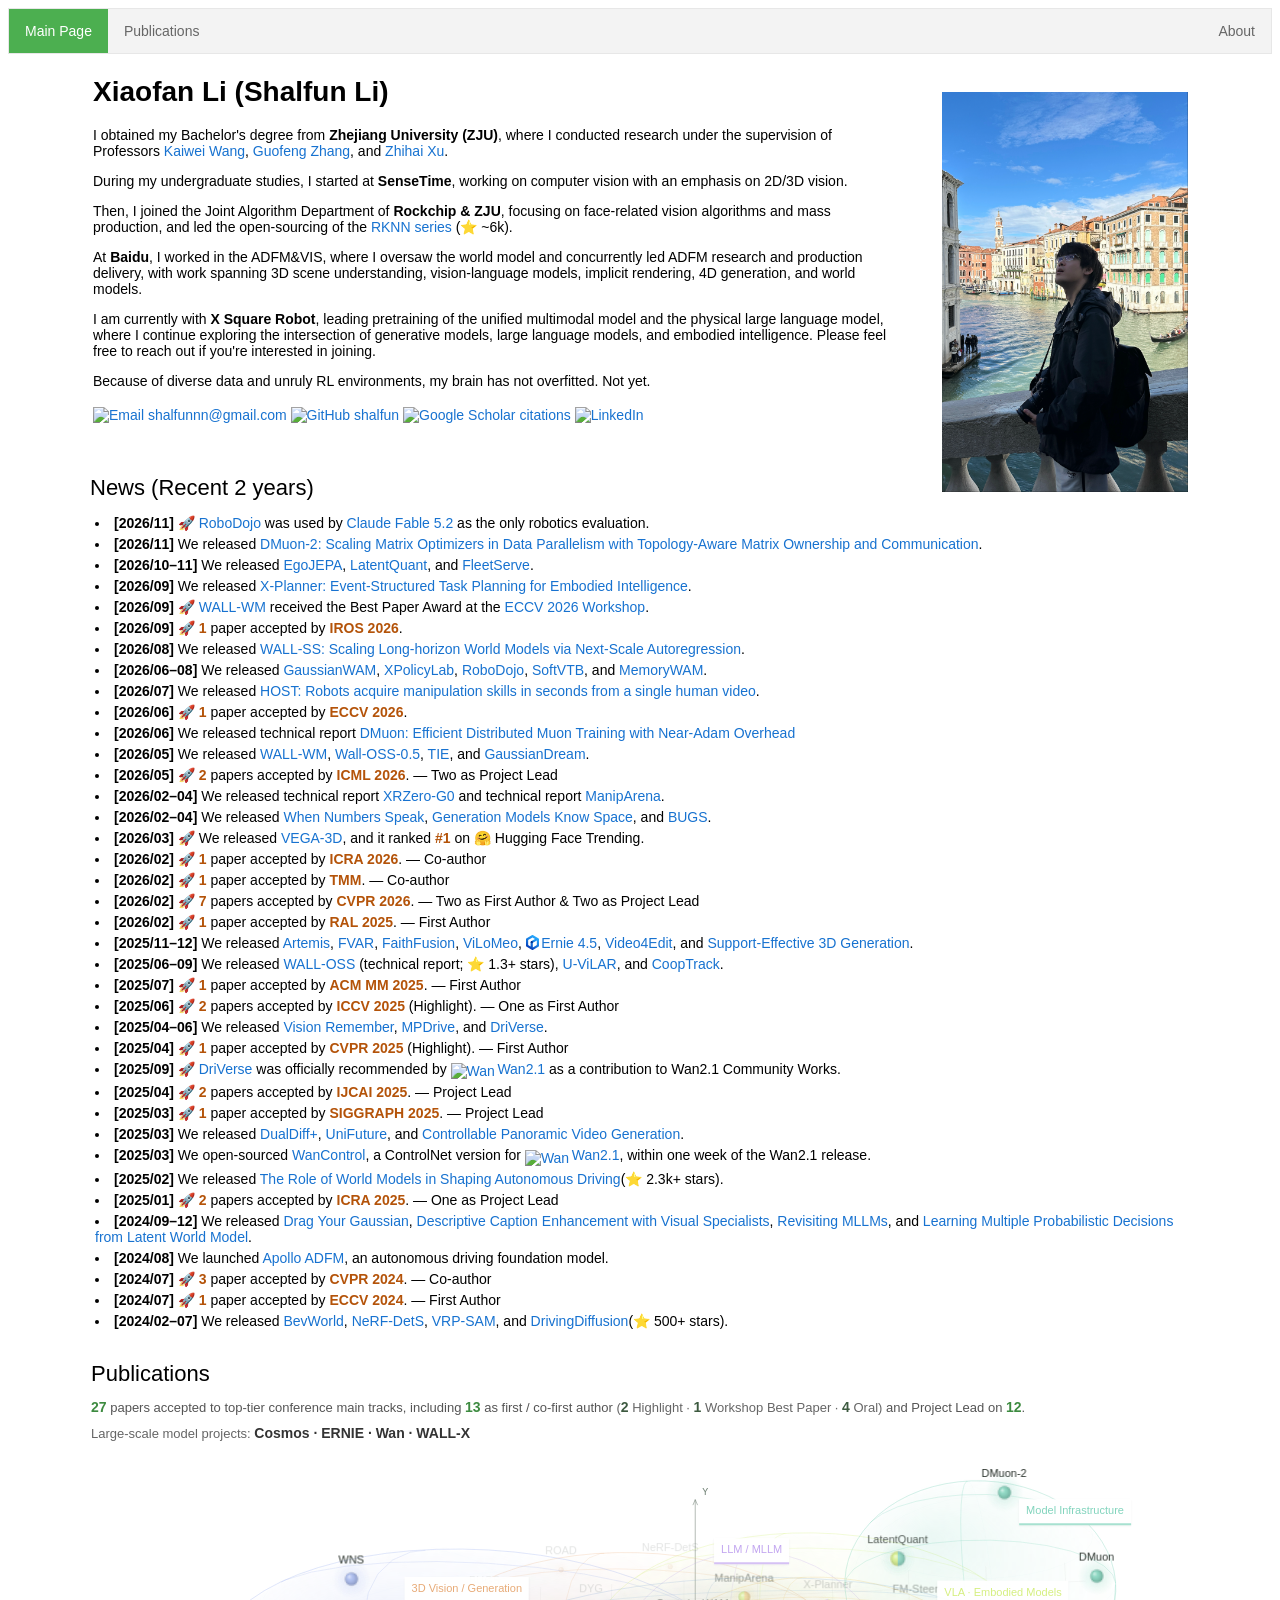
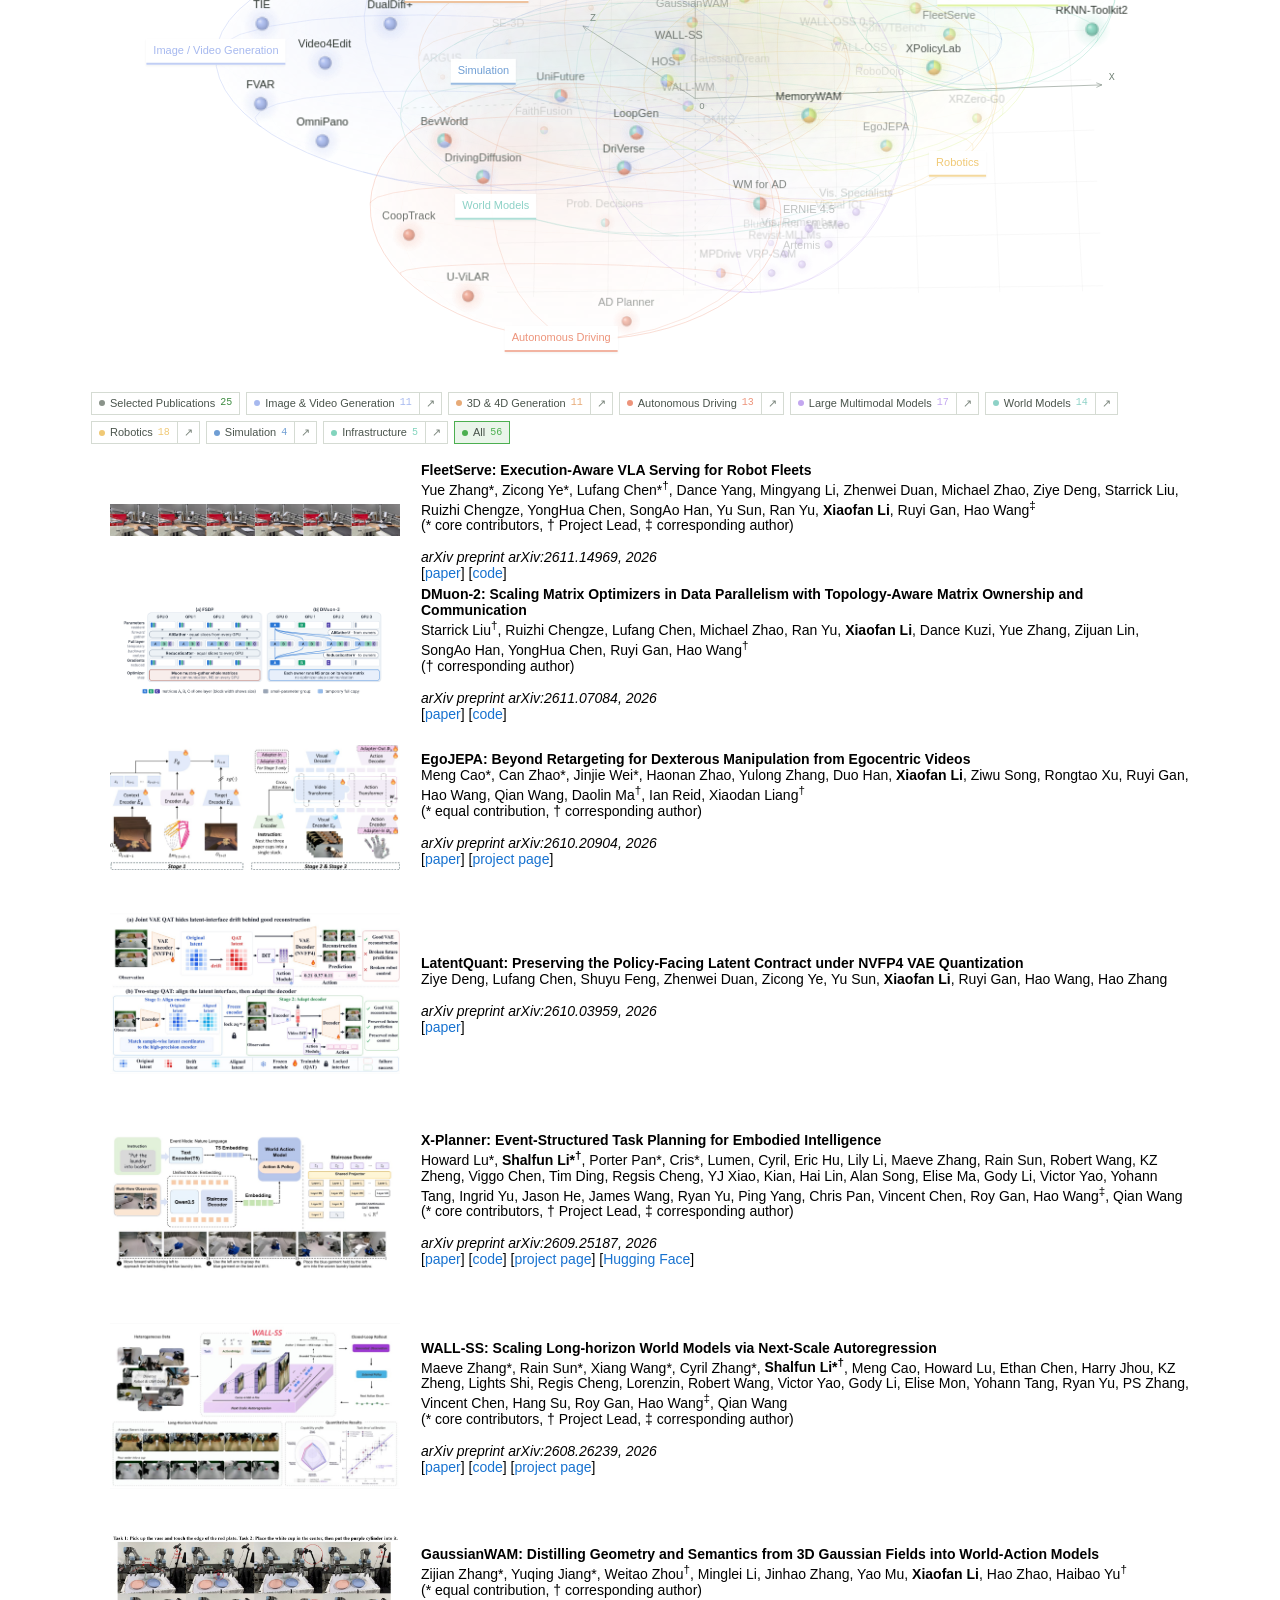
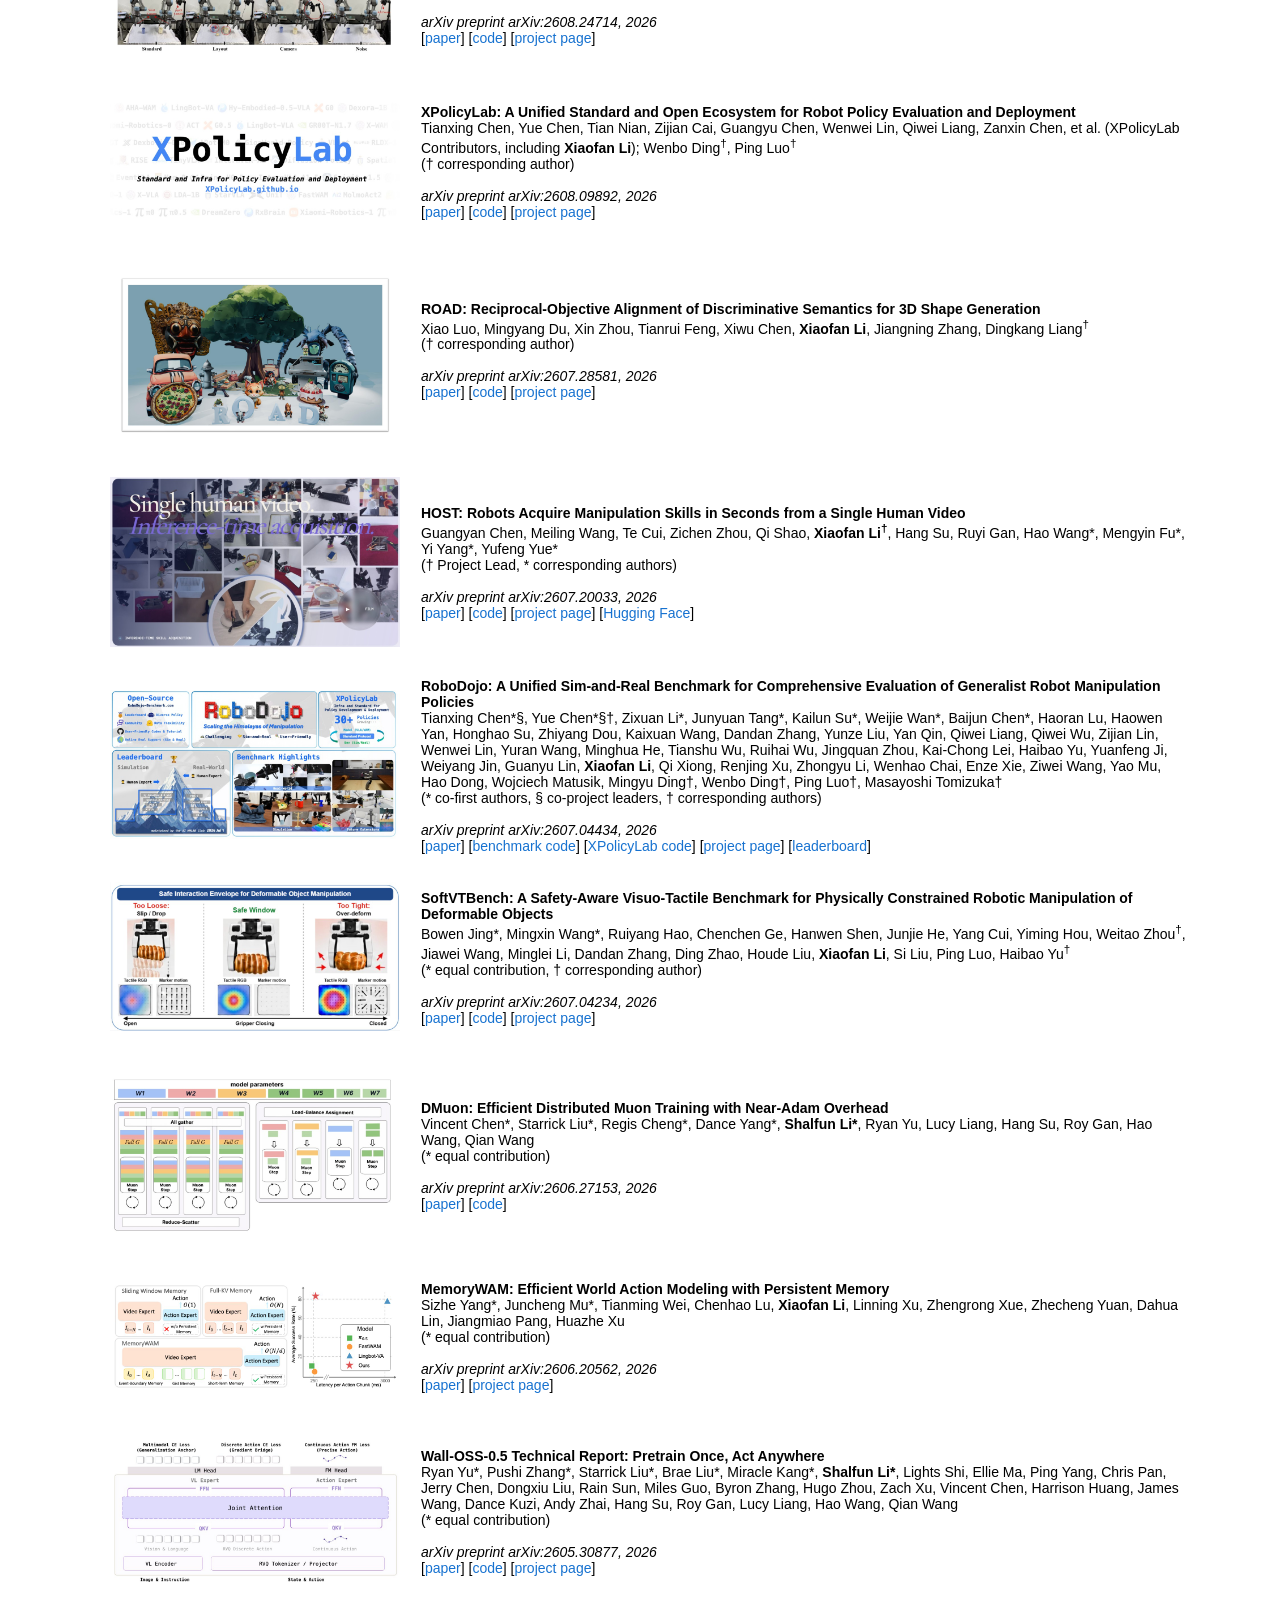
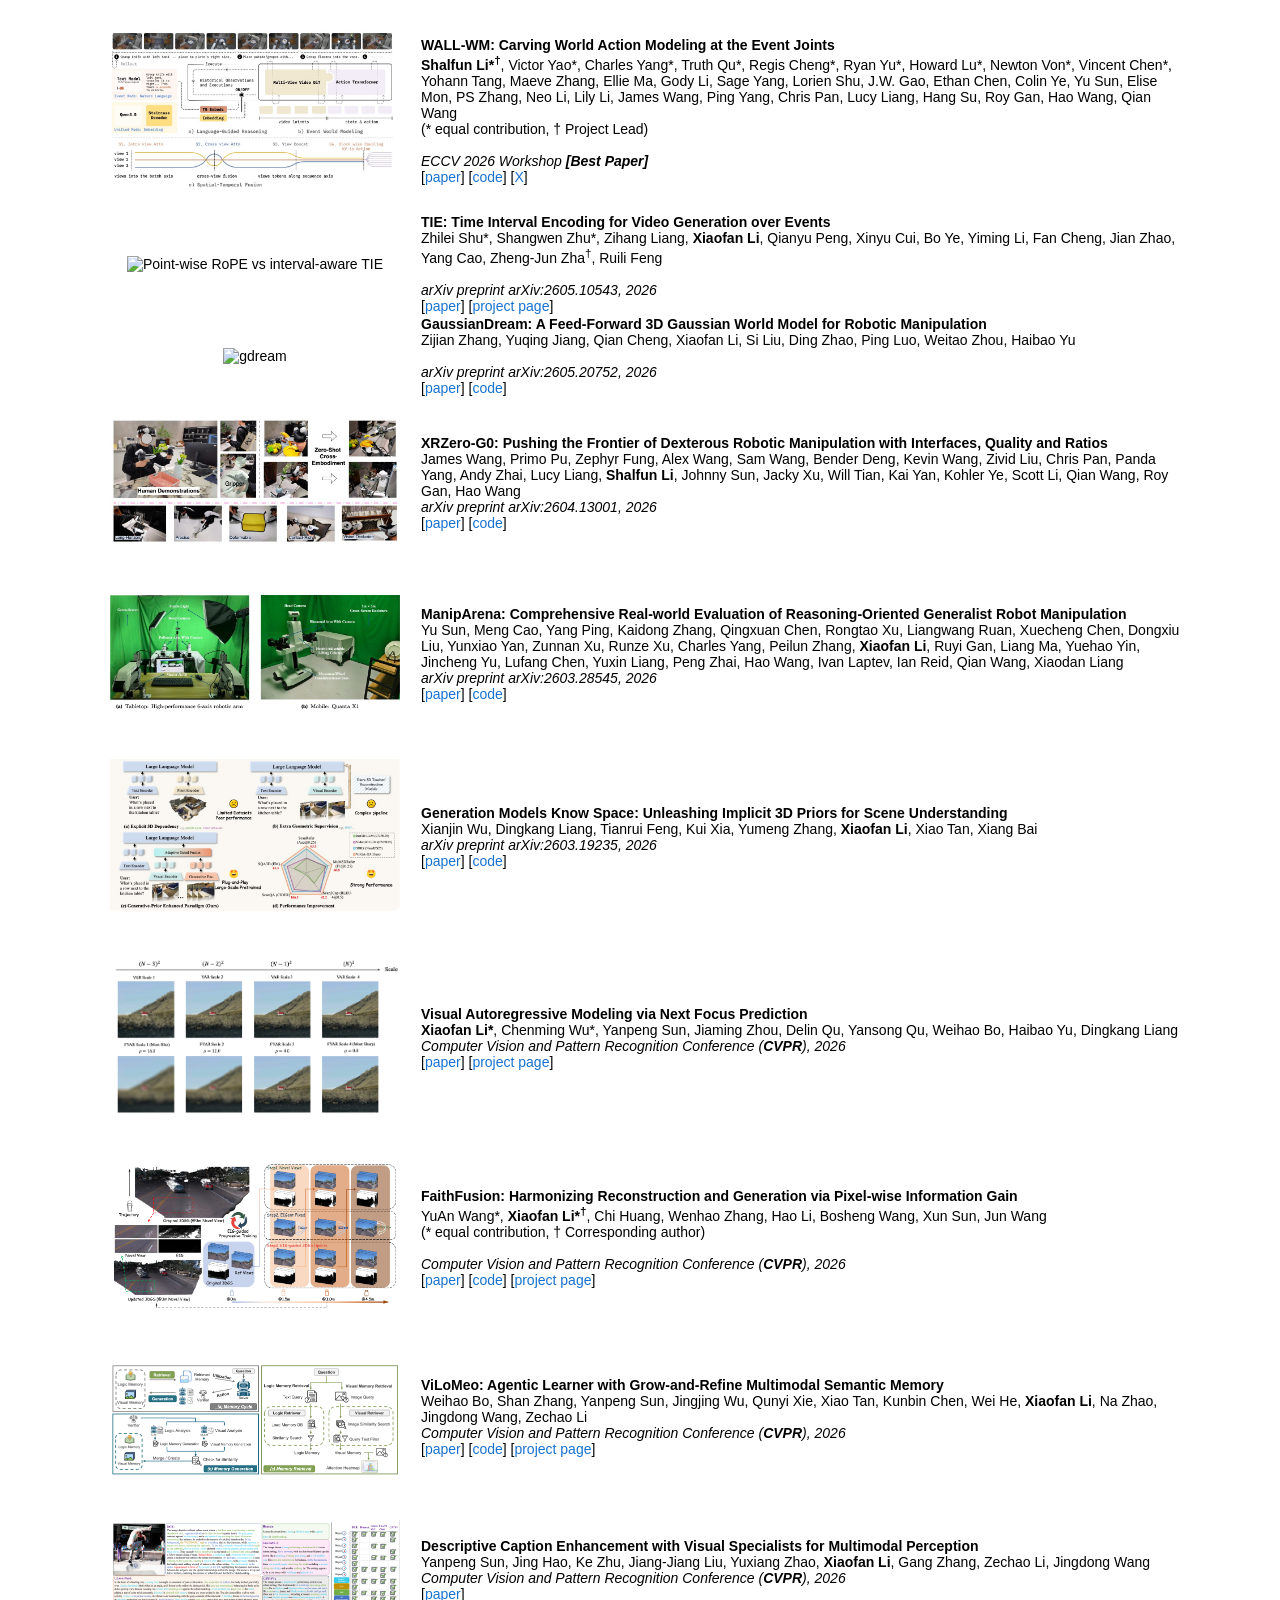
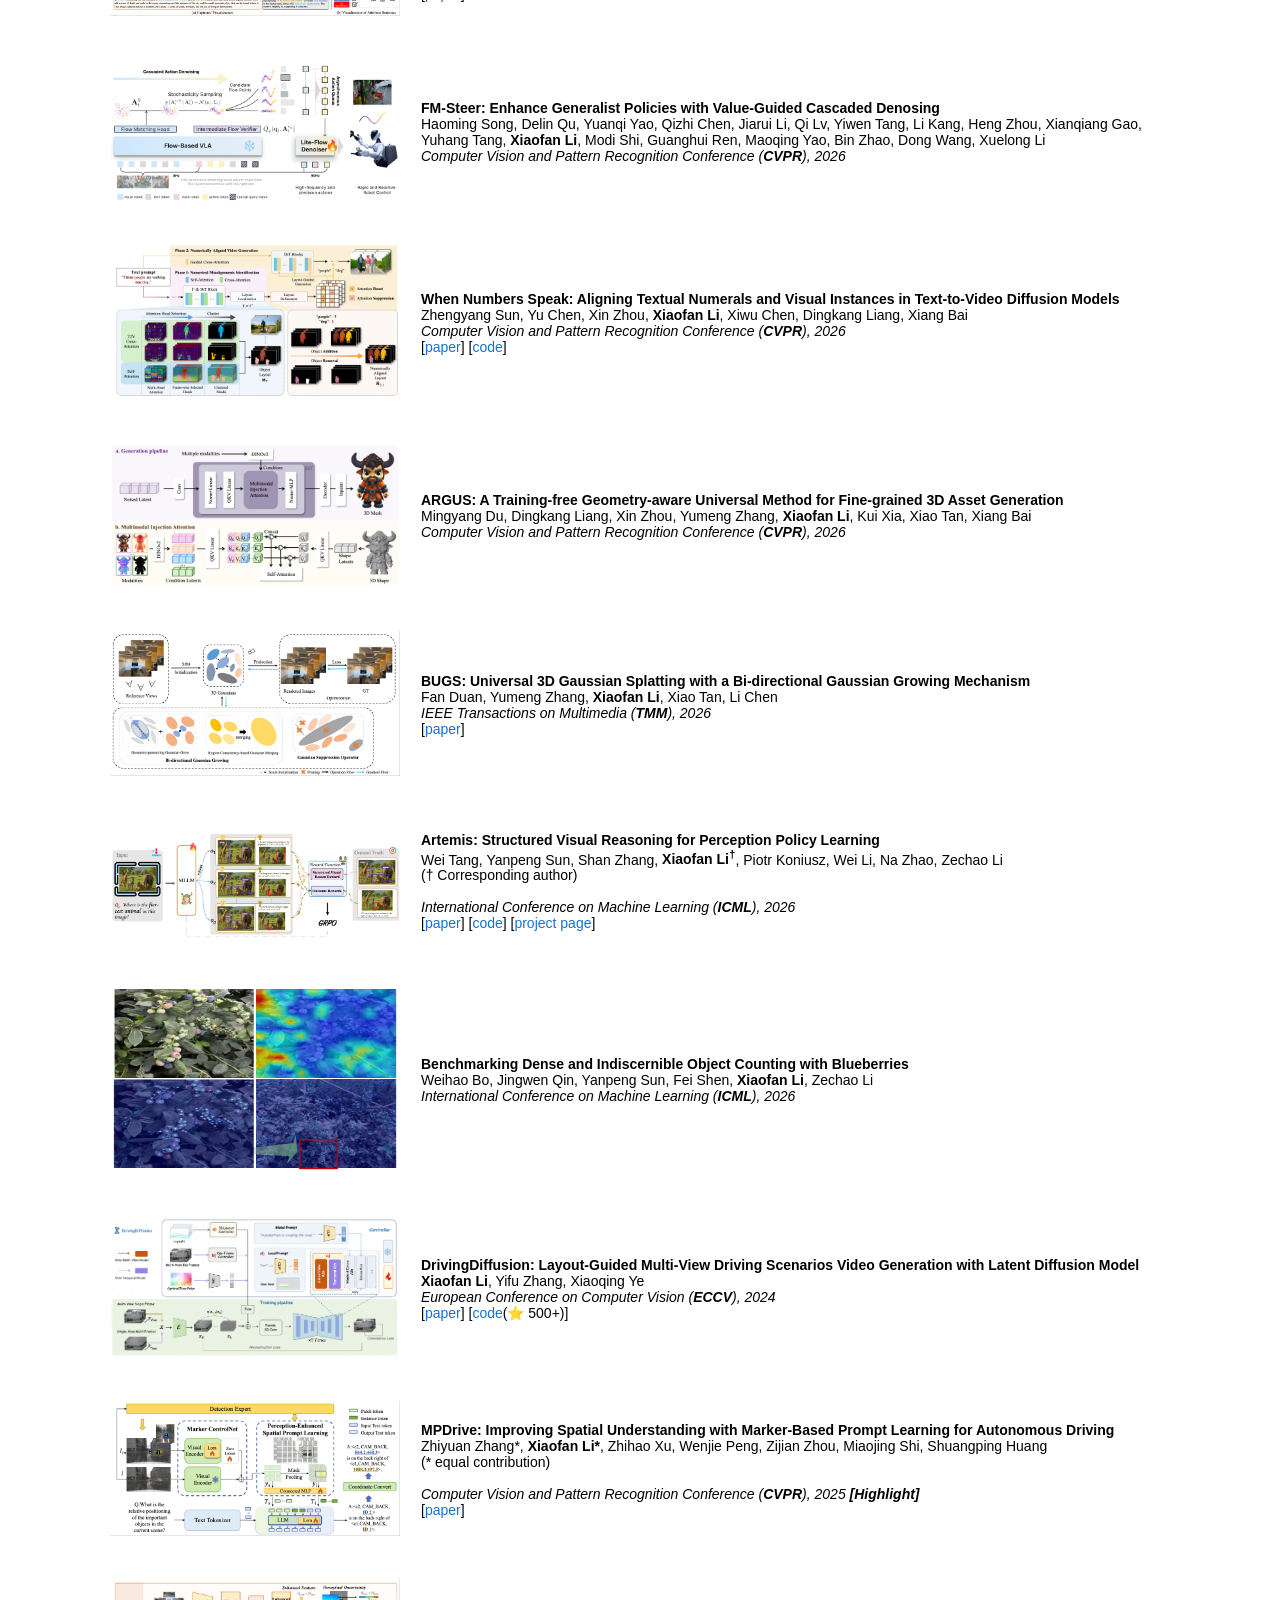
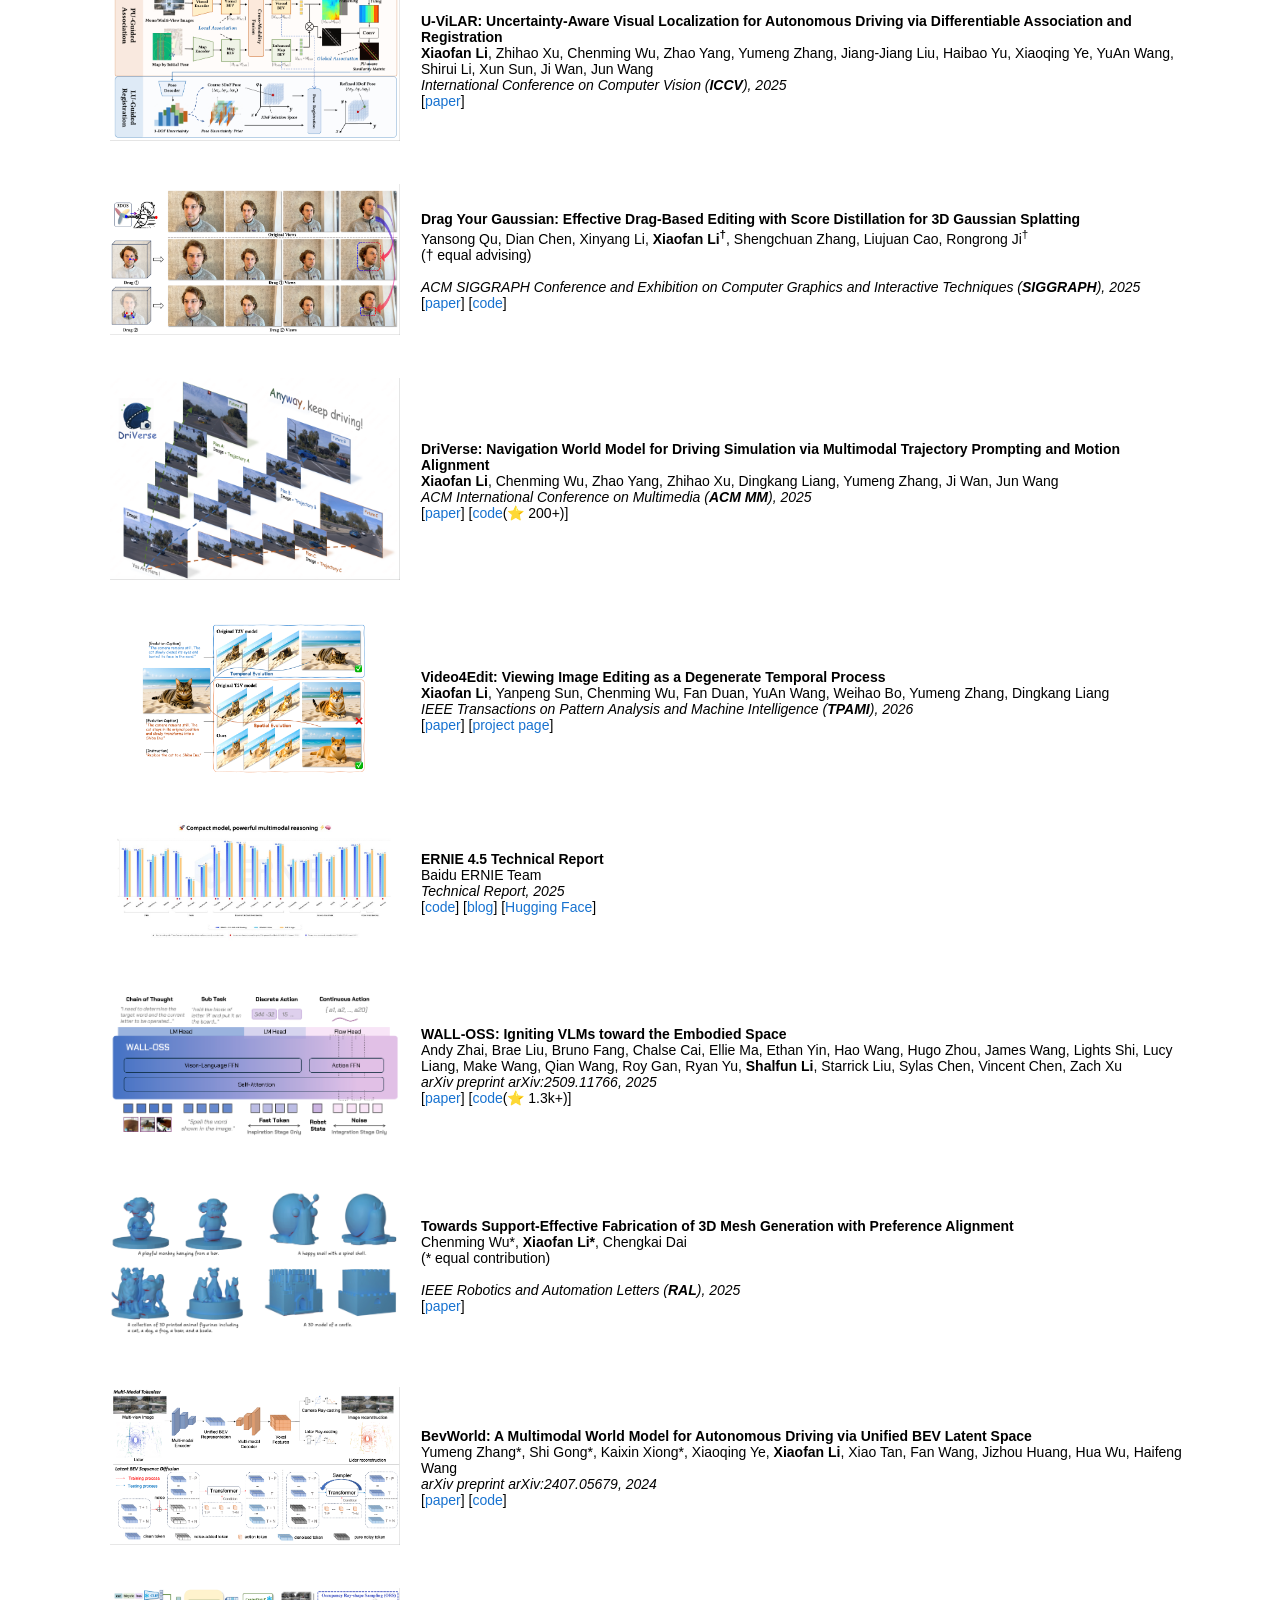
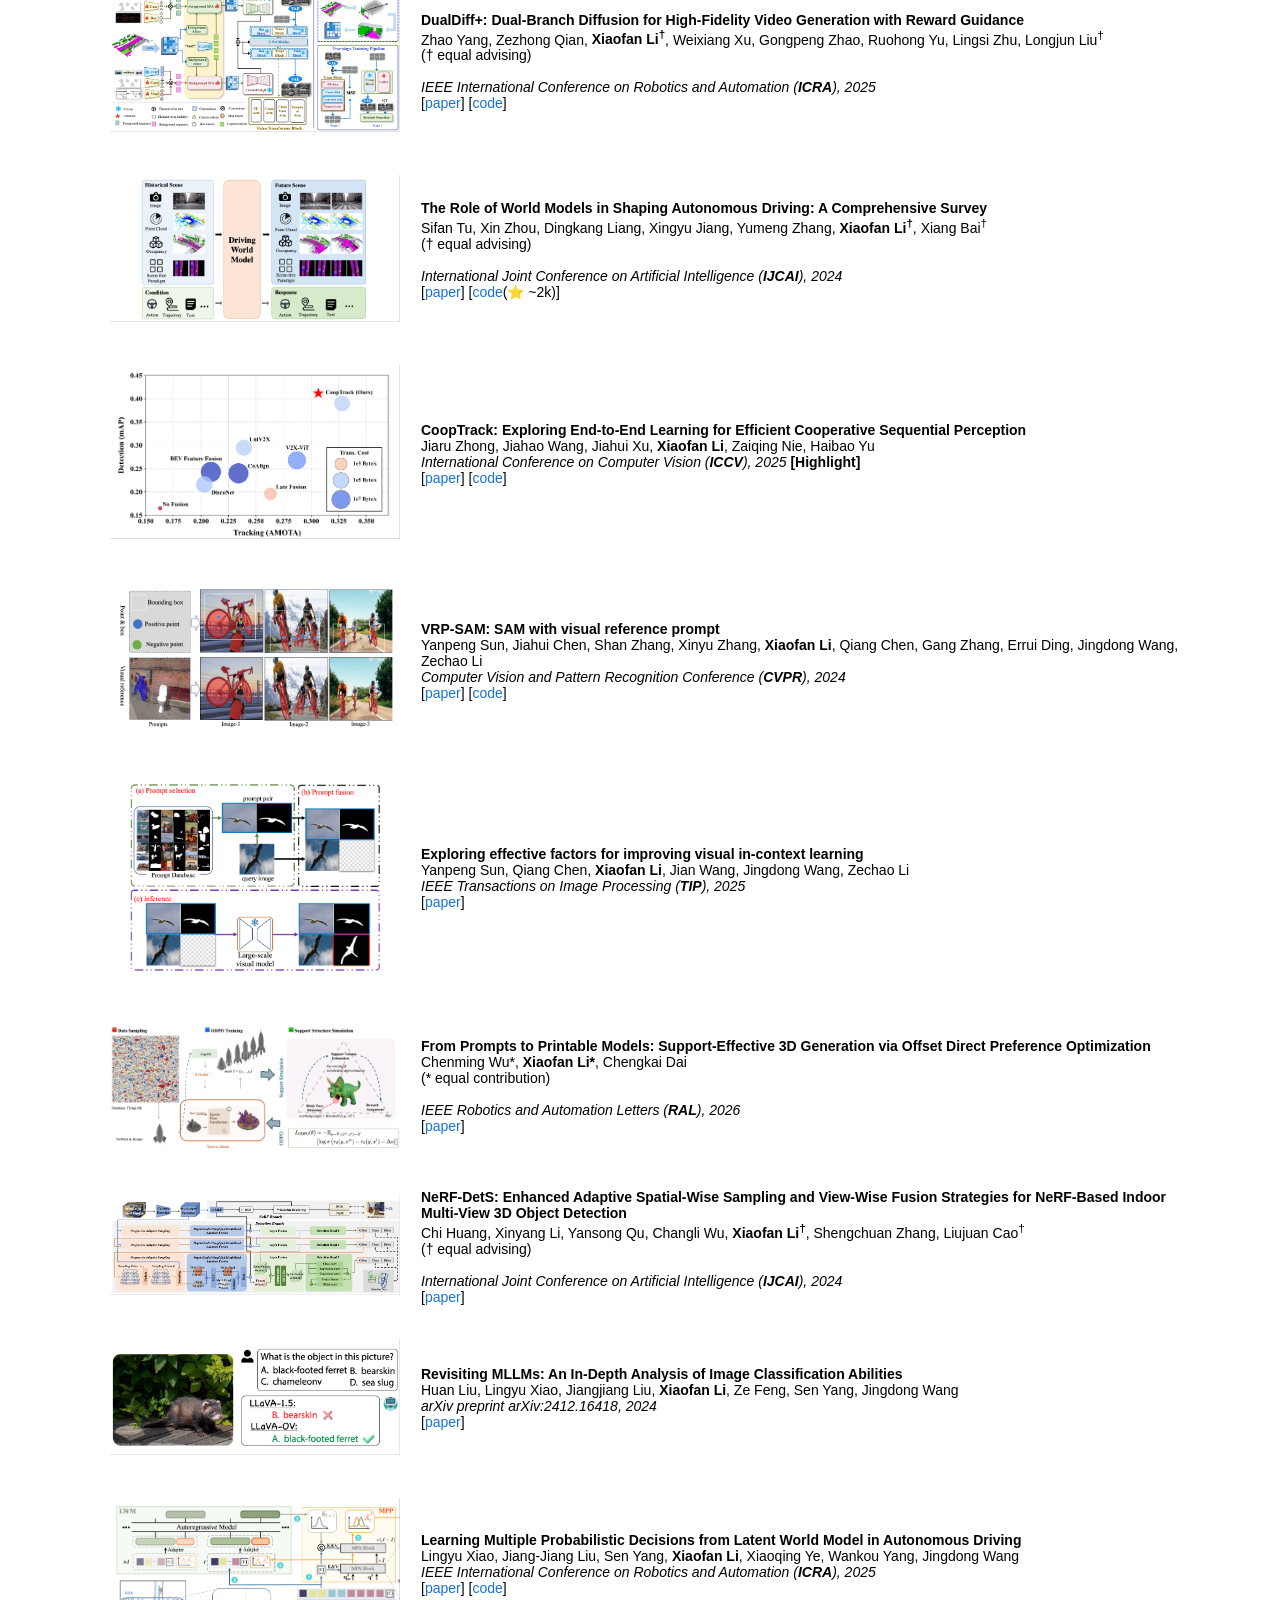
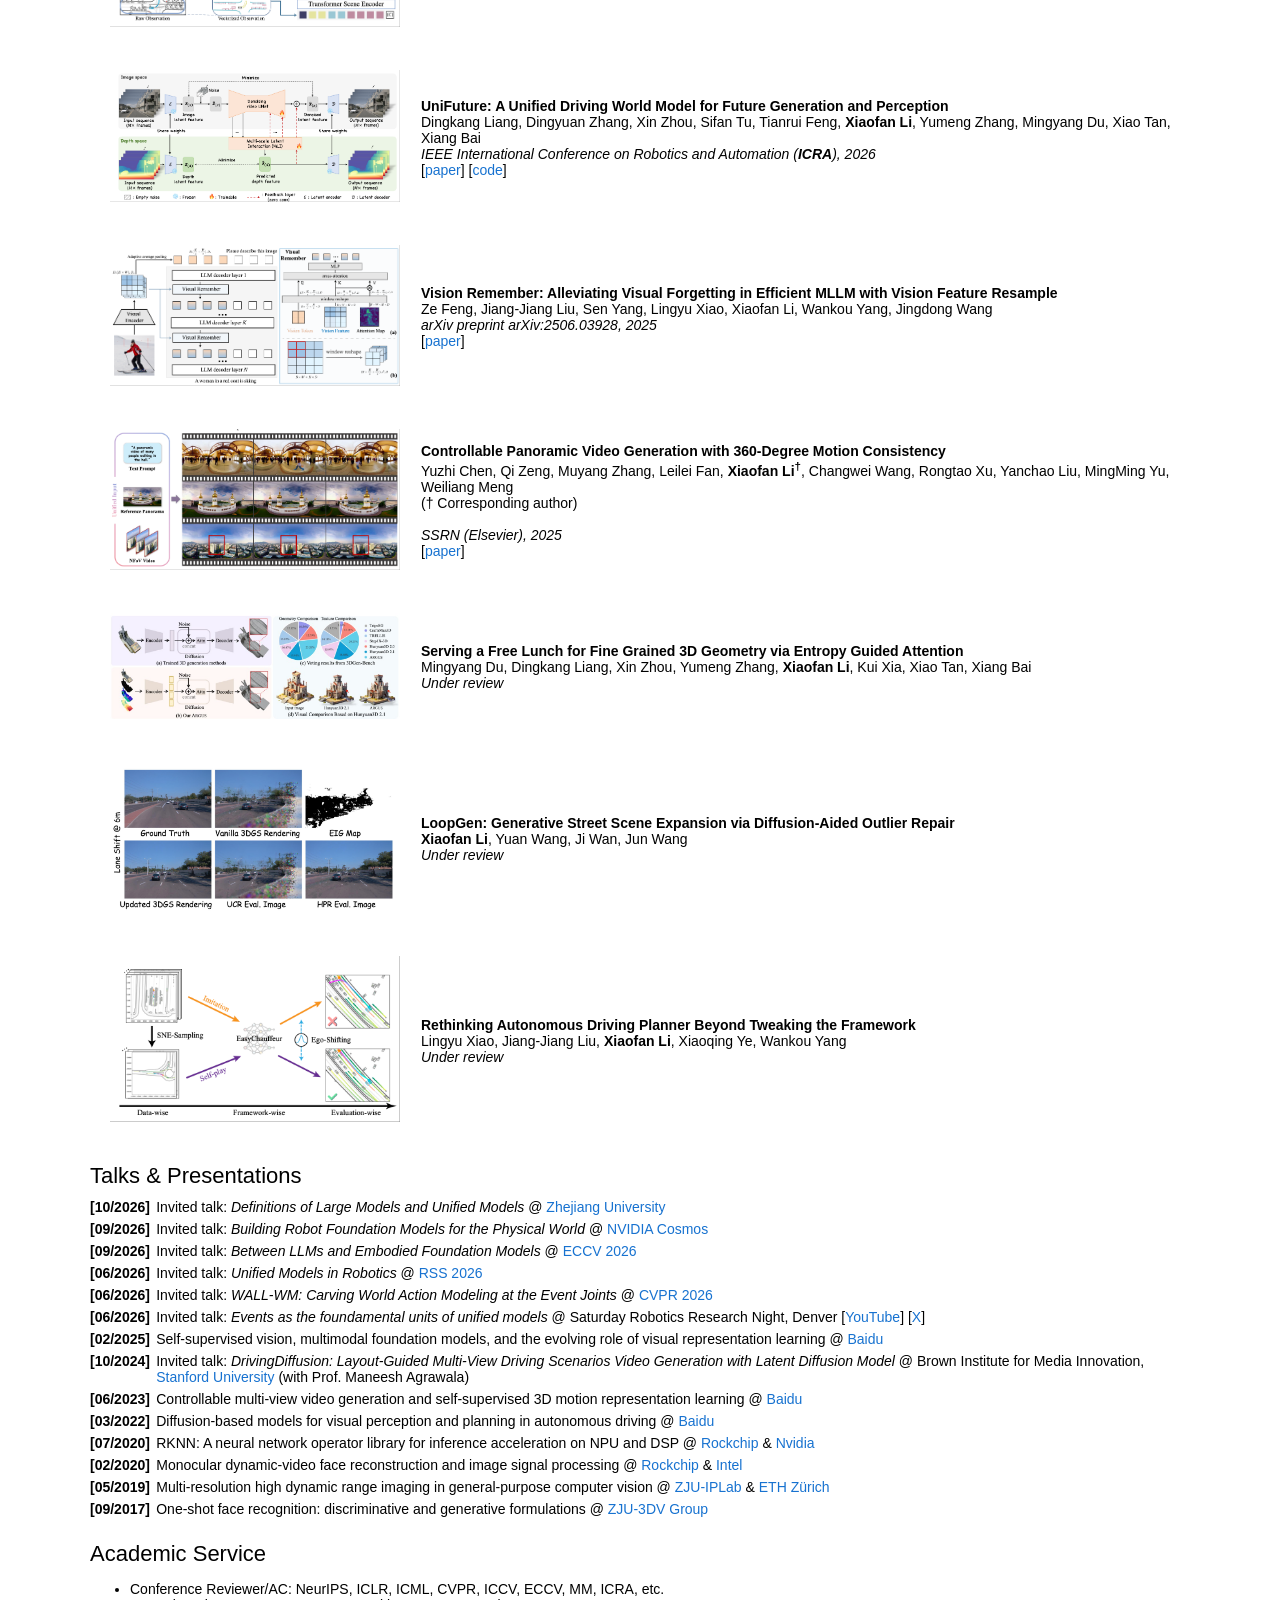
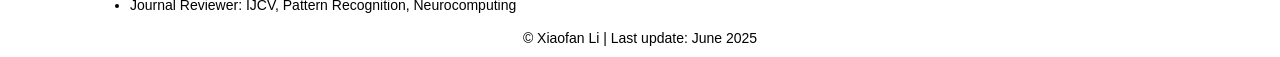
==== commit 2f90e525: "feat: add a closing line to the bio Co-authored-by: Cursor <cursoragent@cursor.com>" ====
--- a/index.html
+++ b/index.html
@@ -182,6 +182,9 @@
     </p>
     <p>
     I am currently with <b>X Square Robot</b>, leading pretraining of the unified multimodal model and the physical large language model, where I continue exploring the intersection of generative models, large language models, and embodied intelligence. Please feel free to reach out if you're interested in joining.
+    </p>
+    <p>
+    Because of diverse data and unruly RL environments, my brain has not overfitted. Not yet.
     </p>
 	    <!-- My research has been centered on open-set 3D spatial perception and planning, as well as unified multimodal models for understanding, perception, planning, and generation. -->
     <p>
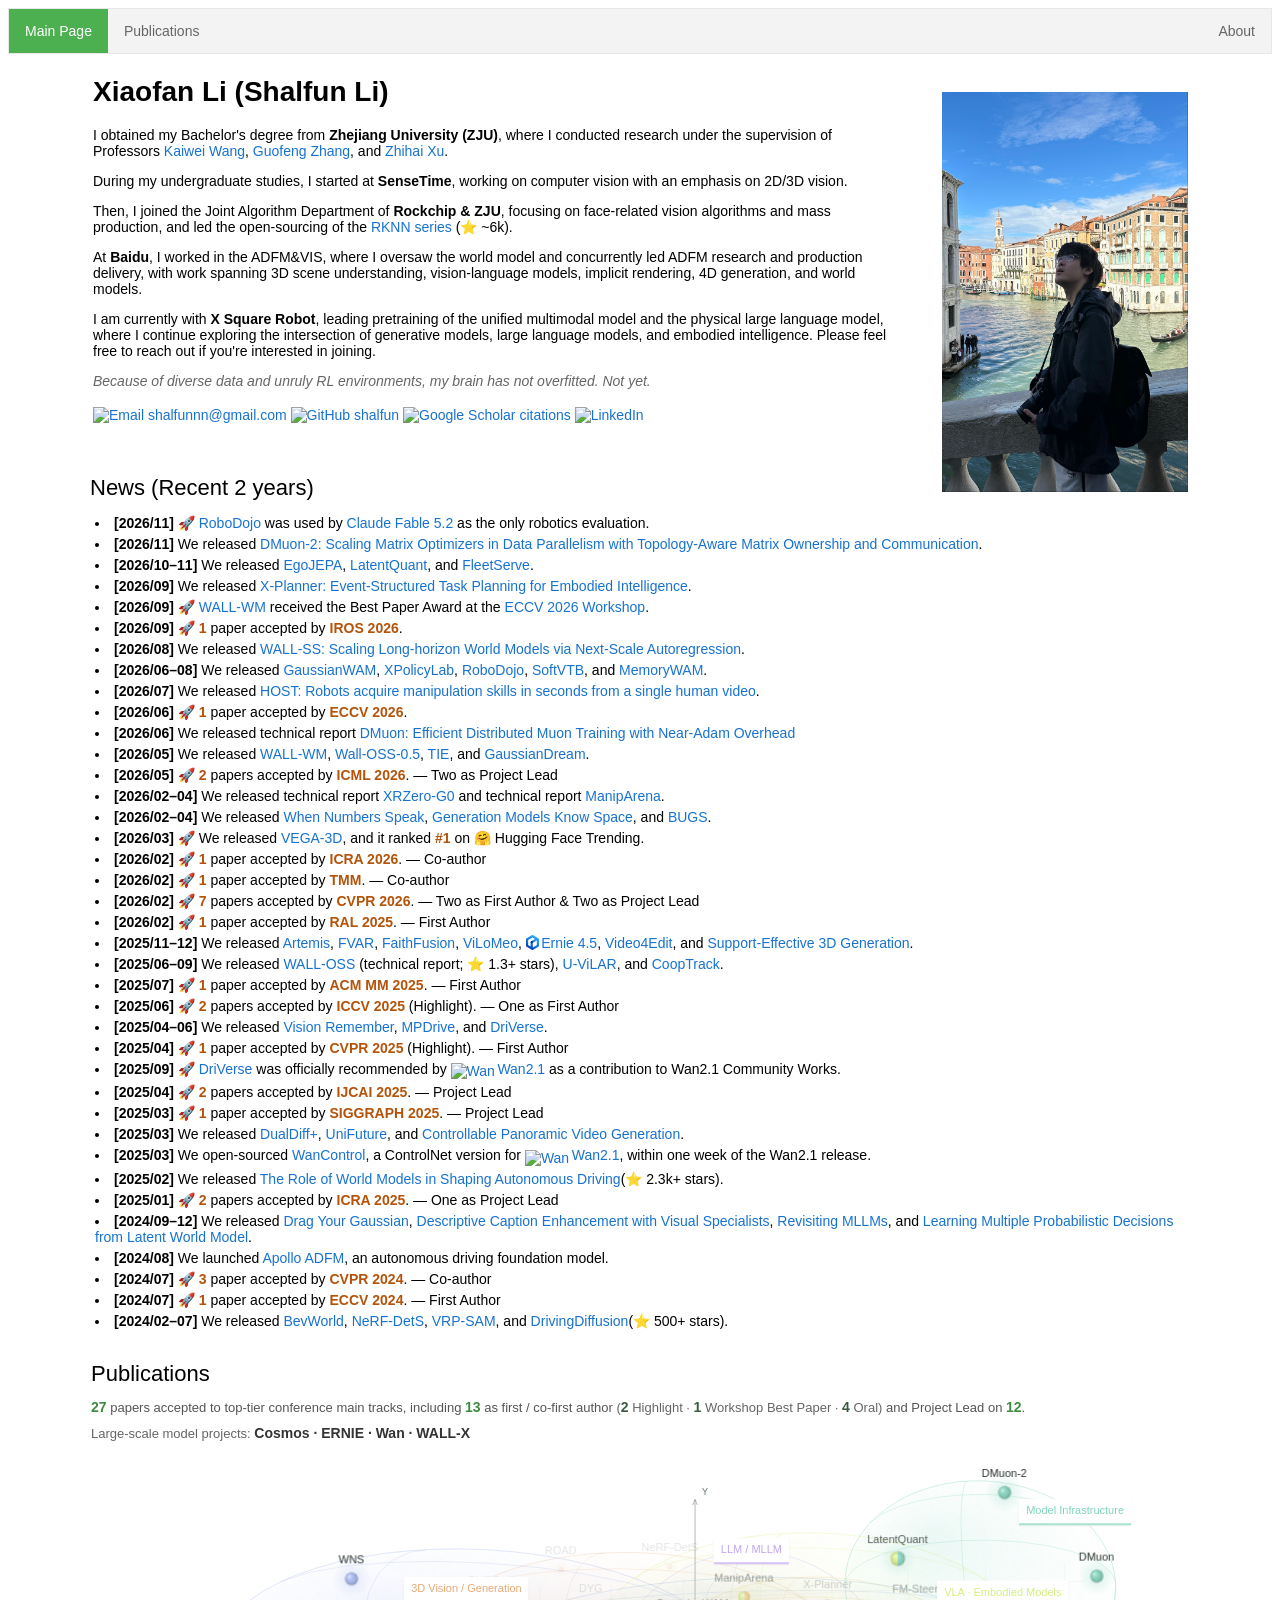
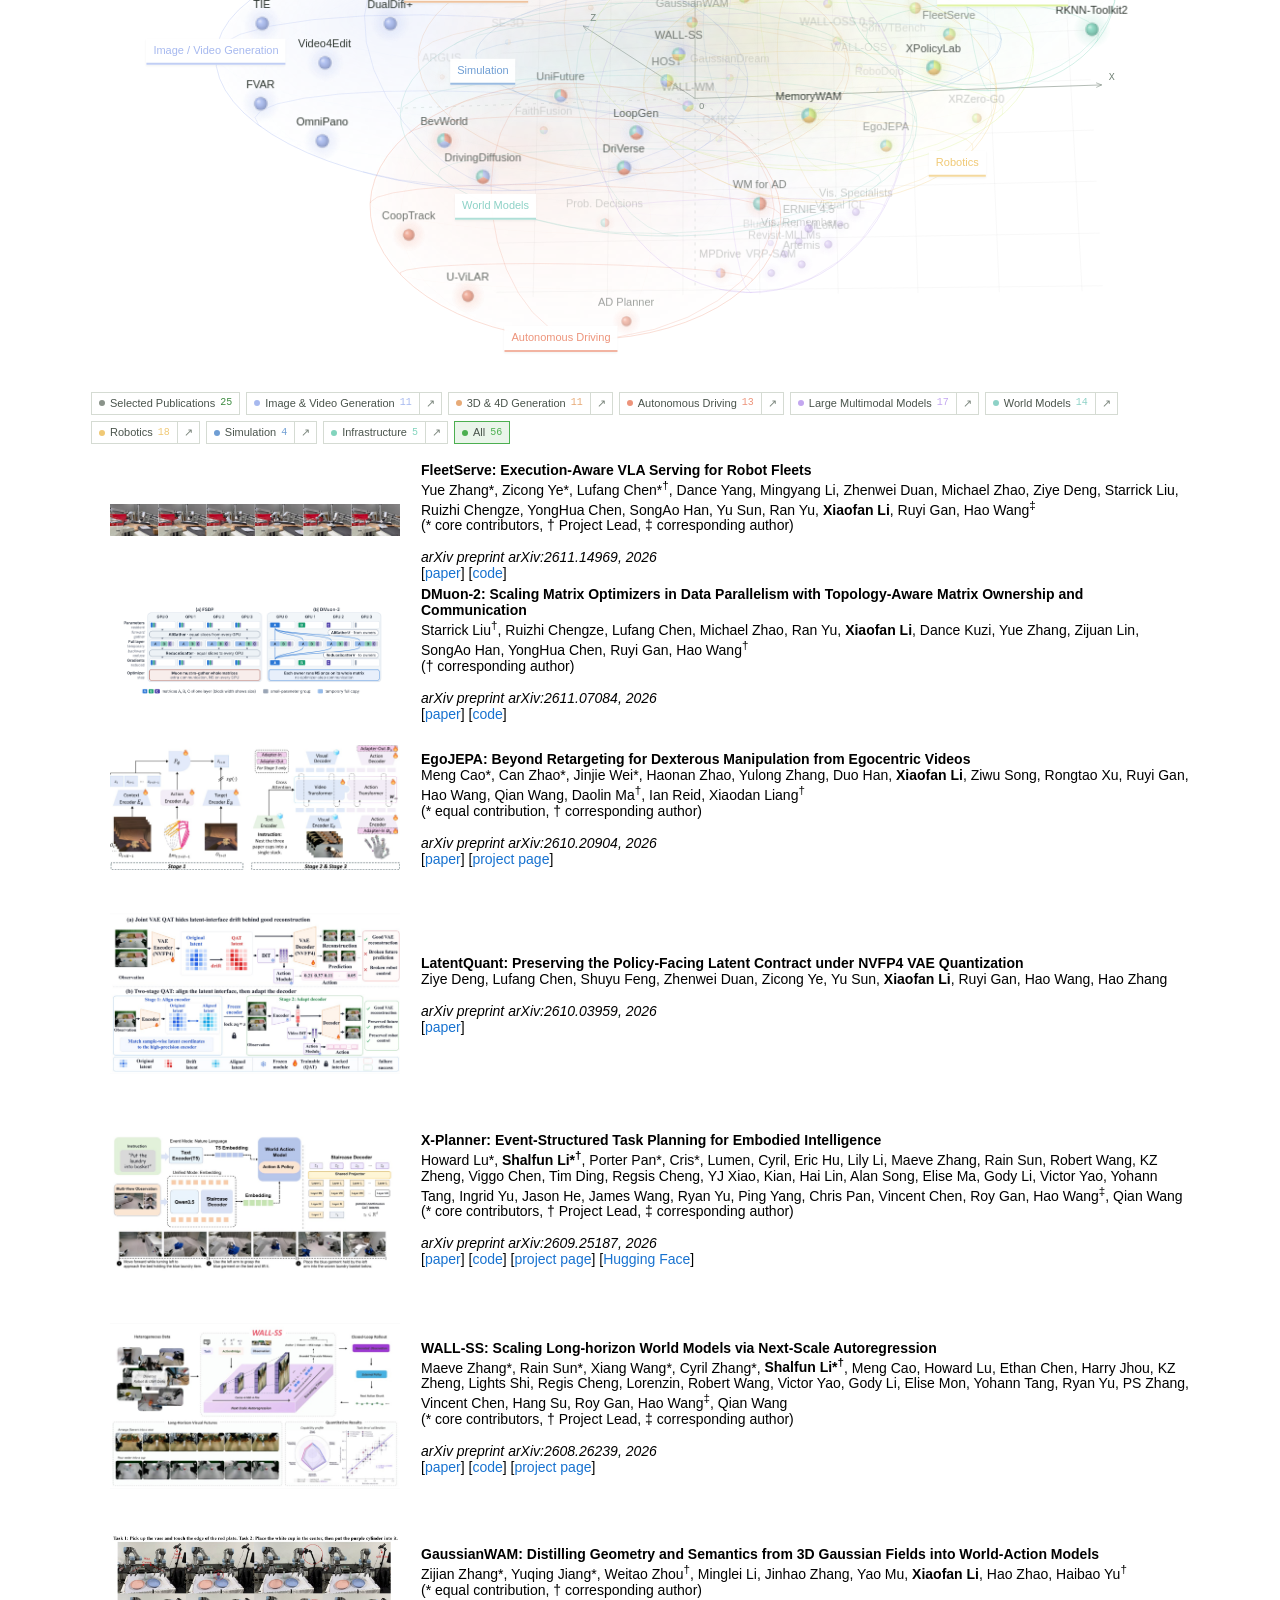
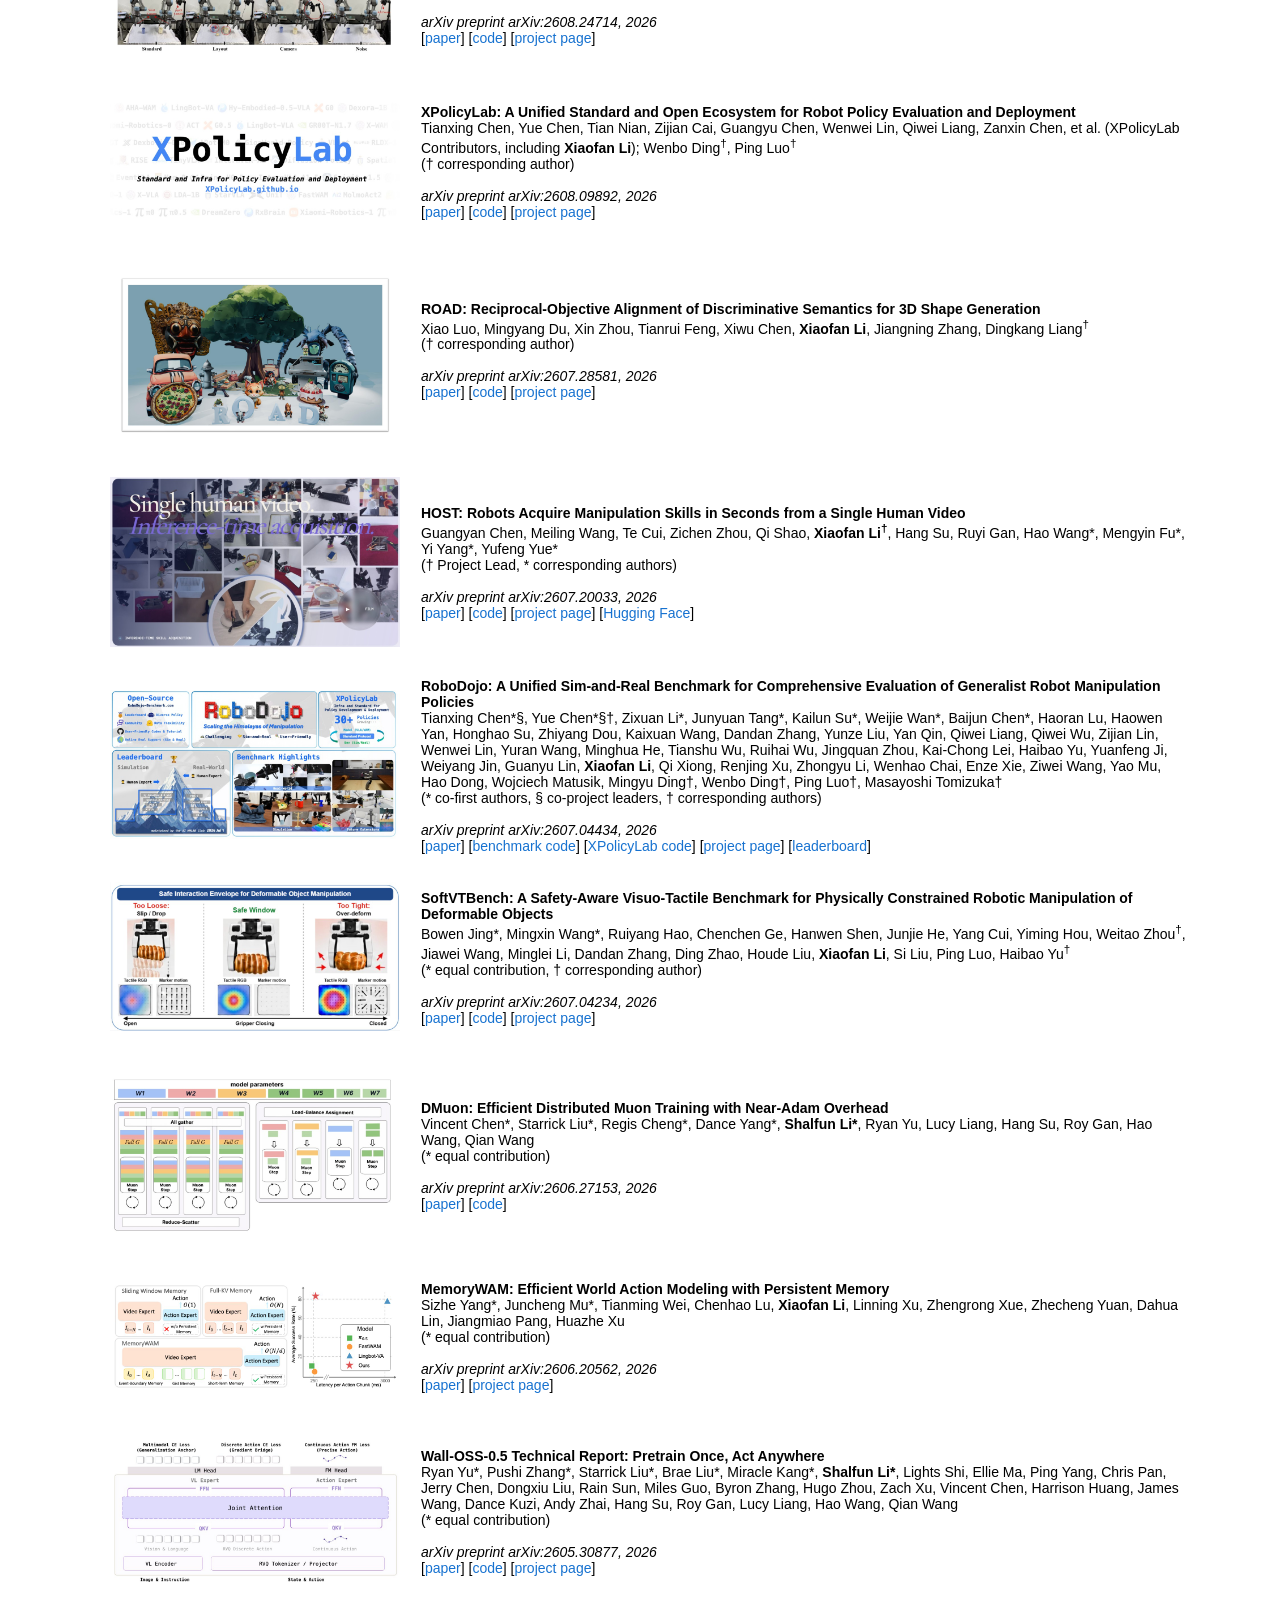
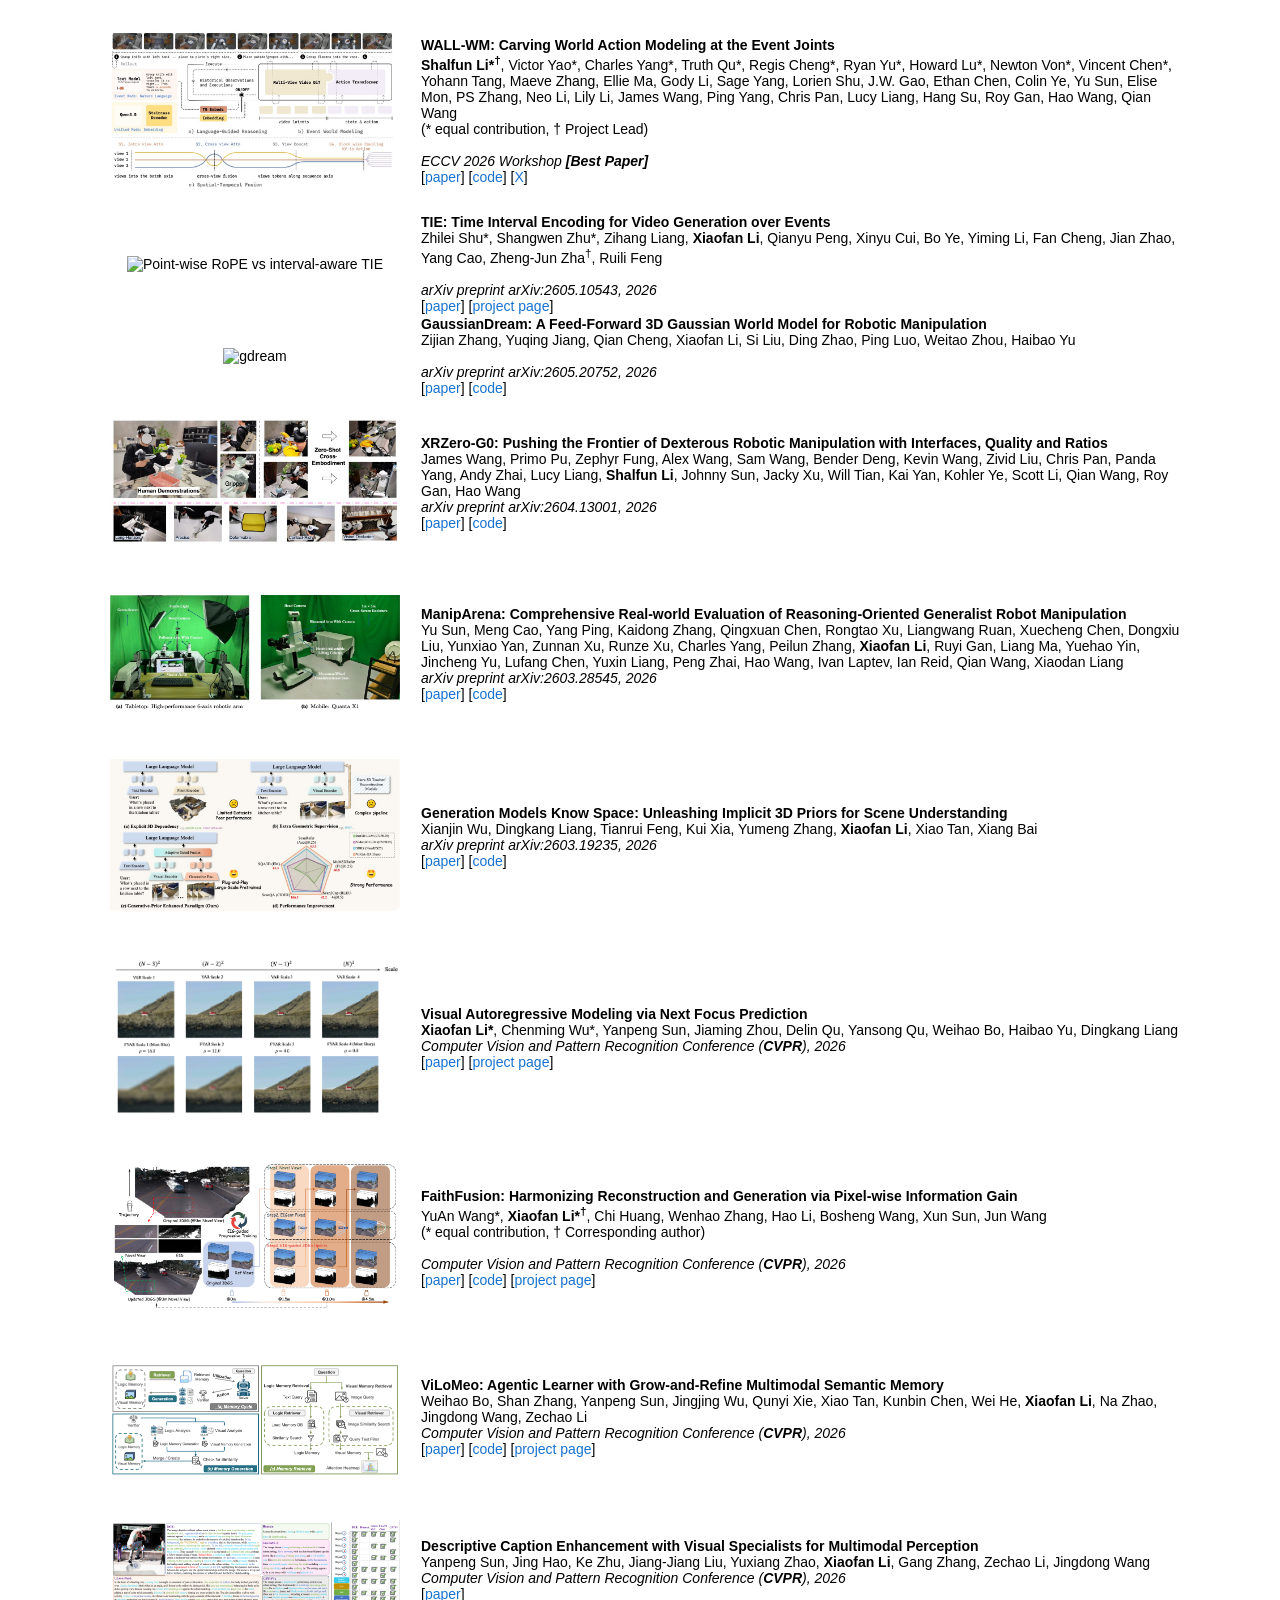
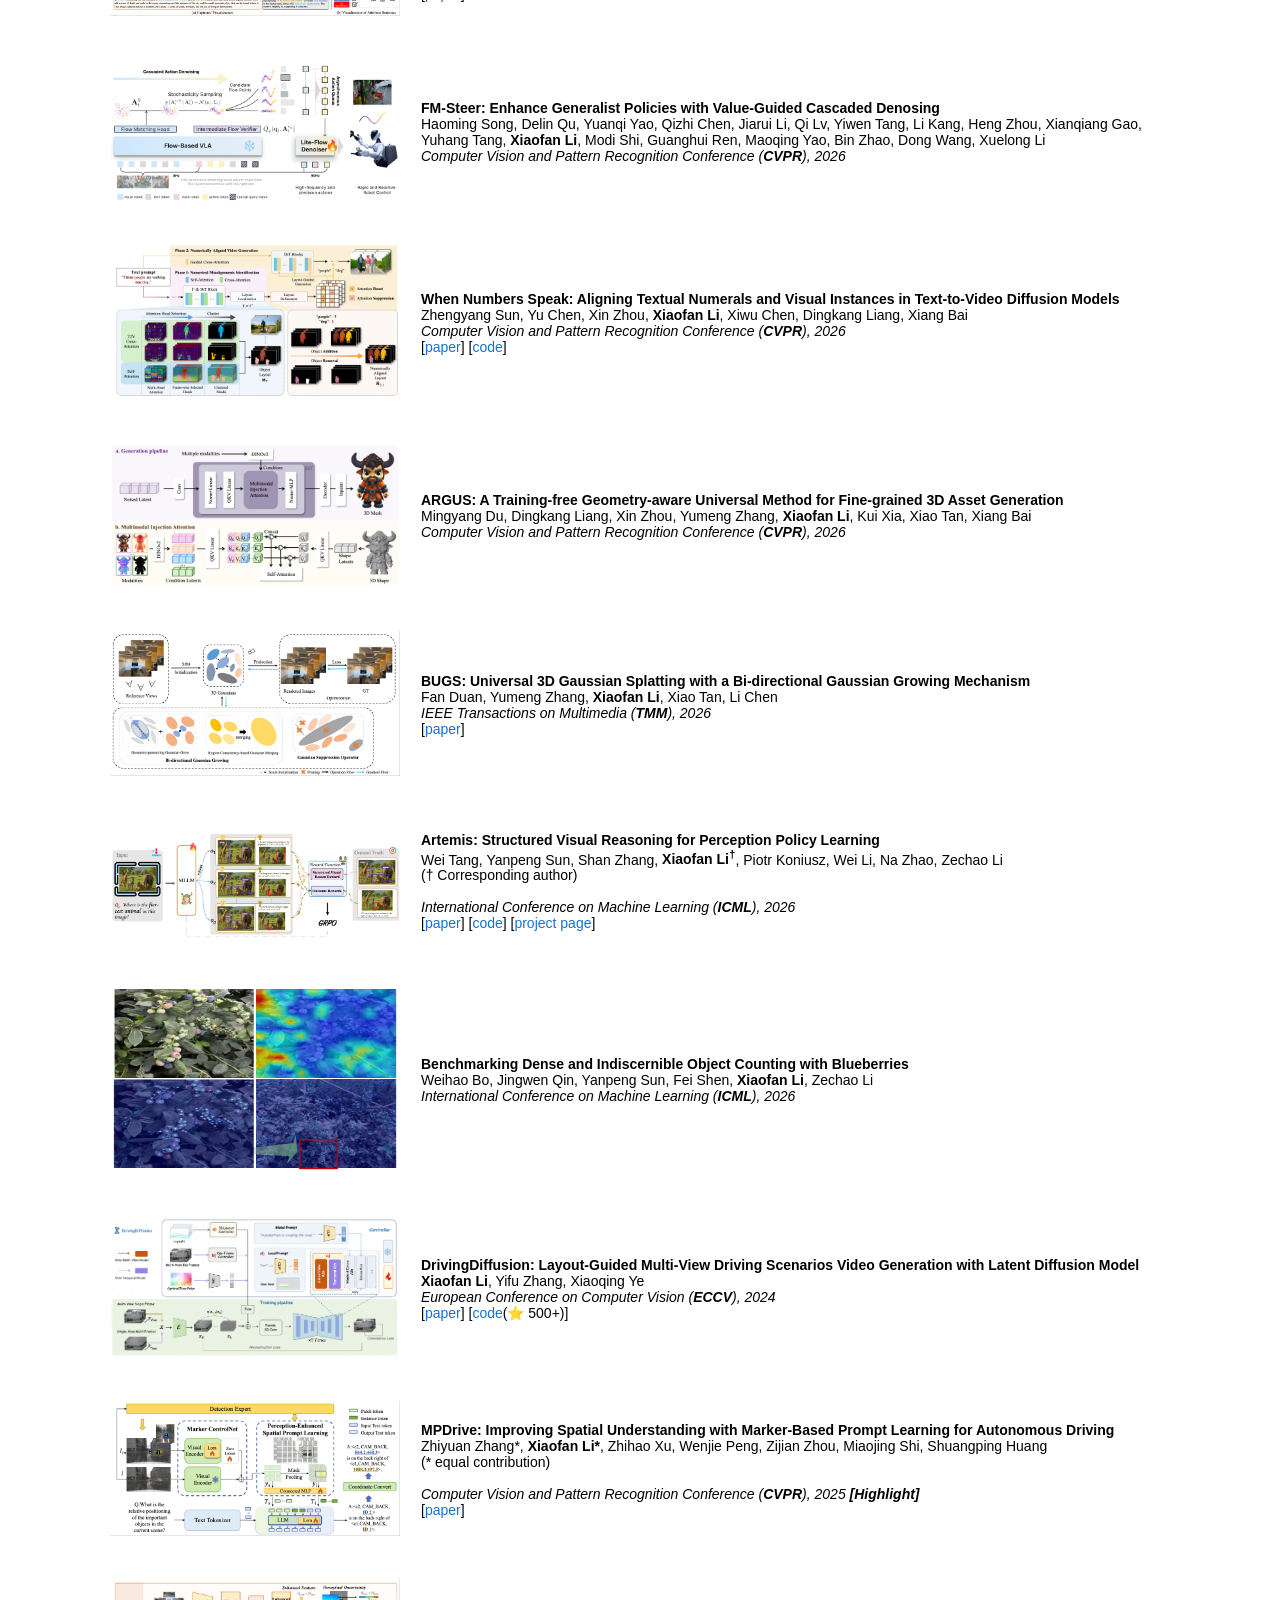
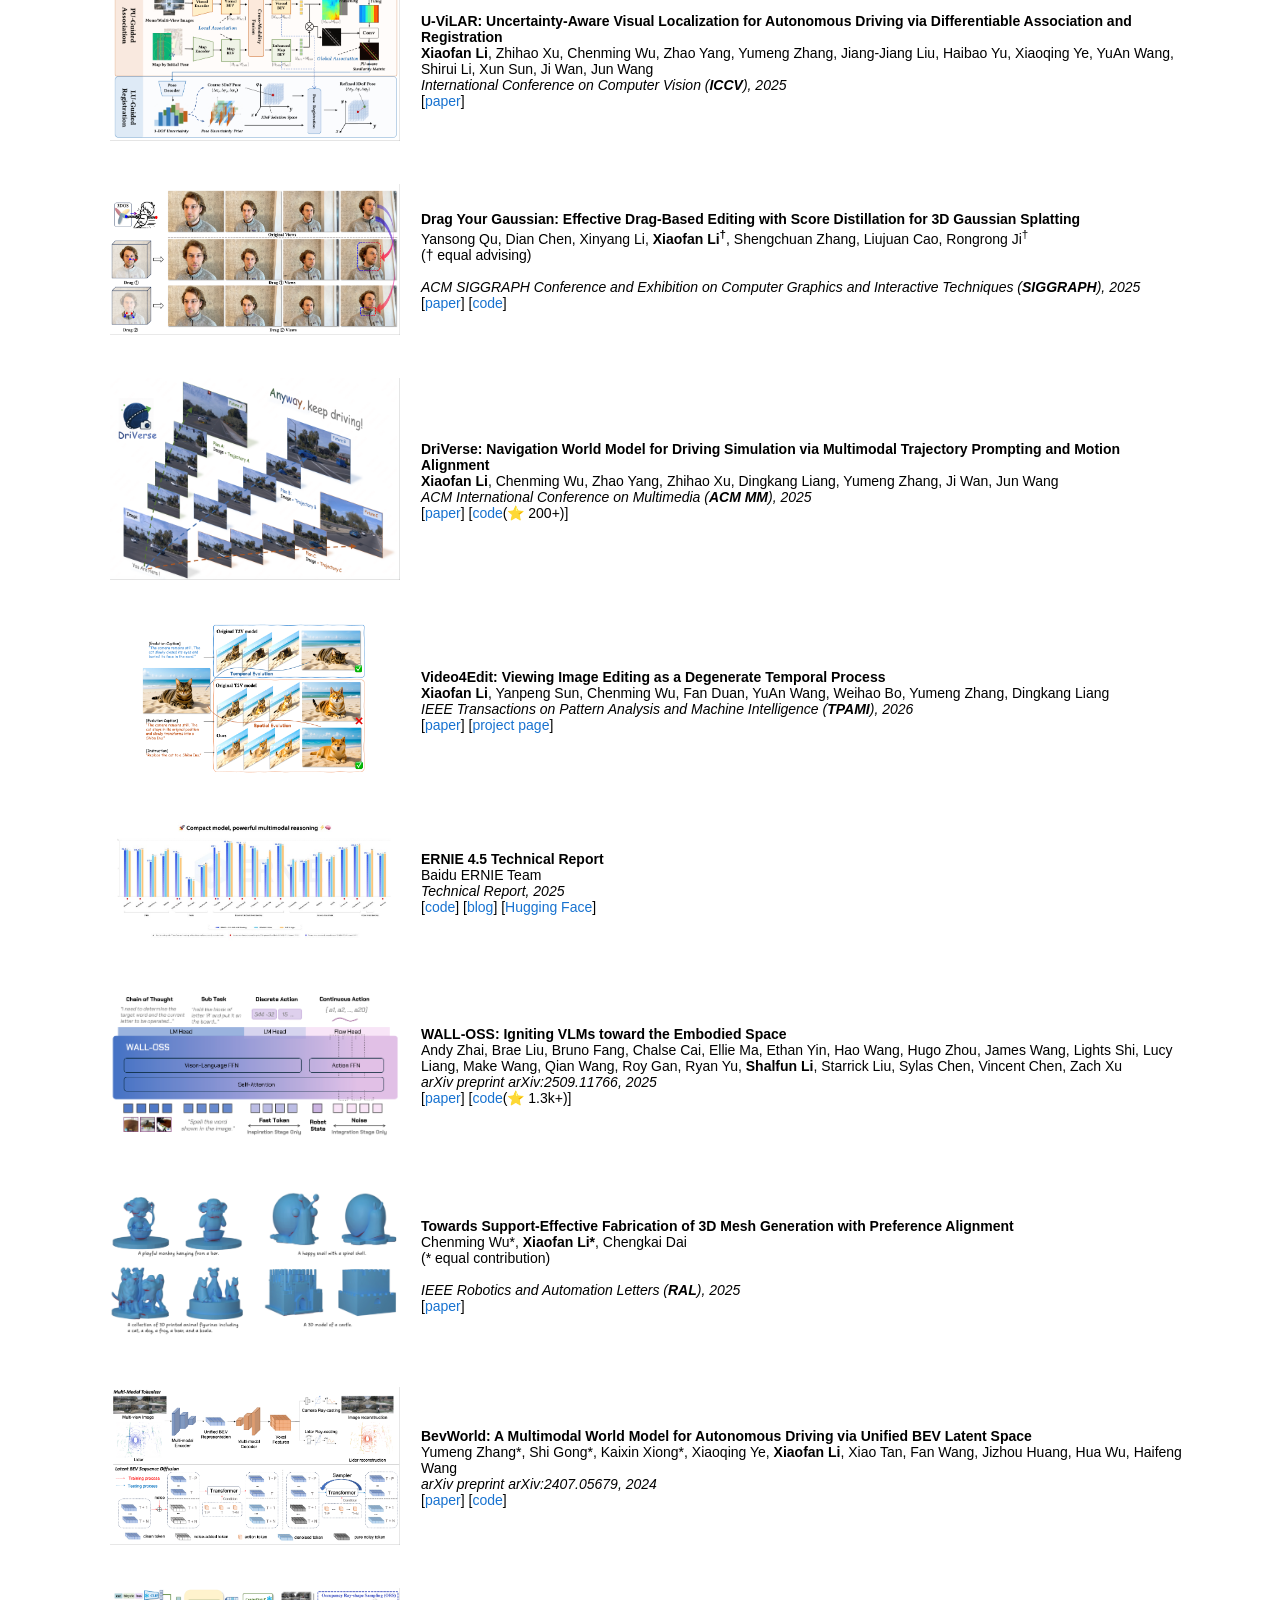
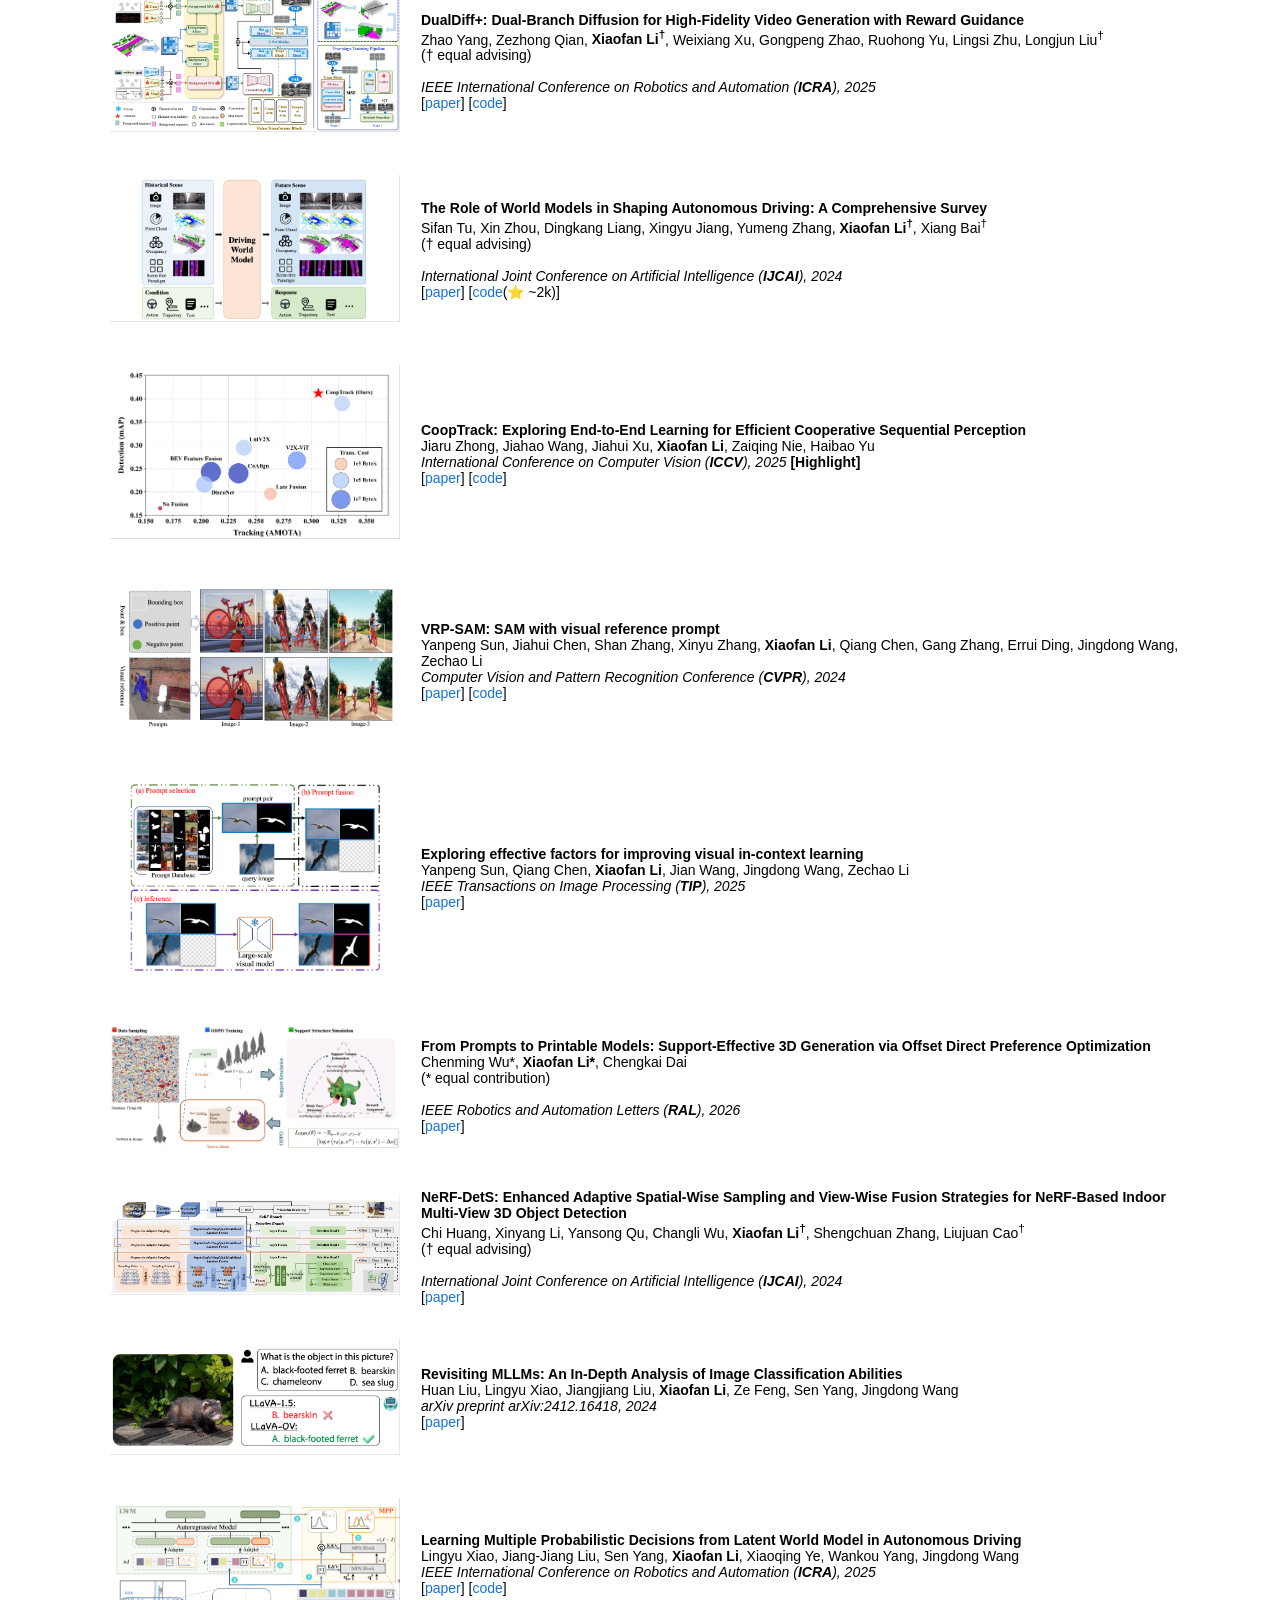
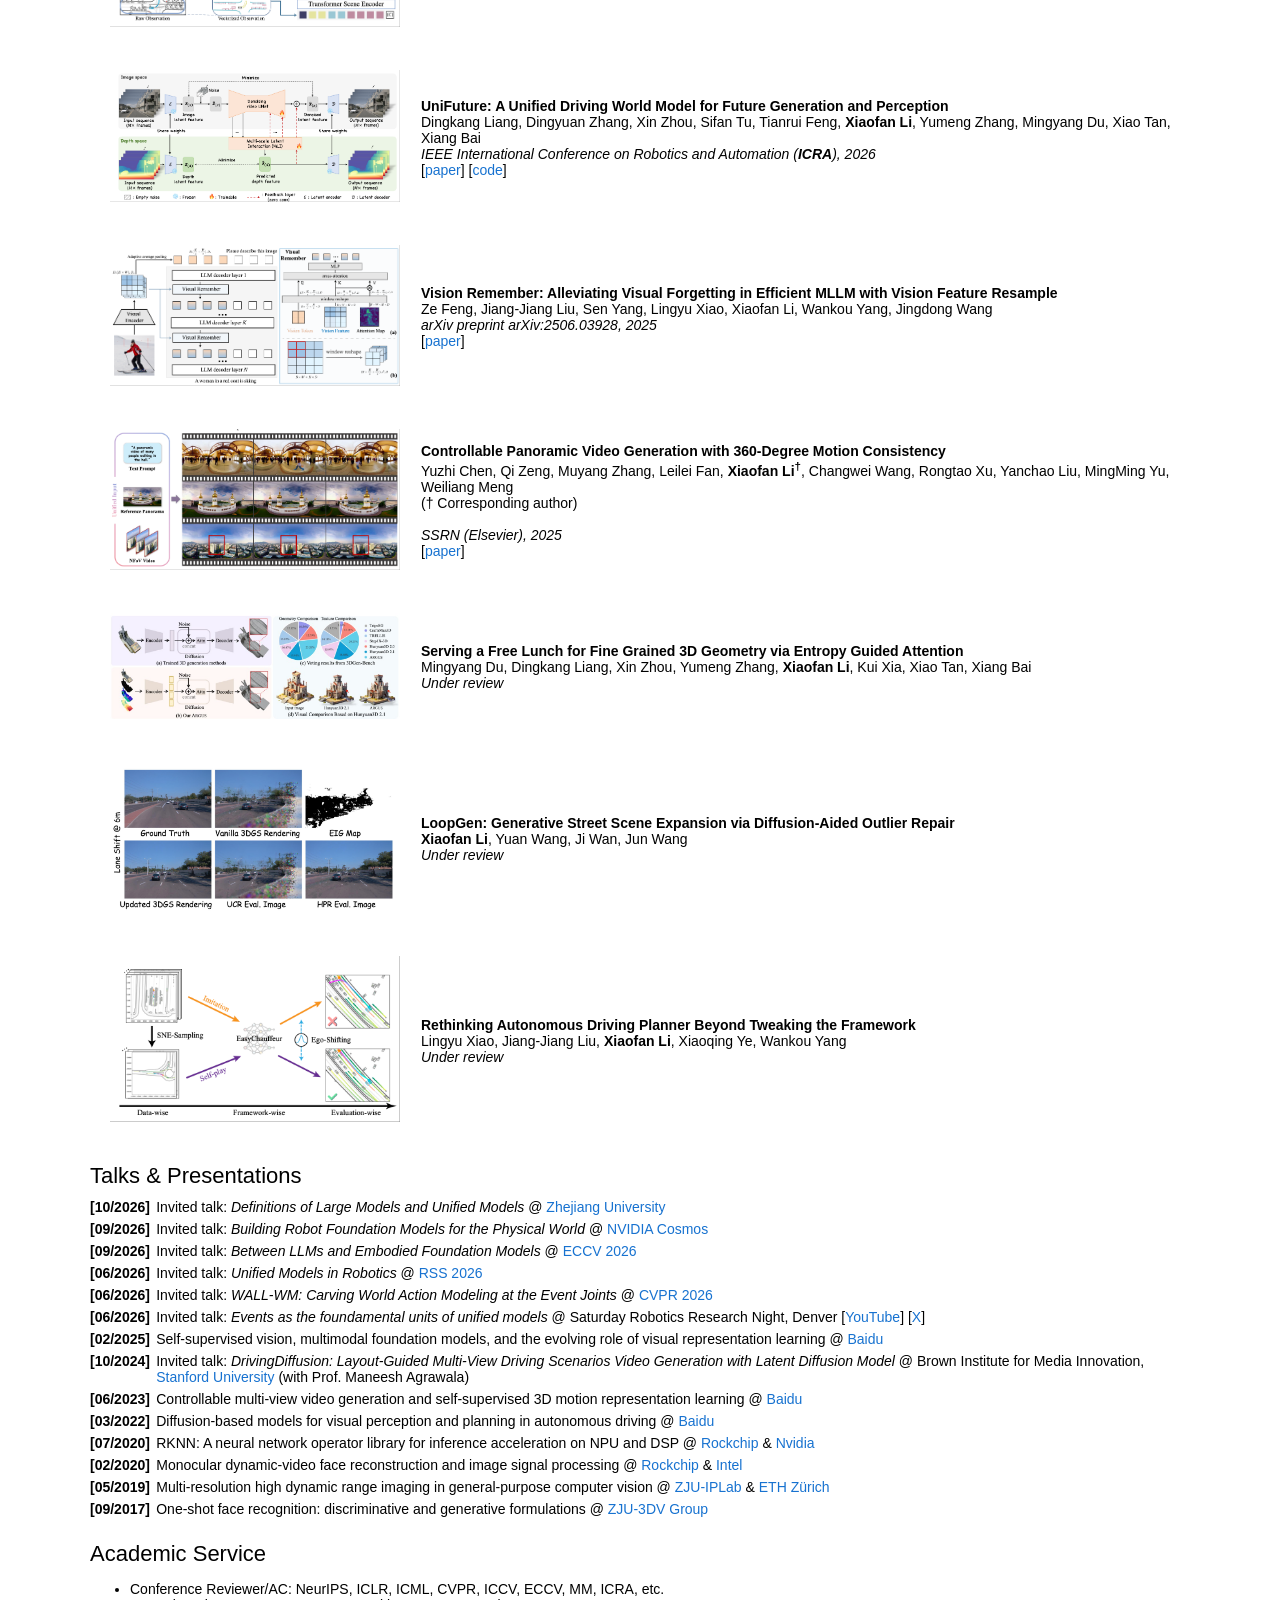
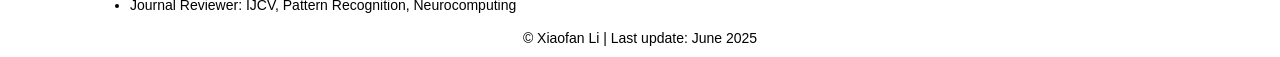
==== commit 95c9d947: "style: set the bio aside in italic gray Co-authored-by: Cursor <cursoragent@cursor.com>" ====
--- a/index.html
+++ b/index.html
@@ -183,7 +183,7 @@
     <p>
     I am currently with <b>X Square Robot</b>, leading pretraining of the unified multimodal model and the physical large language model, where I continue exploring the intersection of generative models, large language models, and embodied intelligence. Please feel free to reach out if you're interested in joining.
     </p>
-    <p>
+    <p style="font-style:italic;color:#666;">
     Because of diverse data and unruly RL environments, my brain has not overfitted. Not yet.
     </p>
 	    <!-- My research has been centered on open-set 3D spatial perception and planning, as well as unified multimodal models for understanding, perception, planning, and generation. -->
